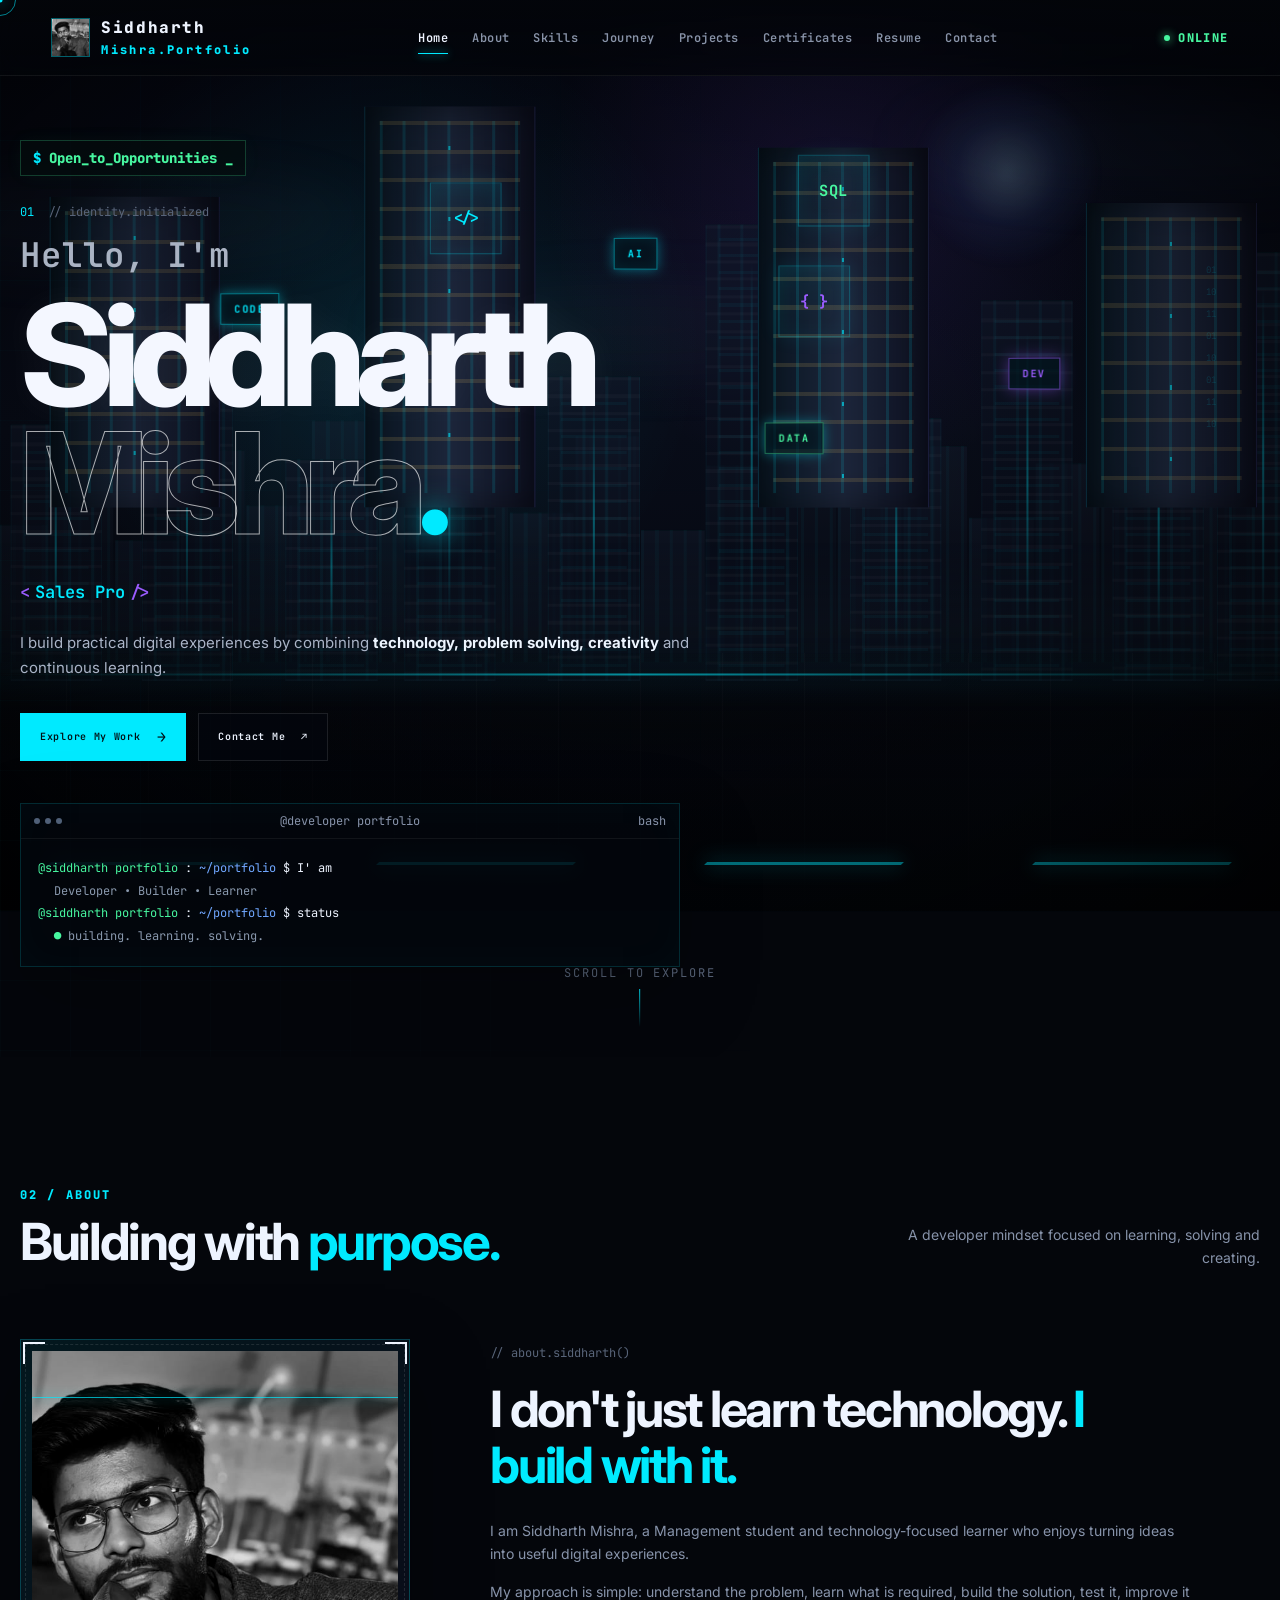
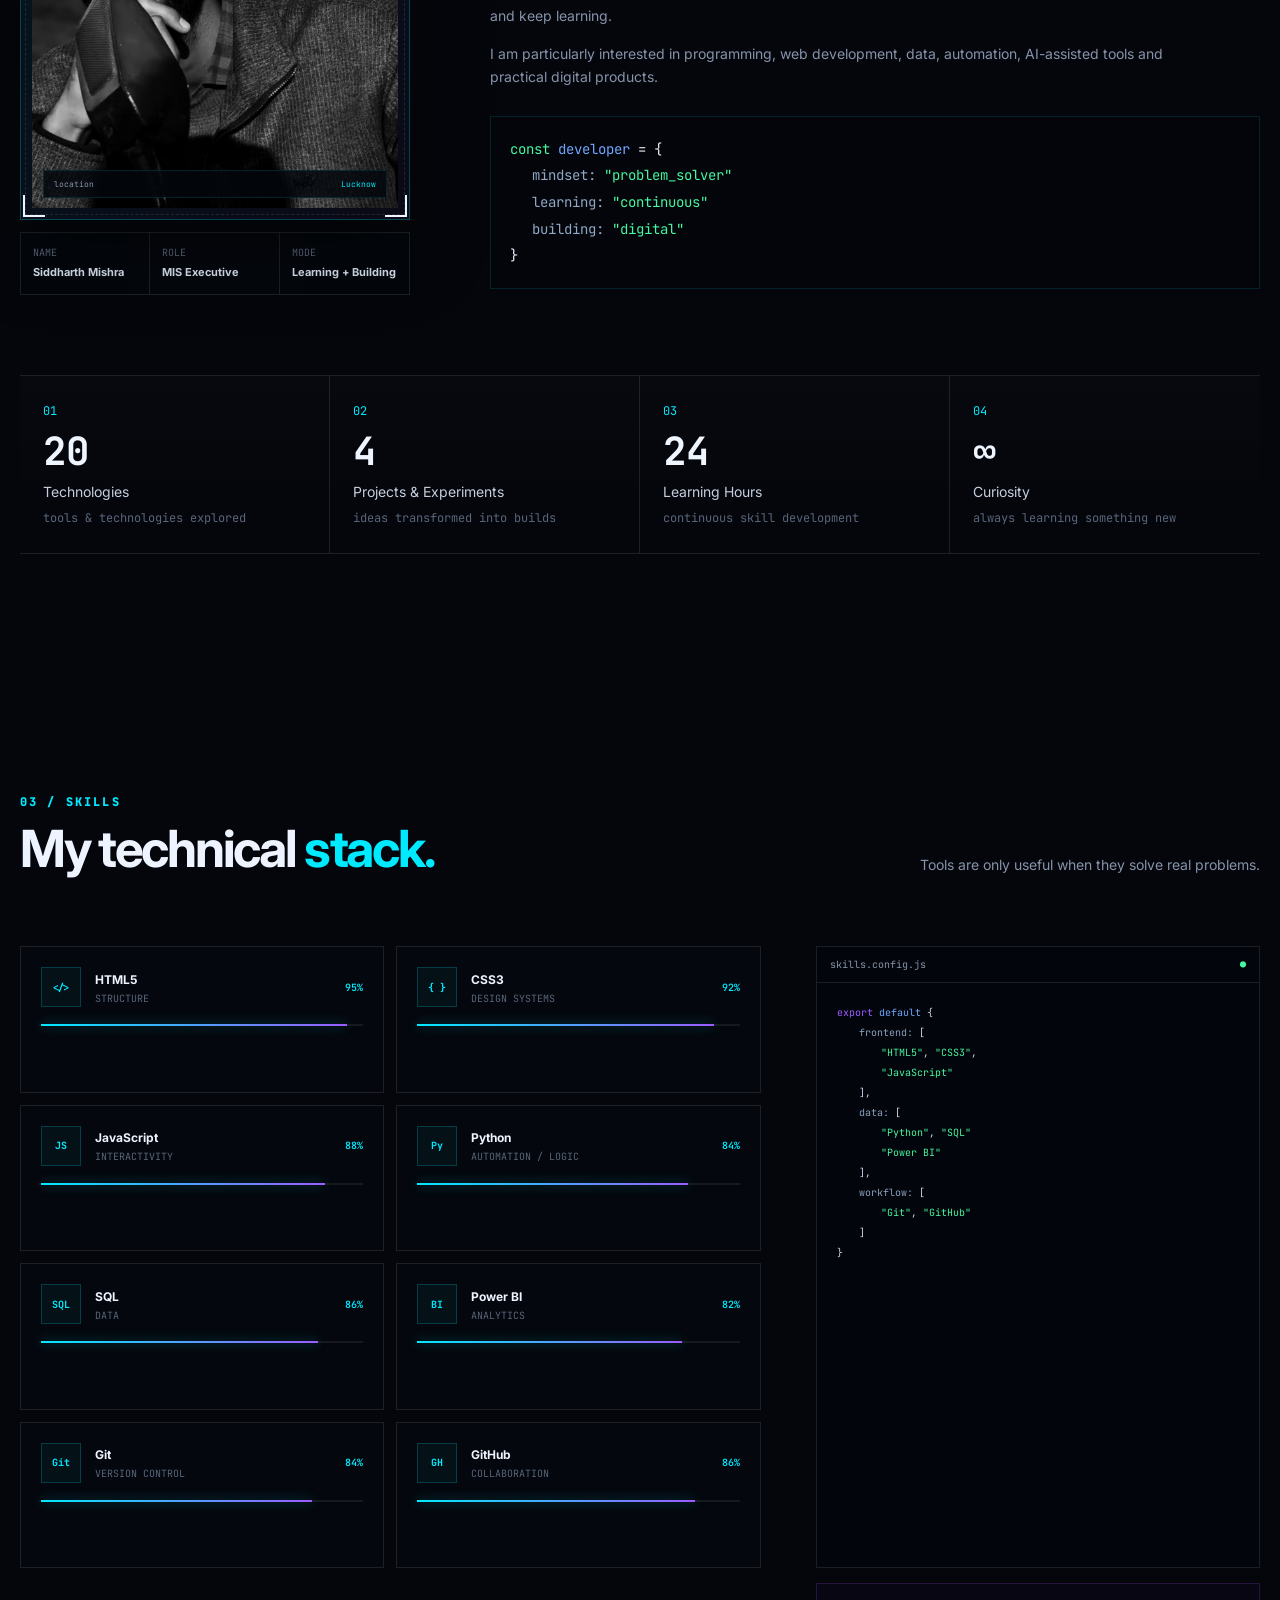
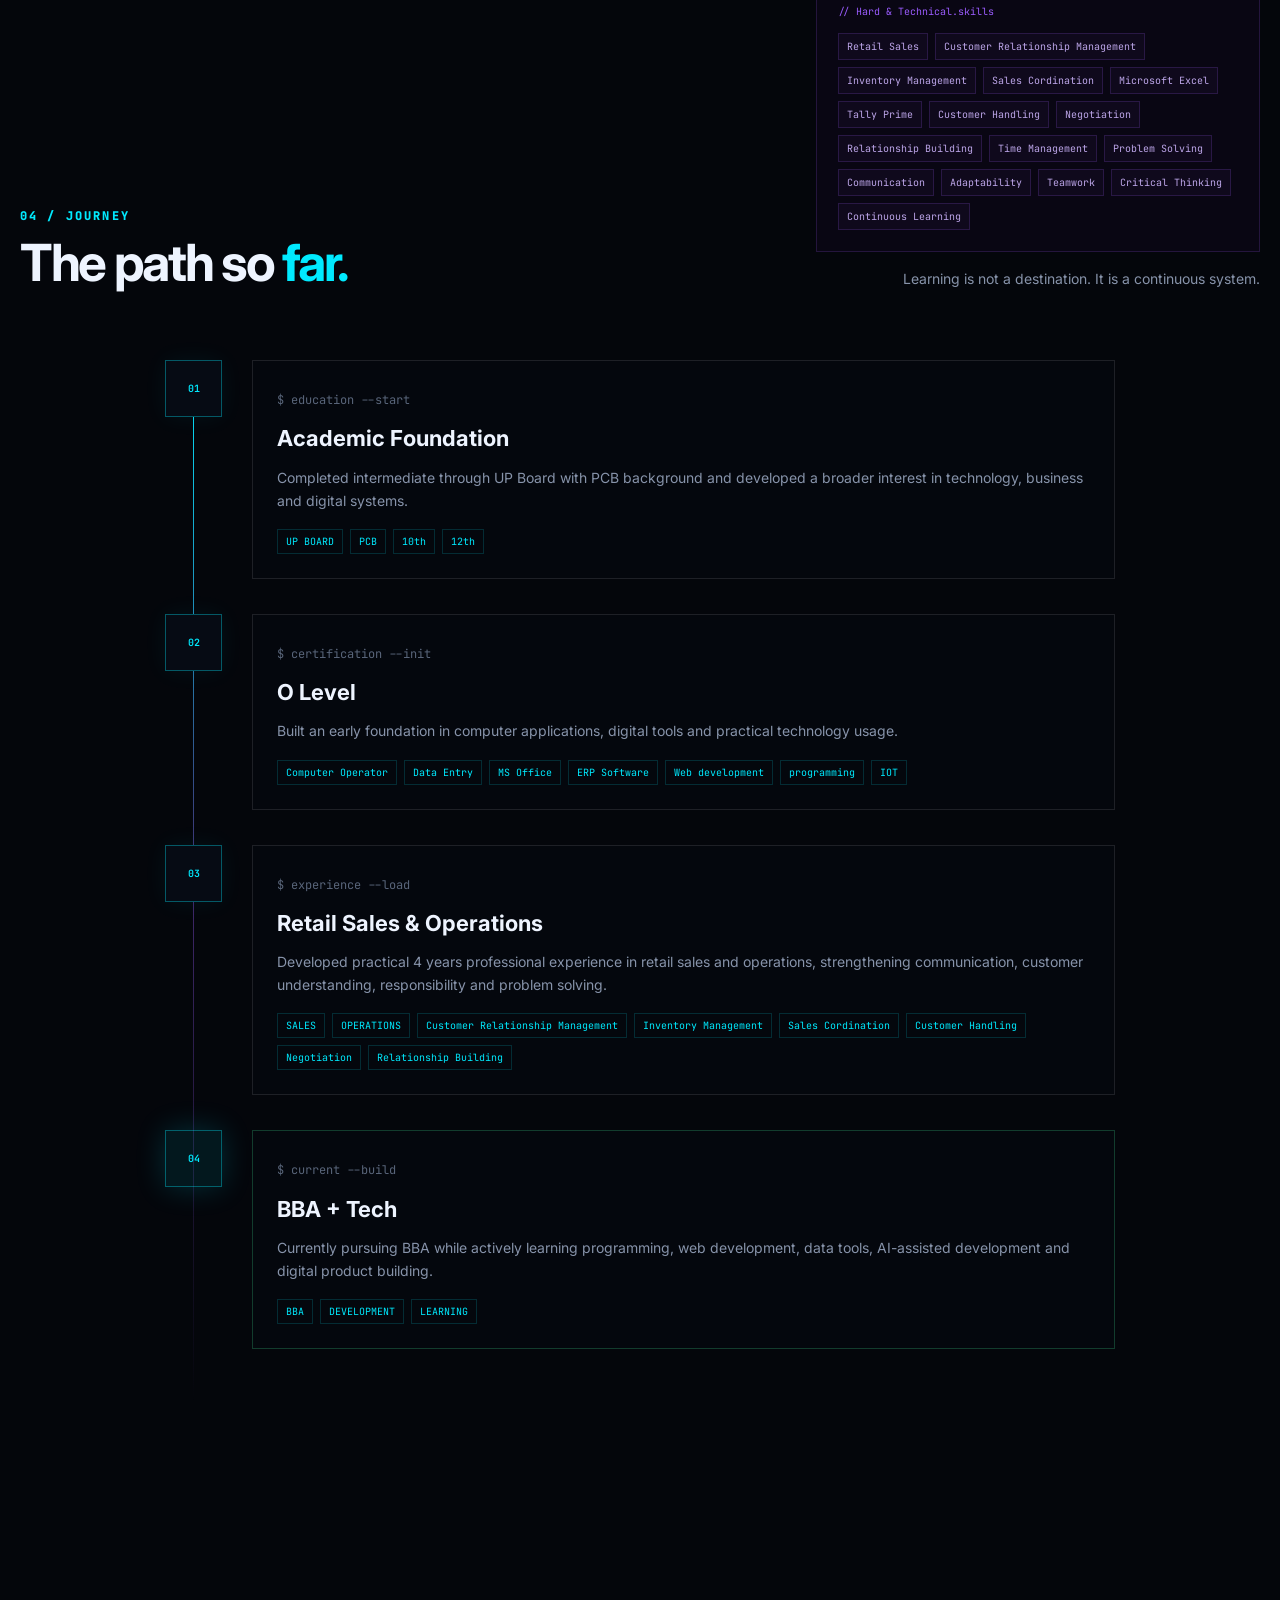
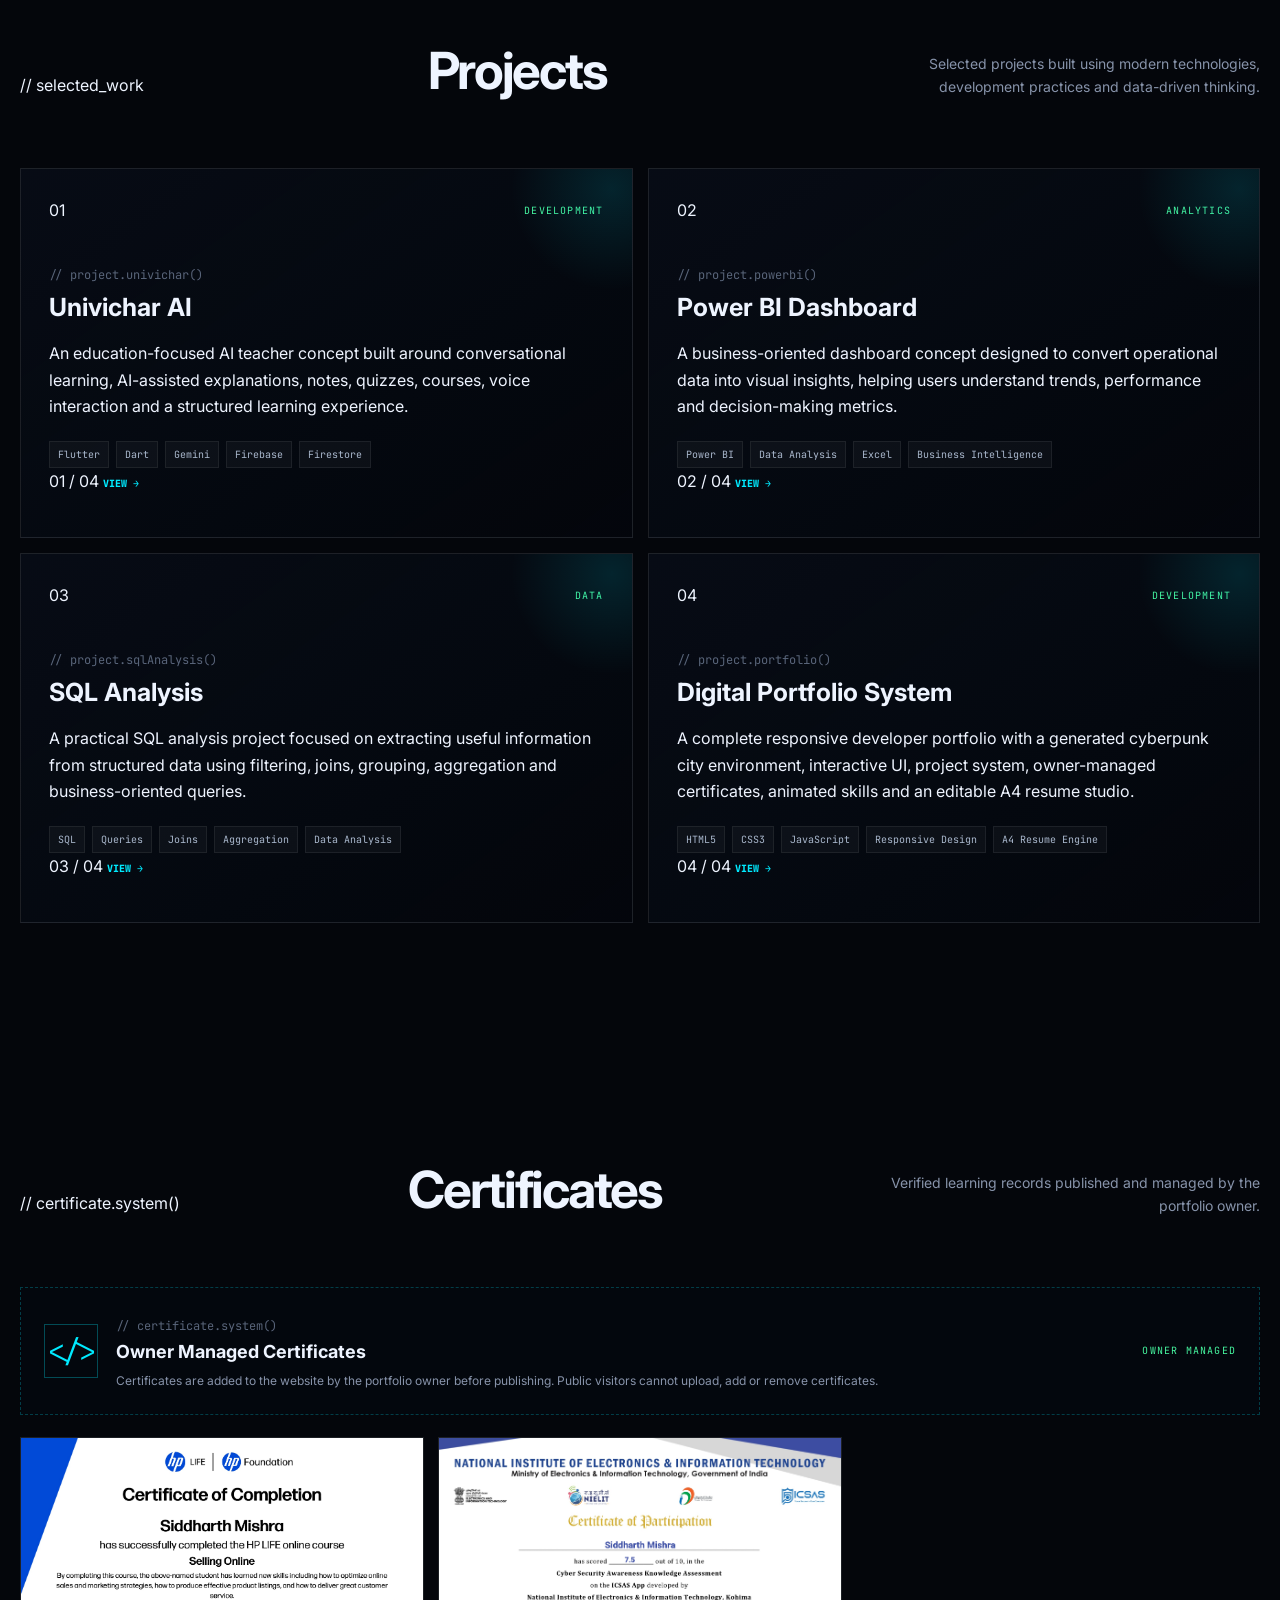
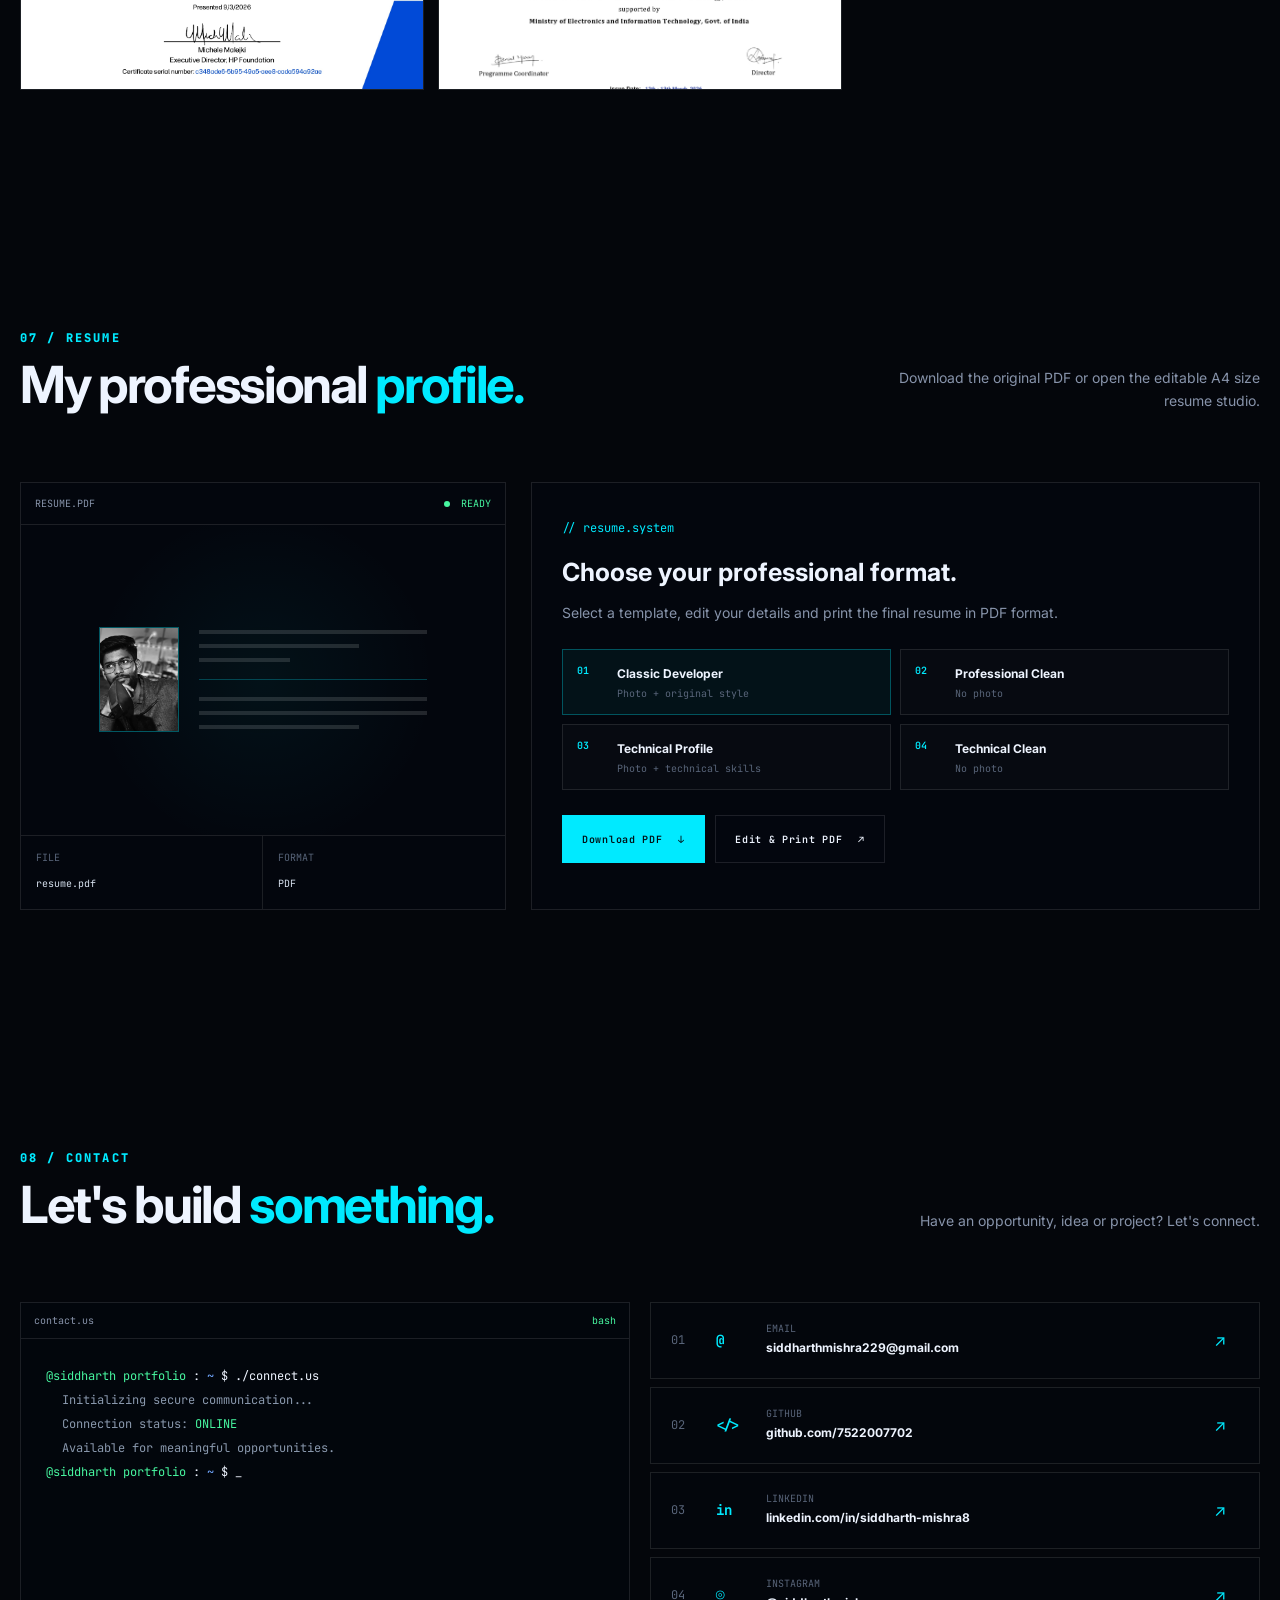
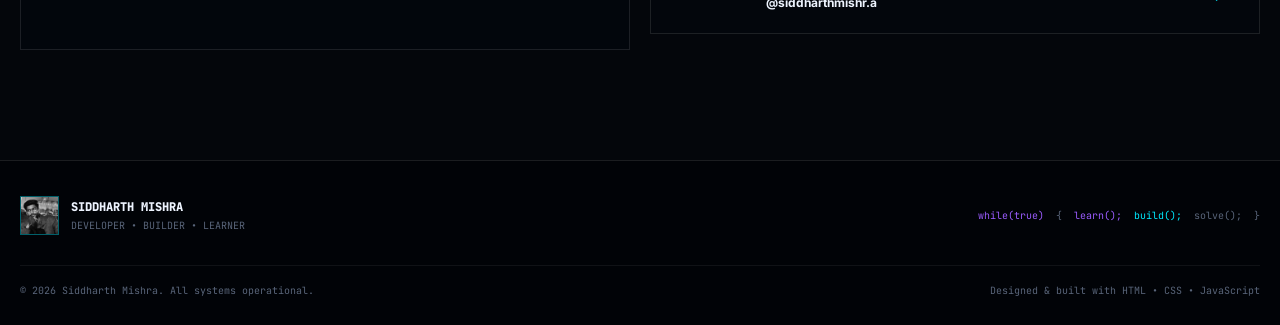
==== index.html @ 7c06c145 "Update portfolio website" ====
<!DOCTYPE html>
<html lang="en">
<head>
    <meta charset="UTF-8">

    <meta
        name="viewport"
        content="width=device-width, initial-scale=1.0, viewport-fit=cover"
    >

    <meta
        name="description"
        content="Siddharth Mishra — Developer, Builder and Learner. Professional portfolio showcasing projects, skills, journey, certificates and resume."
    >

    <meta
        name="keywords"
        content="Siddharth Mishra, Developer, Web Developer, Python, JavaScript, SQL, Power BI, Git, GitHub, Portfolio"
    >

    <meta name="author" content="Siddharth Mishra">

    <meta name="theme-color" content="#05070d">

    <meta
        property="og:title"
        content="Siddharth Mishra"
    >

    <meta
        property="og:description"
        content="Professional developer portfolio of Siddharth Mishra."
    >

    <title>Siddharth Mishra</title>

    <link rel="icon" type="image/svg+xml" href="assets/Siddharth.jpg">

    <link rel="preconnect" href="https://fonts.googleapis.com">

    <link
        href="https://fonts.googleapis.com/css2?family=Inter:wght@400;500;600;700;800&family=JetBrains+Mono:wght@400;500;600;700&display=swap"
        rel="stylesheet"
    >

    <link rel="stylesheet" href="css/style.css">
</head>

<body>

<!-- =========================================================
     GLOBAL UI
========================================================= -->

<div id="pageLoader" class="page-loader">
    <div class="loader-terminal">
        <div class="loader-top">
            <span class="terminal-dot red"></span>
            <span class="terminal-dot yellow"></span>
            <span class="terminal-dot green"></span>
        </div>

        <div class="loader-content">
            <span class="loader-prefix">@Siddharth:~$</span>
            <span id="loaderText">initializing portfolio...</span>
            <span class="loader-cursor">_</span>
        </div>

        <div class="loader-progress">
            <span id="loaderProgress"></span>
        </div>
    </div>
</div>

<div class="scroll-progress">
    <span id="scrollProgress"></span>
</div>

<div class="cursor-dot" id="cursorDot"></div>
<div class="cursor-ring" id="cursorRing"></div>

<button
    class="back-top"
    id="backTop"
    aria-label="Back to top"
    title="Back to top"
>
    ↑
</button>


<!-- =========================================================
     CYBERPUNK CITY BACKGROUND
========================================================= -->

<div class="city-background" id="cityBackground">

    <div class="city-sky"></div>

    <div class="moon-glow"></div>

    <div class="cloud cloud-one"></div>
    <div class="cloud cloud-two"></div>
    <div class="cloud cloud-three"></div>

    <div class="distant-city">
        <span></span><span></span><span></span><span></span>
        <span></span><span></span><span></span><span></span>
        <span></span><span></span><span></span><span></span>
        <span></span><span></span><span></span><span></span>
        <span></span><span></span><span></span><span></span>
    </div>

    <div class="city-layer city-layer-back">
        <div class="building b1"><i></i></div>
        <div class="building b2"><i></i></div>
        <div class="building b3"><i></i></div>
        <div class="building b4"><i></i></div>
        <div class="building b5"><i></i></div>
        <div class="building b6"><i></i></div>
        <div class="building b7"><i></i></div>
        <div class="building b8"><i></i></div>
        <div class="building b9"><i></i></div>
        <div class="building b10"><i></i></div>
    </div>

    <div class="city-layer city-layer-front">
        <div class="tower tower-a">
            <div class="tower-light"></div>
            <div class="tower-windows"></div>
        </div>

        <div class="tower tower-b">
            <div class="tower-light"></div>
            <div class="tower-windows"></div>
        </div>

        <div class="tower tower-c">
            <div class="tower-light"></div>
            <div class="tower-windows"></div>
        </div>

        <div class="tower tower-d">
            <div class="tower-light"></div>
            <div class="tower-windows"></div>
        </div>
    </div>

    <div class="neon-sign sign-one">
        <span>CODE</span>
    </div>

    <div class="neon-sign sign-two">
        <span>DEV</span>
    </div>

    <div class="neon-sign sign-three">
        <span>AI</span>
    </div>

    <div class="neon-sign sign-four">
        <span>DATA</span>
    </div>

    <div class="hologram h-one">
        <span>&lt;/&gt;</span>
    </div>

    <div class="hologram h-two">
        <span>{ }</span>
    </div>

    <div class="hologram h-three">
        <span>SQL</span>
    </div>

    <div class="rain" id="rain"></div>

    <div class="atmosphere"></div>

    <div class="road">
        <div class="road-glow"></div>

        <div class="road-line line-one"></div>
        <div class="road-line line-two"></div>
        <div class="road-line line-three"></div>
        <div class="road-line line-four"></div>

        <div class="vehicle vehicle-one">
            <span></span>
        </div>

        <div class="vehicle vehicle-two">
            <span></span>
        </div>

        <div class="vehicle vehicle-three">
            <span></span>
        </div>

        <div class="vehicle vehicle-four">
            <span></span>
        </div>
    </div>

    <div class="city-vignette"></div>
</div>


<!-- =========================================================
     HEADER
========================================================= -->

<header class="site-header" id="siteHeader">

    <a href="#home" class="brand" aria-label="Siddharth home">

        <div class="brand-mark">
            <img src="assets/profile.jpg">
        </div>

        <div class="brand-text">
            <strong>Siddharth</strong>
            <small>Mishra.Portfolio</small>
        </div>

    </a>

    <button
        class="mobile-menu-button"
        id="mobileMenuButton"
        aria-label="Open navigation"
        aria-expanded="false"
    >
        <span></span>
        <span></span>
        <span></span>
    </button>

    <nav class="main-nav" id="mainNav">

        <a href="#home" class="nav-link active">Home</a>
        <a href="#about" class="nav-link">About</a>
        <a href="#skills" class="nav-link">Skills</a>
        <a href="#journey" class="nav-link">Journey</a>
        <a href="#projects" class="nav-link">Projects</a>
        <a href="#certificates" class="nav-link">Certificates</a>
        <a href="#resume" class="nav-link">Resume</a>
        <a href="#contact" class="nav-link">Contact</a>

    </nav>

    <div class="header-status">
        <span class="status-dot"></span>
        <span>ONLINE</span>
    </div>

</header>


<main>

<!-- =========================================================
     HERO
========================================================= -->

<section class="hero section" id="home">

    <div class="hero-grid"></div>

    <div class="hero-content">

        <div class="terminal-badge reveal">
            <span class="terminal-prompt">$</span>
            <span>Open_to_Opportunities</span>
            <span class="terminal-blink">_</span>
        </div>

        <div class="hero-code-label reveal">
            <span>01</span>
            <span>// identity.initialized</span>
        </div>

        <h1 class="hero-title reveal">

            <span class="hero-small">
                Hello, I'm
            </span>

            <span class="hero-name">
                Siddharth
            </span>

            <span class="hero-lastname">
                Mishra<span class="accent">.</span>
            </span>

        </h1>

        <div class="typing-line reveal">

            <span class="typing-prefix">&lt;</span>

            <span id="typingText"></span>

            <span class="typing-suffix">/&gt;</span>

        </div>

        <p class="hero-description reveal">
            I build practical digital experiences by combining
            <strong>technology, problem solving, creativity</strong>
            and continuous learning.
        </p>

        <div class="hero-actions reveal">

            <a href="#projects" class="btn btn-primary">
                <span>Explore My Work</span>
                <span class="btn-arrow">→</span>
            </a>

            <a href="#contact" class="btn btn-secondary">
                <span>Contact Me</span>
                <span>↗</span>
            </a>

        </div>

        <div class="hero-terminal reveal">

            <div class="terminal-head">
                <div class="terminal-dots">
                    <i></i><i></i><i></i>
                </div>

                <span>@developer portfolio</span>

                <span>bash</span>
            </div>

            <div class="terminal-body">

                <p>
                    <span class="terminal-green">@siddharth portfolio</span>
                    <span>:</span>
                    <span class="terminal-blue">~/portfolio</span>
                    <span>$</span>
                    <span>I' am</span>
                </p>

                <p class="terminal-output">
                    Developer • Builder • Learner
                </p>

                <p>
                    <span class="terminal-green">@siddharth portfolio</span>
                    <span>:</span>
                    <span class="terminal-blue">~/portfolio</span>
                    <span>$</span>
                    <span>status</span>
                </p>

                <p class="terminal-output">
                    <span class="terminal-live">●</span>
                    building. learning. solving.
                </p>

            </div>

        </div>

    </div>

    <div class="hero-side-code">

        <span>01</span>
        <span>10</span>
        <span>11</span>
        <span>01</span>
        <span>10</span>
        <span>01</span>
        <span>11</span>
        <span>10</span>

    </div>

    <div class="scroll-indicator">
        <span>SCROLL TO EXPLORE</span>
        <i></i>
    </div>

</section>


<!-- =========================================================
     ABOUT
========================================================= -->

<section class="section content-section" id="about">

    <div class="section-heading reveal">

        <div>
            <span class="section-number">02 / ABOUT</span>
            <h2>Building with <span>purpose.</span></h2>
        </div>

        <p>
            A developer mindset focused on learning, solving and creating.
        </p>

    </div>

    <div class="about-layout">

        <div class="about-profile reveal">

            <div class="profile-frame">

                <div class="profile-scan"></div>

                <img
                    src="assets/profile.jpg"
                    alt="Siddharth Mishra"
                    class="profile-image"
                >

                <div class="profile-corner top-left"></div>
                <div class="profile-corner top-right"></div>
                <div class="profile-corner bottom-left"></div>
                <div class="profile-corner bottom-right"></div>

                <div class="profile-tag">
                    <span>location</span>
                    <span>Lucknow</span>
                </div>

            </div>

            <div class="profile-meta">

                <div>
                    <span>NAME</span>
                    <strong>Siddharth Mishra</strong>
                </div>

                <div>
                    <span>ROLE</span>
                    <strong>MIS Executive</strong>
                </div>

                <div>
                    <span>MODE</span>
                    <strong>Learning + Building</strong>
                </div>

            </div>

        </div>

        <div class="about-content reveal">

            <div class="code-comment">
                // about.siddharth()
            </div>

            <h3>
                I don't just learn technology.
                <span>I build with it.</span>
            </h3>

            <p>
                I am Siddharth Mishra, a Management student and technology-focused
                learner who enjoys turning ideas into useful digital
                experiences.
            </p>

            <p>
                My approach is simple:
                understand the problem, learn what is required,
                build the solution, test it, improve it and keep learning.
            </p>

            <p>
                I am particularly interested in programming,
                web development, data, automation, AI-assisted tools
                and practical digital products.
            </p>

            <div class="about-terminal">

                <div class="about-terminal-line">
                    <span class="green">const</span>
                    <span class="blue">developer</span>
                    <span>=</span>
                    <span>{</span>
                </div>

                <div class="about-terminal-line indent">
                    <span class="property">mindset:</span>
                    <span class="string">"problem_solver"</span>
                </div>

                <div class="about-terminal-line indent">
                    <span class="property">learning:</span>
                    <span class="string">"continuous"</span>
                </div>

                <div class="about-terminal-line indent">
                    <span class="property">building:</span>
                    <span class="string">"digital"</span>
                </div>

                <div class="about-terminal-line">
                    <span>}</span>
                </div>

            </div>

        </div>

    </div>

    <div class="stats-grid reveal">

        <div class="stat-card">

            <span class="stat-index">01</span>

            <strong
                class="counter"
                data-target="20"
            >0</strong>

            <span>Technologies</span>

            <small>tools & technologies explored</small>

        </div>

        <div class="stat-card">

            <span class="stat-index">02</span>

            <strong
                class="counter"
                data-target="4"
            >0</strong>

            <span>Projects & Experiments</span>

            <small>ideas transformed into builds</small>

        </div>

        <div class="stat-card">

            <span class="stat-index">03</span>

            <strong
                class="counter"
                data-target="24"
            >0</strong>

            <span>Learning Hours</span>

            <small>continuous skill development</small>

        </div>

        <div class="stat-card">

            <span class="stat-index">04</span>

            <strong>∞</strong>

            <span>Curiosity</span>

            <small>always learning something new</small>

        </div>

    </div>

</section>


<!-- =========================================================
     SKILLS
========================================================= -->

<section class="section content-section" id="skills">

    <div class="section-heading reveal">

        <div>
            <span class="section-number">03 / SKILLS</span>
            <h2>My technical <span>stack.</span></h2>
        </div>

        <p>
            Tools are only useful when they solve real problems.
        </p>

    </div>

    <div class="skills-layout">

        <div class="skills-main">

            <div class="skill-card reveal">

                <div class="skill-top">
                    <div class="skill-icon">&lt;/&gt;</div>

                    <div>
                        <strong>HTML5</strong>
                        <span>STRUCTURE</span>
                    </div>

                    <b>95%</b>
                </div>

                <div class="skill-bar">
                    <span data-width="95%"></span>
                </div>

            </div>

            <div class="skill-card reveal">

                <div class="skill-top">
                    <div class="skill-icon">{ }</div>

                    <div>
                        <strong>CSS3</strong>
                        <span>DESIGN SYSTEMS</span>
                    </div>

                    <b>92%</b>
                </div>

                <div class="skill-bar">
                    <span data-width="92%"></span>
                </div>

            </div>

            <div class="skill-card reveal">

                <div class="skill-top">
                    <div class="skill-icon">JS</div>

                    <div>
                        <strong>JavaScript</strong>
                        <span>INTERACTIVITY</span>
                    </div>

                    <b>88%</b>
                </div>

                <div class="skill-bar">
                    <span data-width="88%"></span>
                </div>

            </div>

            <div class="skill-card reveal">

                <div class="skill-top">
                    <div class="skill-icon">Py</div>

                    <div>
                        <strong>Python</strong>
                        <span>AUTOMATION / LOGIC</span>
                    </div>

                    <b>84%</b>
                </div>

                <div class="skill-bar">
                    <span data-width="84%"></span>
                </div>

            </div>

            <div class="skill-card reveal">

                <div class="skill-top">
                    <div class="skill-icon">SQL</div>

                    <div>
                        <strong>SQL</strong>
                        <span>DATA</span>
                    </div>

                    <b>86%</b>
                </div>

                <div class="skill-bar">
                    <span data-width="86%"></span>
                </div>

            </div>

            <div class="skill-card reveal">

                <div class="skill-top">
                    <div class="skill-icon">BI</div>

                    <div>
                        <strong>Power BI</strong>
                        <span>ANALYTICS</span>
                    </div>

                    <b>82%</b>
                </div>

                <div class="skill-bar">
                    <span data-width="82%"></span>
                </div>

            </div>

            <div class="skill-card reveal">

                <div class="skill-top">
                    <div class="skill-icon">Git</div>

                    <div>
                        <strong>Git</strong>
                        <span>VERSION CONTROL</span>
                    </div>

                    <b>84%</b>
                </div>

                <div class="skill-bar">
                    <span data-width="84%"></span>
                </div>

            </div>

            <div class="skill-card reveal">

                <div class="skill-top">
                    <div class="skill-icon">GH</div>

                    <div>
                        <strong>GitHub</strong>
                        <span>COLLABORATION</span>
                    </div>

                    <b>86%</b>
                </div>

                <div class="skill-bar">
                    <span data-width="86%"></span>
                </div>

            </div>

        </div>

        <aside class="skills-side reveal">

            <div class="skills-console">

                <div class="console-header">
                    <span>skills.config.js</span>
                    <span>●</span>
                </div>

                <div class="console-code">

                    <p>
                        <span class="purple">export</span>
                        <span class="blue">default</span>
                        <span>{</span>
                    </p>

                    <p class="indent">
                        <span class="property">frontend:</span>
                        <span>[</span>
                    </p>

                    <p class="indent2">
                        <span class="string">"HTML5"</span>,
                        <span class="string">"CSS3"</span>,
                    </p>

                    <p class="indent2">
                        <span class="string">"JavaScript"</span>
                    </p>

                    <p class="indent">
                        <span>],</span>
                    </p>

                    <p class="indent">
                        <span class="property">data:</span>
                        <span>[</span>
                    </p>

                    <p class="indent2">
                        <span class="string">"Python"</span>,
                        <span class="string">"SQL"</span>
                    </p>

                    <p class="indent2">
                        <span class="string">"Power BI"</span>
                    </p>

                    <p class="indent">
                        <span>],</span>
                    </p>

                    <p class="indent">
                        <span class="property">workflow:</span>
                        <span>[</span>
                    </p>

                    <p class="indent2">
                        <span class="string">"Git"</span>,
                        <span class="string">"GitHub"</span>
                    </p>

                    <p class="indent">
                        <span>]</span>
                    </p>

                    <p>
                        <span>}</span>
                    </p>

                </div>

            </div>

            <div class="soft-skill-box">

                <span class="box-label">// Hard & Technical.skills</span>

                <div class="soft-tags">
                    <span>Retail Sales</span>
                    <span>Customer Relationship Management</span>
                    <span>Inventory Management</span>
                    <span>Sales Cordination</span>
                    <span>Microsoft Excel</span>
                    <span>Tally Prime</span>
                    <span>Customer Handling</span>
                    <span>Negotiation</span>
                    <span>Relationship Building</span>
                    <span>Time Management</span>
                    <span>Problem Solving</span>
                    <span>Communication</span>
                    <span>Adaptability</span>
                    <span>Teamwork</span>
                    <span>Critical Thinking</span>
                    <span>Continuous Learning</span>
                </div>

            </div>

        </aside>

    </div>

</section>


<!-- =========================================================
     JOURNEY
========================================================= -->

<section class="section content-section" id="journey">

    <div class="section-heading reveal">

        <div>
            <span class="section-number">04 / JOURNEY</span>
            <h2>The path so <span>far.</span></h2>
        </div>

        <p>
            Learning is not a destination. It is a continuous system.
        </p>

    </div>

    <div class="journey-timeline">

        <div class="timeline-line"></div>

        <article class="timeline-item reveal">

            <div class="timeline-marker">
                <span>01</span>
            </div>

            <div class="timeline-card">

                <span class="timeline-command">$ education --start</span>

                <h3>Academic Foundation</h3>

                <p>
                    Completed intermediate through UP Board with PCB background
                    and developed a broader interest in technology,
                    business and digital systems.
                </p>

                <div class="timeline-tags">
                    <span>UP BOARD</span>
                    <span>PCB</span>
                    <span>10th</span>
                    <span>12th</span>
                </div>

            </div>

        </article>

        <article class="timeline-item reveal">

            <div class="timeline-marker">
                <span>02</span>
            </div>

            <div class="timeline-card">

                <span class="timeline-command">$ certification --init</span>

                <h3>O Level</h3>

                <p>
                    Built an early foundation in computer applications,
                    digital tools and practical technology usage.
                </p>

                <div class="timeline-tags">
                    <span>Computer Operator</span>
                    <span>Data Entry</span>
                    <span>MS Office</span>
                    <span>ERP Software</span>
                    <span>Web development</span>
                    <span>programming</span>
                    <span>IOT</span>
                </div>

            </div>

        </article>

        <article class="timeline-item reveal">

            <div class="timeline-marker">
                <span>03</span>
            </div>

            <div class="timeline-card">

                <span class="timeline-command">$ experience --load</span>

                <h3>Retail Sales & Operations</h3>

                <p>
                    Developed practical 4 years professional experience in
                    retail sales and operations, strengthening
                    communication, customer understanding,
                    responsibility and problem solving.
                </p>

                <div class="timeline-tags">
                    <span>SALES</span>
                    <span>OPERATIONS</span>
                    <span>Customer Relationship Management</span>
                    <span>Inventory Management</span>
                    <span>Sales Cordination</span>
                    <span>Customer Handling</span>
                    <span>Negotiation</span>
                    <span>Relationship Building</span>
                </div>

            </div>

        </article>

        <article class="timeline-item reveal">

            <div class="timeline-marker active">
                <span>04</span>
            </div>

            <div class="timeline-card current">

                <span class="timeline-command">$ current --build</span>

                <h3>BBA + Tech</h3>

                <p>
                    Currently pursuing BBA while actively learning
                    programming, web development, data tools,
                    AI-assisted development and digital product building.
                </p>

                <div class="timeline-tags">
                    <span>BBA</span>
                    <span>DEVELOPMENT</span>
                    <span>LEARNING</span>
                </div>

            </div>

        </article>

    </div>

</section>


<!-- =========================================================
     PROJECTS
========================================================= -->
<section class="section content-section" id="projects">
    <div class="section-heading reveal">
        <span class="section-kicker">// selected_work</span>
        <h2>Projects</h2>
        <p>
            Selected projects built using modern technologies,
            development practices and data-driven thinking.
        </p>
    </div>

    <div class="projects-grid">

        <!-- UNIVICHAR AI -->
        <article
            class="project-card featured reveal"
            data-category="development"
            data-project="univichar"
            tabindex="0"
            role="link"
            aria-label="Open Univichar AI project details"
        >
            <div class="project-top">
                <span class="project-index">01</span>
                <span class="project-status">DEVELOPMENT</span>
            </div>

            <div class="project-content">
                <span class="code-comment">// project.univichar()</span>

                <h3>Univichar AI</h3>

                <p>
                    An education-focused AI teacher concept built around
                    conversational learning, AI-assisted explanations,
                    notes, quizzes, courses, voice interaction and a
                    structured learning experience.
                </p>

                <div class="project-stack">
                    <span>Flutter</span>
                    <span>Dart</span>
                    <span>Gemini</span>
                    <span>Firebase</span>
                    <span>Firestore</span>
                </div>
            </div>

            <div class="project-footer">
                <span>01 / 04</span>
                <a
                    href="projects/univichar.html"
                    class="project-open"
                    data-project="univichar"
                >
                    VIEW →
                </a>
            </div>
        </article>


        <!-- POWER BI -->
        <article
            class="project-card reveal"
            data-category="analytics"
            data-project="powerbi"
            tabindex="0"
            role="link"
            aria-label="Open Power BI Dashboard project details"
        >
            <div class="project-top">
                <span class="project-index">02</span>
                <span class="project-status">ANALYTICS</span>
            </div>

            <div class="project-content">
                <span class="code-comment">// project.powerbi()</span>

                <h3>Power BI Dashboard</h3>

                <p>
                    A business-oriented dashboard concept designed to
                    convert operational data into visual insights,
                    helping users understand trends, performance and
                    decision-making metrics.
                </p>

                <div class="project-stack">
                    <span>Power BI</span>
                    <span>Data Analysis</span>
                    <span>Excel</span>
                    <span>Business Intelligence</span>
                </div>
            </div>

            <div class="project-footer">
                <span>02 / 04</span>
                <a
                    href="projects/powerbi-dashboard.html"
                    class="project-open"
                    data-project="powerbi"
                >
                    VIEW →
                </a>
            </div>
        </article>


        <!-- SQL -->
        <article
            class="project-card reveal"
            data-category="data"
            data-project="sql"
            tabindex="0"
            role="link"
            aria-label="Open SQL Analysis project details"
        >
            <div class="project-top">
                <span class="project-index">03</span>
                <span class="project-status">DATA</span>
            </div>

            <div class="project-content">
                <span class="code-comment">// project.sqlAnalysis()</span>

                <h3>SQL Analysis</h3>

                <p>
                    A practical SQL analysis project focused on extracting
                    useful information from structured data using filtering,
                    joins, grouping, aggregation and business-oriented queries.
                </p>

                <div class="project-stack">
                    <span>SQL</span>
                    <span>Queries</span>
                    <span>Joins</span>
                    <span>Aggregation</span>
                    <span>Data Analysis</span>
                </div>
            </div>

            <div class="project-footer">
                <span>03 / 04</span>
                <a
                    href="projects/sql-analysis.html"
                    class="project-open"
                    data-project="sql"
                >
                    VIEW →
                </a>
            </div>
        </article>


        <!-- PORTFOLIO -->
        <article
            class="project-card reveal"
            data-category="development"
            data-project="portfolio"
            tabindex="0"
            role="link"
            aria-label="Open Digital Portfolio System project details"
        >
            <div class="project-top">
                <span class="project-index">04</span>
                <span class="project-status">DEVELOPMENT</span>
            </div>

            <div class="project-content">
                <span class="code-comment">// project.portfolio()</span>

                <h3>Digital Portfolio System</h3>

                <p>
                    A complete responsive developer portfolio with a generated
                    cyberpunk city environment, interactive UI, project system,
                    owner-managed certificates, animated skills and an editable
                    A4 resume studio.
                </p>

                <div class="project-stack">
                    <span>HTML5</span>
                    <span>CSS3</span>
                    <span>JavaScript</span>
                    <span>Responsive Design</span>
                    <span>A4 Resume Engine</span>
                </div>
            </div>

            <div class="project-footer">
                <span>04 / 04</span>
                <a
                    href="projects/portfolio-system.html"
                    class="project-open"
                    data-project="portfolio"
                >
                    VIEW →
                </a>
            </div>
        </article>

    </div>
</section>


<!-- =========================================================
     CERTIFICATES
========================================================= -->
<section class="section content-section" id="certificates">

    <div class="section-heading reveal">
        <span class="section-kicker">// certificate.system()</span>

        <h2>Certificates</h2>

        <p>
            Verified learning records published and managed
            by the portfolio owner.
        </p>
    </div>


    <!-- OWNER MANAGED NOTICE -->
    <div class="certificate-upload-panel reveal">

        <div class="upload-info">

            <div class="upload-icon">
                &lt;/&gt;
            </div>

            <div>

                <span class="code-comment">
                    // certificate.system()
                </span>

                <h3>Owner Managed Certificates</h3>

                <p>
                    Certificates are added to the website by the
                    portfolio owner before publishing. Public visitors
                    cannot upload, add or remove certificates.
                </p>

            </div>

        </div>

        <span class="project-status">
            OWNER MANAGED
        </span>

    </div>


    <!-- CERTIFICATE GRID -->
    <div
        class="certificate-grid"
        id="certificateGrid"
    >

        <div
            class="certificate-empty"
            id="certificateEmpty"
        >

            <span>&lt;certificate /&gt;</span>

            <p>
                No certificates published yet.
            </p>

            <small>
                Owner-managed certificates will appear here.
            </small>

        </div>

    </div>

</section>

<!-- =========================================================
     RESUME
========================================================= -->

<section class="section content-section resume-section" id="resume">

    <div class="section-heading reveal">

        <div>
            <span class="section-number">07 / RESUME</span>
            <h2>My professional <span>profile.</span></h2>
        </div>

        <p>
            Download the original PDF or open the editable A4 size resume studio.
        </p>

    </div>

    <div class="resume-dashboard reveal">

        <div class="resume-preview-card">

            <div class="resume-preview-header">

                <span>RESUME.PDF</span>

                <span class="file-status">
                    <i></i>
                    READY
                </span>

            </div>

            <div class="resume-mini-preview">

                <div class="mini-photo">
                    <img
                        src="assets/profile.jpg"
                        alt="Siddharth"
                    >
                </div>

                <div class="mini-lines">
                    <span class="long"></span>
                    <span class="medium"></span>
                    <span class="short"></span>
                    <span class="divider"></span>
                    <span class="long"></span>
                    <span class="long"></span>
                    <span class="medium"></span>
                </div>

            </div>

            <div class="resume-file-meta">

                <div>
                    <span>FILE</span>
                    <strong>resume.pdf</strong>
                </div>

                <div>
                    <span>FORMAT</span>
                    <strong>PDF</strong>
                </div>

            </div>

        </div>

        <div class="resume-controls">

            <div class="resume-console">

                <span class="console-label">
                    // resume.system
                </span>

                <h3>
                    Choose your professional format.
                </h3>

                <p>
                    Select a template, edit your details and print
                    the final resume in PDF format.
                </p>

                <div class="resume-template-buttons">

                    <button
                        class="template-select active"
                        data-template="1"
                    >
                        <span>01</span>
                        <strong>Classic Developer</strong>
                        <small>Photo + original style</small>
                    </button>

                    <button
                        class="template-select"
                        data-template="2"
                    >
                        <span>02</span>
                        <strong>Professional Clean</strong>
                        <small>No photo</small>
                    </button>

                    <button
                        class="template-select"
                        data-template="3"
                    >
                        <span>03</span>
                        <strong>Technical Profile</strong>
                        <small>Photo + technical skills</small>
                    </button>

                    <button
                        class="template-select"
                        data-template="4"
                    >
                        <span>04</span>
                        <strong>Technical Clean</strong>
                        <small>No photo</small>
                    </button>

                </div>

                <div class="resume-actions">

                    <button
                        class="btn btn-primary"
                        id="downloadResume"
                    >
                        <span>Download PDF</span>
                        <span>↓</span>
                    </button>

                    <button
                        class="btn btn-secondary"
                        id="printResume"
                    >
                        <span>Edit & Print PDF</span>
                        <span>↗</span>
                    </button>

                </div>

            </div>

        </div>

    </div>

</section>


<!-- =========================================================
     CONTACT
========================================================= -->

<section class="section content-section" id="contact">

    <div class="section-heading reveal">

        <div>
            <span class="section-number">08 / CONTACT</span>
            <h2>Let's build <span>something.</span></h2>
        </div>

        <p>
            Have an opportunity, idea or project? Let's connect.
        </p>

    </div>

    <div class="contact-layout">

        <div class="contact-console reveal">

            <div class="console-header">
                <span>contact.us</span>
                <span>bash</span>
            </div>

            <div class="contact-console-body">

                <p>
                    <span class="green">@siddharth portfolio</span>
                    <span>:</span>
                    <span class="blue">~</span>
                    <span>$</span>
                    <span>./connect.us</span>
                </p>

                <p class="terminal-output">
                    Initializing secure communication...
                </p>

                <p class="terminal-output">
                    Connection status:
                    <span class="terminal-live">ONLINE</span>
                </p>

                <p class="terminal-output">
                    Available for meaningful opportunities.
                </p>

                <p>
                    <span class="green">@siddharth portfolio</span>
                    <span>:</span>
                    <span class="blue">~</span>
                    <span>$</span>
                    <span class="terminal-blink">_</span>
                </p>

            </div>

        </div>

        <div class="contact-links reveal">

            <a
                href="mailto:siddharthmishra229@gmail.com"
                class="contact-link"
            >
                <span class="contact-index">01</span>

                <span class="contact-icon">@</span>

                <span class="contact-main">
                    <small>EMAIL</small>
                    <strong>siddharthmishra229@gmail.com</strong>
                </span>

                <span class="contact-arrow">↗</span>
            </a>

            <a
                href="https://github.com/7522007702"
                target="_blank"
                rel="noopener noreferrer"
                class="contact-link"
            >
                <span class="contact-index">02</span>

                <span class="contact-icon">&lt;/&gt;</span>

                <span class="contact-main">
                    <small>GITHUB</small>
                    <strong>github.com/7522007702</strong>
                </span>

                <span class="contact-arrow">↗</span>
            </a>

            <a
                href="https://www.linkedin.com/in/siddharth-mishra8/"
                target="_blank"
                rel="noopener noreferrer"
                class="contact-link"
            >
                <span class="contact-index">03</span>

                <span class="contact-icon">in</span>

                <span class="contact-main">
                    <small>LINKEDIN</small>
                    <strong>linkedin.com/in/siddharth-mishra8</strong>
                </span>

                <span class="contact-arrow">↗</span>
            </a>

            <a
                href="https://www.instagram.com/siddharthmishr.a/"
                target="_blank"
                rel="noopener noreferrer"
                class="contact-link"
            >
                <span class="contact-index">04</span>

                <span class="contact-icon">◎</span>

                <span class="contact-main">
                    <small>INSTAGRAM</small>
                    <strong>@siddharthmishr.a</strong>
                </span>

                <span class="contact-arrow">↗</span>
            </a>

        </div>

    </div>

</section>

</main>


<!-- =========================================================
     FOOTER
========================================================= -->

<footer class="site-footer">

    <div class="footer-top">

        <div class="footer-brand">

            <div class="brand-mark">
            <img src="assets/profile.jpg">
            </div>

            <div>
                <strong>SIDDHARTH MISHRA</strong>
                <span>DEVELOPER • BUILDER • LEARNER</span>
            </div>

        </div>

        <div class="footer-code">

            <span>while(true)</span>
            <span>{</span>
            <span>learn();</span>
            <span>build();</span>
            <span>solve();</span>
            <span>}</span>

        </div>

    </div>

    <div class="footer-bottom">

        <span>
            © <span id="currentYear"></span> Siddharth Mishra.
            All systems operational.
        </span>

        <span>
            Designed & built with HTML • CSS • JavaScript
        </span>

    </div>

</footer>


<!-- =========================================================
     PROJECT MODAL
========================================================= -->

<div class="modal" id="projectModal" aria-hidden="true">

    <div class="modal-overlay" data-close-modal></div>

    <div class="modal-window">

        <button
            class="modal-close"
            data-close-modal
            aria-label="Close project"
        >
            ×
        </button>

        <span class="modal-label" id="modalLabel">
            PROJECT
        </span>

        <h2 id="modalTitle">
            Project
        </h2>

        <p id="modalDescription">
            Description
        </p>

        <div class="modal-stack" id="modalStack"></div>

        <div class="modal-code">

            <div class="modal-code-header">
                <span>implementation.js</span>
                <span>●</span>
            </div>

            <pre id="modalCode"></pre>

        </div>

    </div>

</div>


<!-- =========================================================
     RESUME EDITOR MODAL
========================================================= -->

<div
    class="resume-editor"
    id="resumeEditor"
    aria-hidden="true"
>

    <div class="resume-editor-overlay"></div>

    <div class="resume-editor-shell">

        <div class="resume-editor-toolbar">

            <div class="editor-brand">

                <span class="editor-icon">&lt;/&gt;</span>

                <div>
                    <strong>RESUME STUDIO</strong>
                    <small>A4 EDITOR</small>
                </div>

            </div>

            <div class="editor-toolbar-actions">

                <button
                    id="editorDownloadPdf"
                    class="editor-btn"
                >
                    DOWNLOAD PDF
                </button>

                <button
                    id="editorPrint"
                    class="editor-btn primary"
                >
                    PRINT A4
                </button>

                <button
                    id="closeResumeEditor"
                    class="editor-btn close"
                >
                    CLOSE ×
                </button>

            </div>

        </div>


        <div class="resume-editor-body">

            <aside class="resume-editor-sidebar">

                <div class="editor-section-title">
                    TEMPLATE
                </div>

                <div class="editor-template-list">

                    <button
                        class="editor-template active"
                        data-editor-template="1"
                    >
                        <span>01</span>
                        Classic Developer
                    </button>

                    <button
                        class="editor-template"
                        data-editor-template="2"
                    >
                        <span>02</span>
                        Professional Clean
                    </button>

                    <button
                        class="editor-template"
                        data-editor-template="3"
                    >
                        <span>03</span>
                        Technical Profile
                    </button>

                    <button
                        class="editor-template"
                        data-editor-template="4"
                    >
                        <span>04</span>
                        Technical Clean
                    </button>

                </div>

                <div class="editor-section-title">
                    PHOTO
                </div>

                <label class="photo-upload-control">

                    <input
                        type="file"
                        id="resumePhotoInput"
                        accept="image/*"
                        hidden
                    >

                    <span>CHANGE PHOTO</span>

                </label>

                <div class="editor-tip">

                    <span>TIP</span>

                    <p>
                        Edit the text directly on the A4 resume.
                        Use PRINT A4 to print or choose
                        “Save as PDF” in the browser print dialog.
                    </p>

                </div>

            </aside>


            <div class="resume-workspace">

                <div class="workspace-topbar">

                    <span>
                        resume-editor.html
                    </span>

                    <span>
                        A4 • 210 × 297 mm
                    </span>

                </div>

                <div class="a4-stage">

                    <article
                        class="resume-paper template-1"
                        id="resumePaper"
                        contenteditable="false"
                    >

                        <div class="resume-header">

                            <div class="resume-identity">

                                <h1
                                    contenteditable="true"
                                    data-field="name"
                                >
                                    Siddharth Mishra
                                </h1>

                                <p
                                    contenteditable="true"
                                    data-field="role"
                                >
                                    Developer • Builder • Learner
                                </p>

                                <div class="resume-contact-row">

                                    <span
                                        contenteditable="true"
                                        data-field="email"
                                    >
                                        your-email@example.com
                                    </span>

                                    <span>|</span>

                                    <span
                                        contenteditable="true"
                                        data-field="phone"
                                    >
                                        +91 XXXXX XXXXX
                                    </span>

                                    <span>|</span>

                                    <span
                                        contenteditable="true"
                                        data-field="location"
                                    >
                                        Lucknow, Uttar Pradesh, India
                                    </span>

                                </div>

                                <div class="resume-links-row">

                                    <span
                                        contenteditable="true"
                                        data-field="github"
                                    >
                                        github.com/7522007702
                                    </span>

                                    <span
                                        contenteditable="true"
                                        data-field="linkedin"
                                    >
                                        linkedin.com/in/siddharthmishra8
                                    </span>

                                </div>

                            </div>

                            <div class="resume-photo-wrap">

                                <img
                                    id="resumePhoto"
                                    src="assets/profile.jpg"
                                    alt="Siddharth Mishra"
                                >

                            </div>

                        </div>


                        <div class="resume-body">

                            <section class="resume-block">

                                <h2>PROFILE</h2>

                                <p
                                    contenteditable="true"
                                    data-field="profile"
                                >
                                    BBA student and technology-focused learner
                                    with practical experience in retail sales
                                    and operations. Interested in programming,
                                    web development, data, AI-assisted tools
                                    and building useful digital products.
                                </p>

                            </section>


                            <section class="resume-block">

                                <h2>EDUCATION</h2>

                                <div class="resume-entry">

                                    <div class="entry-heading">

                                        <strong
                                            contenteditable="true"
                                        >
                                            Bachelor of Business Administration
                                        </strong>

                                        <span
                                            contenteditable="true"
                                        >
                                            Currently Pursuing
                                        </span>

                                    </div>

                                    <p
                                        contenteditable="true"
                                    >
                                        Ambalika Management and Technology Institute
                                    </p>

                                </div>

                                <div class="resume-entry">

                                    <div class="entry-heading">

                                        <strong
                                            contenteditable="true"
                                        >
                                            O Level
                                        </strong>

                                        <span
                                            contenteditable="true"
                                        >
                                            Completed
                                        </span>

                                    </div>

                                    <p
                                        contenteditable="true"
                                    >
                                        Computer Applications / Digital Skills
                                    </p>

                                </div>

                                <div class="resume-entry">

                                    <div class="entry-heading">

                                        <strong
                                            contenteditable="true"
                                        >
                                            Class 12 — UP Board
                                        </strong>

                                        <span
                                            contenteditable="true"
                                        >
                                            PCB
                                        </span>

                                    </div>

                                </div>

                            </section>


                            <section class="resume-block">

                                <h2>EXPERIENCE</h2>

                                <div class="resume-entry">

                                    <div class="entry-heading">

                                        <strong
                                            contenteditable="true"
                                        >
                                            Retail Sales & Operations Executive
                                        </strong>

                                        <span
                                            contenteditable="true"
                                        >
                                            4 Years
                                        </span>

                                    </div>

                                    <ul>

                                        <li contenteditable="true">
                                            Managed customer interactions,
                                            sales activities and day-to-day
                                            operational responsibilities.
                                        </li>

                                        <li contenteditable="true">
                                            Developed communication,
                                            problem-solving and customer
                                            relationship skills.
                                        </li>

                                        <li contenteditable="true">
                                            Worked in a practical,
                                            responsibility-driven environment.
                                        </li>

                                    </ul>

                                </div>

                            </section>


                            <section
                                class="resume-block skill-section"
                            >

                                <h2 class="skill-heading">
                                    <span class="hard-skill-title">
                                        HARD SKILLS
                                    </span>

                                    <span class="technical-skill-title">
                                        TECHNICAL SKILLS
                                    </span>
                                </h2>

                                <div
                                    class="resume-skill-grid"
                                    contenteditable="true"
                                >

                                    <span>HTML5</span>
                                    <span>CSS3</span>
                                    <span>JavaScript</span>
                                    <span>Python</span>
                                    <span>SQL</span>
                                    <span>Power BI</span>
                                    <span>Git</span>
                                    <span>GitHub</span>
                                    <span>Data Analysis</span>
                                    <span>Problem Solving</span>

                                </div>

                            </section>


                            <section
                                class="resume-block soft-skill-section"
                            >

                                <h2>SOFT SKILLS</h2>

                                <div
                                    class="resume-skill-grid"
                                    contenteditable="true"
                                >

                                    <span>Communication</span>
                                    <span>Teamwork</span>
                                    <span>Adaptability</span>
                                    <span>Critical Thinking</span>
                                    <span>Continuous Learning</span>
                                    <span>Time Management</span>

                                </div>

                            </section>


                            <section class="resume-block">

                                <h2>PROJECTS</h2>

                                <div class="resume-project">

                                    <strong contenteditable="true">
                                        Univichar AI
                                    </strong>

                                    <p contenteditable="true">
                                        Education-focused AI teacher application
                                        with AI chat, learning features,
                                        quizzes, notes and voice interaction.
                                    </p>

                                </div>

                                <div class="resume-project">

                                    <strong contenteditable="true">
                                        Power BI Dashboard
                                    </strong>

                                    <p contenteditable="true">
                                        Business analytics dashboard designed
                                        to convert data into useful insights.
                                    </p>

                                </div>

                            </section>

                        </div>

                        <div class="resume-footer">

                            <span
                                contenteditable="true"
                            >
                                Siddharth Mishra • Professional Resume
                            </span>

                            <span>
                                A4
                            </span>

                        </div>

                    </article>

                </div>

            </div>

        </div>

    </div>

</div>


<script src="js/script.js"></script>

</body>
</html>
---- css/style.css ----
/* =========================================================
   SIDDHARTH MISHRA PORTFOLIO
   MASTER DESIGN SYSTEM
========================================================= */

:root {

    --bg: #04060b;
    --bg-soft: #070a12;
    --panel: rgba(7, 11, 20, 0.82);
    --panel-strong: rgba(5, 8, 15, 0.96);

    --text: #eef4ff;
    --muted: #8793aa;
    --muted-2: #59657a;

    --cyan: #00eaff;
    --cyan-soft: rgba(0, 234, 255, 0.16);

    --purple: #9b5cff;
    --purple-soft: rgba(155, 92, 255, 0.15);

    --green: #47f6a0;
    --red: #ff5370;
    --yellow: #ffd166;

    --border: rgba(255,255,255,0.10);
    --border-bright: rgba(0,234,255,0.34);

    --mono: "JetBrains Mono", monospace;
    --sans: "Inter", sans-serif;

    --header-height: 76px;

    --container: 1240px;

    --transition:
        280ms cubic-bezier(.2,.8,.2,1);

}


/* =========================================================
   RESET
========================================================= */

* {
    margin: 0;
    padding: 0;
    box-sizing: border-box;
}

html {
    scroll-behavior: smooth;
    scroll-padding-top: 90px;
}

body {
    min-height: 100vh;
    background: var(--bg);
    color: var(--text);
    font-family: var(--sans);
    overflow-x: hidden;
    line-height: 1.65;
}

body.modal-open {
    overflow: hidden;
}

img {
    max-width: 100%;
    display: block;
}

button,
input,
textarea {
    font: inherit;
}

button {
    cursor: pointer;
}

a {
    color: inherit;
    text-decoration: none;
}

::selection {
    background: var(--cyan);
    color: #000;
}


/* =========================================================
   SCROLLBAR
========================================================= */

::-webkit-scrollbar {
    width: 8px;
}

::-webkit-scrollbar-track {
    background: #020308;
}

::-webkit-scrollbar-thumb {
    background: linear-gradient(
        var(--cyan),
        var(--purple)
    );
    border-radius: 20px;
}


/* =========================================================
   LOADER
========================================================= */

.page-loader {
    position: fixed;
    inset: 0;
    z-index: 99999;
    display: grid;
    place-items: center;
    background:
        radial-gradient(
            circle at center,
            rgba(0,234,255,.08),
            transparent 35%
        ),
        #03050a;
    transition: opacity .6s ease, visibility .6s ease;
}

.page-loader.hidden {
    opacity: 0;
    visibility: hidden;
    pointer-events: none;
}

.loader-terminal {
    width: min(520px, 88vw);
    border: 1px solid var(--border-bright);
    background: rgba(2,5,11,.92);
    box-shadow:
        0 0 50px rgba(0,234,255,.10);
}

.loader-top {
    height: 34px;
    padding: 0 14px;
    display: flex;
    align-items: center;
    gap: 7px;
    border-bottom: 1px solid var(--border);
}

.terminal-dot {
    width: 8px;
    height: 8px;
    border-radius: 50%;
}

.terminal-dot.red {
    background: #ff5f57;
}

.terminal-dot.yellow {
    background: #ffbd2e;
}

.terminal-dot.green {
    background: #28c840;
}

.loader-content {
    padding: 28px 24px;
    font: 13px var(--mono);
}

.loader-prefix {
    color: var(--green);
    margin-right: 8px;
}

.loader-cursor {
    color: var(--cyan);
    animation: blink .8s infinite;
}

.loader-progress {
    height: 2px;
    background: rgba(255,255,255,.08);
}

.loader-progress span {
    display: block;
    width: 0;
    height: 100%;
    background: var(--cyan);
    box-shadow: 0 0 14px var(--cyan);
    transition: width .2s ease;
}


/* =========================================================
   SCROLL PROGRESS
========================================================= */

.scroll-progress {
    position: fixed;
    top: 0;
    left: 0;
    width: 100%;
    height: 2px;
    z-index: 10000;
    background: transparent;
}

.scroll-progress span {
    display: block;
    width: 0;
    height: 100%;
    background: linear-gradient(
        90deg,
        var(--cyan),
        var(--purple)
    );
    box-shadow:
        0 0 15px var(--cyan);
}


/* =========================================================
   CUSTOM CURSOR
========================================================= */

.cursor-dot,
.cursor-ring {
    position: fixed;
    z-index: 99998;
    pointer-events: none;
    transform: translate(-50%, -50%);
}

.cursor-dot {
    width: 5px;
    height: 5px;
    border-radius: 50%;
    background: var(--cyan);
    box-shadow: 0 0 14px var(--cyan);
}

.cursor-ring {
    width: 32px;
    height: 32px;
    border: 1px solid rgba(0,234,255,.55);
    border-radius: 50%;
    transition:
        width .2s ease,
        height .2s ease,
        border-color .2s ease;
}

body.cursor-hover .cursor-ring {
    width: 52px;
    height: 52px;
    border-color: var(--purple);
}


/* =========================================================
   BACK TO TOP
========================================================= */

.back-top {
    position: fixed;
    right: 22px;
    bottom: 22px;
    z-index: 8000;

    width: 44px;
    height: 44px;

    border: 1px solid var(--border-bright);
    background: rgba(4,8,15,.8);
    color: var(--cyan);

    opacity: 0;
    visibility: hidden;
    transform: translateY(10px);

    transition: var(--transition);
}

.back-top.show {
    opacity: 1;
    visibility: visible;
    transform: translateY(0);
}

.back-top:hover {
    background: var(--cyan);
    color: #000;
}


/* =========================================================
   CYBERPUNK CITY
========================================================= */

.city-background {
    position: fixed;
    inset: 0;
    z-index: -10;
    overflow: hidden;
    pointer-events: none;
    background: #03050a;
    transform: scale(1.02);
}

.city-sky {
    position: absolute;
    inset: 0;

    background:
        radial-gradient(
            circle at 65% 22%,
            rgba(81,50,150,.22),
            transparent 26%
        ),
        radial-gradient(
            circle at 30% 38%,
            rgba(0,234,255,.10),
            transparent 30%
        ),
        linear-gradient(
            180deg,
            #040611 0%,
            #080c18 48%,
            #03050a 100%
        );
}

.moon-glow {
    position: absolute;
    top: 10%;
    right: 15%;

    width: 180px;
    height: 180px;

    border-radius: 50%;

    background:
        radial-gradient(
            circle,
            rgba(170,225,255,.24),
            rgba(80,140,255,.08) 40%,
            transparent 72%
        );

    filter: blur(4px);

    animation: moonFloat 8s ease-in-out infinite;
}

.cloud {
    position: absolute;
    width: 500px;
    height: 90px;
    border-radius: 50%;
    background: rgba(120,150,190,.045);
    filter: blur(28px);
}

.cloud-one {
    top: 20%;
    left: -10%;
    animation: cloudMove 35s linear infinite;
}

.cloud-two {
    top: 32%;
    left: 30%;
    animation: cloudMove 50s linear infinite reverse;
}

.cloud-three {
    top: 12%;
    left: 70%;
    animation: cloudMove 42s linear infinite;
}


/* Distant buildings */

.distant-city {
    position: absolute;
    bottom: 27%;
    left: 0;
    width: 100%;
    height: 27%;
    display: flex;
    align-items: flex-end;
    gap: 2px;
    opacity: .42;
}

.distant-city span {
    flex: 1;
    min-width: 28px;
    height: calc(35% + var(--h, 20%));
    background:
        repeating-linear-gradient(
            90deg,
            rgba(0,234,255,.08) 0 3px,
            transparent 3px 14px
        ),
        linear-gradient(
            180deg,
            rgba(25,34,52,.85),
            rgba(5,8,15,.96)
        );

    border-top: 1px solid rgba(0,234,255,.08);

    animation:
        buildingPulse 4s ease-in-out infinite;
}

.distant-city span:nth-child(1) { --h: 20%; }
.distant-city span:nth-child(2) { --h: 42%; }
.distant-city span:nth-child(3) { --h: 14%; }
.distant-city span:nth-child(4) { --h: 50%; }
.distant-city span:nth-child(5) { --h: 28%; }
.distant-city span:nth-child(6) { --h: 62%; }
.distant-city span:nth-child(7) { --h: 34%; }
.distant-city span:nth-child(8) { --h: 48%; }
.distant-city span:nth-child(9) { --h: 25%; }
.distant-city span:nth-child(10) { --h: 56%; }
.distant-city span:nth-child(11) { --h: 18%; }
.distant-city span:nth-child(12) { --h: 44%; }
.distant-city span:nth-child(13) { --h: 70%; }
.distant-city span:nth-child(14) { --h: 32%; }
.distant-city span:nth-child(15) { --h: 52%; }
.distant-city span:nth-child(16) { --h: 23%; }
.distant-city span:nth-child(17) { --h: 45%; }
.distant-city span:nth-child(18) { --h: 60%; }
.distant-city span:nth-child(19) { --h: 30%; }
.distant-city span:nth-child(20) { --h: 55%; }


/* City layers */

.city-layer {
    position: absolute;
    inset: 0;
    bottom: 25%;
}

.city-layer-back {
    opacity: .65;
}

.building {
    position: absolute;
    bottom: 0;
    width: 7vw;
    min-width: 55px;
    max-width: 120px;

    background:
        repeating-linear-gradient(
            90deg,
            transparent 0 11px,
            rgba(0,234,255,.07) 11px 14px,
            transparent 14px 22px
        ),
        repeating-linear-gradient(
            180deg,
            rgba(255,255,255,.04) 0 3px,
            transparent 3px 17px
        ),
        linear-gradient(
            180deg,
            #101728,
            #050812
        );

    border: 1px solid rgba(0,234,255,.07);
}

.b1 { left: 2%; height: 37%; }
.b2 { left: 12%; height: 52%; }
.b3 { left: 23%; height: 32%; }
.b4 { left: 32%; height: 62%; }
.b5 { left: 43%; height: 44%; }
.b6 { left: 55%; height: 66%; }
.b7 { left: 66%; height: 38%; }
.b8 { left: 76%; height: 55%; }
.b9 { left: 86%; height: 45%; }
.b10 { left: 94%; height: 62%; }

.building::after {
    content: "";
    position: absolute;
    top: 8%;
    left: 50%;
    width: 2px;
    height: 80%;
    background: linear-gradient(
        180deg,
        transparent,
        rgba(0,234,255,.5),
        transparent
    );
    transform: translateX(-50%);
}

.building i {
    position: absolute;
    inset: 12px;

    background:
        repeating-linear-gradient(
            0deg,
            rgba(0,234,255,.14) 0 3px,
            transparent 3px 16px
        );

    opacity: .45;
}


/* Foreground towers */

.city-layer-front {
    filter: blur(.4px);
}

.tower {
    position: absolute;
    bottom: 25%;
    width: 13vw;
    max-width: 190px;
    min-width: 100px;

    background:
        linear-gradient(
            90deg,
            rgba(0,234,255,.03),
            rgba(30,40,62,.9),
            rgba(155,92,255,.03)
        ),
        #080d18;

    border-left: 1px solid rgba(0,234,255,.15);
    border-right: 1px solid rgba(155,92,255,.12);

    box-shadow:
        inset 0 0 35px rgba(0,0,0,.45);
}

.tower-a {
    left: 5%;
    height: 45%;
}

.tower-b {
    left: 29%;
    height: 58%;
}

.tower-c {
    right: 28%;
    height: 52%;
}

.tower-d {
    right: 3%;
    height: 44%;
}

.tower-light {
    position: absolute;
    top: 8px;
    left: 50%;
    width: 2px;
    height: 94%;
    transform: translateX(-50%);

    background:
        repeating-linear-gradient(
            180deg,
            transparent 0 30px,
            rgba(0,234,255,.6) 30px 34px,
            transparent 34px 70px
        );

    animation: towerLight 4s linear infinite;
}

.tower-windows {
    position: absolute;
    inset: 14px;

    background:
        repeating-linear-gradient(
            90deg,
            rgba(0,234,255,.12) 0 3px,
            transparent 3px 22px
        ),
        repeating-linear-gradient(
            180deg,
            rgba(255,209,102,.13) 0 4px,
            transparent 4px 28px
        );

    animation: windowFlicker 3s steps(2) infinite;
}


/* Neon signs */

.neon-sign {
    position: absolute;
    z-index: 3;

    padding: 8px 13px;

    font:
        700 10px var(--mono);

    letter-spacing: .16em;

    color: var(--cyan);

    border: 1px solid rgba(0,234,255,.45);

    background: rgba(0,20,28,.65);

    box-shadow:
        0 0 12px rgba(0,234,255,.4),
        inset 0 0 12px rgba(0,234,255,.08);

    transform:
        perspective(300px)
        rotateY(-7deg);

    animation: neonPulse 2.4s ease-in-out infinite;
}

.sign-one {
    left: 18%;
    top: 33%;
}

.sign-two {
    right: 18%;
    top: 40%;
    color: var(--purple);
    border-color: rgba(155,92,255,.5);
    box-shadow:
        0 0 15px rgba(155,92,255,.4);
}

.sign-three {
    left: 48%;
    top: 27%;
}

.sign-four {
    right: 36%;
    top: 47%;
    color: var(--green);
    border-color: rgba(71,246,160,.4);
}


/* Holograms */

.hologram {
    position: absolute;
    z-index: 3;

    width: 70px;
    height: 70px;

    display: grid;
    place-items: center;

    border:
        1px solid rgba(0,234,255,.25);

    color: var(--cyan);

    font:
        700 15px var(--mono);

    background:
        linear-gradient(
            180deg,
            rgba(0,234,255,.05),
            transparent
        );

    box-shadow:
        inset 0 0 20px rgba(0,234,255,.08),
        0 0 20px rgba(0,234,255,.08);

    animation: hologramFloat 5s ease-in-out infinite;
}

.h-one {
    left: 34%;
    top: 21%;
}

.h-two {
    right: 34%;
    top: 30%;
    color: var(--purple);
}

.h-three {
    left: 62%;
    top: 18%;
    color: var(--green);
}


/* Rain */

.rain {
    position: absolute;
    inset: 0;
    overflow: hidden;
    opacity: .28;
}

.raindrop {
    position: absolute;
    top: -100px;
    width: 1px;
    height: 70px;

    background:
        linear-gradient(
            transparent,
            rgba(0,234,255,.75)
        );

    animation:
        rainFall linear infinite;
}


/* Atmosphere */

.atmosphere {
    position: absolute;
    left: -10%;
    right: -10%;
    bottom: 19%;
    height: 20%;

    background:
        linear-gradient(
            180deg,
            transparent,
            rgba(100,140,180,.05),
            rgba(0,0,0,.5)
        );

    filter: blur(18px);
}


/* Road */

.road {
    position: absolute;
    left: 0;
    right: 0;
    bottom: 0;
    height: 28%;

    background:
        linear-gradient(
            180deg,
            rgba(4,8,14,.15),
            rgba(2,4,8,.95)
        ),
        repeating-linear-gradient(
            90deg,
            rgba(255,255,255,.025) 0 1px,
            transparent 1px 80px
        );

    perspective: 700px;
}

.road-glow {
    position: absolute;
    top: 8%;
    left: 0;
    width: 100%;
    height: 2px;

    background: linear-gradient(
        90deg,
        transparent,
        rgba(0,234,255,.6),
        transparent
    );

    box-shadow: 0 0 30px rgba(0,234,255,.5);
}

.road-line {
    position: absolute;
    bottom: 18%;
    width: 15%;
    height: 3px;
    background: rgba(0,234,255,.6);
    box-shadow: 0 0 16px rgba(0,234,255,.6);
    transform: skewX(-45deg);
    animation: roadMove 3s linear infinite;
}

.line-one { left: 5%; }
.line-two { left: 30%; animation-delay: -1s; }
.line-three { left: 55%; animation-delay: -2s; }
.line-four { left: 80%; animation-delay: -2.5s; }


/* Vehicles */

.vehicle {
    position: absolute;
    width: 50px;
    height: 10px;
    border-radius: 4px;

    background:
        linear-gradient(
            90deg,
            rgba(255,50,80,.8),
            rgba(0,234,255,.8)
        );

    box-shadow:
        0 0 14px rgba(0,234,255,.65);

    animation: vehicleMove 11s linear infinite;
}

.vehicle span {
    position: absolute;
    inset: -4px -30px;
    background:
        linear-gradient(
            90deg,
            transparent,
            rgba(0,234,255,.16)
        );
    filter: blur(4px);
}

.vehicle-one {
    bottom: 17%;
    left: -80px;
}

.vehicle-two {
    bottom: 11%;
    left: -120px;
    animation-duration: 15s;
    animation-delay: -5s;
}

.vehicle-three {
    bottom: 23%;
    left: -90px;
    animation-duration: 18s;
    animation-delay: -9s;
}

.vehicle-four {
    bottom: 8%;
    left: -150px;
    animation-duration: 12s;
    animation-delay: -3s;
}

.city-vignette {
    position: absolute;
    inset: 0;

    background:
        radial-gradient(
            ellipse at center,
            transparent 30%,
            rgba(0,0,0,.25) 68%,
            rgba(0,0,0,.76) 100%
        );
}


/* =========================================================
   HEADER
========================================================= */

.site-header {
    position: fixed;
    top: 0;
    left: 0;
    right: 0;

    z-index: 9000;

    height: var(--header-height);

    display: flex;
    align-items: center;
    justify-content: space-between;

    padding:
        0 clamp(18px, 4vw, 55px);

    border-bottom: 1px solid rgba(255,255,255,.06);

    background:
        linear-gradient(
            180deg,
            rgba(3,5,10,.92),
            rgba(3,5,10,.64)
        );

    backdrop-filter: blur(16px);

    transition:
        background .3s ease,
        box-shadow .3s ease;
}

.site-header.scrolled {
    background: rgba(3,5,10,.94);
    box-shadow:
        0 15px 45px rgba(0,0,0,.35);
}

.brand {
    display: flex;
    align-items: center;
    gap: 11px;
}

.brand-mark {
    width: 39px;
    height: 39px;

    display: flex;
    align-items: center;
    justify-content: center;
    gap: 1px;

    border:
        1px solid rgba(0,234,255,.4);

    color: var(--cyan);

    font:
        700 11px var(--mono);

    box-shadow:
        inset 0 0 14px rgba(0,234,255,.07);
}

.brand-mark b {
    font-size: 17px;
    color: var(--text);
}

.brand-text {
    display: flex;
    flex-direction: column;
    line-height: 1.1;
}

.brand-text strong {
    font:
        800 16px var(--mono);
    letter-spacing: .1em;
}

.brand-text small {
    color: var(--cyan);
    font:
        800 12px var(--mono);
    letter-spacing: .2em;
    margin-top: 4px;
}

.main-nav {
    display: flex;
    align-items: center;
    gap: 4px;
}

.nav-link {
    position: relative;
    padding: 10px 10px;

    color: #8994a9;

    font:
        600 12px var(--mono);

    letter-spacing: .04em;

    transition: var(--transition);
}

.nav-link::before {
    margin-right: 3px;
    color: rgba(0,234,255,.45);
}

.nav-link:hover,
.nav-link.active {
    color: var(--text);
}

.nav-link.active::after {
    content: "";
    position: absolute;
    left: 10px;
    right: 10px;
    bottom: 2px;
    height: 1px;
    background: var(--cyan);
    box-shadow: 0 0 9px var(--cyan);
}

.header-status {
    display: flex;
    align-items: center;
    gap: 8px;

    color: var(--green);

    font:
        800 12px var(--mono);

    letter-spacing: .12em;
}

.status-dot {
    width: 6px;
    height: 6px;
    border-radius: 50%;
    background: var(--green);
    box-shadow: 0 0 10px var(--green);
    animation: statusPulse 1.6s infinite;
}

.mobile-menu-button {
    display: none;

    width: 42px;
    height: 42px;

    border: 1px solid var(--border);
    background: transparent;
}

.mobile-menu-button span {
    display: block;
    width: 20px;
    height: 1px;
    margin: 4px auto;
    background: var(--cyan);
}


/* =========================================================
   COMMON
========================================================= */

.section {
    position: relative;
    width: 100%;
}

.content-section {
    padding:
        130px
        max(20px, calc((100vw - var(--container)) / 2))
        110px;
}

.section-heading {
    max-width: var(--container);
    margin: 0 auto 70px;

    display: flex;
    align-items: flex-end;
    justify-content: space-between;
    gap: 40px;
}

.section-number {
    display: block;

    color: var(--cyan);

    font:
        800 12px var(--mono);

    letter-spacing: .18em;

    margin-bottom: 12px;
}

.section-heading h2 {
    font-size:
        clamp(32px, 4vw, 55px);

    line-height: 1.05;

    letter-spacing: -.045em;
}

.section-heading h2 span {
    color: var(--cyan);
}

.section-heading > p {
    max-width: 370px;
    color: var(--muted);
    font-size: 14px;
    text-align: right;
}

.code-comment {
    color: var(--muted-2);
    font:
        12px var(--mono);
    margin-bottom: 20px;
}


/* =========================================================
   HERO
========================================================= */

.hero {
    min-height: 100svh;

    display: flex;
    align-items: center;

    padding:
        140px
        max(20px, calc((100vw - 1240px) / 2))
        90px;

    overflow: hidden;
}

.hero-grid {
    position: absolute;
    inset: 0;

    background-image:
        linear-gradient(
            rgba(0,234,255,.04) 1px,
            transparent 1px
        ),
        linear-gradient(
            90deg,
            rgba(0,234,255,.04) 1px,
            transparent 1px
        );

    background-size: 70px 70px;

    mask-image:
        linear-gradient(
            90deg,
            black,
            transparent 78%
        );

    opacity: .45;
}

.hero-content {
    position: relative;
    z-index: 5;
    width: min(850px, 100%);
}

.terminal-badge {
    display: inline-flex;
    align-items: center;
    gap: 8px;

    padding: 8px 12px;

    border: 1px solid rgba(71,246,160,.22);

    background: rgba(4,14,13,.62);

    color: var(--green);

    font:
        800 14px var(--mono);

    margin-bottom: 28px;

    box-shadow:
        0 0 20px rgba(71,246,160,.04);
}

.terminal-prompt {
    color: var(--cyan);
}

.terminal-blink {
    animation: blink .8s steps(1) infinite;
}

.hero-code-label {
    display: flex;
    gap: 14px;
    align-items: center;

    color: var(--muted-2);

    font:
        12px var(--mono);

    margin-bottom: 12px;
}

.hero-code-label span:first-child {
    color: var(--cyan);
}

.hero-title {
    display: flex;
    flex-direction: column;

    line-height: .91;

    margin-bottom: 30px;
}

.hero-small {
    color: #aab3c3;
    font:
        600 clamp(34px, 2vw, 50px) var(--mono);

    letter-spacing: .03em;
    margin-bottom: 14px;
}

.hero-name {
    font-size:
        clamp(65px, 11vw, 145px);

    font-weight: 800;

    letter-spacing: -.075em;

    color: #f4f7ff;

    text-shadow:
        0 0 35px rgba(255,255,255,.05);
}

.hero-lastname {
    font-size:
        clamp(65px, 11vw, 145px);

    font-weight: 800;

    letter-spacing: -.075em;

    color: transparent;

    -webkit-text-stroke:
        1px rgba(255,255,255,.65);
}

.hero-lastname .accent {
    color: var(--cyan);
    -webkit-text-stroke: 0;
    text-shadow: 0 0 30px rgba(0,234,255,.7);
}

.typing-line {
    display: flex;
    align-items: center;

    min-height: 30px;

    color: var(--cyan);

    font:
        600 17px var(--mono);

    margin-bottom: 24px;
}

.typing-prefix,
.typing-suffix {
    color: var(--purple);
}

.typing-prefix {
    margin-right: 5px;
}

.typing-suffix {
    margin-left: 5px;
}

.hero-description {
    max-width: 680px;

    color: #aab4c7;

    font-size: 15px;

    margin-bottom: 32px;
}

.hero-description strong {
    color: #edf5ff;
}

.hero-actions {
    display: flex;
    flex-wrap: wrap;
    gap: 12px;
    margin-bottom: 42px;
}

.btn {
    min-height: 48px;

    display: inline-flex;
    align-items: center;
    justify-content: center;
    gap: 16px;

    padding: 0 19px;

    border: 1px solid var(--border);

    font:
        600 10px var(--mono);

    letter-spacing: .07em;

    transition: var(--transition);
}

.btn-primary {
    background: var(--cyan);
    color: #001015;
    border-color: var(--cyan);
}

.btn-primary:hover {
    transform: translateY(-3px);
    box-shadow:
        0 0 30px rgba(0,234,255,.28);
}

.btn-secondary {
    background: rgba(4,8,15,.62);
    color: var(--text);
}

.btn-secondary:hover {
    border-color: var(--cyan);
    color: var(--cyan);
    transform: translateY(-3px);
}

.btn-arrow {
    font-size: 15px;
}

.hero-terminal {
    width: min(660px, 100%);

    border:
        1px solid rgba(0,234,255,.16);

    background:
        rgba(3,7,13,.78);

    box-shadow:
        0 30px 80px rgba(0,0,0,.25),
        inset 0 0 40px rgba(0,234,255,.025);
}

.terminal-head {
    height: 35px;

    display: flex;
    align-items: center;
    justify-content: space-between;

    padding: 0 13px;

    border-bottom:
        1px solid rgba(255,255,255,.06);

    color: var(--muted);

    font:
        12px var(--mono);
}

.terminal-dots {
    display: flex;
    gap: 5px;
}

.terminal-dots i {
    width: 6px;
    height: 6px;
    border-radius: 50%;
    background: #506078;
}

.terminal-body {
    padding: 18px 17px;

    font:
        12px/1.9 var(--mono);
}

.terminal-green,
.green {
    color: var(--green);
}

.terminal-blue,
.blue {
    color: #70a7ff;
}

.terminal-output {
    color: #8998ad;
    padding-left: 16px;
}

.terminal-live {
    color: var(--green);
}

.hero-side-code {
    position: absolute;
    right: 5%;
    top: 25%;

    display: flex;
    flex-direction: column;
    gap: 10px;

    color: rgba(0,234,255,.14);

    font:
        9px var(--mono);

    animation: codeFloat 8s ease-in-out infinite;
}

.scroll-indicator {
    position: absolute;
    bottom: 30px;
    left: 50%;

    transform: translateX(-50%);

    display: flex;
    flex-direction: column;
    align-items: center;
    gap: 8px;

    color: var(--muted-2);

    font:
        12px var(--mono);

    letter-spacing: .16em;
}

.scroll-indicator i {
    width: 1px;
    height: 38px;

    background:
        linear-gradient(
            var(--cyan),
            transparent
        );

    animation: scrollLine 1.8s infinite;
}


/* =========================================================
   ABOUT
========================================================= */

.about-layout {
    max-width: var(--container);
    margin: auto;

    display: grid;
    grid-template-columns: 390px 1fr;
    gap: 80px;

    align-items: center;
}

.profile-frame {
    position: relative;

    padding: 11px;

    border:
        1px solid rgba(0,234,255,.24);

    background:
        linear-gradient(
            135deg,
            rgba(0,234,255,.08),
            rgba(155,92,255,.05)
        );

    box-shadow:
        0 30px 70px rgba(0,0,0,.35);
}

.profile-frame::before {
    content: "";

    position: absolute;
    inset: 4px;

    border:
        1px dashed rgba(255,255,255,.10);

    pointer-events: none;
}

.profile-image {
    width: 100%;
    aspect-ratio: 4/5;
    object-fit: cover;

    filter:
        grayscale(.25)
        contrast(1.08)
        brightness(.86);

    transition:
        filter .5s ease,
        transform .5s ease;
}

.profile-frame:hover .profile-image {
    filter:
        grayscale(0)
        contrast(1.08)
        brightness(1);

    transform: scale(1.015);
}

.profile-scan {
    position: absolute;
    left: 11px;
    right: 11px;
    height: 1px;

    top: 12%;

    z-index: 2;

    background: var(--cyan);
    box-shadow: 0 0 12px var(--cyan);

    opacity: .7;

    animation: profileScan 4s linear infinite;
}

.profile-corner {
    position: absolute;
    width: 22px;
    height: 22px;
    border-color: var(--cyan);
    z-index: 3;
}

.profile-corner.top-left {
    left: 2px;
    top: 2px;
    border-top: 2px solid;
    border-left: 2px solid;
}

.profile-corner.top-right {
    right: 2px;
    top: 2px;
    border-top: 2px solid;
    border-right: 2px solid;
}

.profile-corner.bottom-left {
    left: 2px;
    bottom: 2px;
    border-bottom: 2px solid;
    border-left: 2px solid;
}

.profile-corner.bottom-right {
    right: 2px;
    bottom: 2px;
    border-bottom: 2px solid;
    border-right: 2px solid;
}

.profile-tag {
    position: absolute;
    bottom: 21px;
    left: 22px;
    right: 22px;

    display: flex;
    justify-content: space-between;

    padding: 8px 10px;

    background:
        rgba(3,6,12,.84);

    border:
        1px solid rgba(0,234,255,.12);

    font:
        8px var(--mono);

    color: var(--muted);
}

.profile-tag span:last-child {
    color: var(--cyan);
}

.profile-meta {
    display: grid;
    grid-template-columns: 1fr 1fr 1fr;

    margin-top: 12px;

    border:
        1px solid var(--border);

    background: rgba(5,8,14,.55);
}

.profile-meta div {
    padding: 13px 12px;
    border-right: 1px solid var(--border);
}

.profile-meta div:last-child {
    border-right: 0;
}

.profile-meta span {
    display: block;
    color: var(--muted-2);
    font:
        10px var(--mono);
    margin-bottom: 4px;
}

.profile-meta strong {
    display: block;
    font-size: 11px;
    color: #d8e1ef;
}

.about-content h3 {
    max-width: 650px;

    font-size:
        clamp(29px, 4vw, 50px);

    line-height: 1.12;

    letter-spacing: -.045em;

    margin-bottom: 26px;
}

.about-content h3 span {
    color: var(--cyan);
}

.about-content > p {
    max-width: 700px;
    color: var(--muted);
    font-size: 14px;
    margin-bottom: 15px;
}

.about-terminal {
    margin-top: 28px;
    padding: 19px;

    border:
        1px solid rgba(0,234,255,.12);

    background:
        rgba(3,7,13,.68);

    font:
        14px/1.9 var(--mono);
}

.about-terminal-line {
    color: #e8effb;
}

.about-terminal .purple {
    color: var(--purple);
}

.about-terminal .blue {
    color: #70a7ff;
}

.about-terminal .property {
    color: #91a8c4;
}

.about-terminal .string {
    color: var(--green);
}

.indent {
    padding-left: 22px;
}

.stats-grid {
    max-width: var(--container);

    margin:
        80px
        auto
        0;

    display: grid;
    grid-template-columns:
        repeat(4, 1fr);

    border-top:
        1px solid var(--border);
    border-bottom:
        1px solid var(--border);
}

.stat-card {
    position: relative;

    padding: 27px 23px;

    border-right:
        1px solid var(--border);

    background:
        linear-gradient(
            180deg,
            rgba(255,255,255,.015),
            transparent
        );
}

.stat-card:last-child {
    border-right: 0;
}

.stat-index {
    display: block;

    color: var(--cyan);

    font:
        12px var(--mono);

    margin-bottom: 13px;
}

.stat-card strong {
    display: block;

    font:
        700 39px var(--mono);

    line-height: 1;

    color: #eef5ff;

    margin-bottom: 9px;
}

.stat-card > span:not(.stat-index) {
    display: block;

    color: #c5cfdf;

    font-size: 14px;
}

.stat-card small {
    display: block;
    margin-top: 7px;
    color: var(--muted-2);
    font:
        12px var(--mono);
}


/* =========================================================
   SKILLS
========================================================= */

.skills-layout {
    max-width: var(--container);
    margin: auto;

    display: grid;
    grid-template-columns: 1.25fr .75fr;
    gap: 55px;
}

.skills-main {
    display: grid;
    grid-template-columns: 1fr 1fr;
    gap: 12px;
}

.skill-card {
    padding: 20px;

    border:
        1px solid var(--border);

    background:
        rgba(5,9,16,.68);

    transition: var(--transition);
}

.skill-card:hover {
    border-color:
        rgba(0,234,255,.28);

    transform:
        translateY(-4px);

    background:
        rgba(5,12,21,.8);
}

.skill-top {
    display: grid;
    grid-template-columns: 42px 1fr auto;
    align-items: center;
    gap: 12px;
}

.skill-icon {
    width: 40px;
    height: 40px;

    display: grid;
    place-items: center;

    border:
        1px solid rgba(0,234,255,.2);

    background:
        rgba(0,234,255,.04);

    color: var(--cyan);

    font:
        700 10px var(--mono);
}

.skill-top strong {
    display: block;
    font-size: 12px;
}

.skill-top span {
    display: block;
    margin-top: 2px;
    color: var(--muted-2);
    font:
        10px var(--mono);
}

.skill-top b {
    color: var(--cyan);
    font:
        600 10px var(--mono);
}

.skill-bar {
    height: 2px;
    margin-top: 17px;
    background: rgba(255,255,255,.07);
}

.skill-bar span {
    display: block;
    width: 0;
    height: 100%;

    background:
        linear-gradient(
            90deg,
            var(--cyan),
            var(--purple)
        );

    box-shadow:
        0 0 12px rgba(0,234,255,.45);

    transition:
        width 1.4s
        cubic-bezier(.2,.8,.2,1);
}

.skills-side {
    display: flex;
    flex-direction: column;
    gap: 15px;
}

.skills-console {
    border:
        1px solid var(--border);

    background:
        rgba(3,7,13,.82);

    min-height: 100%;
}

.console-header {
    height: 36px;

    display: flex;
    justify-content: space-between;
    align-items: center;

    padding: 0 13px;

    border-bottom:
        1px solid var(--border);

    color: var(--muted);

    font:
        10px var(--mono);
}

.console-header span:last-child {
    color: var(--green);
}

.console-code {
    padding: 20px;

    font:
        10px/2 var(--mono);

    color: #c9d4e4;
}

.console-code .purple,
.purple {
    color: var(--purple);
}

.console-code .property {
    color: #8ba1be;
}

.console-code .string {
    color: var(--green);
}

.console-code .blue {
    color: #70a7ff;
}

.indent2 {
    padding-left: 44px;
}

.soft-skill-box {
    padding: 21px;

    border:
        1px solid rgba(155,92,255,.18);

    background:
        rgba(20,10,35,.35);
}

.box-label {
    display: block;
    color: var(--purple);
    font:
        10px var(--mono);
    margin-bottom: 15px;
}

.soft-tags {
    display: flex;
    flex-wrap: wrap;
    gap: 7px;
}

.soft-tags span {
    padding: 6px 8px;

    border:
        1px solid rgba(155,92,255,.18);

    color: #bda6e9;

    font:
        10px var(--mono);

    background:
        rgba(155,92,255,.04);
}


/* =========================================================
   JOURNEY
========================================================= */

.journey-timeline {
    position: relative;

    max-width: 950px;

    margin: auto;

    padding-bottom: 20px;
}

.timeline-line {
    position: absolute;

    left: 28px;
    top: 0;
    bottom: 0;

    width: 1px;

    background:
        linear-gradient(
            var(--cyan),
            rgba(155,92,255,.4),
            transparent
        );
}

.timeline-item {
    position: relative;

    display: grid;
    grid-template-columns: 57px 1fr;

    gap: 30px;

    margin-bottom: 35px;
}

.timeline-marker {
    position: relative;
    z-index: 2;

    width: 57px;
    height: 57px;

    display: grid;
    place-items: center;

    border:
        1px solid rgba(0,234,255,.35);

    background:
        #060b14;

    color: var(--cyan);

    font:
        600 10px var(--mono);

    box-shadow:
        0 0 25px rgba(0,234,255,.06);
}

.timeline-marker.active {
    background:
        rgba(0,234,255,.08);

    box-shadow:
        0 0 30px rgba(0,234,255,.18);
}

.timeline-card {
    padding: 24px;

    border:
        1px solid var(--border);

    background:
        rgba(5,9,16,.68);

    transition: var(--transition);
}

.timeline-card:hover {
    transform: translateX(5px);
    border-color: rgba(0,234,255,.2);
}

.timeline-card.current {
    border-color:
        rgba(71,246,160,.22);
}

.timeline-command {
    color: var(--muted-2);

    font:
        12px var(--mono);
}

.timeline-card h3 {
    margin: 9px 0 9px;

    font-size: 22px;
}

.timeline-card p {
    color: var(--muted);
    font-size: 14px;
}

.timeline-tags {
    display: flex;
    flex-wrap: wrap;
    gap: 7px;
    margin-top: 17px;
}

.timeline-tags span {
    padding: 5px 8px;

    color: var(--cyan);

    border:
        1px solid rgba(0,234,255,.16);

    font:
        10px var(--mono);
}


/* =========================================================
   PROJECTS
========================================================= */

.project-toolbar {
    max-width: var(--container);

    margin:
        0 auto
        25px;

    display: flex;
    gap: 8px;
    flex-wrap: wrap;
}

.project-filter {
    padding: 8px 12px;

    border:
        1px solid var(--border);

    background:
        rgba(4,8,15,.65);

    color: var(--muted);

    font:
        10px var(--mono);

    transition: var(--transition);
}

.project-filter:hover,
.project-filter.active {
    color: var(--cyan);
    border-color:
        rgba(0,234,255,.3);

    background:
        rgba(0,234,255,.05);
}

.projects-grid {
    max-width: var(--container);
    margin: auto;

    display: grid;
    grid-template-columns:
        repeat(2, 1fr);

    gap: 15px;
}

.project-card {
    position: relative;

    min-height: 370px;

    padding: 28px;

    border:
        1px solid var(--border);

    background:
        linear-gradient(
            145deg,
            rgba(8,13,23,.88),
            rgba(3,6,12,.72)
        );

    overflow: hidden;

    transition:
        transform .35s ease,
        border-color .35s ease,
        opacity .35s ease;
}

.project-card::before {
    content: "";

    position: absolute;

    width: 220px;
    height: 220px;

    right: -90px;
    top: -90px;

    border-radius: 50%;

    background:
        radial-gradient(
            circle,
            rgba(0,234,255,.12),
            transparent 65%
        );
}

.project-card:hover {
    transform: translateY(-6px);
    border-color:
        rgba(0,234,255,.32);
}

.project-card.hidden {
    display: none;
}

.project-number {
    position: absolute;
    top: 21px;
    right: 24px;

    color: rgba(0,234,255,.23);

    font:
        700 34px var(--mono);
}

.project-top {
    display: flex;
    align-items: center;
    justify-content: space-between;

    margin-bottom: 37px;
}

.project-type,
.project-status {
    font:
        10px var(--mono);
    letter-spacing: .12em;
}

.project-type {
    color: var(--cyan);
}

.project-status {
    color: var(--green);
}

.project-icon {
    width: 54px;
    height: 54px;

    display: grid;
    place-items: center;

    border:
        1px solid rgba(0,234,255,.2);

    color: var(--cyan);

    background:
        rgba(0,234,255,.04);

    font:
        700 14px var(--mono);

    margin-bottom: 22px;
}

.project-card h3 {
    font-size: 25px;
    margin-bottom: 12px;
}

.project-card > p {
    max-width: 500px;
    color: var(--muted);
    font-size: 14px;
}

.project-stack {
    display: flex;
    flex-wrap: wrap;
    gap: 7px;
    margin-top: 22px;
}

.project-stack span {
    padding: 6px 8px;

    color: #aab9ce;

    background:
        rgba(255,255,255,.03);

    border:
        1px solid rgba(255,255,255,.07);

    font:
        10px var(--mono);
}

.project-bottom {
    position: absolute;
    left: 28px;
    right: 28px;
    bottom: 24px;

    display: flex;
    justify-content: space-between;
    align-items: center;

    color: var(--muted-2);

    font:
        10px var(--mono);

    border-top:
        1px solid rgba(255,255,255,.06);

    padding-top: 15px;
}

.project-open {
    border: 0;
    background: transparent;
    color: var(--cyan);
    font:
        800 10px var(--mono);
}


/* =========================================================
   CERTIFICATES
========================================================= */

.certificate-upload-panel {
    max-width: var(--container);
    margin: auto;

    padding: 23px;

    display: flex;
    justify-content: space-between;
    align-items: center;
    gap: 25px;

    border:
        1px dashed rgba(0,234,255,.24);

    background:
        rgba(4,9,16,.62);
}

.upload-info {
    display: flex;
    align-items: center;
    gap: 18px;
}

.upload-icon {
    width: 54px;
    height: 54px;

    display: grid;
    place-items: center;

    border:
        1px solid rgba(0,234,255,.3);

    color: var(--cyan);

    font:
        300 30px var(--mono);
}

.upload-info h3 {
    font-size: 18px;
    margin-bottom: 4px;
}

.upload-info p {
    color: var(--muted);
    font-size: 12px;
}

.upload-button {
    display: inline-flex;
    align-items: center;
    gap: 13px;

    padding: 13px 15px;

    color: var(--cyan);

    border:
        1px solid rgba(0,234,255,.28);

    background:
        rgba(0,234,255,.04);

    font:
        600 9px var(--mono);

    cursor: pointer;
}

.upload-button b {
    font-size: 16px;
}

.certificate-grid {
    max-width: var(--container);
    margin: 22px auto 0;

    display: grid;
    grid-template-columns:
        repeat(3, 1fr);

    gap: 14px;
}

.certificate-empty {
    grid-column: 1 / -1;

    min-height: 210px;

    display: grid;
    place-items: center;

    text-align: center;

    border:
        1px solid var(--border);

    background:
        rgba(4,8,14,.5);
}

.certificate-empty span {
    color: var(--cyan);
    font:
        12px var(--mono);
}

.certificate-empty p {
    color: var(--muted);
    font-size: 13px;
}

.certificate-empty small {
    color: var(--muted-2);
    font:
        10px var(--mono);
}

.certificate-item {
    position: relative;

    border:
        1px solid var(--border);

    background:
        rgba(4,8,14,.75);

    overflow: hidden;
}

.certificate-item img {
    width: 100%;
    aspect-ratio: 16/10;
    object-fit: cover;
}

.certificate-remove {
    position: absolute;
    top: 10px;
    right: 10px;

    width: 29px;
    height: 29px;

    border:
        1px solid rgba(255,83,112,.4);

    background:
        rgba(0,0,0,.72);

    color: var(--red);
}


/* =========================================================
   RESUME DASHBOARD
========================================================= */

.resume-dashboard {
    max-width: var(--container);
    margin: auto;

    display: grid;
    grid-template-columns: .8fr 1.2fr;
    gap: 25px;
}

.resume-preview-card,
.resume-controls {
    border:
        1px solid var(--border);

    background:
        rgba(4,8,15,.72);
}

.resume-preview-header {
    height: 42px;

    display: flex;
    align-items: center;
    justify-content: space-between;

    padding: 0 14px;

    border-bottom:
        1px solid var(--border);

    font:
        10px var(--mono);

    color: var(--muted);
}

.file-status {
    color: var(--green);
}

.file-status i {
    display: inline-block;
    width: 6px;
    height: 6px;
    border-radius: 50%;
    background: var(--green);
    margin-right: 5px;
}

.resume-mini-preview {
    padding: 35px;

    display: flex;
    justify-content: center;
    align-items: center;
    gap: 20px;

    min-height: 310px;

    background:
        radial-gradient(
            circle at center,
            rgba(0,234,255,.05),
            transparent 60%
        );
}

.mini-photo {
    width: 80px;
    height: 105px;

    border:
        1px solid rgba(0,234,255,.35);

    overflow: hidden;
}

.mini-photo img {
    width: 100%;
    height: 100%;
    object-fit: cover;
}

.mini-lines {
    width: 55%;
    display: flex;
    flex-direction: column;
    gap: 10px;
}

.mini-lines span {
    height: 4px;
    background: rgba(255,255,255,.13);
}

.mini-lines .long {
    width: 100%;
}

.mini-lines .medium {
    width: 70%;
}

.mini-lines .short {
    width: 40%;
}

.mini-lines .divider {
    width: 100%;
    height: 1px;
    background: rgba(0,234,255,.25);
    margin: 7px 0;
}

.resume-file-meta {
    display: grid;
    grid-template-columns: 1fr 1fr;

    border-top:
        1px solid var(--border);
}

.resume-file-meta div {
    padding: 15px;
    border-right:
        1px solid var(--border);
}

.resume-file-meta div:last-child {
    border-right: 0;
}

.resume-file-meta span {
    display: block;
    color: var(--muted-2);
    font:
        10px var(--mono);
    margin-bottom: 4px;
}

.resume-file-meta strong {
    font:
        10px var(--mono);
    color: #d9e3f1;
}

.resume-console {
    padding: 30px;
}

.console-label {
    color: var(--cyan);
    font:
        12px var(--mono);
}

.resume-console h3 {
    margin:
        13px
        0
        8px;

    font-size: 25px;
}

.resume-console > p {
    color: var(--muted);
    font-size: 14px;
    max-width: 600px;
}

.resume-template-buttons {
    display: grid;
    grid-template-columns: 1fr 1fr;
    gap: 9px;
    margin-top: 25px;
}

.template-select {
    text-align: left;

    display: grid;
    grid-template-columns: 30px 1fr;
    column-gap: 10px;

    padding: 14px;

    border:
        1px solid var(--border);

    background:
        rgba(255,255,255,.015);

    color: var(--text);

    transition: var(--transition);
}

.template-select span {
    grid-row: 1 / 3;
    color: var(--cyan);
    font:
        600 10px var(--mono);
}

.template-select strong {
    font-size: 12px;
}

.template-select small {
    color: var(--muted-2);
    font:
        10px var(--mono);
    margin-top: 3px;
}

.template-select:hover,
.template-select.active {
    border-color:
        rgba(0,234,255,.3);

    background:
        rgba(0,234,255,.05);
}

.resume-actions {
    display: flex;
    gap: 10px;
    flex-wrap: wrap;

    margin-top: 25px;
}


/* =========================================================
   CONTACT
========================================================= */

.contact-layout {
    max-width: var(--container);
    margin: auto;

    display: grid;
    grid-template-columns: 1fr 1fr;
    gap: 20px;
}

.contact-console {
    border:
        1px solid var(--border);

    background:
        rgba(3,7,13,.8);
}

.contact-console-body {
    min-height: 310px;
    padding: 25px;

    font:
        12px/2 var(--mono);
}

.contact-links {
    display: flex;
    flex-direction: column;
}

.contact-link {
    display: grid;
    grid-template-columns: 35px 40px 1fr 25px;
    align-items: center;
    gap: 10px;

    min-height: 77px;

    padding: 0 20px;

    border:
        1px solid var(--border);

    background:
        rgba(4,8,14,.62);

    margin-bottom: 8px;

    transition: var(--transition);
}

.contact-link:hover {
    border-color:
        rgba(0,234,255,.32);

    transform:
        translateX(5px);

    background:
        rgba(0,234,255,.035);
}

.contact-index {
    color: var(--muted-2);
    font:
        12px var(--mono);
}

.contact-icon {
    color: var(--cyan);
    font:
        700 14px var(--mono);
}

.contact-main small {
    display: block;
    color: var(--muted-2);
    font:
        10px var(--mono);
}

.contact-main strong {
    display: block;
    margin-top: 3px;
    font-size: 12px;
}

.contact-arrow {
    color: var(--cyan);
}


/* =========================================================
   FOOTER
========================================================= */

.site-footer {
    border-top:
        1px solid var(--border);

    padding:
        35px
        max(20px, calc((100vw - var(--container)) / 2))
        28px;

    background:
        rgba(2,4,8,.85);
}

.footer-top {
    max-width: var(--container);
    margin: auto;

    display: flex;
    align-items: center;
    justify-content: space-between;
    gap: 30px;
}

.footer-brand {
    display: flex;
    align-items: center;
    gap: 12px;
}

.footer-brand > div:last-child {
    display: flex;
    flex-direction: column;
}

.footer-brand strong {
    font:
        800 12px var(--mono);
}

.footer-brand span {
    color: var(--muted-2);
    font:
        10px var(--mono);
    margin-top: 4px;
}

.footer-code {
    display: flex;
    gap: 12px;
    color: var(--muted-2);
    font:
        10px var(--mono);
}

.footer-code span:nth-child(1),
.footer-code span:nth-child(3) {
    color: var(--purple);
}

.footer-code span:nth-child(4) {
    color: var(--cyan);
}

.footer-bottom {
    max-width: var(--container);
    margin:
        30px
        auto
        0;

    padding-top: 18px;

    border-top:
        1px solid rgba(255,255,255,.06);

    display: flex;
    justify-content: space-between;
    gap: 20px;

    color: var(--muted-2);

    font:
        10px var(--mono);
}


/* =========================================================
   PROJECT MODAL
========================================================= */

.modal {
    position: fixed;
    inset: 0;

    z-index: 9500;

    display: grid;
    place-items: center;

    opacity: 0;
    visibility: hidden;

    transition:
        opacity .3s ease,
        visibility .3s ease;
}

.modal.open {
    opacity: 1;
    visibility: visible;
}

.modal-overlay {
    position: absolute;
    inset: 0;

    background:
        rgba(0,0,0,.78);

    backdrop-filter:
        blur(10px);
}

.modal-window {
    position: relative;
    z-index: 2;

    width: min(760px, 92vw);
    max-height: 88vh;
    overflow-y: auto;

    padding: 35px;

    border:
        1px solid rgba(0,234,255,.24);

    background:
        #050911;

    box-shadow:
        0 40px 100px rgba(0,0,0,.6);
}

.modal-close {
    position: absolute;
    top: 15px;
    right: 15px;

    width: 34px;
    height: 34px;

    border:
        1px solid var(--border);

    background:
        transparent;

    color: var(--muted);
}

.modal-close:hover {
    color: var(--cyan);
    border-color: var(--cyan);
}

.modal-label {
    color: var(--cyan);
    font:
        10px var(--mono);
}

.modal-window h2 {
    margin: 10px 0 12px;
    font-size: 35px;
}

.modal-window > p {
    color: var(--muted);
    font-size: 14px;
}

.modal-stack {
    display: flex;
    flex-wrap: wrap;
    gap: 7px;
    margin: 20px 0;
}

.modal-stack span {
    padding: 6px 8px;

    border:
        1px solid rgba(0,234,255,.18);

    color: var(--cyan);

    font:
        10px var(--mono);
}

.modal-code {
    border:
        1px solid var(--border);

    background:
        #020408;
}

.modal-code-header {
    height: 35px;
    padding: 0 12px;

    display: flex;
    justify-content: space-between;
    align-items: center;

    border-bottom:
        1px solid var(--border);

    color: var(--muted);

    font:
        10px var(--mono);
}

.modal-code-header span:last-child {
    color: var(--green);
}

.modal-code pre {
    padding: 18px;

    overflow-x: auto;

    color: #a8c8d5;

    font:
        10px/1.8 var(--mono);
}


/* =========================================================
   RESUME EDITOR
========================================================= */

.resume-editor {
    position: fixed;
    inset: 0;
    z-index: 9800;

    display: flex;

    opacity: 0;
    visibility: hidden;

    transition:
        opacity .3s ease,
        visibility .3s ease;
}

.resume-editor.open {
    opacity: 1;
    visibility: visible;
}

.resume-editor-overlay {
    position: absolute;
    inset: 0;

    background:
        rgba(0,0,0,.88);

    backdrop-filter: blur(12px);
}

.resume-editor-shell {
    position: relative;
    z-index: 2;

    width: 100%;
    height: 100%;

    display: flex;
    flex-direction: column;

    background:
        #05070c;
}

.resume-editor-toolbar {
    min-height: 68px;

    display: flex;
    align-items: center;
    justify-content: space-between;

    padding: 0 18px;

    border-bottom:
        1px solid var(--border);

    background:
        rgba(3,6,11,.96);
}

.editor-brand {
    display: flex;
    align-items: center;
    gap: 10px;
}

.editor-icon {
    width: 38px;
    height: 38px;

    display: grid;
    place-items: center;

    border:
        1px solid rgba(0,234,255,.28);

    color: var(--cyan);

    font:
        800 12px var(--mono);
}

.editor-brand div {
    display: flex;
    flex-direction: column;
}

.editor-brand strong {
    font:
        800 12px var(--mono);
}

.editor-brand small {
    color: var(--cyan);
    font:
        8px var(--mono);
    margin-top: 3px;
}

.editor-toolbar-actions {
    display: flex;
    gap: 7px;
}

.editor-btn {
    min-height: 36px;
    padding: 0 12px;

    border:
        1px solid var(--border);

    background:
        rgba(255,255,255,.025);

    color: var(--muted);

    font:
        700 10px var(--mono);

    transition: var(--transition);
}

.editor-btn:hover {
    border-color: var(--cyan);
    color: var(--cyan);
}

.editor-btn.primary {
    background: var(--cyan);
    color: #001015;
    border-color: var(--cyan);
}

.editor-btn.close:hover {
    border-color: var(--red);
    color: var(--red);
}

.resume-editor-body {
    flex: 1;
    min-height: 0;

    display: grid;
    grid-template-columns: 250px 1fr;
}

.resume-editor-sidebar {
    border-right:
        1px solid var(--border);

    padding: 20px;

    background:
        rgba(3,6,11,.95);

    overflow-y: auto;
}

.editor-section-title {
    color: var(--muted-2);

    font:
        800 10px var(--mono);

    letter-spacing: .14em;

    margin:
        0
        0
        11px;
}

.editor-template-list {
    display: flex;
    flex-direction: column;
    gap: 7px;
    margin-bottom: 30px;
}

.editor-template {
    min-height: 44px;

    display: flex;
    align-items: center;
    gap: 10px;

    padding: 0 10px;

    border:
        1px solid var(--border);

    background:
        transparent;

    color: var(--muted);

    text-align: left;

    font:
        10px var(--mono);

    transition: var(--transition);
}

.editor-template span {
    color: var(--cyan);
}

.editor-template:hover,
.editor-template.active {
    border-color:
        rgba(0,234,255,.3);

    color: var(--text);

    background:
        rgba(0,234,255,.04);
}

.photo-upload-control {
    display: flex;
    align-items: center;
    justify-content: center;

    min-height: 42px;

    border:
        1px dashed rgba(0,234,255,.24);

    color: var(--cyan);

    font:
        10px var(--mono);

    cursor: pointer;

    margin-bottom: 25px;
}

.editor-tip {
    padding: 13px;

    border:
        1px solid rgba(155,92,255,.15);

    background:
        rgba(155,92,255,.035);
}

.editor-tip span {
    color: var(--purple);
    font:
        800 10px var(--mono);
}

.editor-tip p {
    color: var(--muted);
    font-size: 10px;
    margin-top: 8px;
}

.resume-workspace {
    min-width: 0;
    display: flex;
    flex-direction: column;
}

.workspace-topbar {
    min-height: 38px;

    display: flex;
    align-items: center;
    justify-content: space-between;

    padding: 0 15px;

    border-bottom:
        1px solid var(--border);

    color: var(--muted-2);

    font:
        10px var(--mono);
}

.a4-stage {
    flex: 1;
    overflow: auto;

    padding: 40px;

    display: flex;
    justify-content: center;
    align-items: flex-start;

    background:
        radial-gradient(
            circle at center,
            rgba(0,234,255,.035),
            transparent 45%
        ),
        #090c13;
}


/* A4 */

.resume-paper {
    position: relative;

    flex: 0 0 auto;

    width: 210mm;
    min-height: 297mm;

    padding: 17mm 16mm 13mm;

    background: #fff;

    color: #18212c;

    box-shadow:
        0 30px 90px rgba(0,0,0,.65);

    font-family: Arial, sans-serif;

    font-size: 10pt;

    overflow: hidden;
}

.resume-paper[contenteditable="true"] {
    outline: none;
}

.resume-header {
    display: flex;
    justify-content: space-between;
    gap: 20px;

    padding-bottom: 10mm;

    border-bottom:
        2px solid #17202a;
}

.resume-identity {
    flex: 1;
}

.resume-identity h1 {
    font-size: 27pt;
    line-height: 1;
    margin-bottom: 6px;
    letter-spacing: -.04em;
}

.resume-identity > p {
    font-size: 12pt;
    color: #465466;
    margin-bottom: 11px;
}

.resume-contact-row,
.resume-links-row {
    display: flex;
    flex-wrap: wrap;
    gap: 5px;

    color: #475569;

    font-size: 7.5pt;

    margin-top: 4px;
}

.resume-links-row {
    color: #1685a0;
}

.resume-photo-wrap {
    flex: 0 0 auto;

    width: 31mm;
    height: 39mm;

    border:
        1px solid #aab4bf;

    overflow: hidden;

    background: #f1f5f9;
}

.resume-photo-wrap img {
    width: 100%;
    height: 100%;
    object-fit: cover;
}

.resume-body {
    padding-top: 6mm;
}

.resume-block {
    margin-bottom: 5.5mm;
}

.resume-block h2 {
    margin-bottom: 2.5mm;

    padding-bottom: 1.2mm;

    border-bottom:
        1px solid #cfd6de;

    color: #17202a;

    font:
        700 9.5pt Arial,
        sans-serif;

    letter-spacing: .08em;
}

.resume-block p {
    font-size: 8.5pt;
    line-height: 1.45;
    color: #364454;
}

.resume-entry {
    margin-bottom: 3.5mm;
}

.entry-heading {
    display: flex;
    justify-content: space-between;
    gap: 10px;
}

.entry-heading strong {
    font-size: 10pt;
}

.entry-heading span {
    color: #607086;
    font-size: 10pt;
}

.resume-entry ul {
    margin:
        2mm
        0
        0
        5mm;

    padding-left: 3mm;
}

.resume-entry li {
    margin-bottom: 1.2mm;
    font-size: 8.2pt;
    color: #364454;
}

.resume-skill-grid {
    display: flex;
    flex-wrap: wrap;
    gap: 2mm;
}

.resume-skill-grid span {
    padding: 1.2mm 2.2mm;

    border:
        1px solid #ccd5df;

    background:
        #f4f7fa;

    color: #273547;

    font-size: 7.8pt;
}

.technical-skill-title {
    display: none;
}

.resume-project {
    margin-bottom: 3mm;
}

.resume-project strong {
    font-size: 10pt;
}

.resume-project p {
    margin-top: 1mm;
}

.resume-footer {
    position: absolute;
    left: 16mm;
    right: 16mm;
    bottom: 7mm;

    display: flex;
    justify-content: space-between;

    padding-top: 3mm;

    border-top:
        1px solid #cfd6de;

    color: #7b8796;

    font-size: 10pt;
}


/* Template 2 */

.resume-paper.template-2 .resume-photo-wrap,
.resume-paper.template-4 .resume-photo-wrap {
    display: none;
}

.resume-paper.template-2 .resume-header,
.resume-paper.template-4 .resume-header {
    display: block;
}

.resume-paper.template-2 .resume-identity h1,
.resume-paper.template-4 .resume-identity h1 {
    font-size: 30pt;
}


/* Template 3 & 4 */

.resume-paper.template-3 .hard-skill-title,
.resume-paper.template-4 .hard-skill-title {
    display: none;
}

.resume-paper.template-3 .technical-skill-title,
.resume-paper.template-4 .technical-skill-title {
    display: inline;
}

.resume-paper.template-3 .resume-block h2,
.resume-paper.template-4 .resume-block h2 {
    color: #0a7185;
}

.resume-paper.template-3 .resume-skill-grid span,
.resume-paper.template-4 .resume-skill-grid span {
    border-color: #a8dbe3;
    background: #eefbfc;
}

.resume-paper.template-3 .resume-header,
.resume-paper.template-4 .resume-header {
    border-bottom-color: #1685a0;
}


/* =========================================================
   REVEAL ANIMATION
========================================================= */

.reveal {
    opacity: 0;
    transform: translateY(22px);
    transition:
        opacity .8s ease,
        transform .8s ease;
}

.reveal.visible {
    opacity: 1;
    transform: translateY(0);
}


/* =========================================================
   KEYFRAMES
========================================================= */

@keyframes blink {
    50% {
        opacity: 0;
    }
}

@keyframes moonFloat {
    0%,100% {
        transform: translate3d(0,0,0);
    }

    50% {
        transform: translate3d(-15px,8px,0);
    }
}

@keyframes cloudMove {
    from {
        transform: translateX(-100px);
    }

    to {
        transform: translateX(110vw);
    }
}

@keyframes buildingPulse {
    0%,100% {
        opacity: .35;
    }

    50% {
        opacity: .52;
    }
}

@keyframes towerLight {
    from {
        background-position: 0 -50px;
    }

    to {
        background-position: 0 100px;
    }
}

@keyframes windowFlicker {
    0%,100% {
        opacity: .4;
    }

    40% {
        opacity: .62;
    }

    42% {
        opacity: .32;
    }

    65% {
        opacity: .52;
    }
}

@keyframes neonPulse {
    0%,100% {
        opacity: .7;
    }

    50% {
        opacity: 1;
    }
}

@keyframes hologramFloat {
    0%,100% {
        transform:
            translateY(0)
            rotateY(-5deg);
        opacity: .45;
    }

    50% {
        transform:
            translateY(-15px)
            rotateY(5deg);
        opacity: .85;
    }
}

@keyframes rainFall {
    to {
        transform:
            translate3d(-90px, 110vh, 0);
    }
}

@keyframes roadMove {
    from {
        transform:
            translateX(-180px)
            skewX(-45deg);
    }

    to {
        transform:
            translateX(110vw)
            skewX(-45deg);
    }
}

@keyframes vehicleMove {
    from {
        transform: translateX(-150px);
    }

    to {
        transform: translateX(120vw);
    }
}

@keyframes statusPulse {
    0%,100% {
        opacity: 1;
        box-shadow: 0 0 8px var(--green);
    }

    50% {
        opacity: .45;
        box-shadow: 0 0 18px var(--green);
    }
}

@keyframes codeFloat {
    0%,100% {
        transform: translateY(0);
    }

    50% {
        transform: translateY(-20px);
    }
}

@keyframes scrollLine {
    0% {
        opacity: 0;
        transform: scaleY(.3);
        transform-origin: top;
    }

    50% {
        opacity: 1;
        transform: scaleY(1);
    }

    100% {
        opacity: 0;
        transform: scaleY(.3);
        transform-origin: bottom;
    }
}

@keyframes profileScan {
    0% {
        top: 10%;
    }

    50% {
        top: 85%;
    }

    100% {
        top: 10%;
    }
}


/* =========================================================
   RESPONSIVE
========================================================= */

@media (max-width: 1100px) {

    .main-nav {
        gap: 0;
    }

    .nav-link {
        padding-inline: 7px;
        font-size: 9px;
    }

    .header-status {
        display: none;
    }

    .about-layout {
        grid-template-columns: 320px 1fr;
        gap: 50px;
    }

    .skills-layout {
        grid-template-columns: 1fr;
    }

    .resume-dashboard {
        grid-template-columns: 1fr;
    }

}


@media (max-width: 850px) {

    :root {
        --header-height: 67px;
    }

    .main-nav {
        position: fixed;

        top: var(--header-height);
        left: 12px;
        right: 12px;

        display: flex;
        flex-direction: column;
        align-items: stretch;

        padding: 12px;

        background:
            rgba(3,6,11,.97);

        border:
            1px solid var(--border);

        transform:
            translateY(-20px);

        opacity: 0;
        visibility: hidden;

        transition: var(--transition);
    }

    .main-nav.open {
        transform: translateY(0);
        opacity: 1;
        visibility: visible;
    }

    .nav-link {
        padding: 12px;
    }

    .nav-link.active::after {
        left: 12px;
        right: auto;
        width: 25px;
    }

    .mobile-menu-button {
        display: block;
    }

    .hero {
        padding-top: 125px;
    }

    .hero-side-code {
        display: none;
    }

    .about-layout {
        grid-template-columns: 1fr;
    }

    .about-profile {
        max-width: 390px;
    }

    .stats-grid {
        grid-template-columns: 1fr 1fr;
    }

    .stat-card:nth-child(2) {
        border-right: 0;
    }

    .stat-card:nth-child(-n+2) {
        border-bottom: 1px solid var(--border);
    }

    .projects-grid {
        grid-template-columns: 1fr;
    }

    .contact-layout {
        grid-template-columns: 1fr;
    }

    .certificate-grid {
        grid-template-columns: 1fr 1fr;
    }

    .resume-editor-body {
        grid-template-columns: 190px 1fr;
    }

    .resume-editor-toolbar {
        gap: 15px;
    }

}


@media (max-width: 650px) {

    .content-section {
        padding:
            95px
            18px
            75px;
    }

    .hero {
        padding:
            110px
            18px
            70px;
    }

    .hero-name,
    .hero-lastname {
        font-size:
            clamp(53px, 16vw, 88px);
    }

    .hero-description {
        font-size: 14px;
    }

    .hero-terminal {
        display: none;
    }

    .scroll-indicator {
        display: none;
    }

    .section-heading {
        flex-direction: column;
        align-items: flex-start;
        margin-bottom: 45px;
    }

    .section-heading > p {
        text-align: left;
    }

    .skills-main {
        grid-template-columns: 1fr;
    }

    .stats-grid {
        grid-template-columns: 1fr;
    }

    .stat-card,
    .stat-card:nth-child(2) {
        border-right: 0;
        border-bottom: 1px solid var(--border);
    }

    .stat-card:last-child {
        border-bottom: 0;
    }

    .timeline-item {
        grid-template-columns: 43px 1fr;
        gap: 15px;
    }

    .timeline-marker {
        width: 43px;
        height: 43px;
    }

    .timeline-line {
        left: 21px;
    }

    .timeline-card {
        padding: 18px;
    }

    .certificate-upload-panel {
        flex-direction: column;
        align-items: stretch;
    }

    .certificate-grid {
        grid-template-columns: 1fr;
    }

    .resume-template-buttons {
        grid-template-columns: 1fr;
    }

    .resume-actions {
        flex-direction: column;
    }

    .resume-actions .btn {
        width: 100%;
    }

    .contact-link {
        grid-template-columns: 25px 35px 1fr 15px;
        padding: 0 12px;
    }

    .contact-main strong {
        font-size: 10px;
        overflow-wrap: anywhere;
    }

    .footer-top,
    .footer-bottom {
        flex-direction: column;
        align-items: flex-start;
    }

    .footer-code {
        flex-wrap: wrap;
    }

    .resume-editor-toolbar {
        min-height: auto;
        padding: 10px;
        align-items: flex-start;
    }

    .editor-toolbar-actions {
        flex-wrap: wrap;
        justify-content: flex-end;
    }

    .resume-editor-body {
        grid-template-columns: 1fr;
    }

    .resume-editor-sidebar {
        display: none;
    }

    .a4-stage {
        padding: 20px;
        justify-content: flex-start;
    }

    .resume-paper {
        transform-origin: top left;
        transform: scale(.58);
        margin-right: -88mm;
        margin-bottom: -125mm;
    }

    .workspace-topbar {
        font-size: 10px;
    }

}


@media (max-width: 420px) {

    .brand-text {
        display: none;
    }

    .hero-actions {
        flex-direction: column;
        align-items: stretch;
    }

    .btn {
        width: 100%;
    }

    .profile-meta {
        grid-template-columns: 1fr;
    }

    .profile-meta div {
        border-right: 0;
        border-bottom: 1px solid var(--border);
    }

    .profile-meta div:last-child {
        border-bottom: 0;
    }

}


/* =========================================================
   REDUCED MOTION
========================================================= */

@media (prefers-reduced-motion: reduce) {

    *,
    *::before,
    *::after {
        scroll-behavior: auto !important;
        animation-duration: .01ms !important;
        animation-iteration-count: 1 !important;
        transition-duration: .01ms !important;
    }

}


/* =========================================================
   PRINT — A4 RESUME
========================================================= */

@page {
    size: A4;
    margin: 0;
}

@media print {

    html,
    body {
        width: 210mm;
        min-height: 297mm;
        background: white !important;
    }

    body > *:not(#resumeEditor) {
        display: none !important;
    }

    #resumeEditor {
        position: static !important;
        display: block !important;
        visibility: visible !important;
        opacity: 1 !important;
        background: white !important;
    }

    .resume-editor-overlay,
    .resume-editor-toolbar,
    .resume-editor-sidebar,
    .workspace-topbar {
        display: none !important;
    }

    .resume-editor-shell,
    .resume-editor-body,
    .resume-workspace,
    .a4-stage {
        display: block !important;
        width: 210mm !important;
        min-height: 297mm !important;
        height: auto !important;
        overflow: visible !important;
        padding: 0 !important;
        margin: 0 !important;
        background: white !important;
    }

    .resume-paper {
        width: 210mm !important;
        min-height: 297mm !important;
        height: 297mm !important;

        margin: 0 !important;

        transform: none !important;

        box-shadow: none !important;

        page-break-after: avoid !important;
        overflow: hidden !important;
    }

    .resume-paper * {
        -webkit-print-color-adjust: exact !important;
        print-color-adjust: exact !important;
    }

}
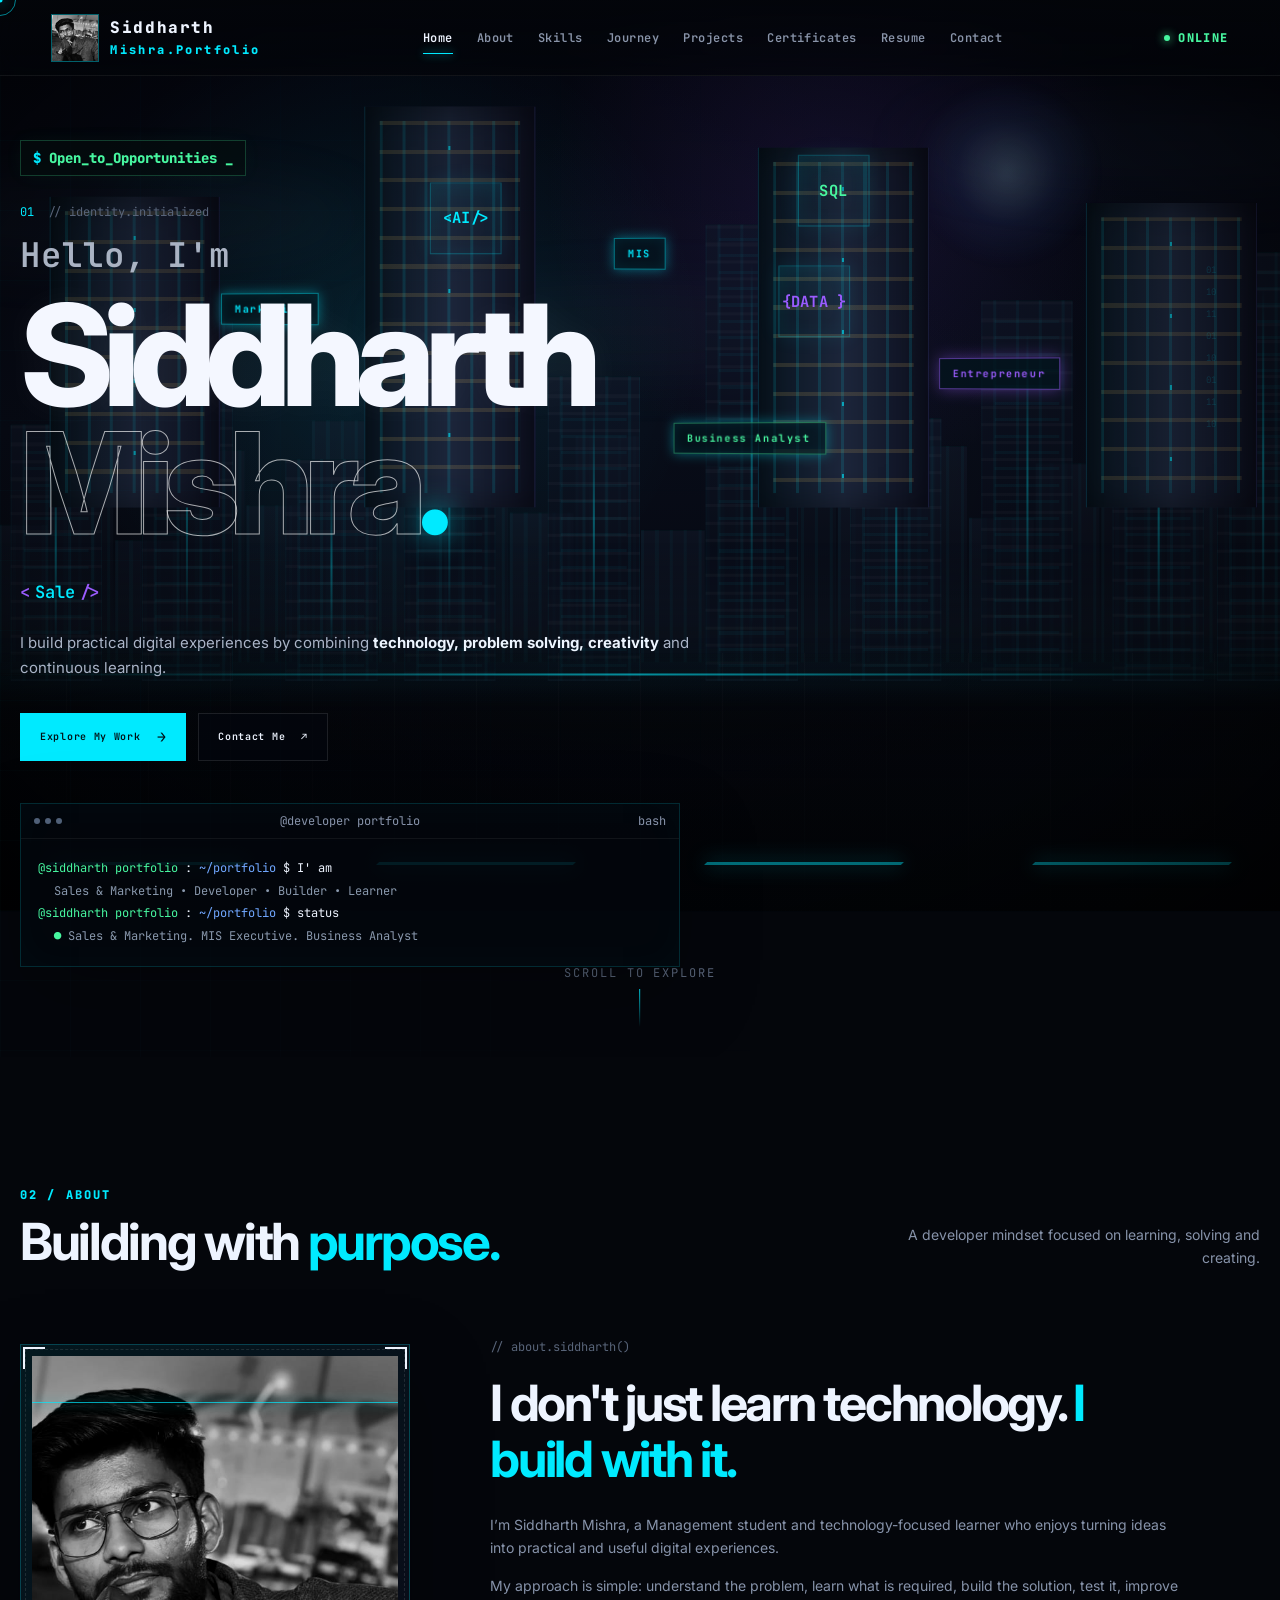
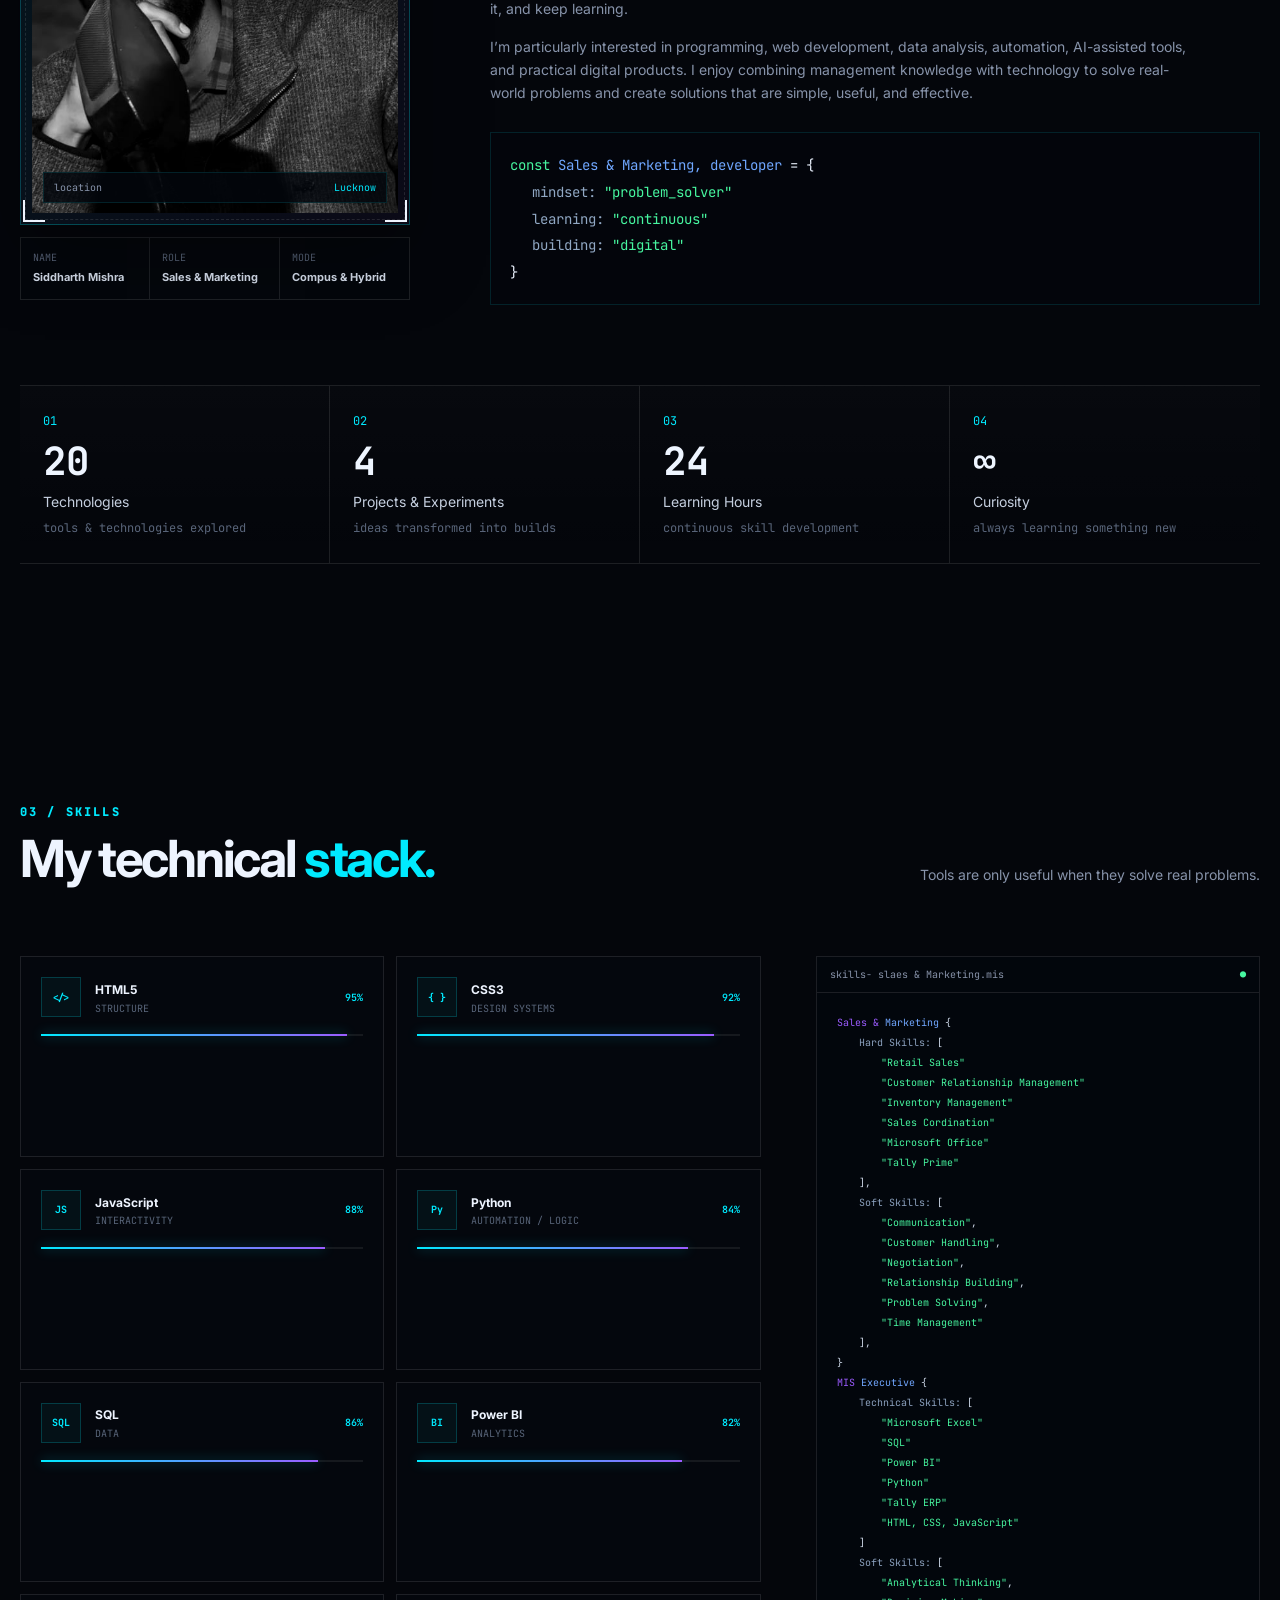
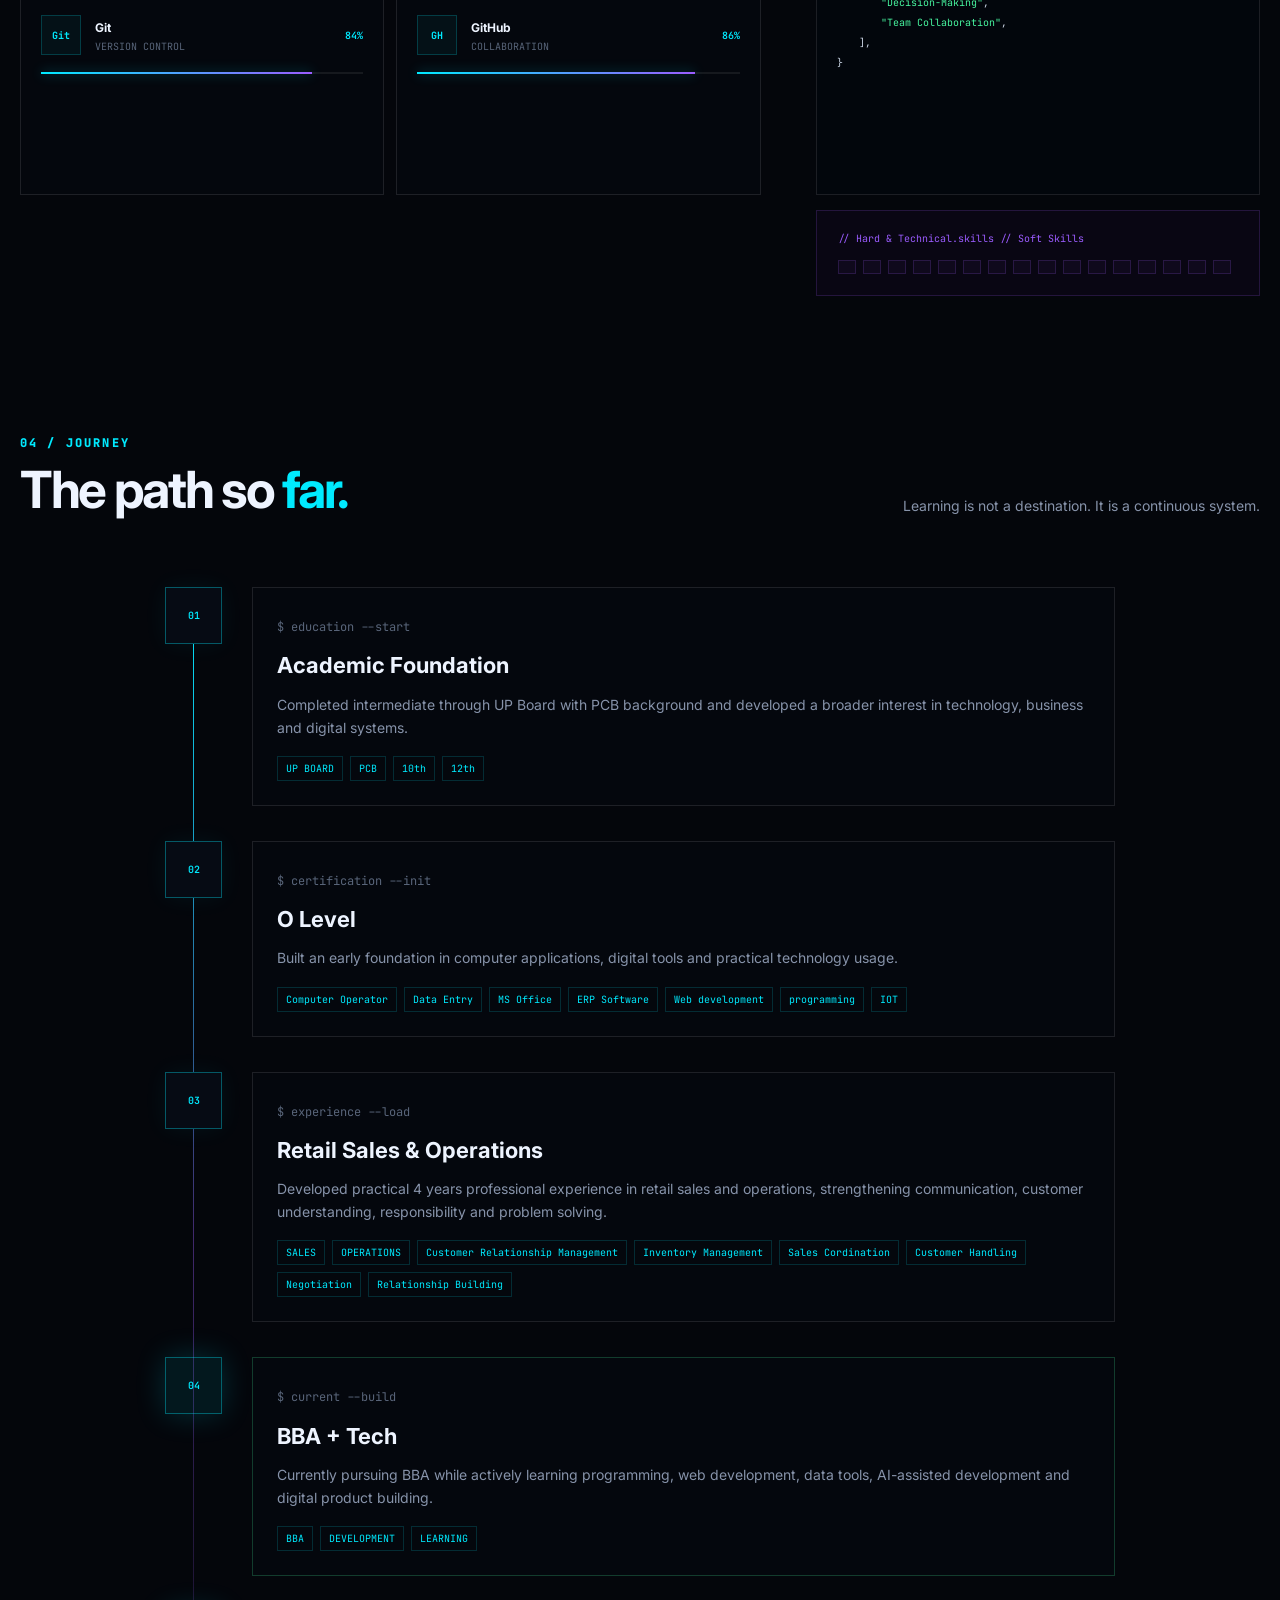
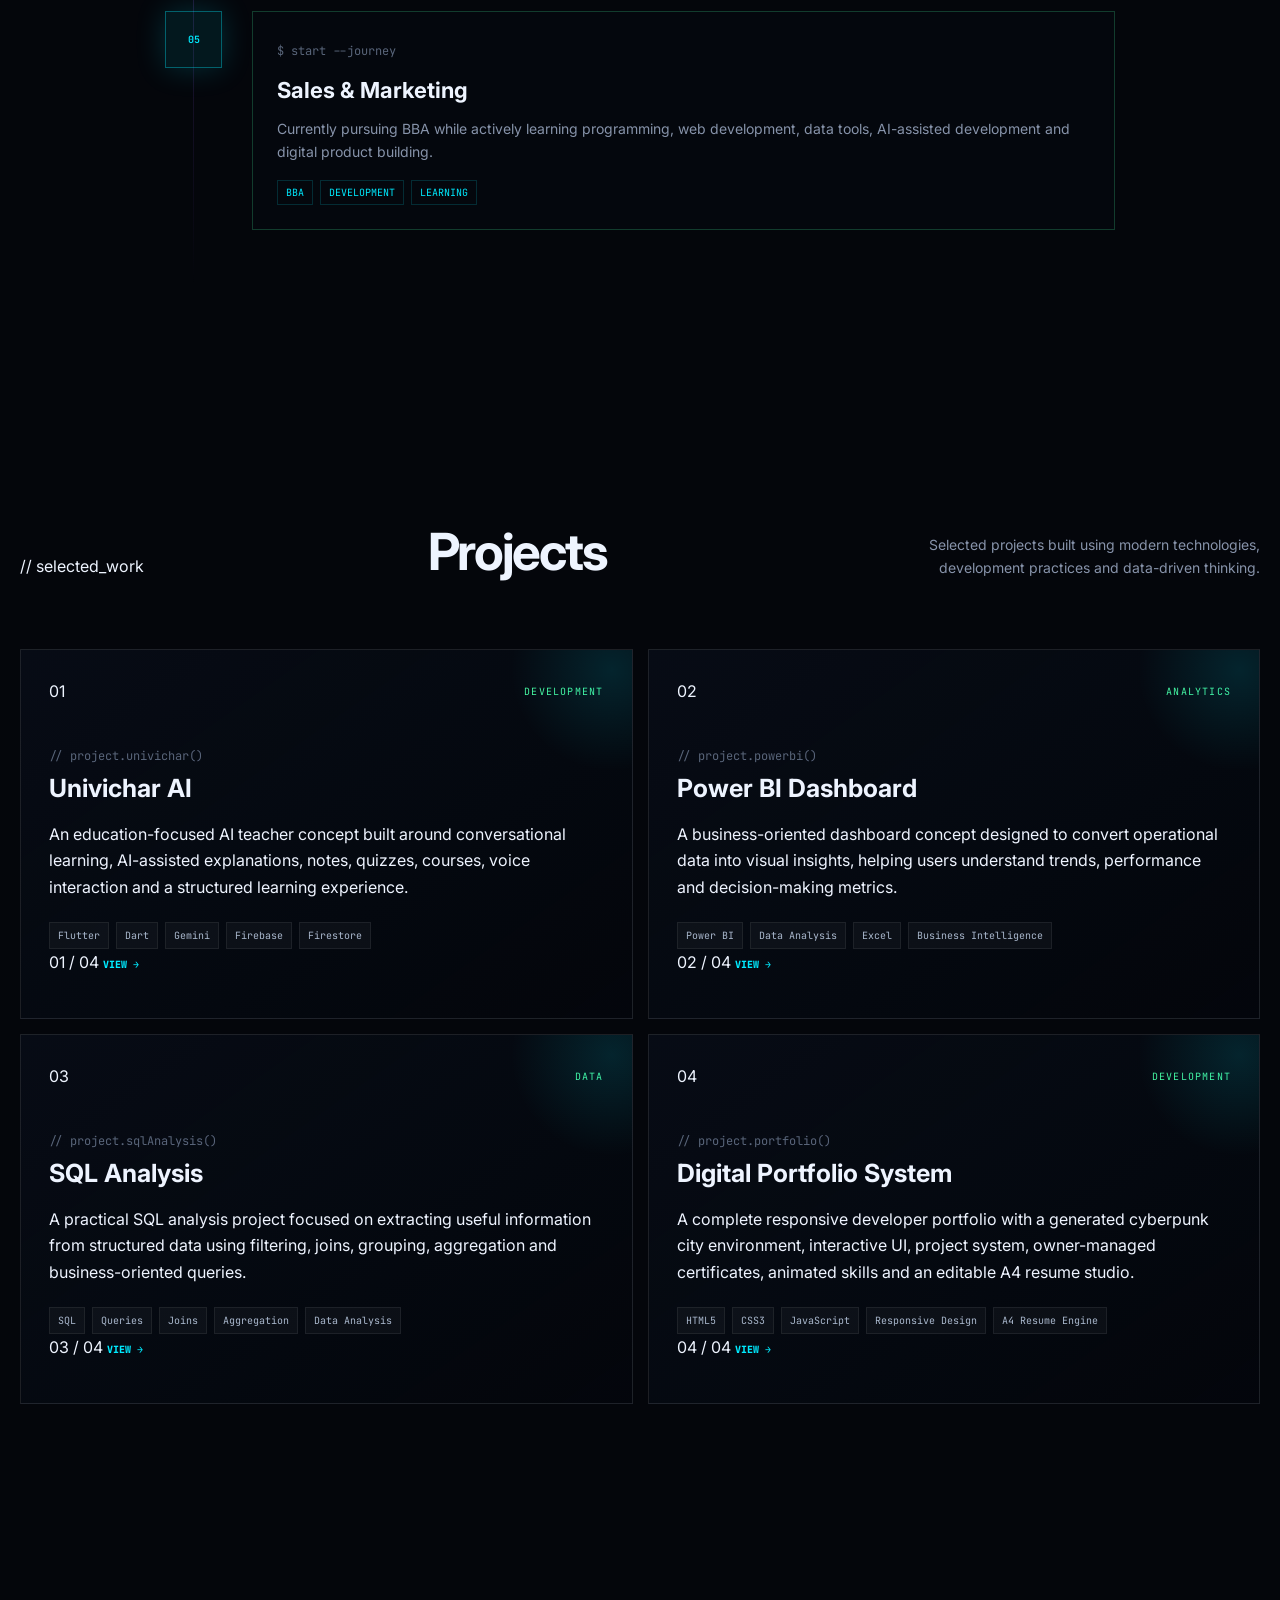
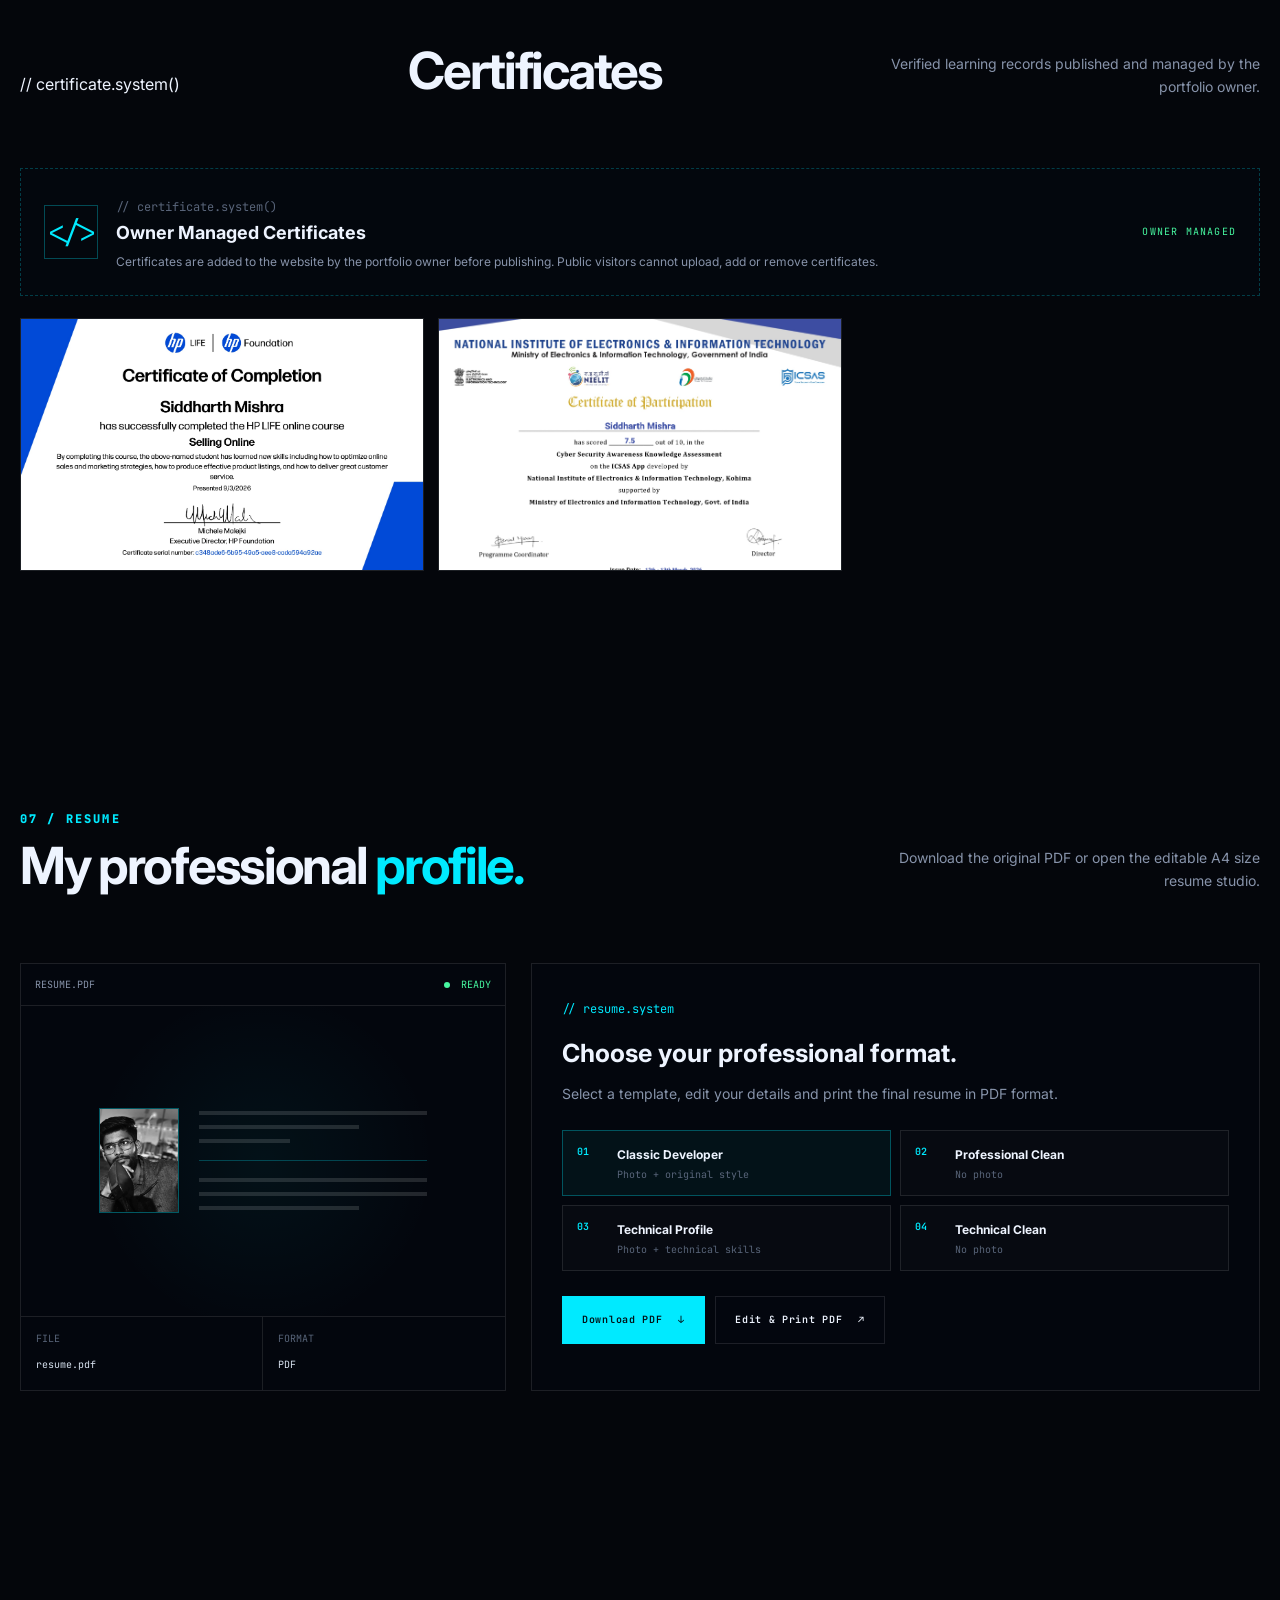
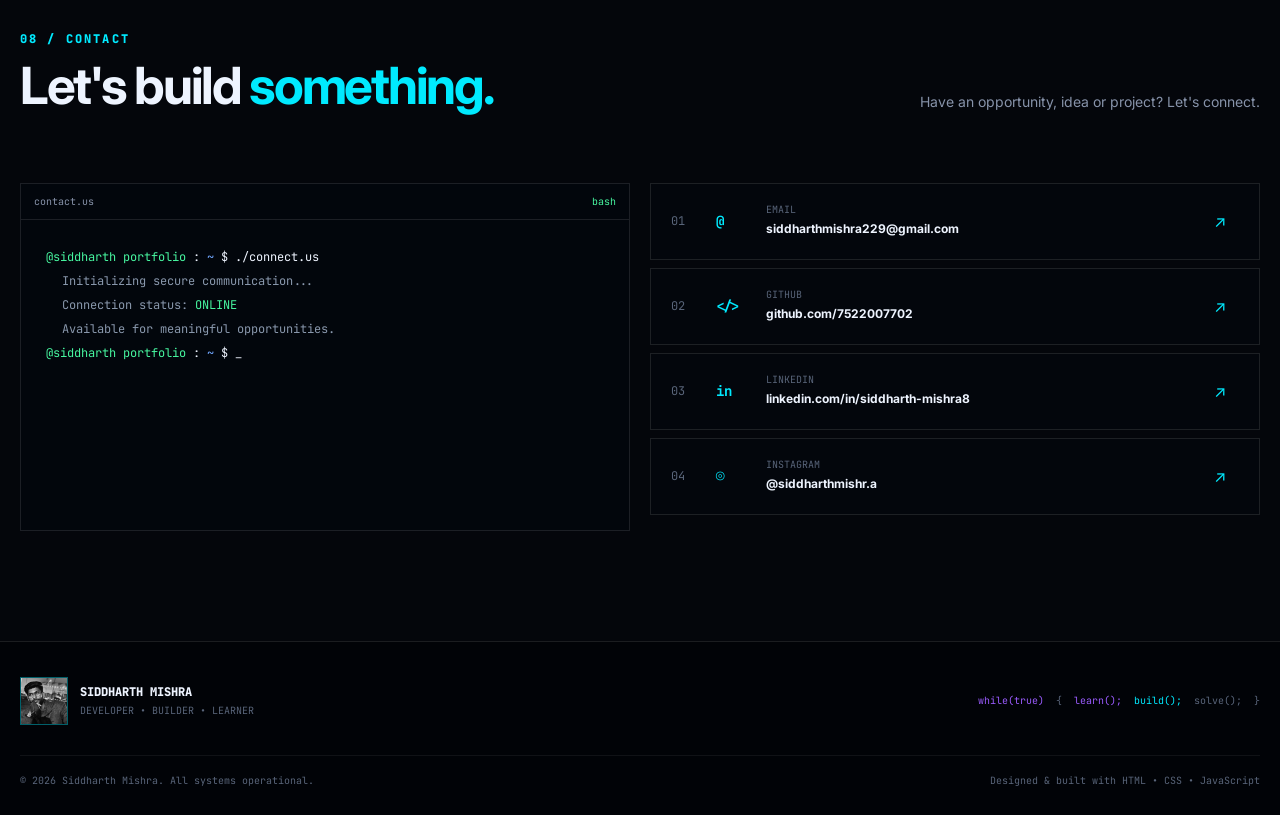
==== commit ae17bd90: "Update portfolio" ====
--- a/index.html
+++ b/index.html
@@ -147,27 +147,27 @@
     </div>
 
     <div class="neon-sign sign-one">
-        <span>CODE</span>
+        <span>Marketing</span>
     </div>
 
     <div class="neon-sign sign-two">
-        <span>DEV</span>
+        <span>Entrepreneur</span>
     </div>
 
     <div class="neon-sign sign-three">
-        <span>AI</span>
+        <span>MIS</span>
     </div>
 
     <div class="neon-sign sign-four">
-        <span>DATA</span>
+        <span>Business Analyst</span>
     </div>
 
     <div class="hologram h-one">
-        <span>&lt;/&gt;</span>
+        <span>&lt;AI/&gt;</span>
     </div>
 
     <div class="hologram h-two">
-        <span>{ }</span>
+        <span>{DATA }</span>
     </div>
 
     <div class="hologram h-three">
@@ -350,7 +350,7 @@
                 </p>
 
                 <p class="terminal-output">
-                    Developer • Builder • Learner
+                    Sales & Marketing • Developer • Builder • Learner
                 </p>
 
                 <p>
@@ -363,7 +363,7 @@
 
                 <p class="terminal-output">
                     <span class="terminal-live">●</span>
-                    building. learning. solving.
+                    Sales & Marketing. MIS Executive. Business Analyst
                 </p>
 
             </div>
@@ -447,12 +447,12 @@
 
                 <div>
                     <span>ROLE</span>
-                    <strong>MIS Executive</strong>
+                    <strong>Sales & Marketing</strong>
                 </div>
 
                 <div>
                     <span>MODE</span>
-                    <strong>Learning + Building</strong>
+                    <strong>Compus & Hybrid</strong>
                 </div>
 
             </div>
@@ -471,28 +471,26 @@
             </h3>
 
             <p>
-                I am Siddharth Mishra, a Management student and technology-focused
-                learner who enjoys turning ideas into useful digital
-                experiences.
+                I’m Siddharth Mishra, a Management student and technology-focused learner who enjoys
+                turning ideas into practical and useful digital experiences.
             </p>
 
             <p>
-                My approach is simple:
-                understand the problem, learn what is required,
-                build the solution, test it, improve it and keep learning.
+                My approach is simple: understand the problem, learn what is required, build the solution, test it,
+                improve it, and keep learning.
             </p>
 
             <p>
-                I am particularly interested in programming,
-                web development, data, automation, AI-assisted tools
-                and practical digital products.
+                I’m particularly interested in programming, web development, data analysis, automation,
+                AI-assisted tools, and practical digital products. I enjoy combining management knowledge with
+                technology to solve real-world problems and create solutions that are simple, useful, and effective.
             </p>
 
             <div class="about-terminal">
 
                 <div class="about-terminal-line">
                     <span class="green">const</span>
-                    <span class="blue">developer</span>
+                    <span class="blue">Sales & Marketing, developer</span>
                     <span>=</span>
                     <span>{</span>
                 </div>
@@ -768,30 +766,45 @@
             <div class="skills-console">
 
                 <div class="console-header">
-                    <span>skills.config.js</span>
+                    <span>skills- slaes & Marketing.mis</span>
                     <span>●</span>
                 </div>
 
                 <div class="console-code">
 
                     <p>
-                        <span class="purple">export</span>
-                        <span class="blue">default</span>
+                        <span class="purple">Sales & </span>
+                        <span class="blue">Marketing</span>
                         <span>{</span>
                     </p>
 
                     <p class="indent">
-                        <span class="property">frontend:</span>
+                        <span class="property">Hard Skills:</span>
                         <span>[</span>
                     </p>
 
                     <p class="indent2">
-                        <span class="string">"HTML5"</span>,
-                        <span class="string">"CSS3"</span>,
+                        <span class="string">"Retail Sales"</span>
                     </p>
 
                     <p class="indent2">
-                        <span class="string">"JavaScript"</span>
+                        <span class="string">"Customer Relationship Management"</span>
+                    </p>
+
+                    <p class="indent2">
+                        <span class="string">"Inventory Management"</span>
+                    </p>
+
+                    <p class="indent2">
+                        <span class="string">"Sales Cordination"</span>
+                    </p>
+
+                    <p class="indent2">
+                        <span class="string">"Microsoft Office"</span>
+                    </p>
+
+                    <p class="indent2">
+                        <span class="string">"Tally Prime"</span>
                     </p>
 
                     <p class="indent">
@@ -799,12 +812,58 @@
                     </p>
 
                     <p class="indent">
-                        <span class="property">data:</span>
+                        <span class="property">Soft Skills:</span>
                         <span>[</span>
                     </p>
 
                     <p class="indent2">
-                        <span class="string">"Python"</span>,
+                        <span class="string">"Communication"</span>,
+                    </p>
+
+                    <p class="indent2">
+                        <span class="string">"Customer Handling"</span>,
+                    </p>
+
+                    <p class="indent2">
+                        <span class="string">"Negotiation"</span>,
+                    </p>
+
+                    <p class="indent2">
+                        <span class="string">"Relationship Building"</span>,
+                    </p>
+
+                    <p class="indent2">
+                        <span class="string">"Problem Solving"</span>,
+                    </p>
+
+                    <p class="indent2">
+                        <span class="string">"Time Management"</span>
+                    </p>
+
+                    <p class="indent">
+                        <span>],</span>
+                    </p>
+
+                    <p>
+                        <span>}</span>
+                    </p>
+
+                    <p>
+                        <span class="purple">MIS</span>
+                        <span class="blue">Executive</span>
+                        <span>{</span>
+                    </p>
+
+                    <p class="indent">
+                        <span class="property">Technical Skills:</span>
+                        <span>[</span>
+                    </p>
+
+                    <p class="indent2">
+                        <span class="string">"Microsoft Excel"</span>
+                    </p>
+
+                    <p class="indent2">
                         <span class="string">"SQL"</span>
                     </p>
 
@@ -812,24 +871,44 @@
                         <span class="string">"Power BI"</span>
                     </p>
 
+                    <p class="indent2">
+                        <span class="string">"Python"</span>
+                    </p>
+
+                    <p class="indent2">
+                        <span class="string">"Tally ERP"</span>
+                    </p>
+
+                    <p class="indent2">
+                        <span class="string">"HTML, CSS, JavaScript"</span>
+                    </p>
+
+
+                    <p class="indent">
+                        <span>]</span>
+                    </p>
+
+                    <p class="indent">
+                        <span class="property">Soft Skills:</span>
+                        <span>[</span>
+                    </p>
+
+                    <p class="indent2">
+                        <span class="string">"Analytical Thinking"</span>,
+                    </p>
+
+                    <p class="indent2">
+                        <span class="string">"Decision-Making"</span>,
+                    </p>
+
+                    <p class="indent2">
+                        <span class="string">"Team Collaboration"</span>,
+                    </p>
+
                     <p class="indent">
                         <span>],</span>
                     </p>
 
-                    <p class="indent">
-                        <span class="property">workflow:</span>
-                        <span>[</span>
-                    </p>
-
-                    <p class="indent2">
-                        <span class="string">"Git"</span>,
-                        <span class="string">"GitHub"</span>
-                    </p>
-
-                    <p class="indent">
-                        <span>]</span>
-                    </p>
-
                     <p>
                         <span>}</span>
                     </p>
@@ -840,25 +919,25 @@
 
             <div class="soft-skill-box">
 
-                <span class="box-label">// Hard & Technical.skills</span>
+                <span class="box-label">// Hard & Technical.skills // Soft Skills</span>
 
                 <div class="soft-tags">
-                    <span>Retail Sales</span>
-                    <span>Customer Relationship Management</span>
-                    <span>Inventory Management</span>
-                    <span>Sales Cordination</span>
-                    <span>Microsoft Excel</span>
-                    <span>Tally Prime</span>
-                    <span>Customer Handling</span>
-                    <span>Negotiation</span>
-                    <span>Relationship Building</span>
-                    <span>Time Management</span>
-                    <span>Problem Solving</span>
-                    <span>Communication</span>
-                    <span>Adaptability</span>
-                    <span>Teamwork</span>
-                    <span>Critical Thinking</span>
-                    <span>Continuous Learning</span>
+                    <span></span>
+                    <span></span>
+                    <span></span>
+                    <span></span>
+                    <span></span>
+                    <span></span>
+                    <span></span>
+                    <span></span>
+                    <span></span>
+                    <span></span>
+                    <span></span>
+                    <span></span>
+                    <span></span>
+                    <span></span>
+                    <span></span>
+                    <span></span>
                 </div>
 
             </div>
@@ -998,6 +1077,34 @@
                 <span class="timeline-command">$ current --build</span>
 
                 <h3>BBA + Tech</h3>
+
+                <p>
+                    Currently pursuing BBA while actively learning
+                    programming, web development, data tools,
+                    AI-assisted development and digital product building.
+                </p>
+
+                <div class="timeline-tags">
+                    <span>BBA</span>
+                    <span>DEVELOPMENT</span>
+                    <span>LEARNING</span>
+                </div>
+
+            </div>
+
+        </article>
+
+        <article class="timeline-item reveal">
+
+            <div class="timeline-marker active">
+                <span>05</span>
+            </div>
+
+            <div class="timeline-card current">
+
+                <span class="timeline-command">$ start --journey</span>
+
+                <h3>Sales & Marketing</h3>
 
                 <p>
                     Currently pursuing BBA while actively learning
--- a/css/style.css
+++ b/css/style.css
@@ -961,8 +961,8 @@
 }
 
 .brand-mark {
-    width: 39px;
-    height: 39px;
+    width: 48px;
+    height: 48px;
 
     display: flex;
     align-items: center;
@@ -1663,7 +1663,7 @@
         1px solid rgba(0,234,255,.12);
 
     font:
-        8px var(--mono);
+        10px var(--mono);
 
     color: var(--muted);
 }
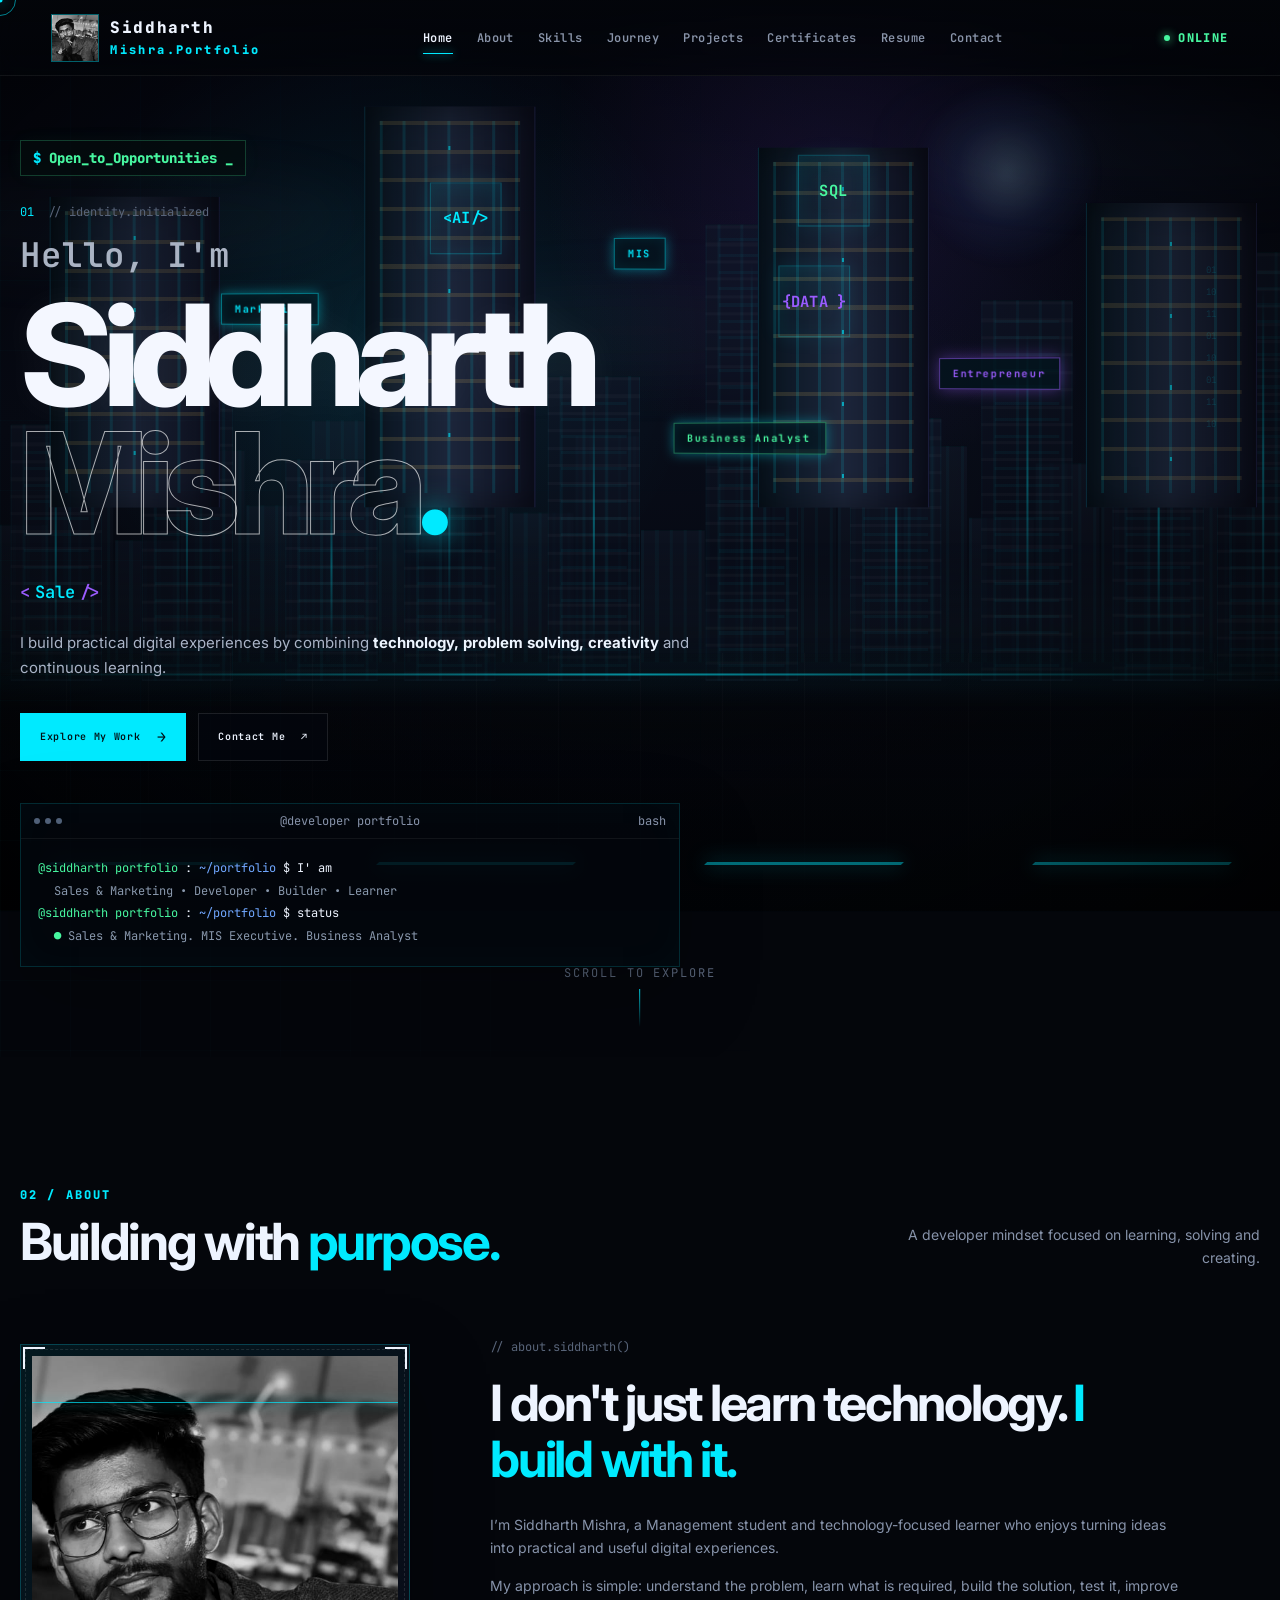
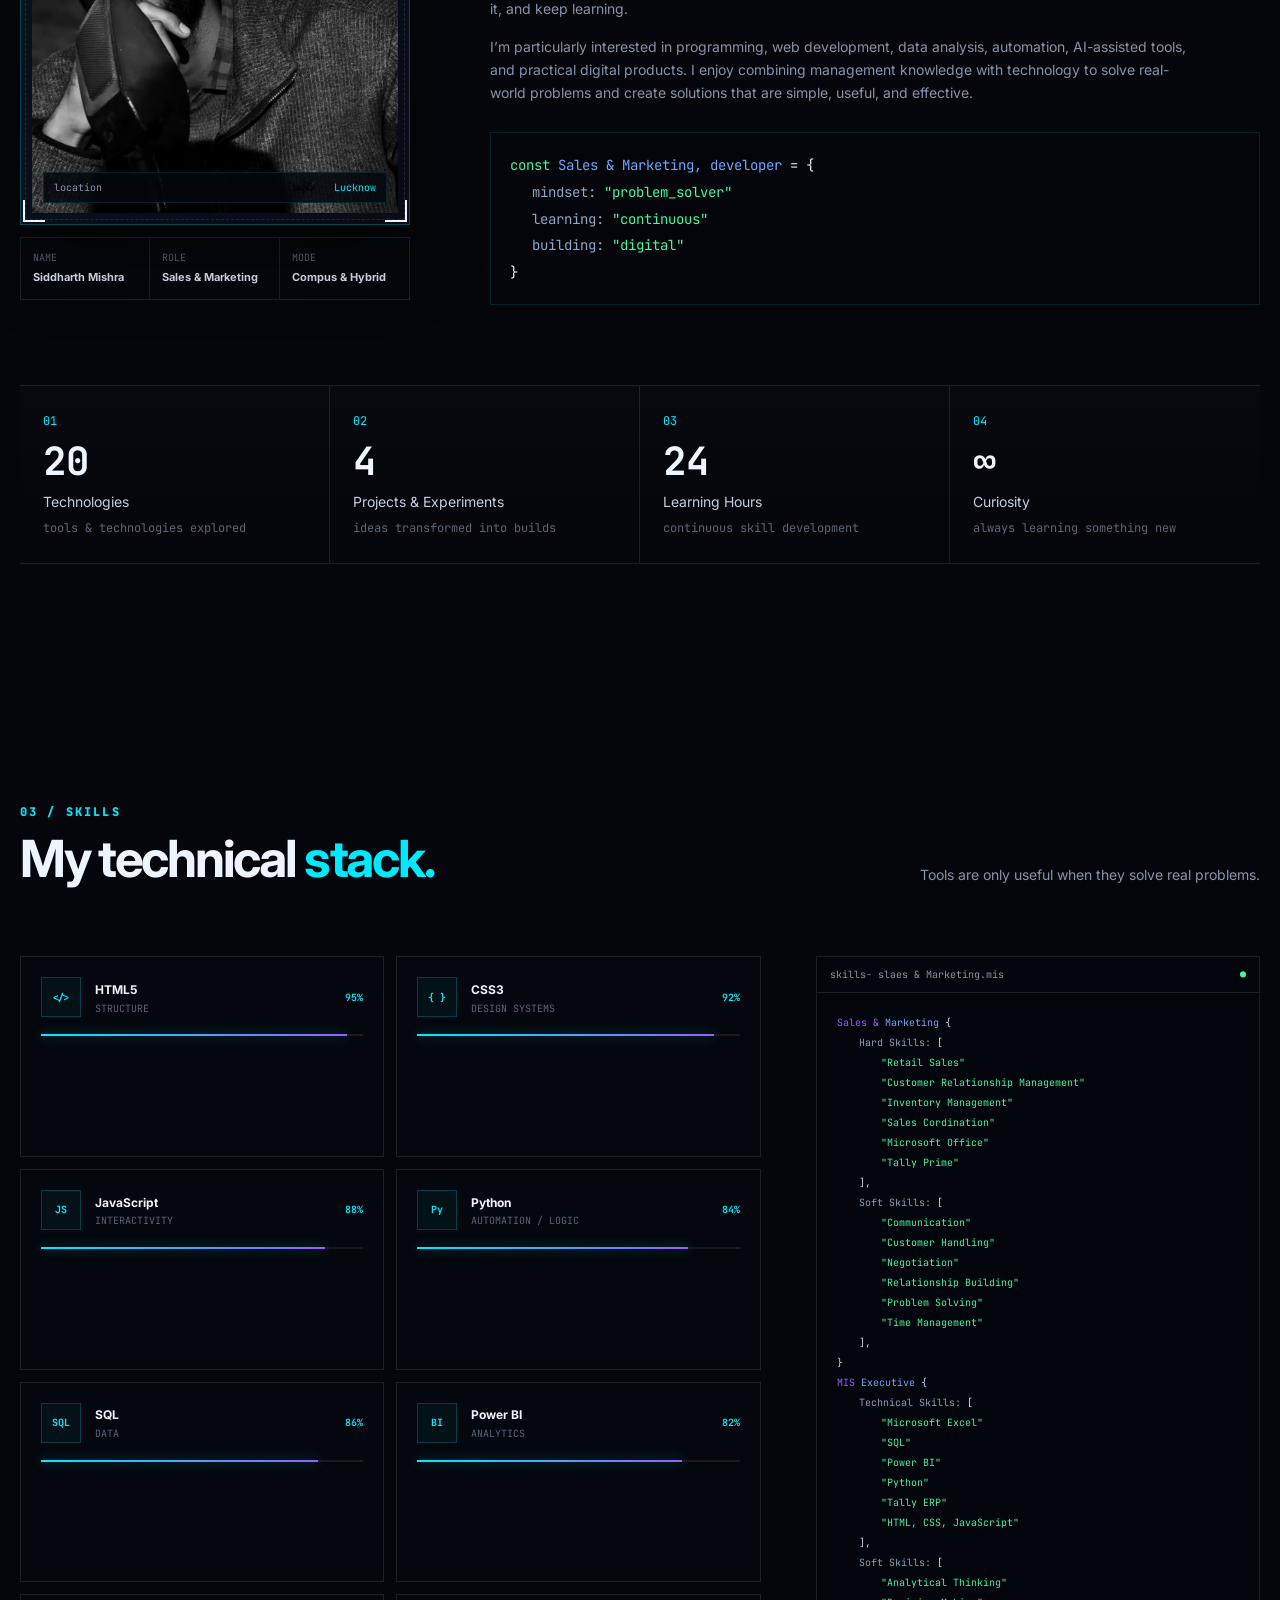
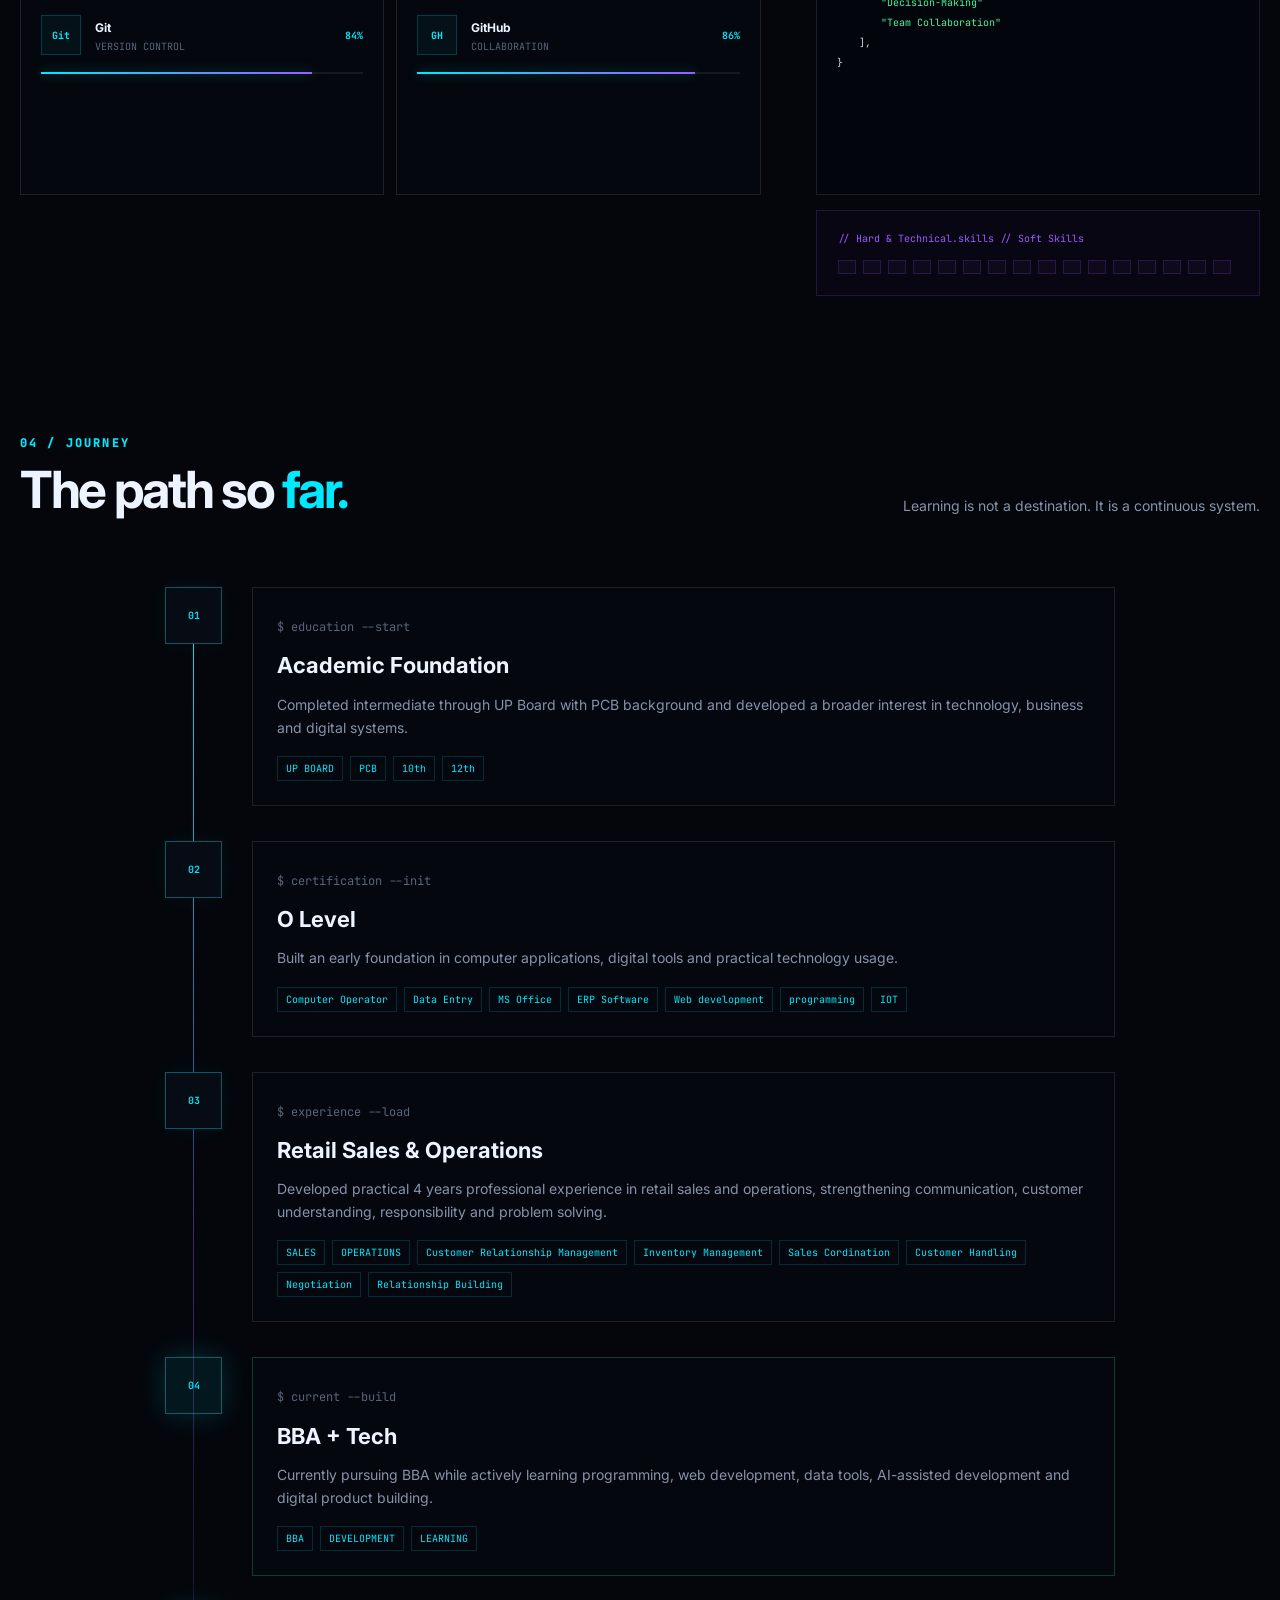
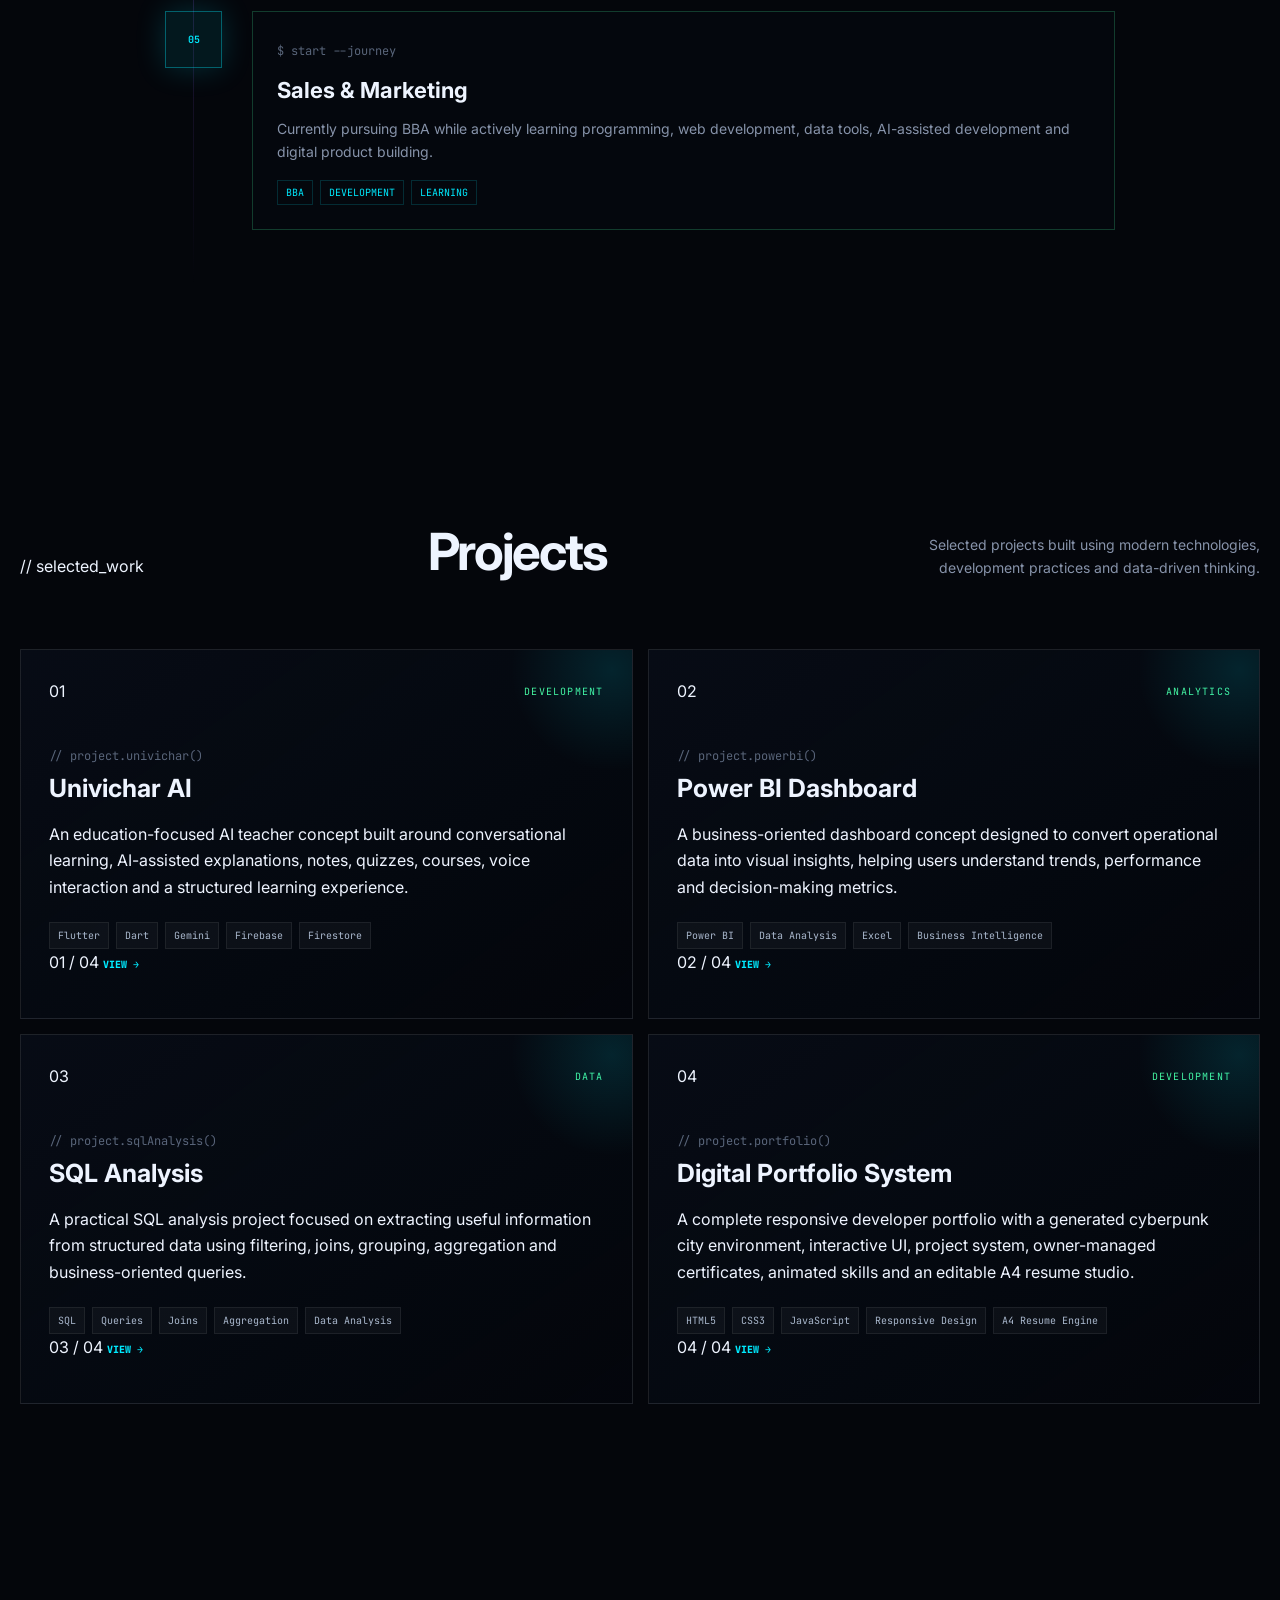
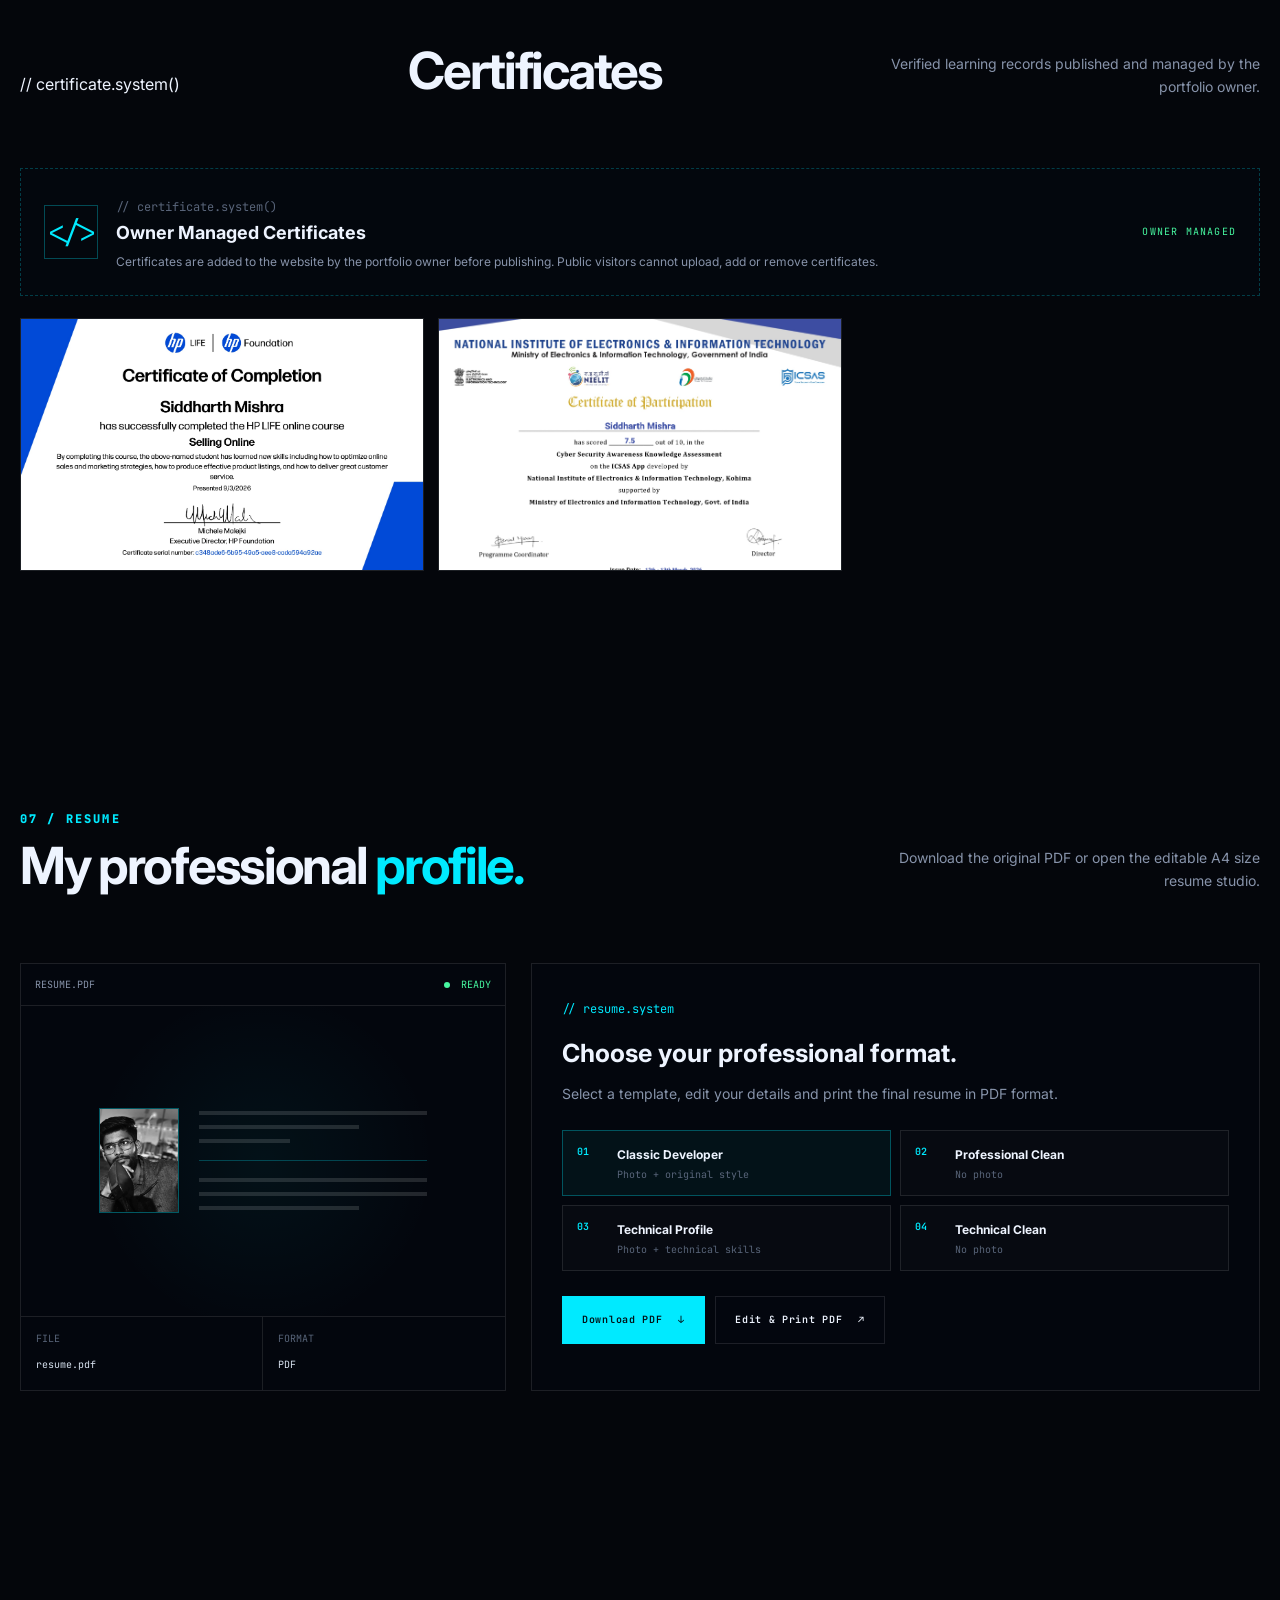
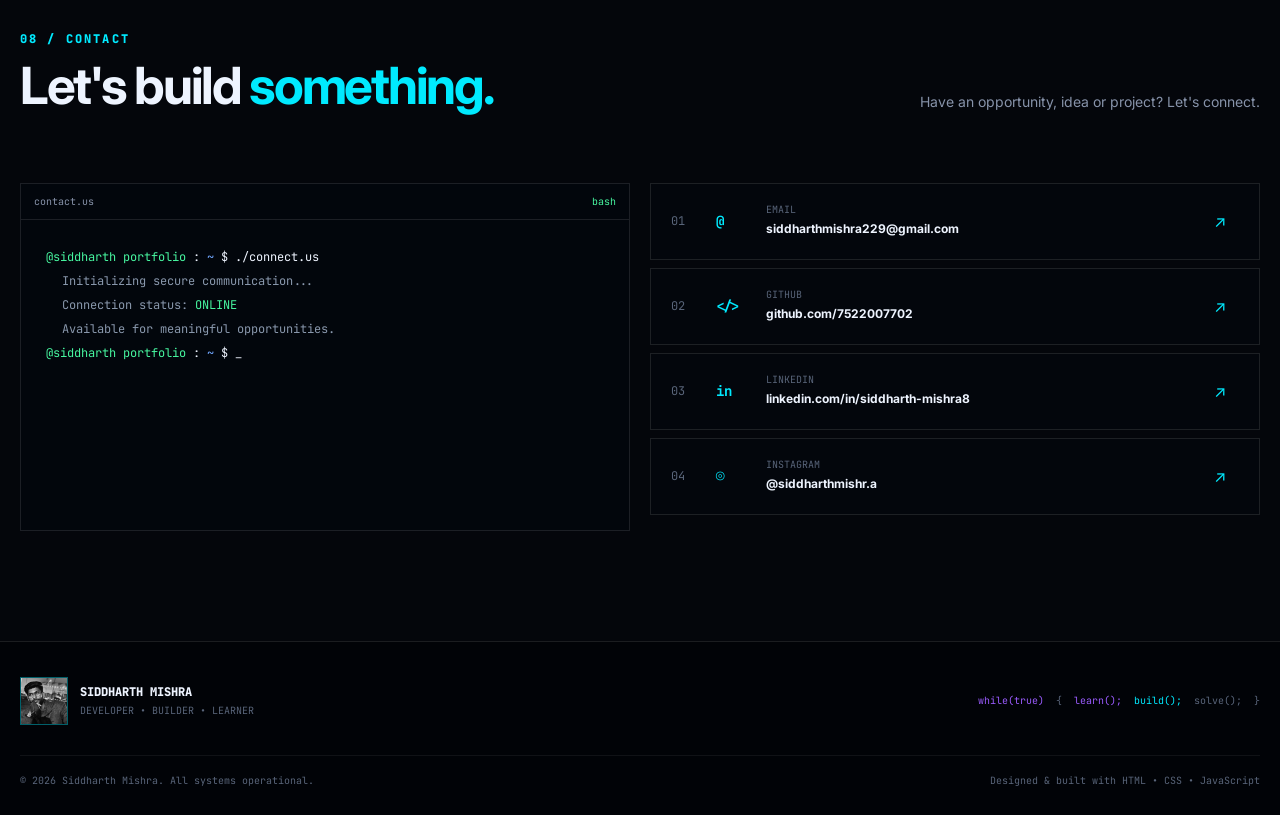
==== commit 0d20370b: "Update portfolio" ====
--- a/index.html
+++ b/index.html
@@ -817,23 +817,23 @@
                     </p>
 
                     <p class="indent2">
-                        <span class="string">"Communication"</span>,
+                        <span class="string">"Communication"</span>
                     </p>
 
                     <p class="indent2">
-                        <span class="string">"Customer Handling"</span>,
+                        <span class="string">"Customer Handling"</span>
                     </p>
 
                     <p class="indent2">
-                        <span class="string">"Negotiation"</span>,
+                        <span class="string">"Negotiation"</span>
                     </p>
 
                     <p class="indent2">
-                        <span class="string">"Relationship Building"</span>,
+                        <span class="string">"Relationship Building"</span>
                     </p>
 
                     <p class="indent2">
-                        <span class="string">"Problem Solving"</span>,
+                        <span class="string">"Problem Solving"</span>
                     </p>
 
                     <p class="indent2">
@@ -885,7 +885,7 @@
 
 
                     <p class="indent">
-                        <span>]</span>
+                        <span>],</span>
                     </p>
 
                     <p class="indent">
@@ -894,15 +894,15 @@
                     </p>
 
                     <p class="indent2">
-                        <span class="string">"Analytical Thinking"</span>,
+                        <span class="string">"Analytical Thinking"</span>
                     </p>
 
                     <p class="indent2">
-                        <span class="string">"Decision-Making"</span>,
+                        <span class="string">"Decision-Making"</span>
                     </p>
 
                     <p class="indent2">
-                        <span class="string">"Team Collaboration"</span>,
+                        <span class="string">"Team Collaboration"</span>
                     </p>
 
                     <p class="indent">
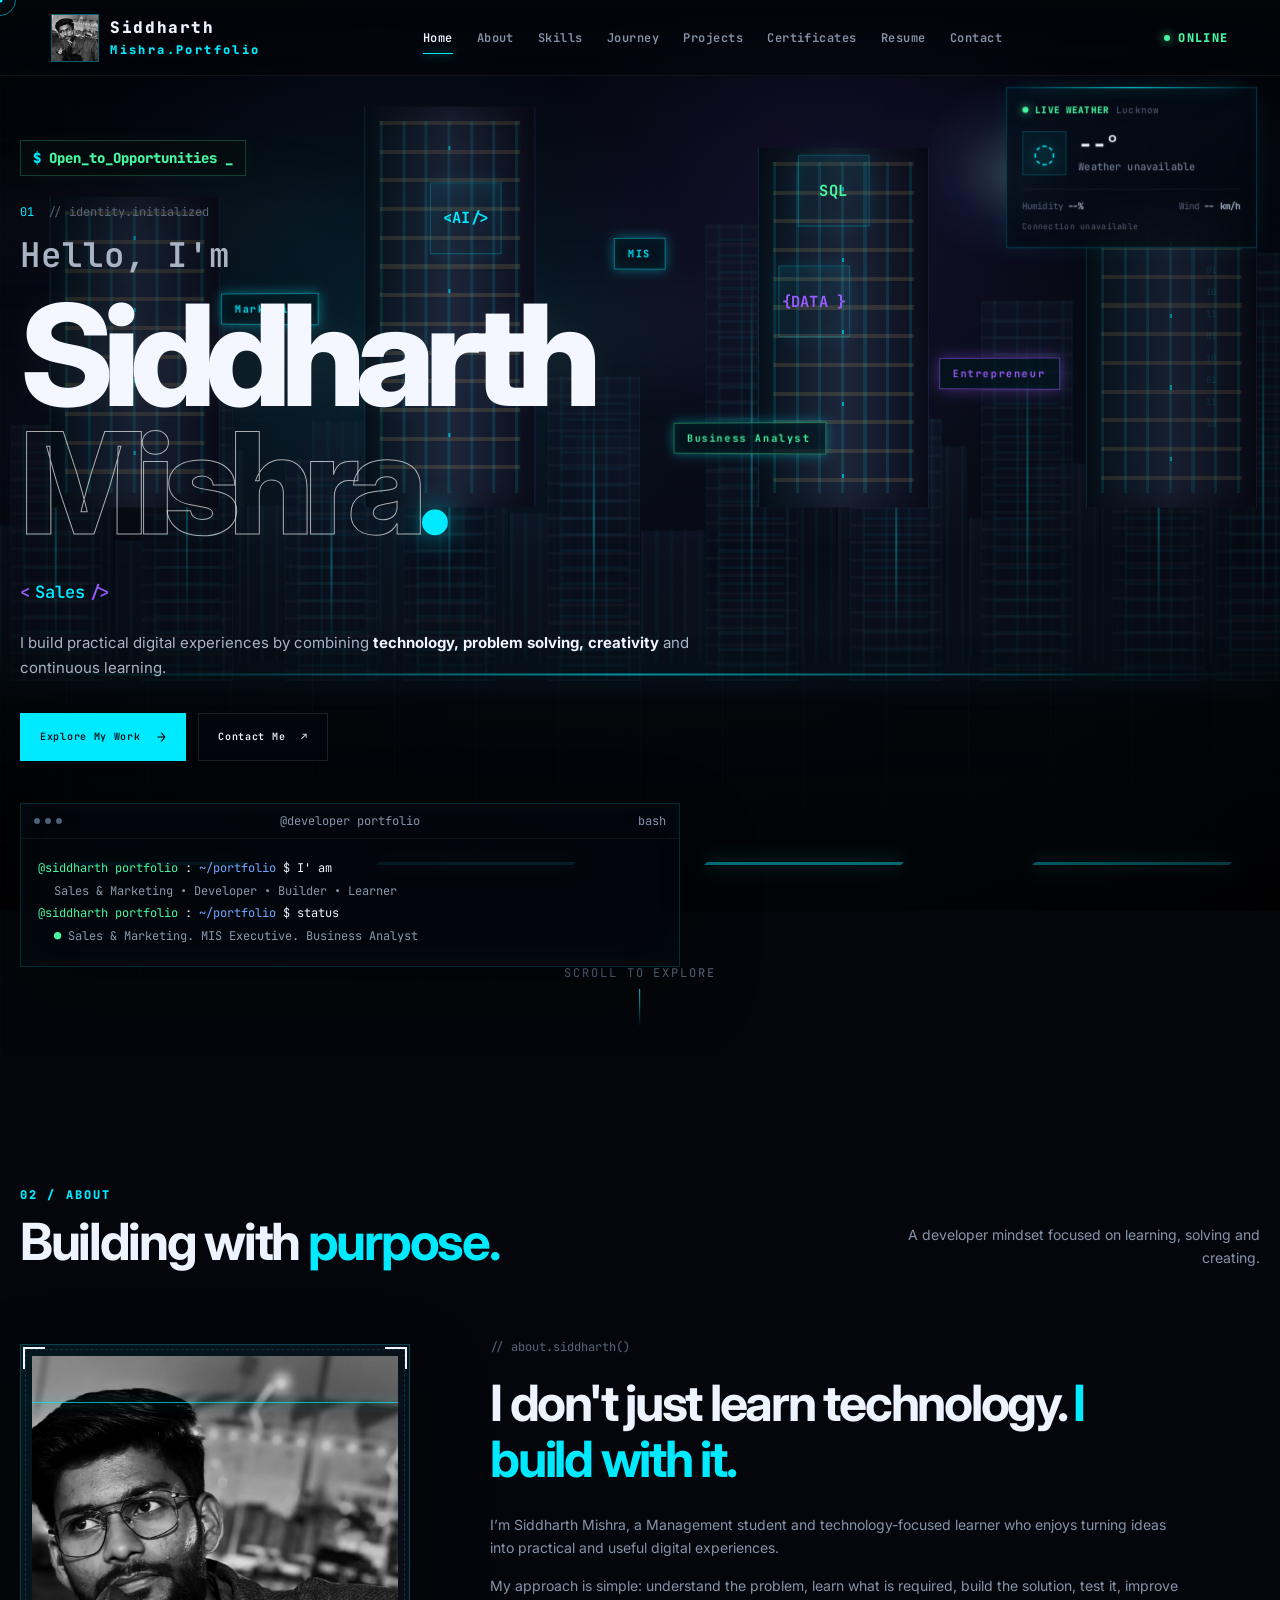
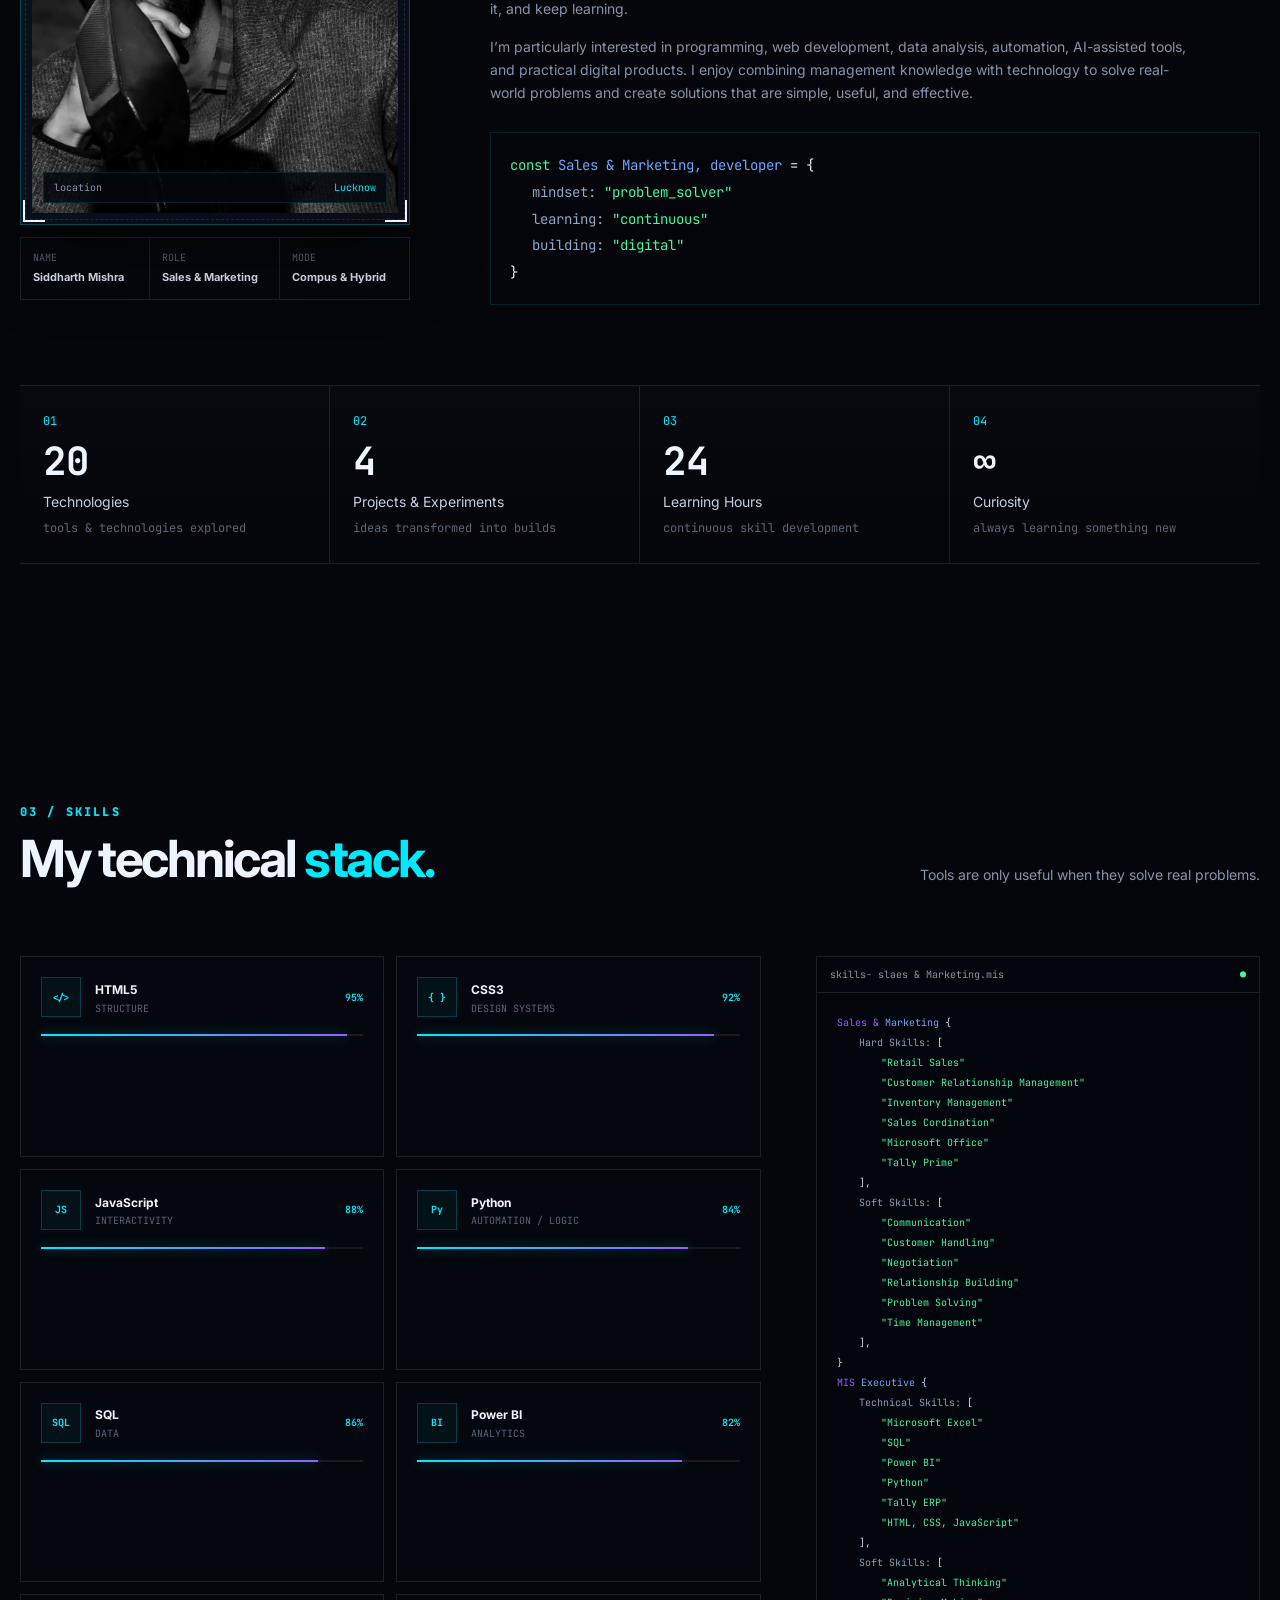
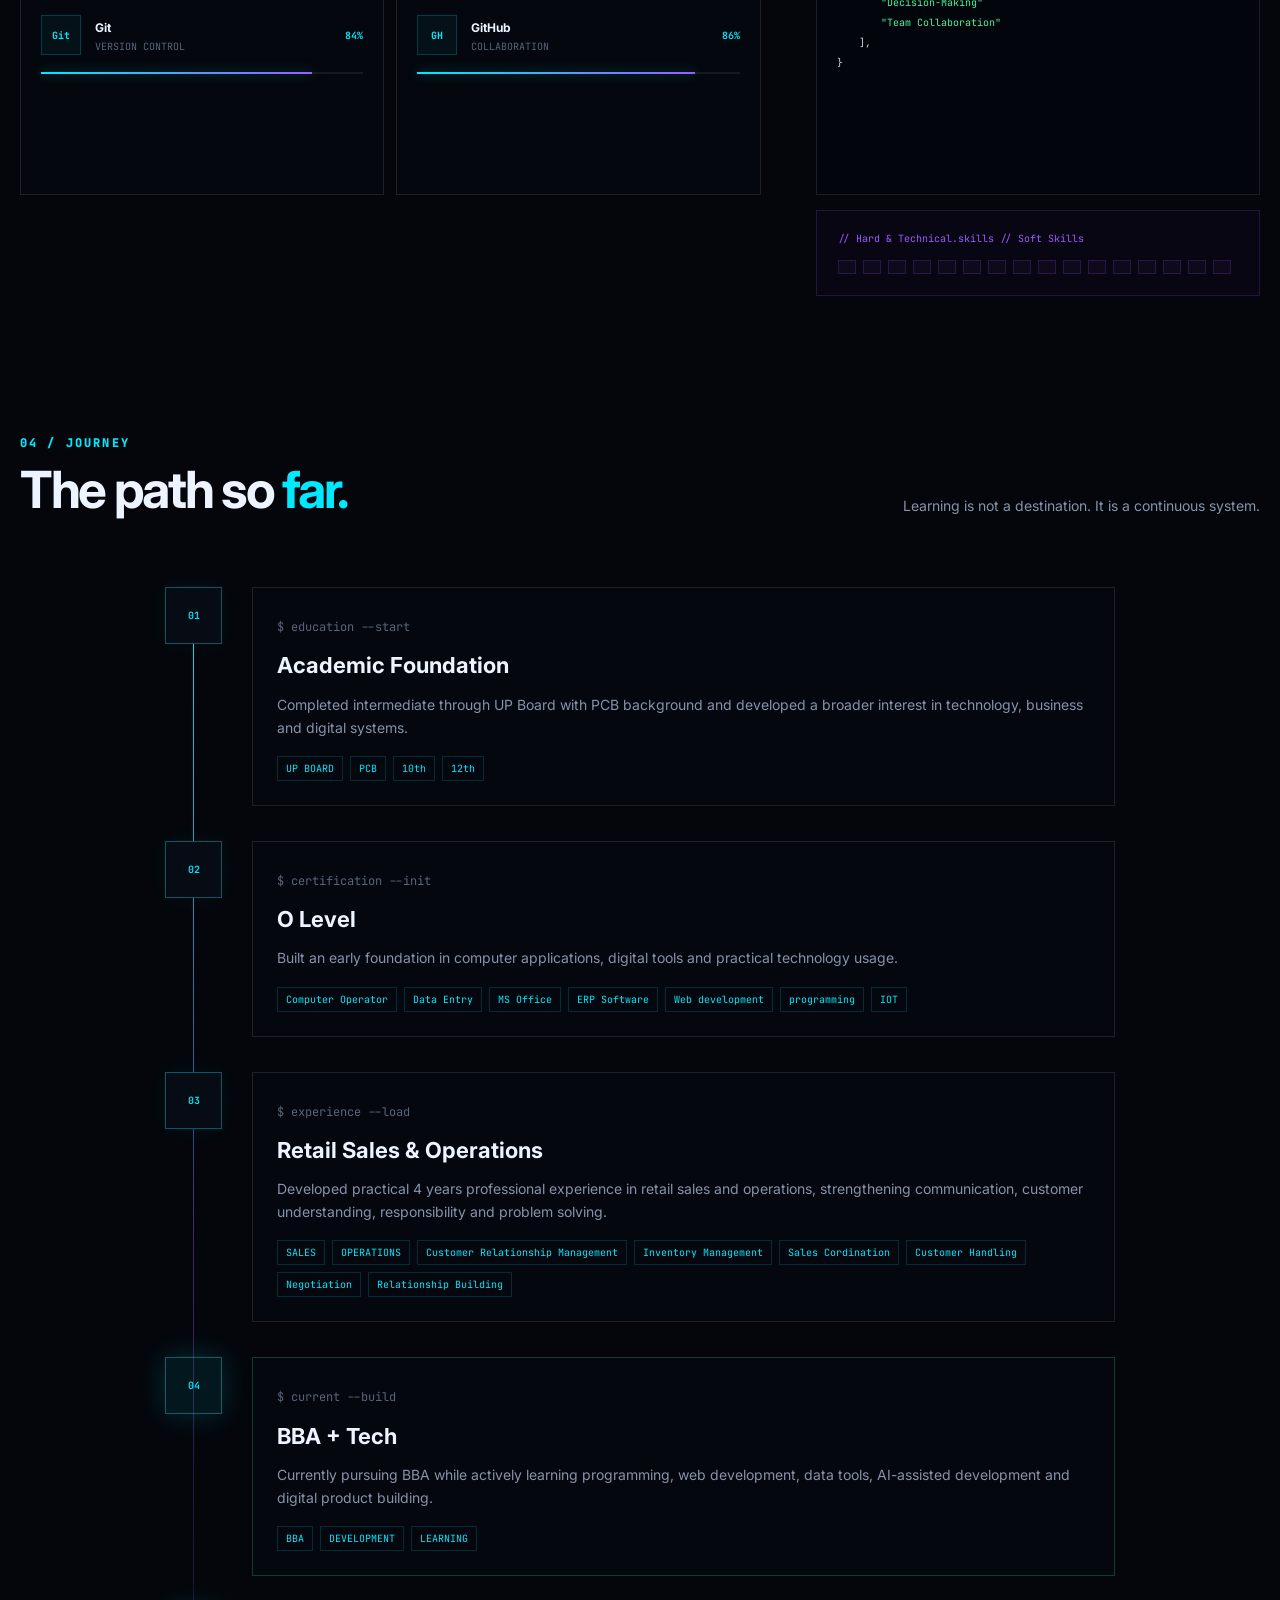
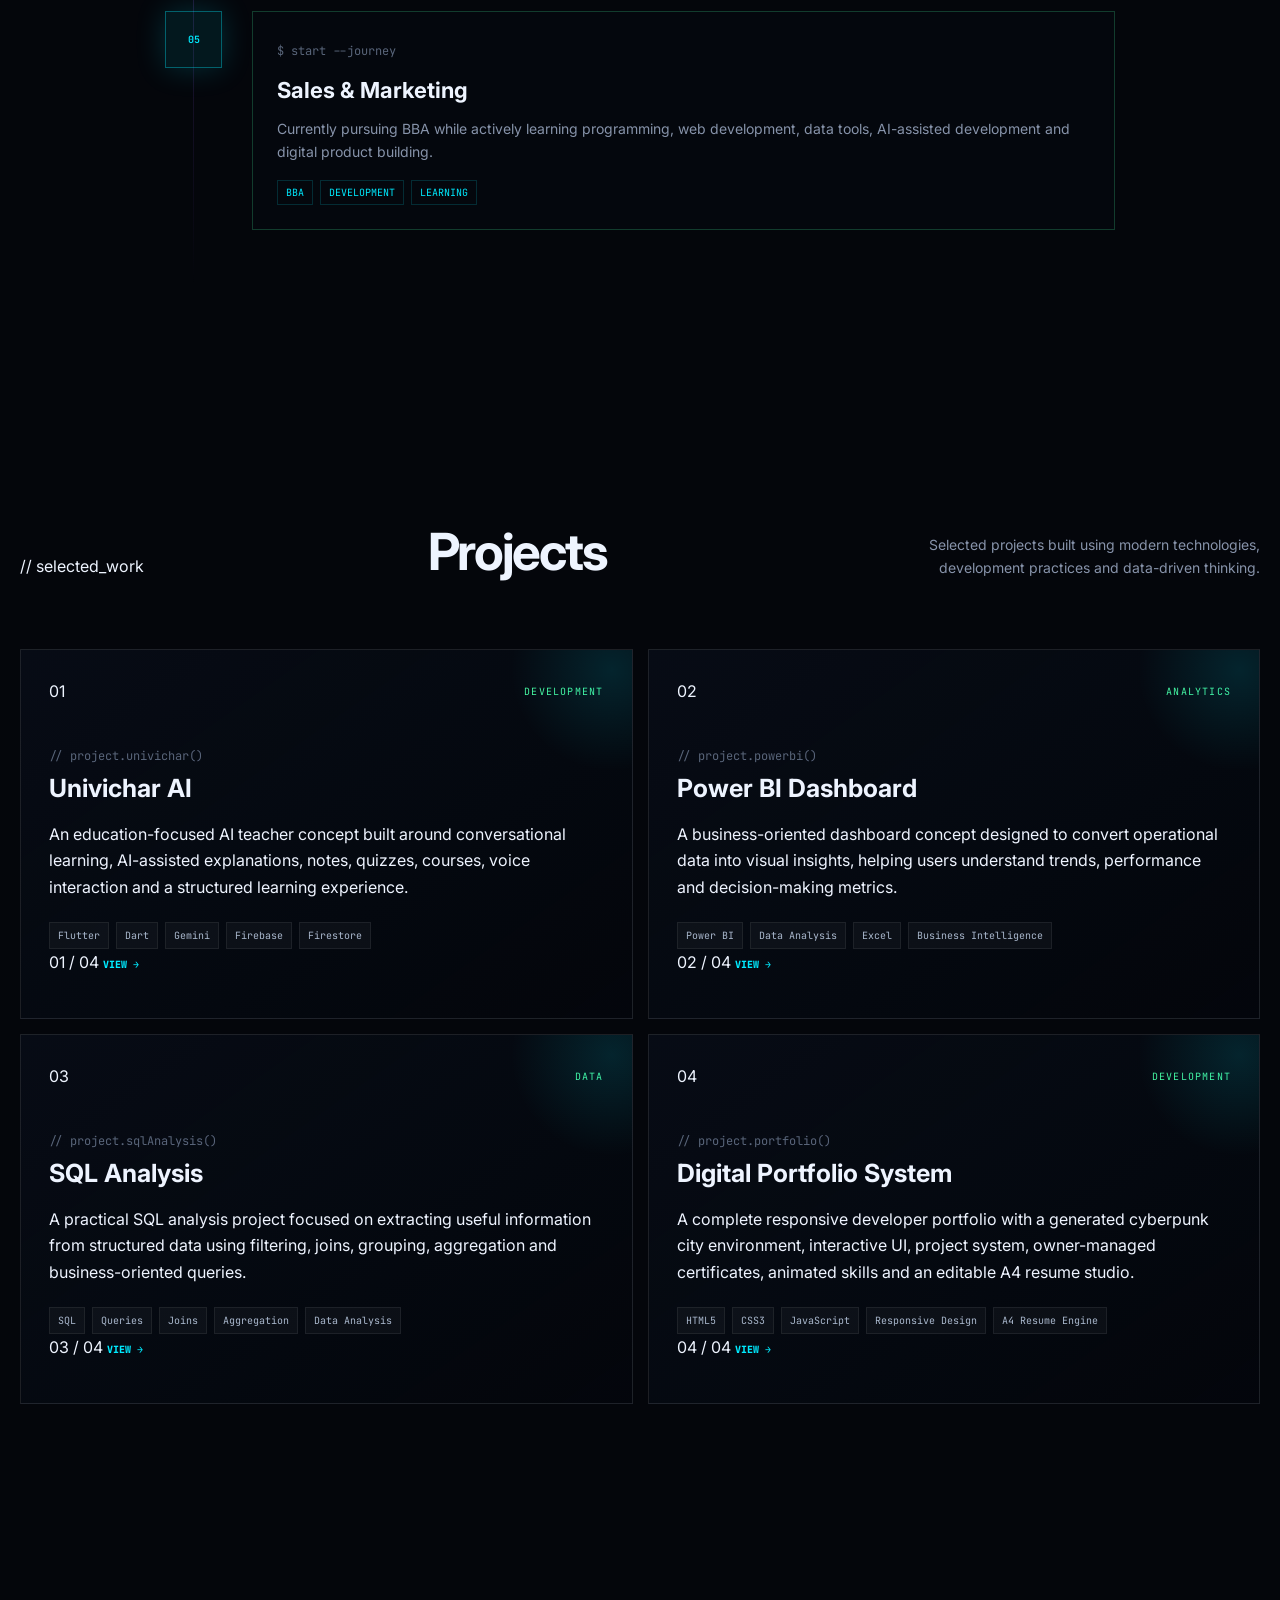
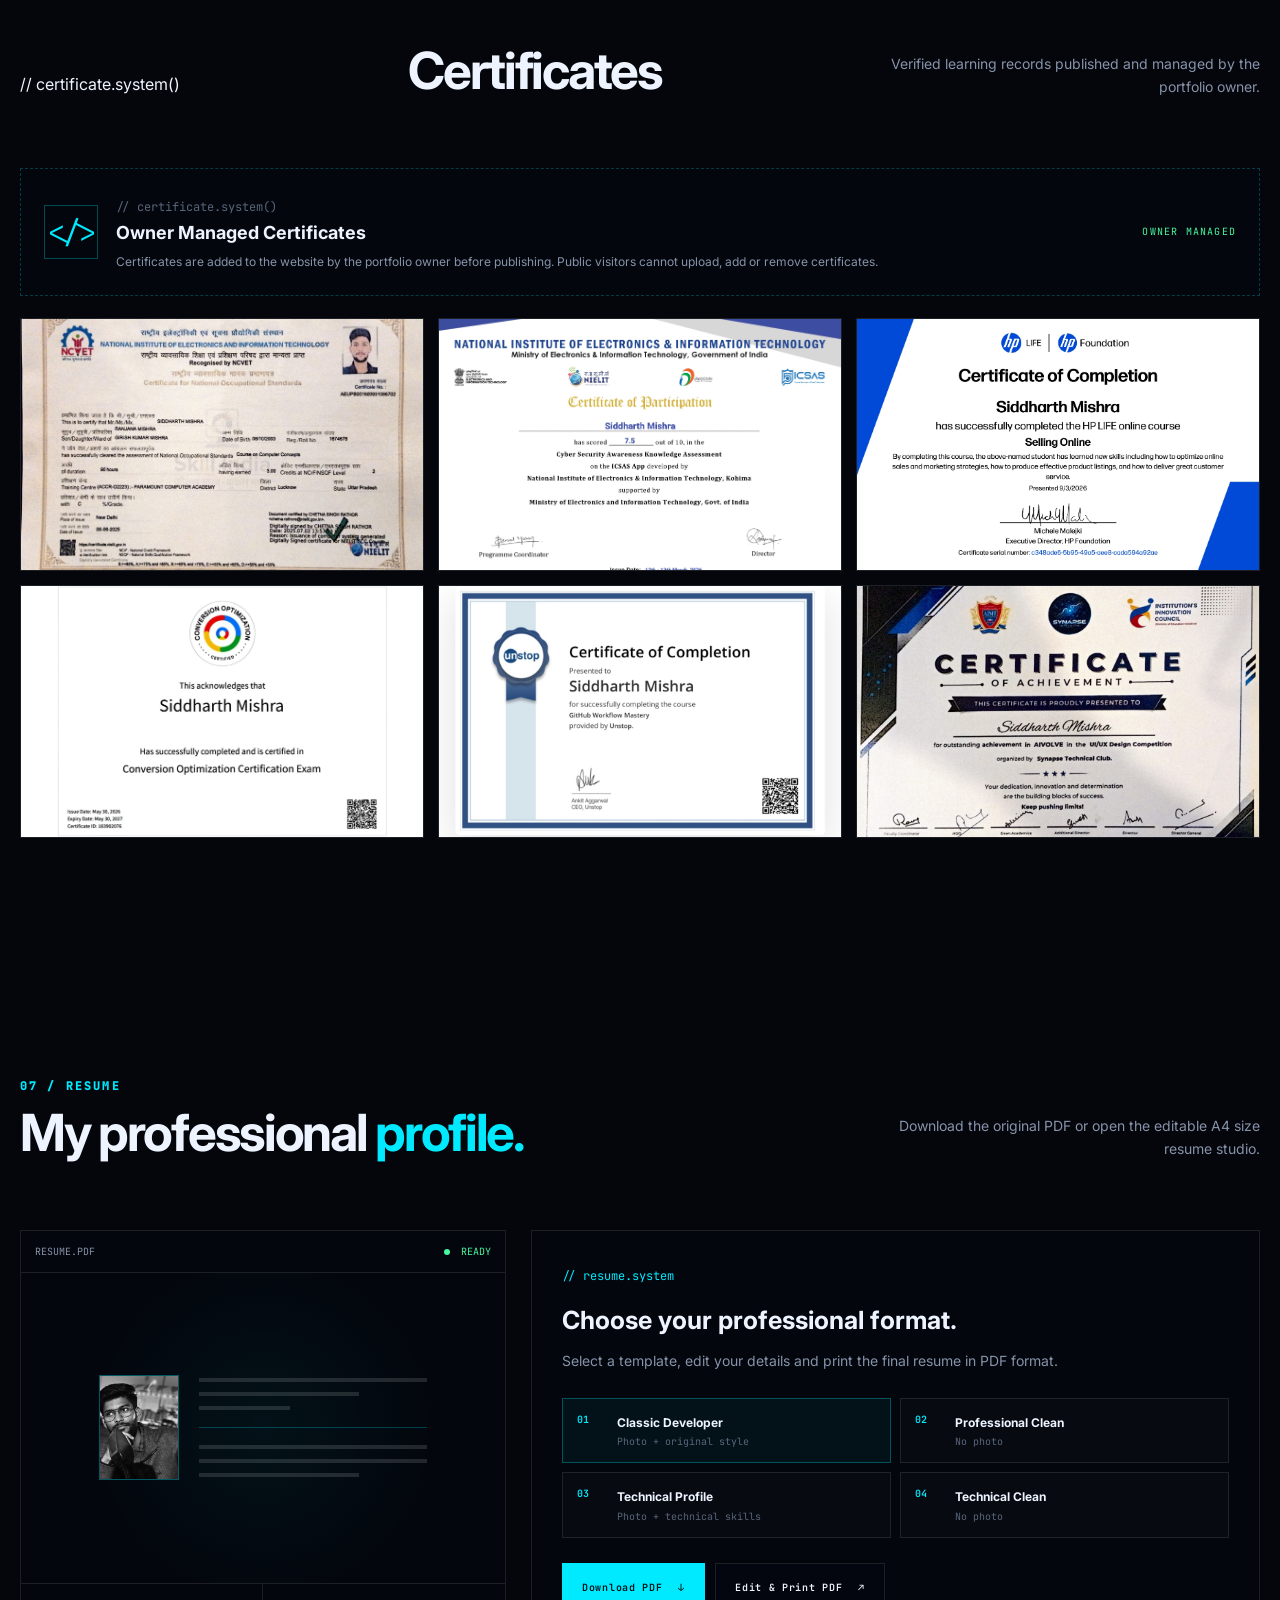
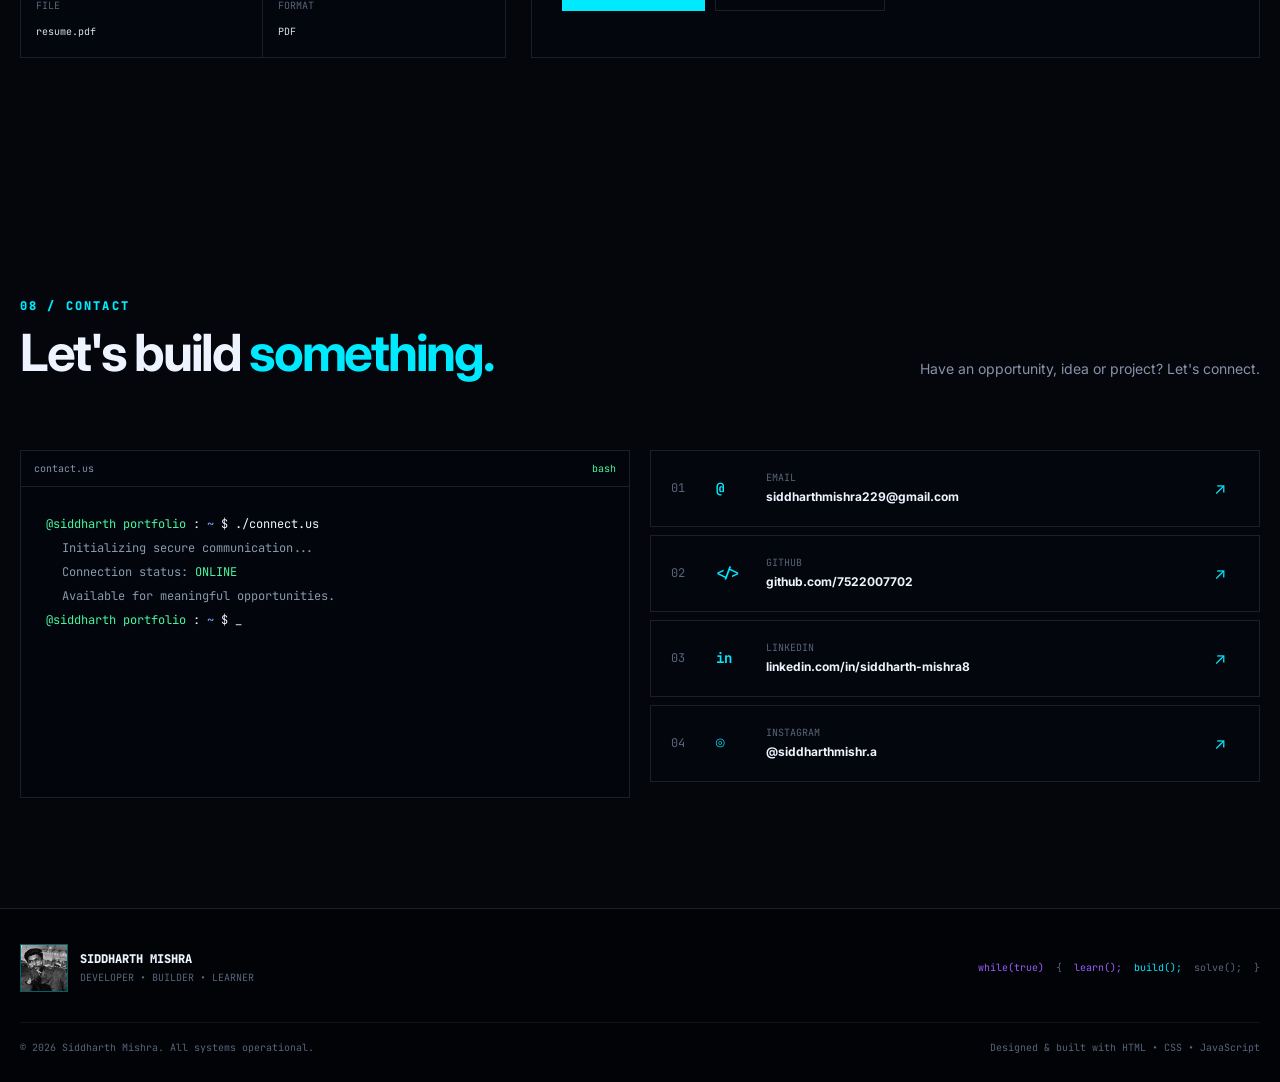
==== commit c9fe7611: "Update portfolio" ====
--- a/index.html
+++ b/index.html
@@ -21,6 +21,9 @@
     <meta name="author" content="Siddharth Mishra">
 
     <meta name="theme-color" content="#05070d">
+    <!-- Real-time weather is loaded by js/background.js using Open-Meteo. -->
+    <meta name="weather-location" content="Lucknow, Uttar Pradesh, India">
+
 
     <meta
         property="og:title"
@@ -46,7 +49,7 @@
     <link rel="stylesheet" href="css/style.css">
 </head>
 
-<body>
+<body data-weather-state="unknown" data-day-period="unknown">
 
 <!-- =========================================================
      GLOBAL UI
@@ -204,7 +207,40 @@
     </div>
 
     <div class="city-vignette"></div>
+
+    <!-- =========================================================
+         REAL-TIME WEATHER STATUS
+         Weather data and behavior are controlled by background.js
+    ========================================================= -->
+    <aside
+        class="real-weather-panel"
+        id="realWeatherPanel"
+        aria-label="Real-time weather information"
+        data-weather-panel
+    >
+        <div class="real-weather-panel-top">
+            <span class="real-weather-live-dot" aria-hidden="true"></span>
+            <span class="real-weather-label">LIVE WEATHER</span>
+            <span class="real-weather-location" data-weather-location>Lucknow</span>
+        </div>
+
+        <div class="real-weather-main">
+            <span class="real-weather-icon" data-weather-icon aria-hidden="true">◌</span>
+            <div class="real-weather-reading">
+                <strong data-weather-temperature>--°C</strong>
+                <span data-weather-description>Loading weather...</span>
+            </div>
+        </div>
+
+        <div class="real-weather-meta" aria-live="polite">
+            <span>Humidity <b data-weather-humidity>--%</b></span>
+            <span>Wind <b data-weather-wind>-- km/h</b></span>
+        </div>
+
+        <div class="real-weather-updated" data-weather-updated>Connecting to weather service...</div>
+    </aside>
 </div>
+
 
 
 <!-- =========================================================
@@ -756,6 +792,8 @@
                 <div class="skill-bar">
                     <span data-width="86%"></span>
                 </div>
+
+                
 
             </div>
 
--- a/css/style.css
+++ b/css/style.css
@@ -4362,4 +4362,912 @@
         print-color-adjust: exact !important;
     }
 
-}+}
+
+/* =========================================================
+   REAL-TIME WEATHER SYSTEM
+   Connected to the weather panel added in index.html
+========================================================= */
+
+.real-weather-panel {
+    position: absolute;
+    top: 96px;
+    right: clamp(18px, 3vw, 46px);
+    z-index: 20;
+    width: min(245px, calc(100vw - 36px));
+    padding: 14px 15px 13px;
+    border: 1px solid rgba(0, 234, 255, .22);
+    background:
+        linear-gradient(145deg, rgba(5, 15, 27, .84), rgba(3, 7, 14, .68));
+    box-shadow:
+        0 0 24px rgba(0, 234, 255, .07),
+        inset 0 0 22px rgba(0, 234, 255, .025);
+    backdrop-filter: blur(12px);
+    color: var(--text);
+    font-family: var(--mono);
+    pointer-events: auto;
+    transition:
+        border-color .35s ease,
+        background .35s ease,
+        box-shadow .35s ease,
+        opacity .35s ease;
+}
+
+.real-weather-panel::before {
+    content: "";
+    position: absolute;
+    top: -1px;
+    left: 14px;
+    right: 14px;
+    height: 1px;
+    background: linear-gradient(90deg, transparent, var(--cyan), transparent);
+    box-shadow: 0 0 12px rgba(0, 234, 255, .55);
+}
+
+.real-weather-panel-top,
+.real-weather-main,
+.real-weather-meta {
+    display: flex;
+    align-items: center;
+}
+
+.real-weather-panel-top {
+    gap: 7px;
+    min-width: 0;
+    margin-bottom: 13px;
+    color: var(--muted);
+    font-size: 9px;
+    letter-spacing: .11em;
+    white-space: nowrap;
+}
+
+.real-weather-live-dot {
+    width: 6px;
+    height: 6px;
+    flex: 0 0 6px;
+    border-radius: 50%;
+    background: var(--green);
+    box-shadow: 0 0 9px var(--green);
+    animation: statusPulse 1.6s infinite;
+}
+
+.real-weather-label {
+    color: var(--green);
+    font-weight: 800;
+}
+
+.real-weather-location {
+    min-width: 0;
+    overflow: hidden;
+    text-overflow: ellipsis;
+    color: var(--muted-2);
+}
+
+.real-weather-main {
+    gap: 12px;
+    margin-bottom: 13px;
+}
+
+.real-weather-icon {
+    width: 43px;
+    height: 43px;
+    display: grid;
+    place-items: center;
+    flex: 0 0 43px;
+    border: 1px solid rgba(0, 234, 255, .2);
+    background: rgba(0, 234, 255, .045);
+    color: var(--cyan);
+    font-family: var(--sans);
+    font-size: 25px;
+    line-height: 1;
+    text-shadow: 0 0 14px currentColor;
+}
+
+.real-weather-reading {
+    min-width: 0;
+    display: flex;
+    flex-direction: column;
+    gap: 3px;
+}
+
+.real-weather-reading strong {
+    color: #f1f7ff;
+    font-family: var(--mono);
+    font-size: 24px;
+    font-weight: 700;
+    line-height: 1;
+    letter-spacing: -.04em;
+}
+
+.real-weather-reading span {
+    overflow: hidden;
+    color: var(--muted);
+    font-size: 10px;
+    line-height: 1.35;
+    text-overflow: ellipsis;
+    white-space: nowrap;
+}
+
+.real-weather-meta {
+    justify-content: space-between;
+    gap: 10px;
+    padding-top: 10px;
+    border-top: 1px solid rgba(255, 255, 255, .07);
+    color: var(--muted-2);
+    font-size: 9px;
+    line-height: 1.4;
+}
+
+.real-weather-meta span {
+    white-space: nowrap;
+}
+
+.real-weather-meta b {
+    color: #b8c8dd;
+    font-weight: 600;
+}
+
+.real-weather-updated {
+    margin-top: 9px;
+    color: var(--muted-2);
+    font-size: 8px;
+    letter-spacing: .02em;
+    line-height: 1.4;
+}
+
+/* Weather state visual adjustments controlled by background.js */
+body[data-weather-state="clear"] .real-weather-panel {
+    border-color: rgba(255, 209, 102, .28);
+    box-shadow:
+        0 0 26px rgba(255, 209, 102, .07),
+        inset 0 0 22px rgba(255, 209, 102, .025);
+}
+
+body[data-weather-state="clear"] .real-weather-icon {
+    color: var(--yellow);
+    border-color: rgba(255, 209, 102, .25);
+    background: rgba(255, 209, 102, .045);
+}
+
+body[data-weather-state="cloudy"] .real-weather-panel,
+body[data-weather-state="fog"] .real-weather-panel {
+    border-color: rgba(160, 190, 220, .25);
+}
+
+body[data-weather-state="cloudy"] .real-weather-icon,
+body[data-weather-state="fog"] .real-weather-icon {
+    color: #a9c5df;
+    border-color: rgba(160, 190, 220, .23);
+    background: rgba(160, 190, 220, .045);
+}
+
+body[data-weather-state="rain"] .real-weather-panel {
+    border-color: rgba(0, 234, 255, .34);
+    box-shadow:
+        0 0 30px rgba(0, 234, 255, .11),
+        inset 0 0 24px rgba(0, 234, 255, .035);
+}
+
+body[data-weather-state="rain"] .real-weather-icon {
+    color: var(--cyan);
+}
+
+body[data-weather-state="storm"] .real-weather-panel {
+    border-color: rgba(155, 92, 255, .4);
+    box-shadow:
+        0 0 32px rgba(155, 92, 255, .13),
+        inset 0 0 24px rgba(155, 92, 255, .04);
+}
+
+body[data-weather-state="storm"] .real-weather-icon {
+    color: var(--purple);
+    border-color: rgba(155, 92, 255, .3);
+    background: rgba(155, 92, 255, .06);
+}
+
+body[data-weather-state="snow"] .real-weather-panel {
+    border-color: rgba(190, 225, 255, .32);
+}
+
+body[data-weather-state="snow"] .real-weather-icon {
+    color: #c8e5ff;
+    border-color: rgba(190, 225, 255, .28);
+    background: rgba(190, 225, 255, .05);
+}
+
+/* Optional classes for weather controller effects */
+.city-background.weather-clear .rain {
+    opacity: 0 !important;
+}
+
+.city-background.weather-cloudy .rain,
+.city-background.weather-fog .rain {
+    opacity: .035;
+}
+
+.city-background.weather-rain .rain {
+    opacity: .34;
+}
+
+.city-background.weather-storm .rain {
+    opacity: .52;
+}
+
+.city-background.weather-snow .rain {
+    opacity: .08;
+}
+
+.city-background.weather-fog::after {
+    content: "";
+    position: absolute;
+    inset: 0;
+    z-index: 8;
+    pointer-events: none;
+    background:
+        linear-gradient(180deg, rgba(155, 180, 205, .025), rgba(155, 180, 205, .14)),
+        radial-gradient(ellipse at center bottom, rgba(150, 180, 205, .12), transparent 65%);
+    mix-blend-mode: screen;
+    opacity: .7;
+}
+
+.city-background.weather-storm .city-sky {
+    filter: brightness(.78) saturate(.9);
+}
+
+.city-background.weather-storm .neon-sign,
+.city-background.weather-storm .hologram {
+    animation-duration: 1.4s;
+}
+
+/* Responsive weather panel */
+@media (max-width: 900px) {
+    .real-weather-panel {
+        top: 88px;
+        right: 18px;
+        width: 220px;
+    }
+}
+
+@media (max-width: 600px) {
+    .real-weather-panel {
+        top: 84px;
+        right: 12px;
+        width: 190px;
+        padding: 11px 12px;
+    }
+
+    .real-weather-panel-top {
+        margin-bottom: 10px;
+        font-size: 8px;
+    }
+
+    .real-weather-main {
+        gap: 9px;
+        margin-bottom: 10px;
+    }
+
+    .real-weather-icon {
+        width: 36px;
+        height: 36px;
+        flex-basis: 36px;
+        font-size: 21px;
+    }
+
+    .real-weather-reading strong {
+        font-size: 20px;
+    }
+
+    .real-weather-reading span,
+    .real-weather-meta,
+    .real-weather-updated {
+        font-size: 8px;
+    }
+}
+
+@media (max-width: 420px) {
+    .real-weather-panel {
+        top: 82px;
+        right: 10px;
+        width: 174px;
+    }
+
+    .real-weather-location {
+        display: none;
+    }
+
+    .real-weather-meta {
+        align-items: flex-start;
+        flex-direction: column;
+        gap: 3px;
+    }
+}
+
+@media (prefers-reduced-motion: reduce) {
+    .real-weather-live-dot {
+        animation: none;
+    }
+}
+
+/* =========================================================
+   REAL-TIME WEATHER PANEL
+========================================================= */
+
+.weather-panel {
+    position: fixed;
+    top: 96px;
+    right: 24px;
+    z-index: 7000;
+
+    width: 245px;
+    padding: 17px;
+
+    color: var(--text);
+    background:
+        linear-gradient(
+            145deg,
+            rgba(7, 14, 27, 0.94),
+            rgba(4, 8, 17, 0.86)
+        );
+
+    border: 1px solid rgba(0, 234, 255, 0.22);
+    border-radius: 14px;
+
+    box-shadow:
+        0 18px 55px rgba(0, 0, 0, 0.3),
+        inset 0 0 30px rgba(0, 234, 255, 0.025);
+
+    backdrop-filter: blur(18px);
+    -webkit-backdrop-filter: blur(18px);
+
+    overflow: hidden;
+
+    opacity: 0;
+    transform: translateY(-10px);
+    animation: weatherPanelReveal 0.8s 1.2s ease forwards;
+}
+
+.weather-panel::before {
+    content: "";
+    position: absolute;
+    inset: 0;
+
+    background:
+        linear-gradient(
+            120deg,
+            transparent 20%,
+            rgba(0, 234, 255, 0.035),
+            transparent 70%
+        );
+
+    pointer-events: none;
+}
+
+.weather-panel-header {
+    position: relative;
+    display: flex;
+    align-items: center;
+    justify-content: space-between;
+    gap: 12px;
+
+    padding-bottom: 12px;
+    margin-bottom: 14px;
+
+    border-bottom: 1px solid rgba(255, 255, 255, 0.08);
+}
+
+.weather-panel-title {
+    display: flex;
+    align-items: center;
+    gap: 7px;
+
+    color: var(--muted);
+    font: 700 9px var(--mono);
+    letter-spacing: 0.12em;
+}
+
+.weather-live-dot {
+    width: 7px;
+    height: 7px;
+    flex: 0 0 7px;
+
+    border-radius: 50%;
+    background: var(--green);
+
+    box-shadow:
+        0 0 0 4px rgba(71, 246, 160, 0.08),
+        0 0 12px rgba(71, 246, 160, 0.8);
+
+    animation: weatherLivePulse 1.8s ease-in-out infinite;
+}
+
+.weather-api-status {
+    color: var(--cyan);
+    font: 700 8px var(--mono);
+    letter-spacing: 0.08em;
+}
+
+.weather-api-status.error {
+    color: var(--red);
+}
+
+.weather-main {
+    position: relative;
+
+    display: flex;
+    align-items: center;
+    gap: 13px;
+
+    margin-bottom: 13px;
+}
+
+.weather-icon {
+    display: grid;
+    place-items: center;
+
+    width: 54px;
+    height: 54px;
+    flex: 0 0 54px;
+
+    border: 1px solid rgba(0, 234, 255, 0.18);
+    border-radius: 13px;
+
+    color: var(--cyan);
+    background: rgba(0, 234, 255, 0.055);
+
+    font-size: 29px;
+    line-height: 1;
+
+    text-shadow: 0 0 18px currentColor;
+}
+
+.weather-temperature {
+    min-width: 0;
+    display: flex;
+    flex-direction: column;
+    gap: 2px;
+}
+
+.weather-temperature strong {
+    color: var(--text);
+    font: 700 28px var(--mono);
+    line-height: 1;
+    letter-spacing: -0.06em;
+}
+
+.weather-temperature span {
+    color: var(--muted);
+    font: 500 10px var(--mono);
+    line-height: 1.4;
+    text-transform: uppercase;
+}
+
+.weather-location {
+    display: flex;
+    align-items: center;
+    gap: 7px;
+
+    margin-bottom: 14px;
+
+    color: var(--muted);
+    font: 500 10px var(--mono);
+}
+
+.weather-location-pin {
+    color: var(--purple);
+    font-size: 15px;
+}
+
+.weather-period {
+    display: flex;
+    align-items: center;
+    justify-content: space-between;
+    gap: 10px;
+
+    padding: 10px 11px;
+    margin-bottom: 12px;
+
+    border: 1px solid rgba(155, 92, 255, 0.18);
+    border-radius: 9px;
+
+    background: rgba(155, 92, 255, 0.055);
+}
+
+.weather-period-label {
+    color: var(--muted-2);
+    font: 700 8px var(--mono);
+    letter-spacing: 0.1em;
+}
+
+.weather-period strong {
+    color: var(--purple);
+    font: 700 10px var(--mono);
+    letter-spacing: 0.06em;
+    text-transform: uppercase;
+}
+
+.weather-details {
+    display: grid;
+    grid-template-columns: repeat(2, minmax(0, 1fr));
+    gap: 8px;
+}
+
+.weather-detail-item {
+    display: flex;
+    flex-direction: column;
+    gap: 4px;
+
+    padding: 10px;
+
+    border: 1px solid rgba(255, 255, 255, 0.07);
+    border-radius: 9px;
+
+    background: rgba(255, 255, 255, 0.025);
+}
+
+.weather-detail-label {
+    color: var(--muted-2);
+    font: 700 8px var(--mono);
+    letter-spacing: 0.08em;
+}
+
+.weather-detail-item strong {
+    color: var(--cyan);
+    font: 700 11px var(--mono);
+}
+
+.weather-updated {
+    margin-top: 12px;
+
+    color: var(--muted-2);
+    font: 500 8px var(--mono);
+    letter-spacing: 0.03em;
+}
+
+.weather-updated span {
+    color: var(--muted);
+}
+
+/* =========================================================
+   WEATHER STATES
+========================================================= */
+
+body[data-weather-state="clear"] .weather-icon {
+    color: #ffd166;
+    background: rgba(255, 209, 102, 0.08);
+    border-color: rgba(255, 209, 102, 0.2);
+}
+
+body[data-weather-state="cloudy"] .weather-icon {
+    color: #a9c4df;
+    background: rgba(169, 196, 223, 0.08);
+    border-color: rgba(169, 196, 223, 0.2);
+}
+
+body[data-weather-state="fog"] .weather-icon {
+    color: #b6c6d8;
+    background: rgba(182, 198, 216, 0.08);
+    border-color: rgba(182, 198, 216, 0.2);
+}
+
+body[data-weather-state="rain"] .weather-icon {
+    color: #65bfff;
+    background: rgba(101, 191, 255, 0.08);
+    border-color: rgba(101, 191, 255, 0.2);
+}
+
+body[data-weather-state="storm"] .weather-icon {
+    color: #c18cff;
+    background: rgba(193, 140, 255, 0.08);
+    border-color: rgba(193, 140, 255, 0.2);
+}
+
+body[data-weather-state="snow"] .weather-icon {
+    color: #d8f3ff;
+    background: rgba(216, 243, 255, 0.08);
+    border-color: rgba(216, 243, 255, 0.2);
+}
+
+/* =========================================================
+   DAY PERIOD BACKGROUND STATES
+========================================================= */
+
+.city-background {
+    transition:
+        filter 1.5s ease,
+        opacity 1.5s ease,
+        background 1.5s ease;
+}
+
+/* Morning */
+
+body[data-day-period="morning"] .city-background {
+    filter: saturate(1.08) brightness(1.08);
+}
+
+body[data-day-period="morning"] .city-sky {
+    background:
+        radial-gradient(
+            circle at 72% 25%,
+            rgba(255, 174, 92, 0.24),
+            transparent 28%
+        ),
+        radial-gradient(
+            circle at 25% 35%,
+            rgba(255, 110, 72, 0.1),
+            transparent 32%
+        ),
+        linear-gradient(
+            180deg,
+            #21182a 0%,
+            #38243a 42%,
+            #080b14 100%
+        );
+}
+
+body[data-day-period="morning"] .moon-glow {
+    opacity: 0.2;
+    filter: hue-rotate(160deg);
+}
+
+/* Day */
+
+body[data-day-period="day"] .city-background {
+    filter: saturate(0.95) brightness(1.22);
+}
+
+body[data-day-period="day"] .city-sky {
+    background:
+        radial-gradient(
+            circle at 65% 20%,
+            rgba(255, 223, 145, 0.24),
+            transparent 28%
+        ),
+        radial-gradient(
+            circle at 30% 30%,
+            rgba(0, 234, 255, 0.1),
+            transparent 32%
+        ),
+        linear-gradient(
+            180deg,
+            #182a43 0%,
+            #213b55 45%,
+            #0a101b 100%
+        );
+}
+
+body[data-day-period="day"] .moon-glow {
+    opacity: 0.05;
+}
+
+/* Afternoon */
+
+body[data-day-period="afternoon"] .city-background {
+    filter: saturate(1.05) brightness(1.13);
+}
+
+body[data-day-period="afternoon"] .city-sky {
+    background:
+        radial-gradient(
+            circle at 74% 26%,
+            rgba(255, 176, 75, 0.24),
+            transparent 29%
+        ),
+        radial-gradient(
+            circle at 22% 32%,
+            rgba(0, 234, 255, 0.09),
+            transparent 34%
+        ),
+        linear-gradient(
+            180deg,
+            #243044 0%,
+            #25354b 46%,
+            #0a101b 100%
+        );
+}
+
+/* Evening */
+
+body[data-day-period="evening"] .city-background {
+    filter: saturate(1.2) brightness(0.9);
+}
+
+body[data-day-period="evening"] .city-sky {
+    background:
+        radial-gradient(
+            circle at 75% 27%,
+            rgba(255, 103, 71, 0.28),
+            transparent 28%
+        ),
+        radial-gradient(
+            circle at 40% 25%,
+            rgba(155, 92, 255, 0.18),
+            transparent 35%
+        ),
+        linear-gradient(
+            180deg,
+            #24162f 0%,
+            #171a31 46%,
+            #05070e 100%
+        );
+}
+
+body[data-day-period="evening"] .moon-glow {
+    opacity: 0.5;
+}
+
+/* Night */
+
+body[data-day-period="night"] .city-background {
+    filter: saturate(1.18) brightness(0.78);
+}
+
+body[data-day-period="night"] .city-sky {
+    background:
+        radial-gradient(
+            circle at 70% 18%,
+            rgba(80, 140, 255, 0.18),
+            transparent 28%
+        ),
+        radial-gradient(
+            circle at 28% 32%,
+            rgba(0, 234, 255, 0.08),
+            transparent 32%
+        ),
+        linear-gradient(
+            180deg,
+            #030511 0%,
+            #080b19 48%,
+            #020308 100%
+        );
+}
+
+body[data-day-period="night"] .moon-glow {
+    opacity: 1;
+}
+
+body[data-day-period="night"] .weather-period strong {
+    color: #a9c4ff;
+}
+
+/* =========================================================
+   WEATHER PANEL ANIMATIONS
+========================================================= */
+
+@keyframes weatherPanelReveal {
+    from {
+        opacity: 0;
+        transform: translateY(-10px);
+    }
+
+    to {
+        opacity: 1;
+        transform: translateY(0);
+    }
+}
+
+@keyframes weatherLivePulse {
+    0%,
+    100% {
+        opacity: 1;
+        transform: scale(1);
+    }
+
+    50% {
+        opacity: 0.45;
+        transform: scale(0.75);
+    }
+}
+
+/* =========================================================
+   RESPONSIVE WEATHER PANEL
+========================================================= */
+
+@media (max-width: 1100px) {
+    .weather-panel {
+        top: auto;
+        right: 18px;
+        bottom: 18px;
+        width: 225px;
+    }
+}
+
+@media (max-width: 768px) {
+    .weather-panel {
+        top: auto;
+        right: 12px;
+        bottom: 12px;
+
+        width: 205px;
+        padding: 13px;
+
+        border-radius: 12px;
+    }
+
+    .weather-panel-header {
+        margin-bottom: 11px;
+        padding-bottom: 10px;
+    }
+
+    .weather-panel-title {
+        font-size: 8px;
+    }
+
+    .weather-api-status {
+        font-size: 7px;
+    }
+
+    .weather-icon {
+        width: 45px;
+        height: 45px;
+        flex-basis: 45px;
+        font-size: 23px;
+    }
+
+    .weather-temperature strong {
+        font-size: 23px;
+    }
+
+    .weather-temperature span {
+        font-size: 8px;
+    }
+
+    .weather-location {
+        font-size: 8px;
+        margin-bottom: 10px;
+    }
+
+    .weather-period {
+        padding: 8px;
+        margin-bottom: 9px;
+    }
+
+    .weather-period-label,
+    .weather-detail-label {
+        font-size: 7px;
+    }
+
+    .weather-period strong,
+    .weather-detail-item strong {
+        font-size: 9px;
+    }
+
+    .weather-detail-item {
+        padding: 8px;
+    }
+
+    .weather-updated {
+        font-size: 7px;
+        margin-top: 9px;
+    }
+}
+
+@media (max-width: 480px) {
+    .weather-panel {
+        right: 10px;
+        bottom: 10px;
+        width: 185px;
+    }
+
+    .weather-panel-title {
+        letter-spacing: 0.05em;
+    }
+
+    .weather-period {
+        flex-direction: column;
+        align-items: flex-start;
+        gap: 4px;
+    }
+}
+
+/* Hide panel when reduced motion is preferred only visually less animated */
+@media (prefers-reduced-motion: reduce) {
+    .weather-panel {
+        animation: none;
+        opacity: 1;
+        transform: none;
+    }
+
+    .weather-live-dot {
+        animation: none;
+    }
+}
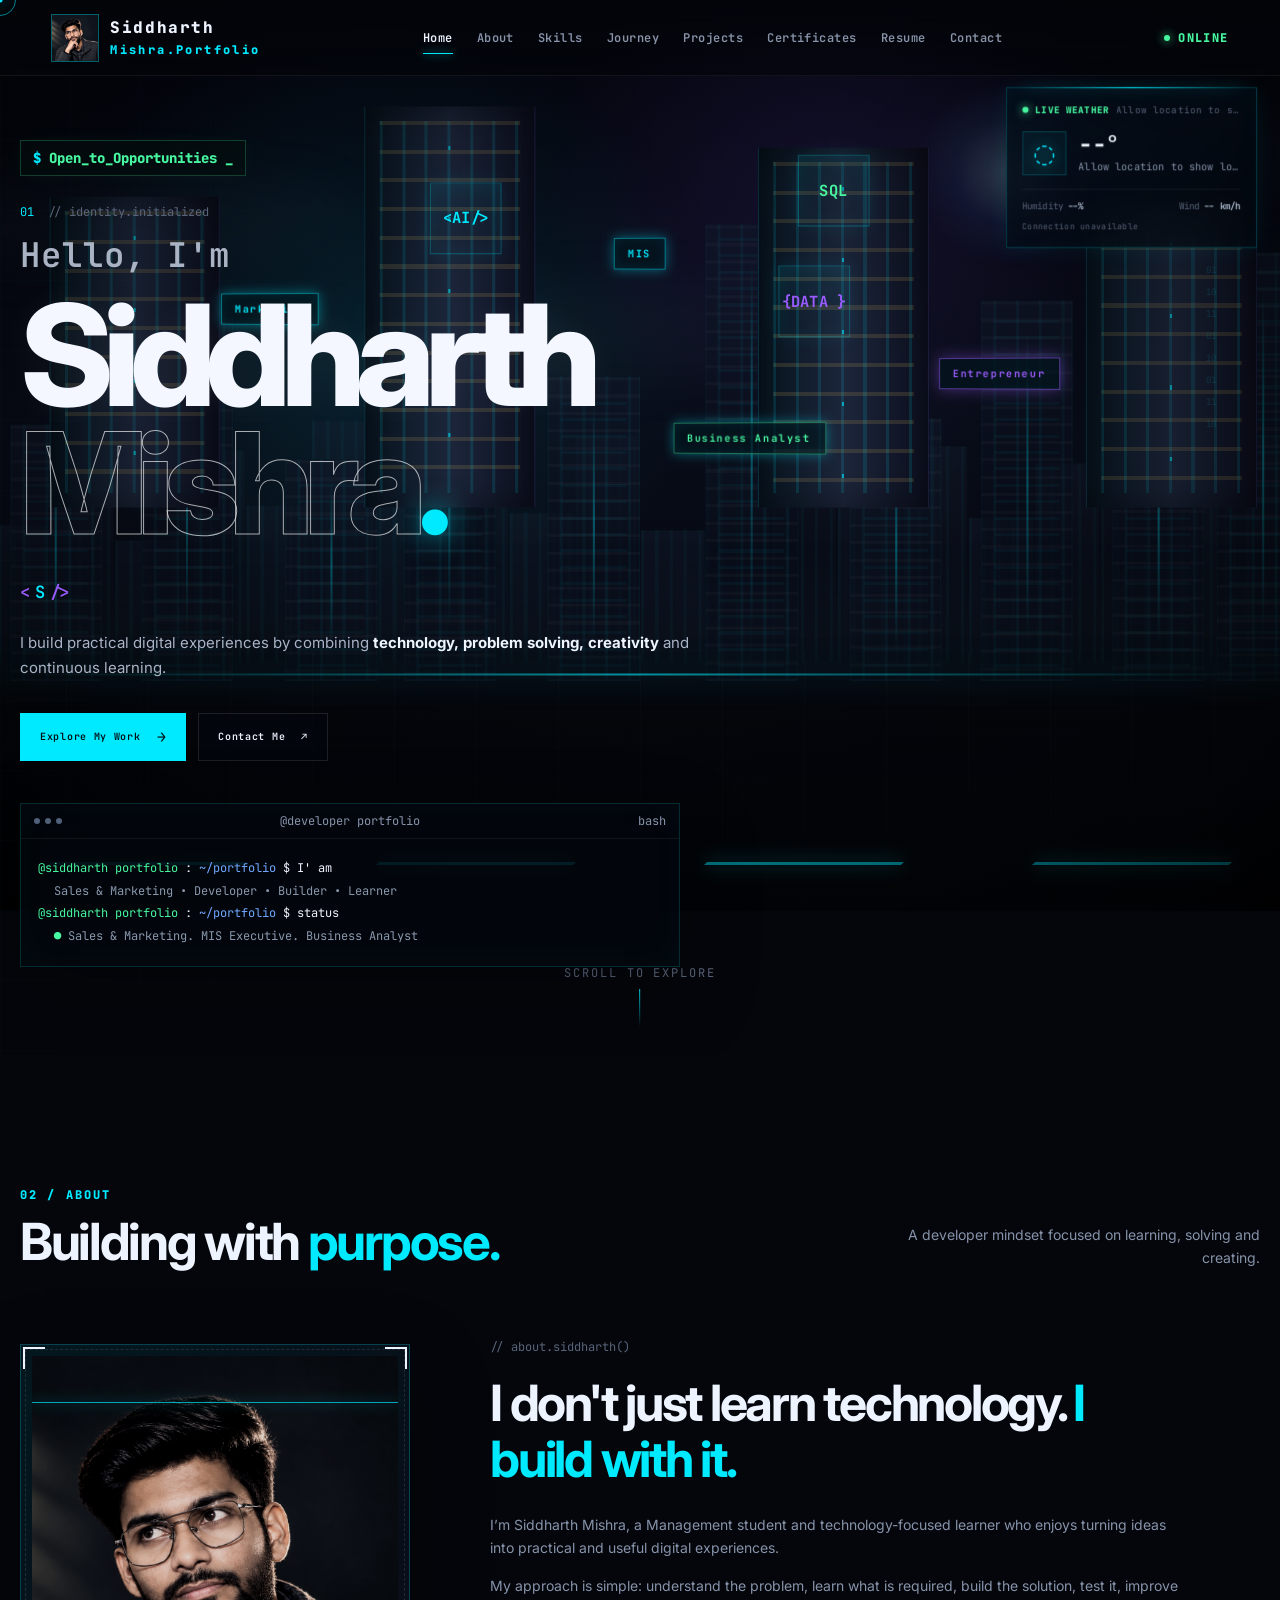
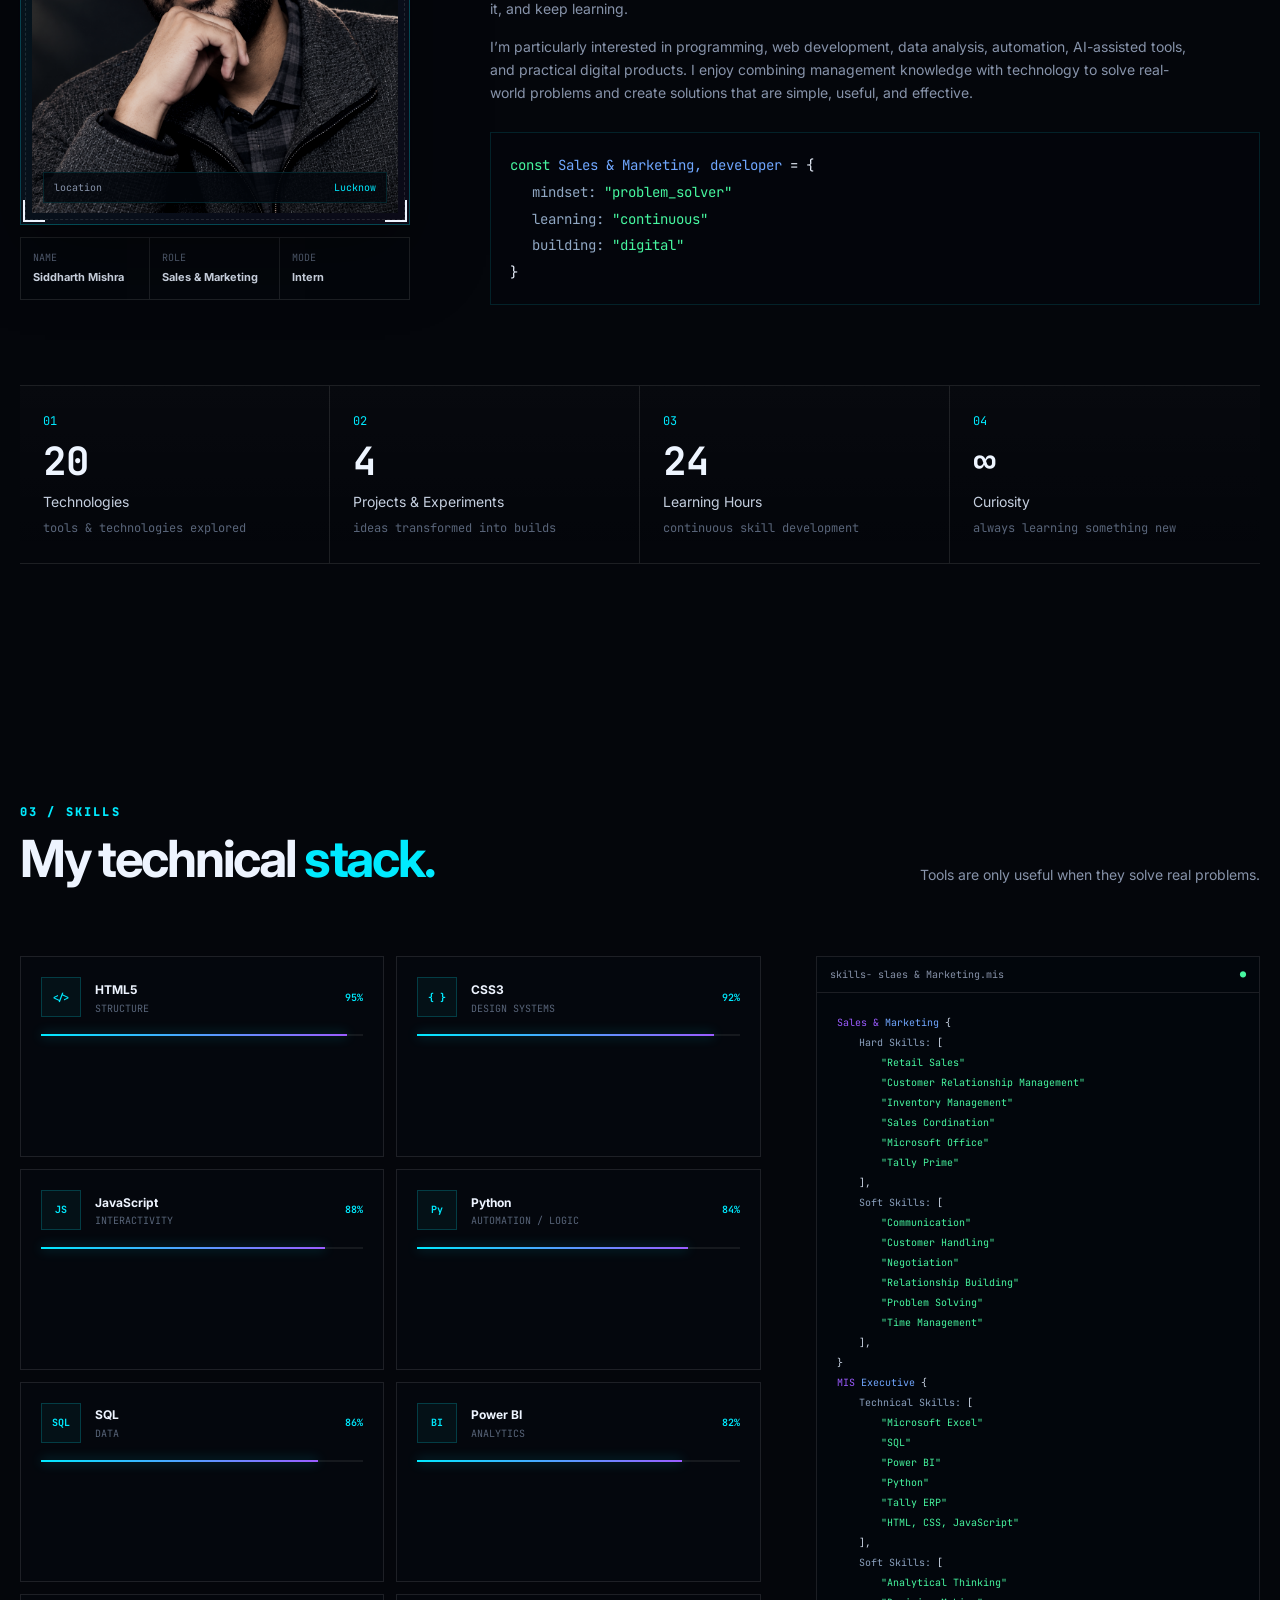
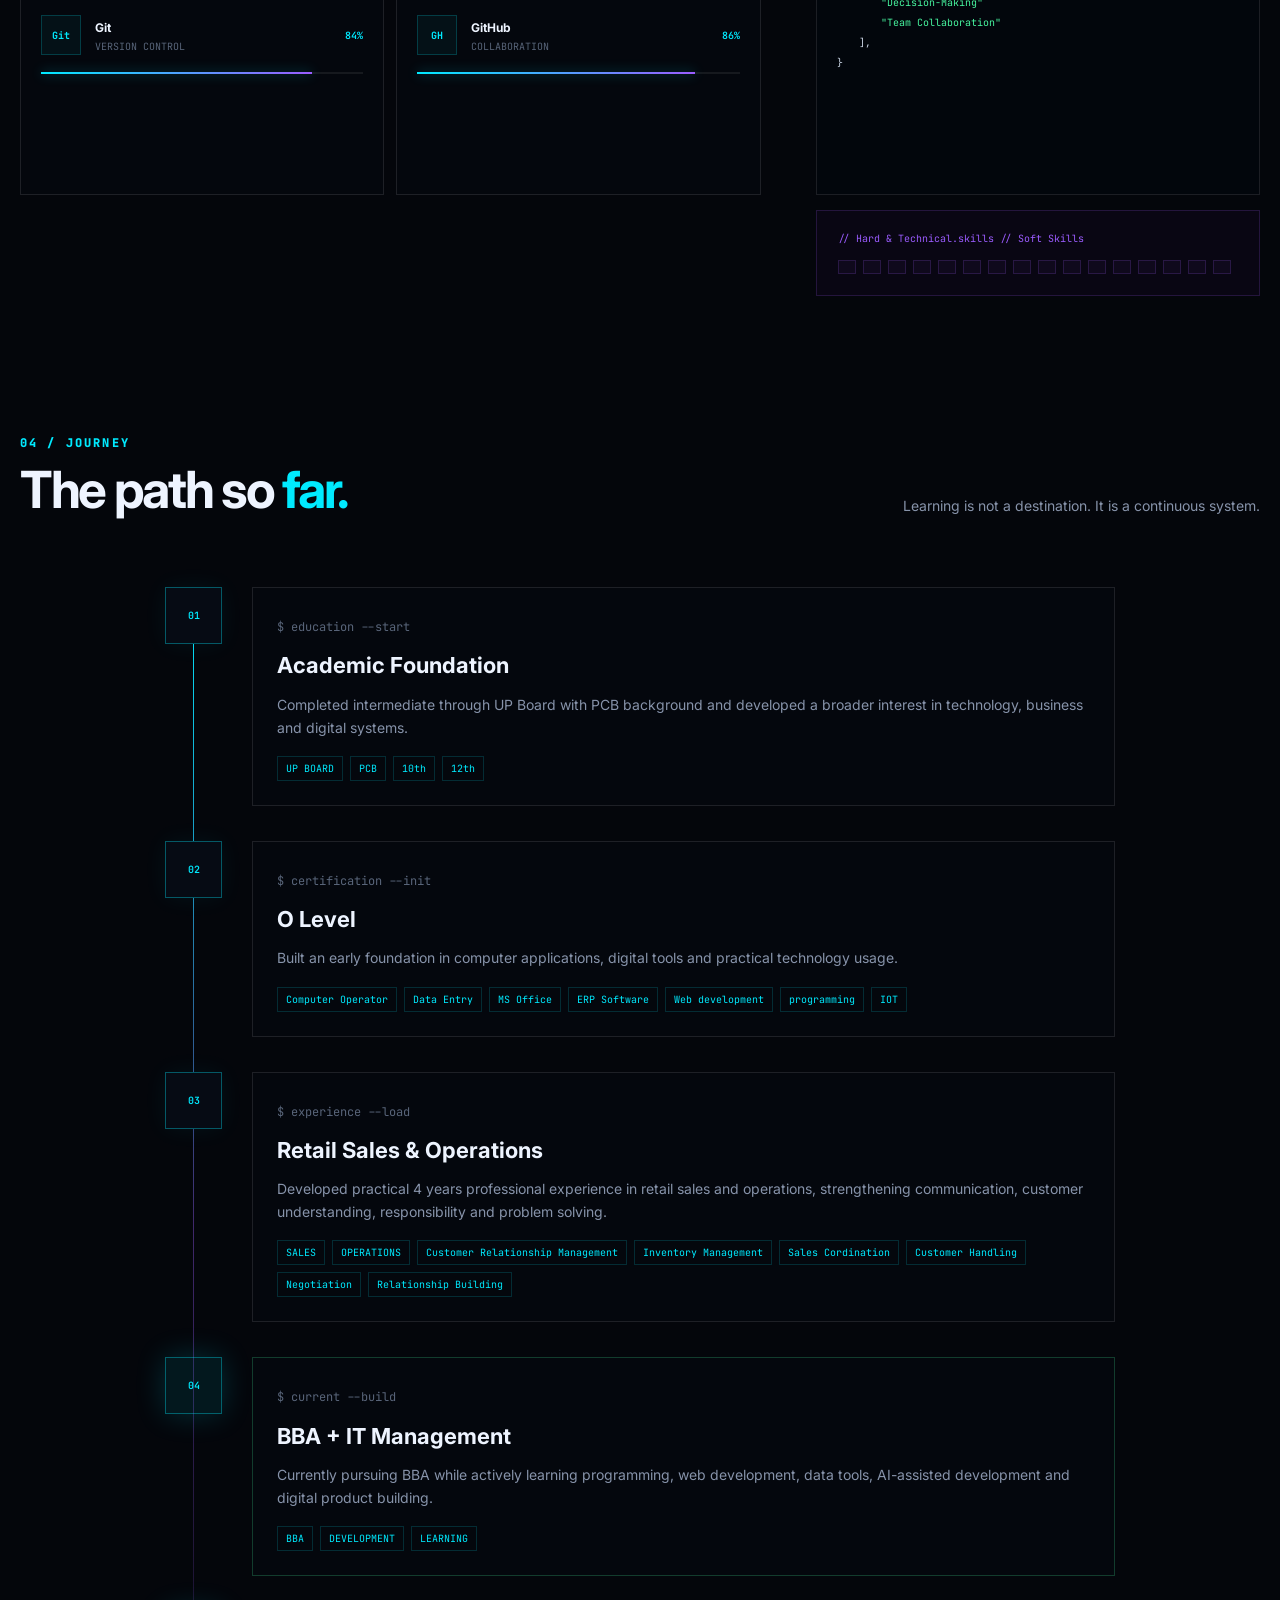
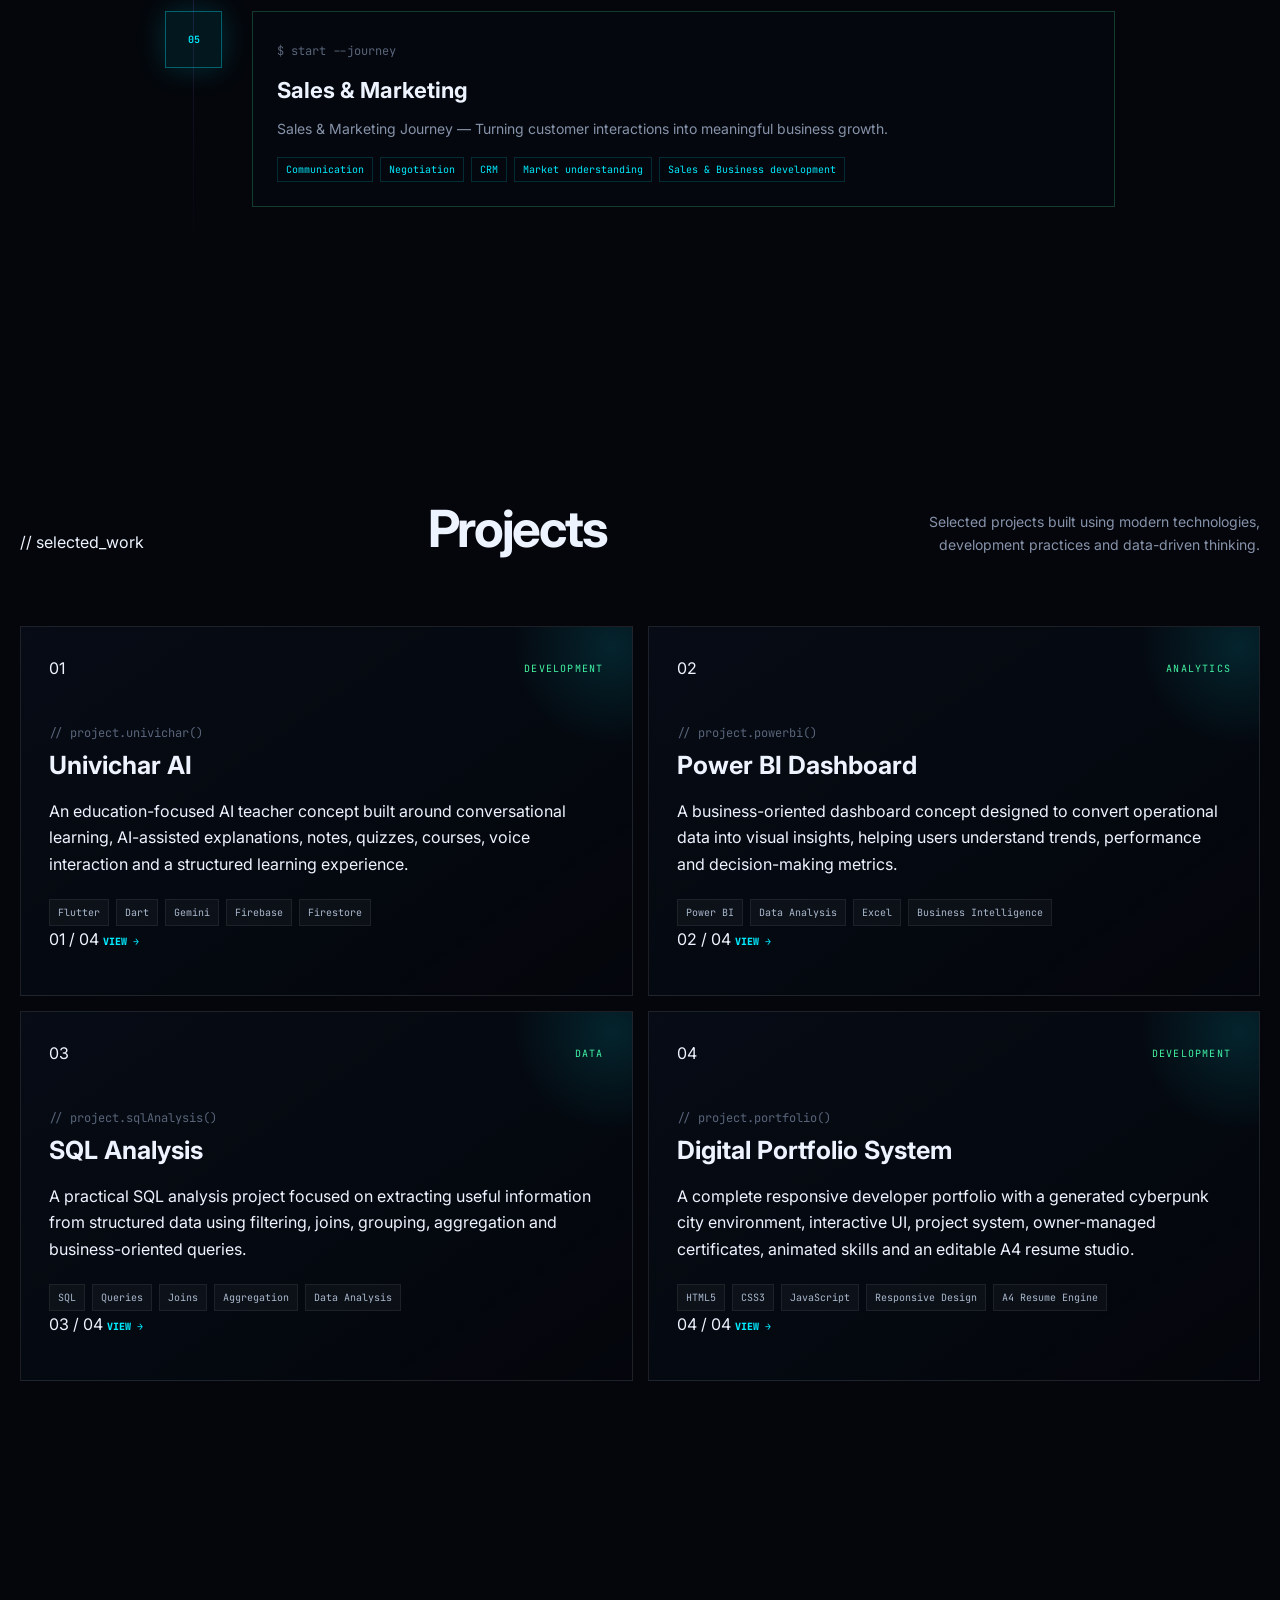
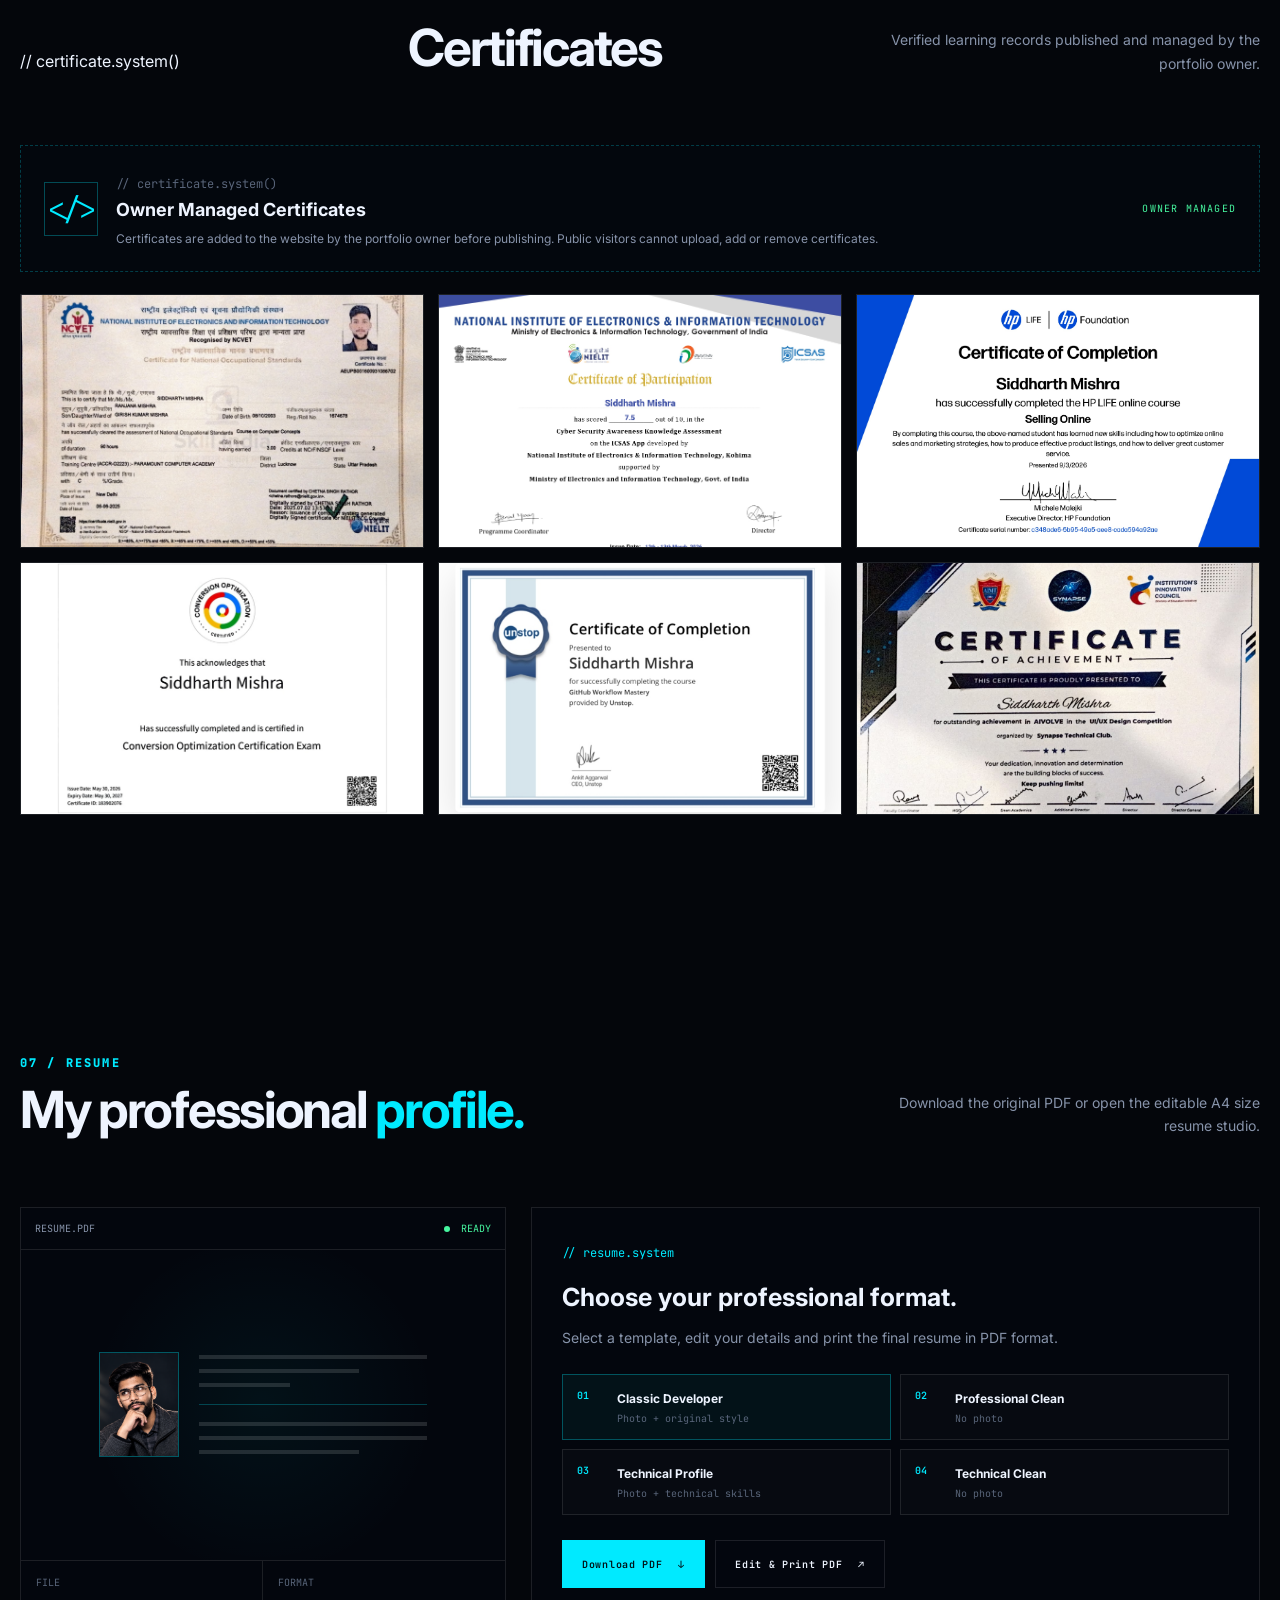
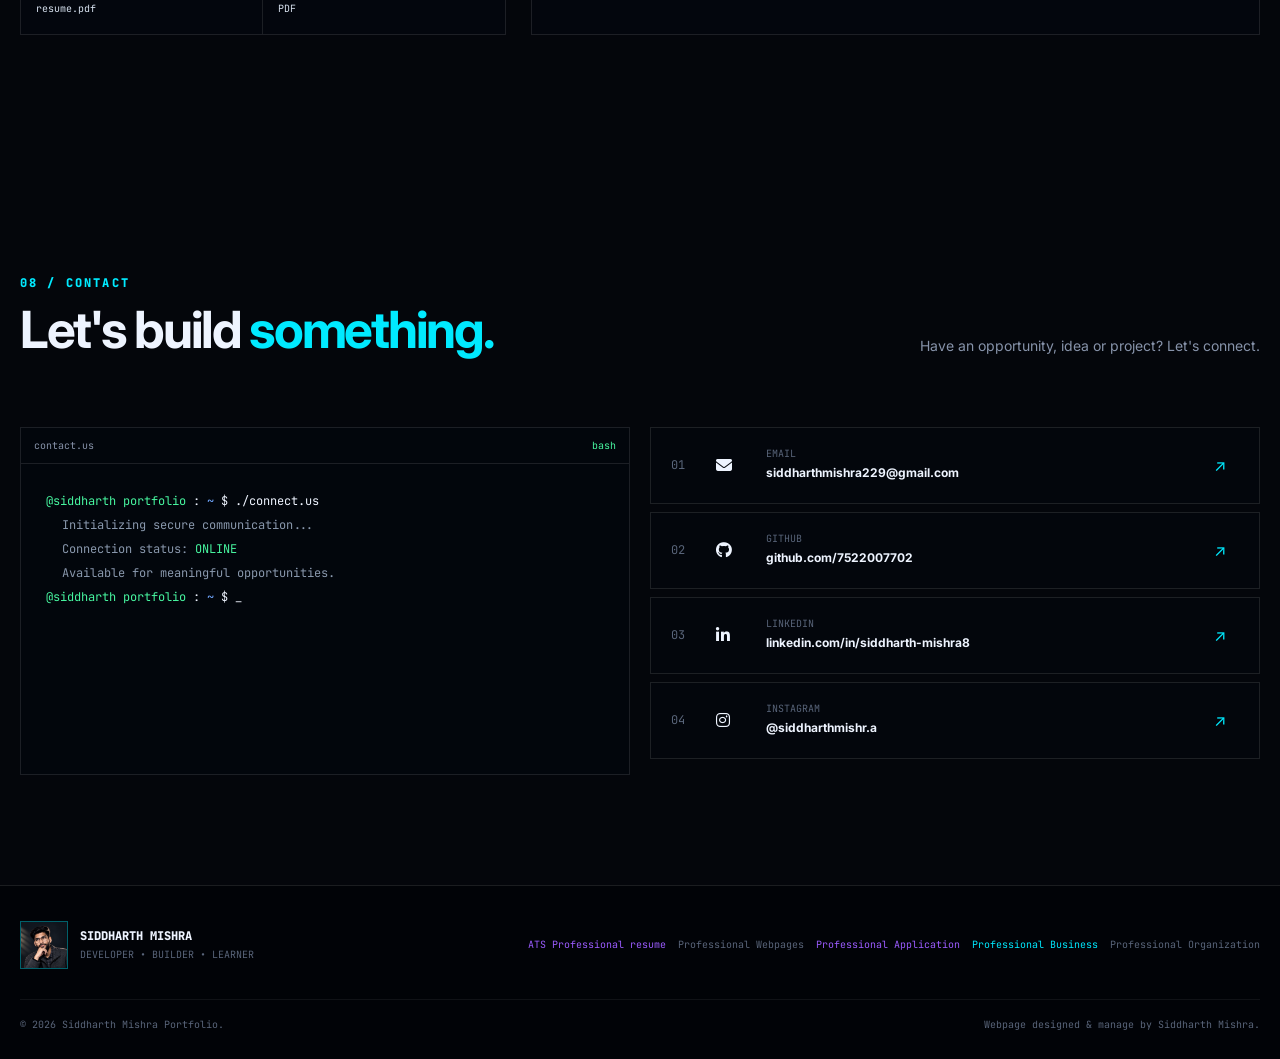
==== commit 15fe78e9: "Update portfolio website" ====
--- a/index.html
+++ b/index.html
@@ -37,7 +37,7 @@
 
     <title>Siddharth Mishra</title>
 
-    <link rel="icon" type="image/svg+xml" href="assets/Siddharth.jpg">
+    <link rel="icon" type="image/svg+xml" href="assets/icon.jpg">
 
     <link rel="preconnect" href="https://fonts.googleapis.com">
 
@@ -47,6 +47,12 @@
     >
 
     <link rel="stylesheet" href="css/style.css">
+
+    <!-- Font Awesome -->
+<link
+  rel="stylesheet"
+  href="https://cdnjs.cloudflare.com/ajax/libs/font-awesome/6.5.2/css/all.min.css"
+/>
 </head>
 
 <body data-weather-state="unknown" data-day-period="unknown">
@@ -488,7 +494,7 @@
 
                 <div>
                     <span>MODE</span>
-                    <strong>Compus & Hybrid</strong>
+                    <strong>Intern</strong>
                 </div>
 
             </div>
@@ -1114,7 +1120,7 @@
 
                 <span class="timeline-command">$ current --build</span>
 
-                <h3>BBA + Tech</h3>
+                <h3>BBA + IT Management</h3>
 
                 <p>
                     Currently pursuing BBA while actively learning
@@ -1145,15 +1151,16 @@
                 <h3>Sales & Marketing</h3>
 
                 <p>
-                    Currently pursuing BBA while actively learning
-                    programming, web development, data tools,
-                    AI-assisted development and digital product building.
+                    Sales & Marketing Journey — Turning customer interactions 
+                    into meaningful business growth.
                 </p>
 
                 <div class="timeline-tags">
-                    <span>BBA</span>
-                    <span>DEVELOPMENT</span>
-                    <span>LEARNING</span>
+                    <span>Communication</span>
+                    <span>Negotiation</span>
+                    <span>CRM</span>
+                    <span>Market understanding</span>
+                    <span>Sales & Business development</span>
                 </div>
 
             </div>
@@ -1679,7 +1686,7 @@
             >
                 <span class="contact-index">01</span>
 
-                <span class="contact-icon">@</span>
+                <i class="fa-solid fa-envelope"></i>
 
                 <span class="contact-main">
                     <small>EMAIL</small>
@@ -1697,7 +1704,7 @@
             >
                 <span class="contact-index">02</span>
 
-                <span class="contact-icon">&lt;/&gt;</span>
+                <i class="fa-brands fa-github"></i>
 
                 <span class="contact-main">
                     <small>GITHUB</small>
@@ -1715,7 +1722,7 @@
             >
                 <span class="contact-index">03</span>
 
-                <span class="contact-icon">in</span>
+                <i class="fa-brands fa-linkedin-in"></i>
 
                 <span class="contact-main">
                     <small>LINKEDIN</small>
@@ -1733,7 +1740,7 @@
             >
                 <span class="contact-index">04</span>
 
-                <span class="contact-icon">◎</span>
+                <i class="fa-brands fa-instagram"></i>
 
                 <span class="contact-main">
                     <small>INSTAGRAM</small>
@@ -1775,12 +1782,11 @@
 
         <div class="footer-code">
 
-            <span>while(true)</span>
-            <span>{</span>
-            <span>learn();</span>
-            <span>build();</span>
-            <span>solve();</span>
-            <span>}</span>
+            <span>ATS Professional resume</span>
+            <span>Professional Webpages</span>
+            <span>Professional Application</span>
+            <span>Professional Business</span>
+            <span>Professional Organization</span>
 
         </div>
 
@@ -1789,12 +1795,12 @@
     <div class="footer-bottom">
 
         <span>
-            © <span id="currentYear"></span> Siddharth Mishra.
-            All systems operational.
+            © <span id="currentYear"></span> Siddharth Mishra
+            Portfolio.
         </span>
 
         <span>
-            Designed & built with HTML • CSS • JavaScript
+           Webpage designed & manage by Siddharth Mishra.
         </span>
 
     </div>
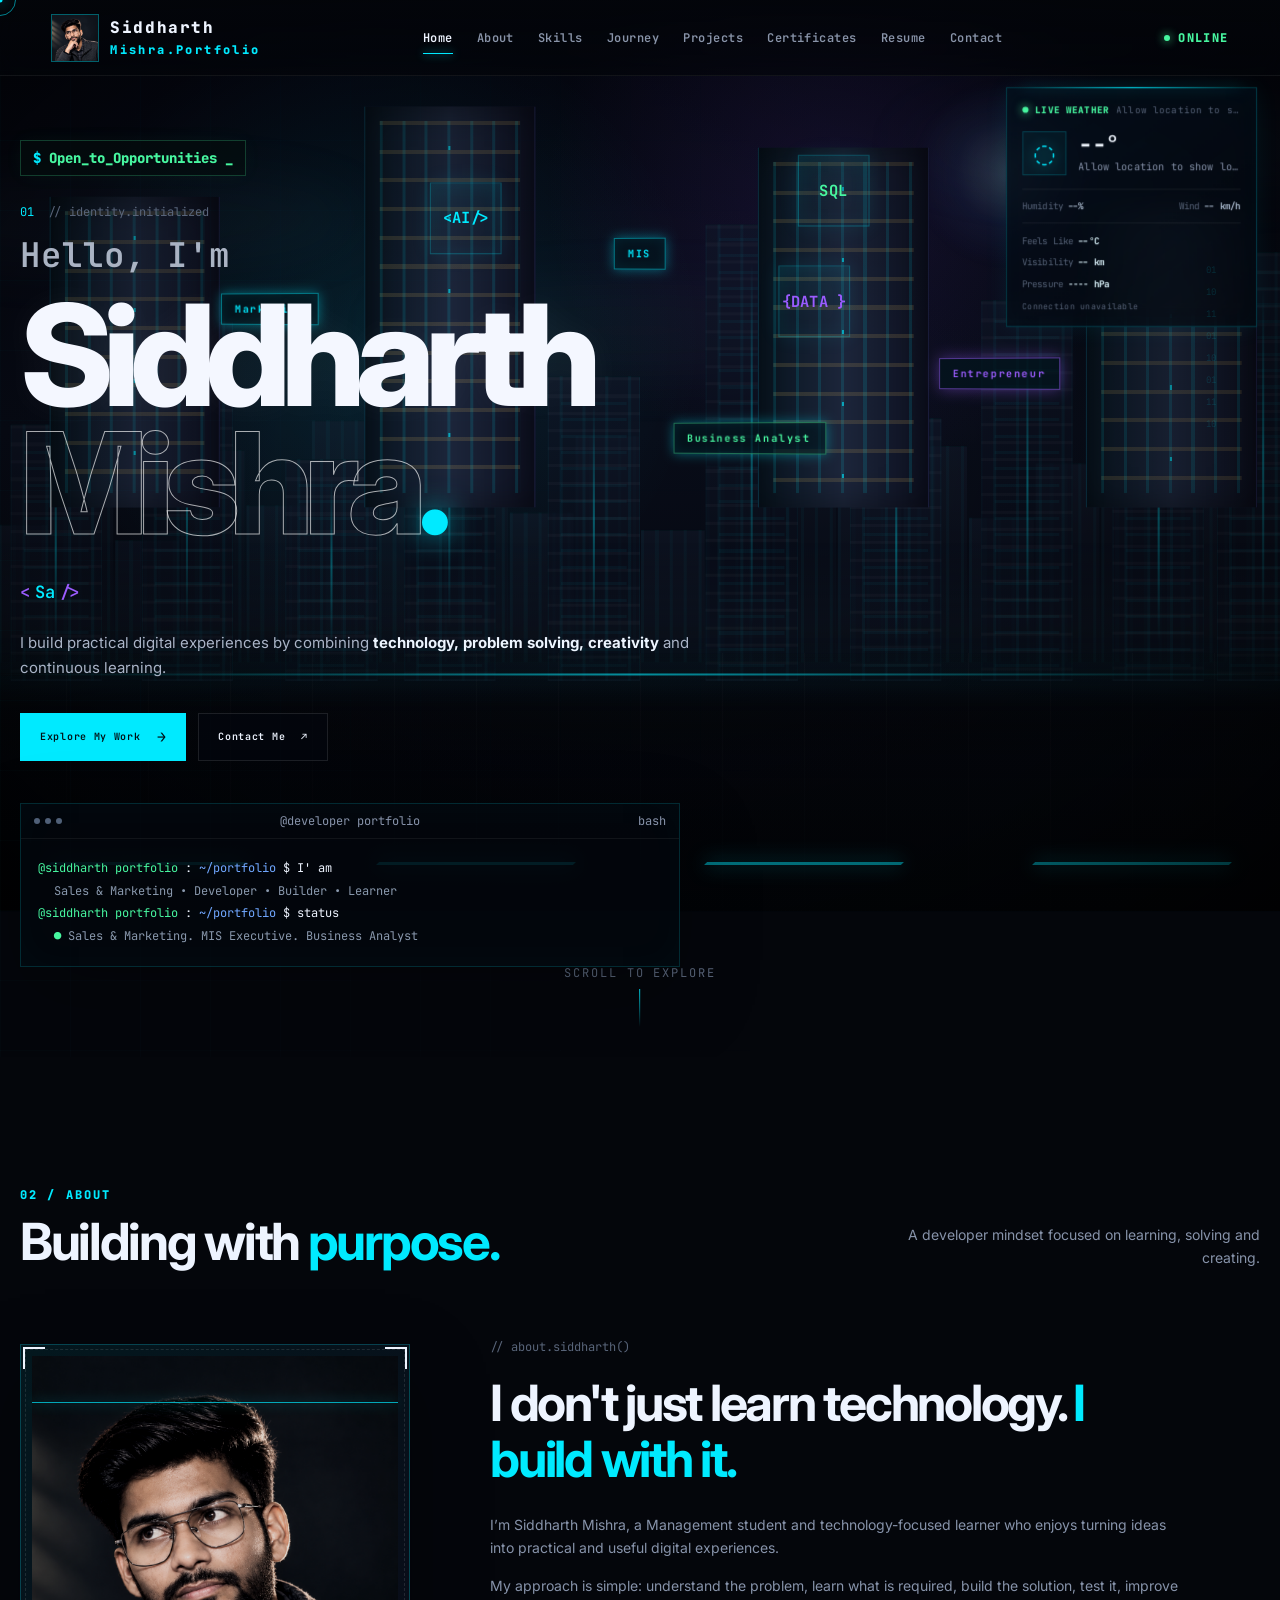
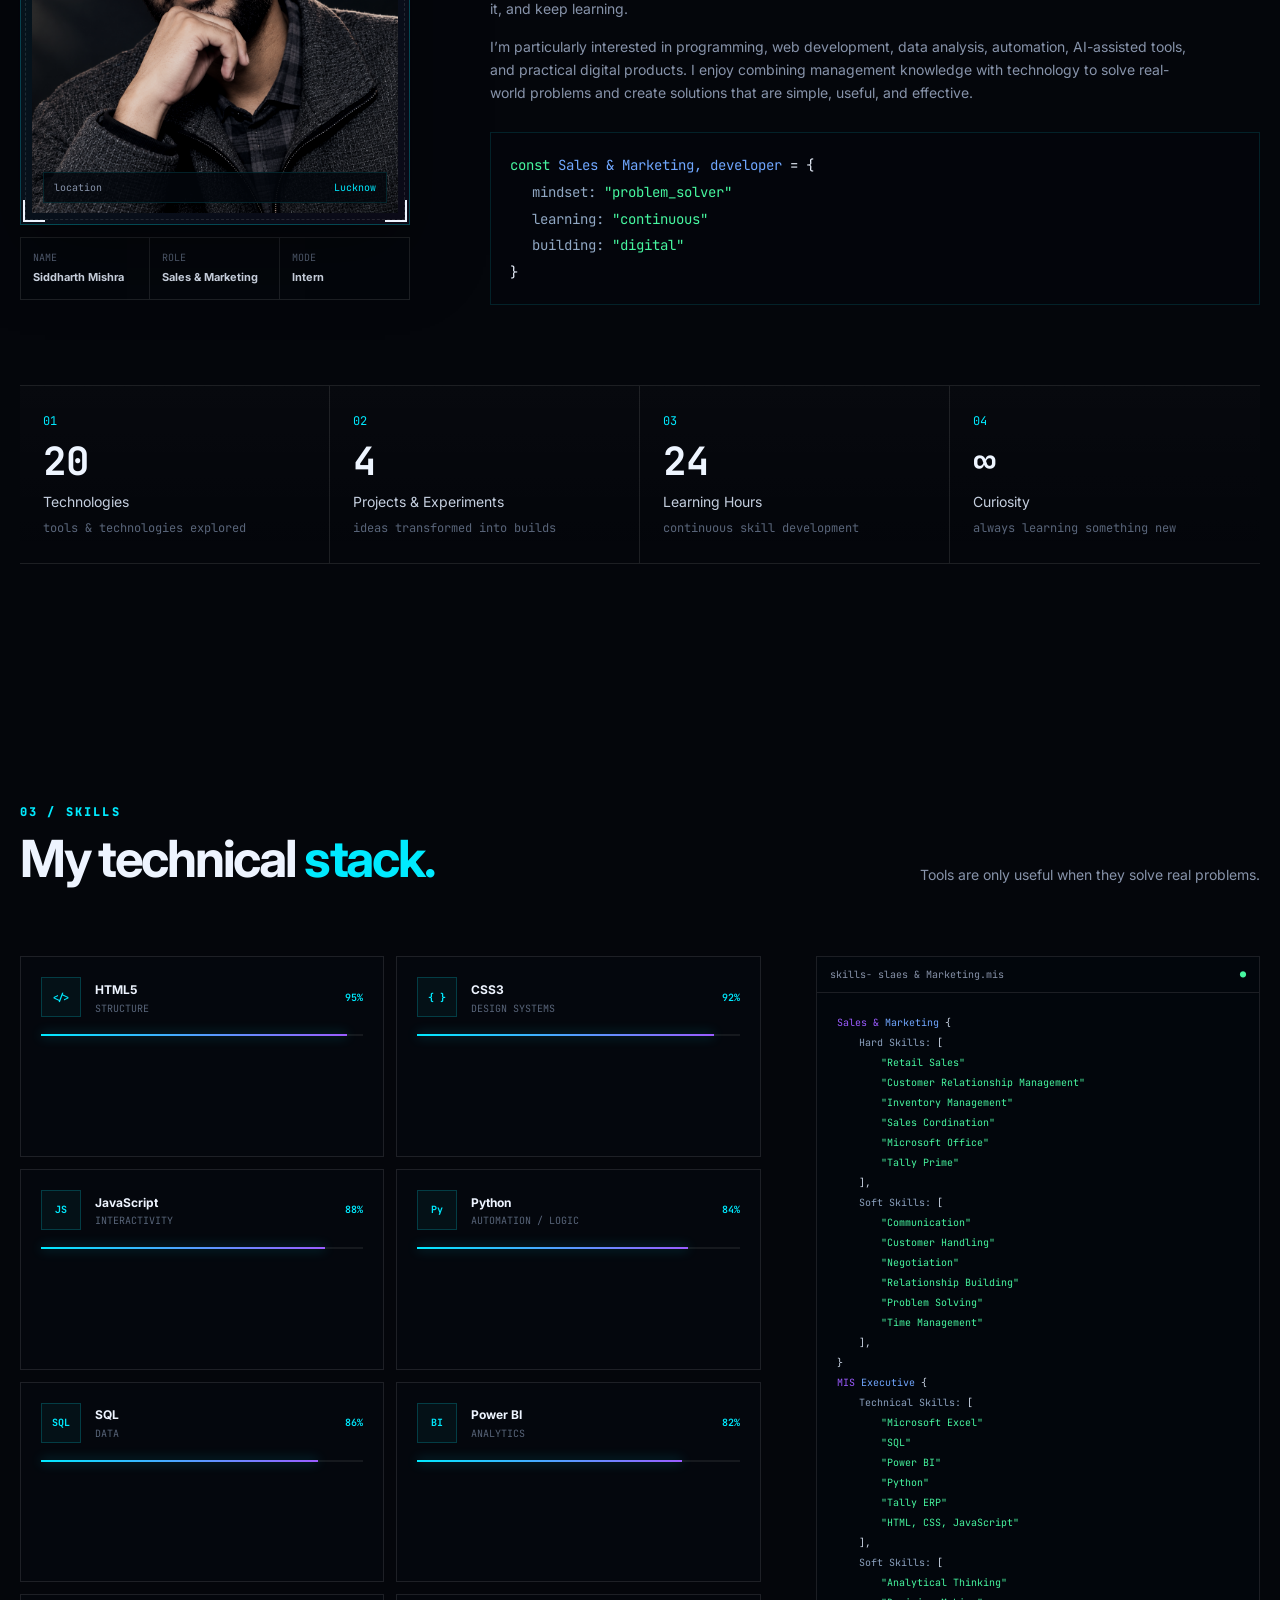
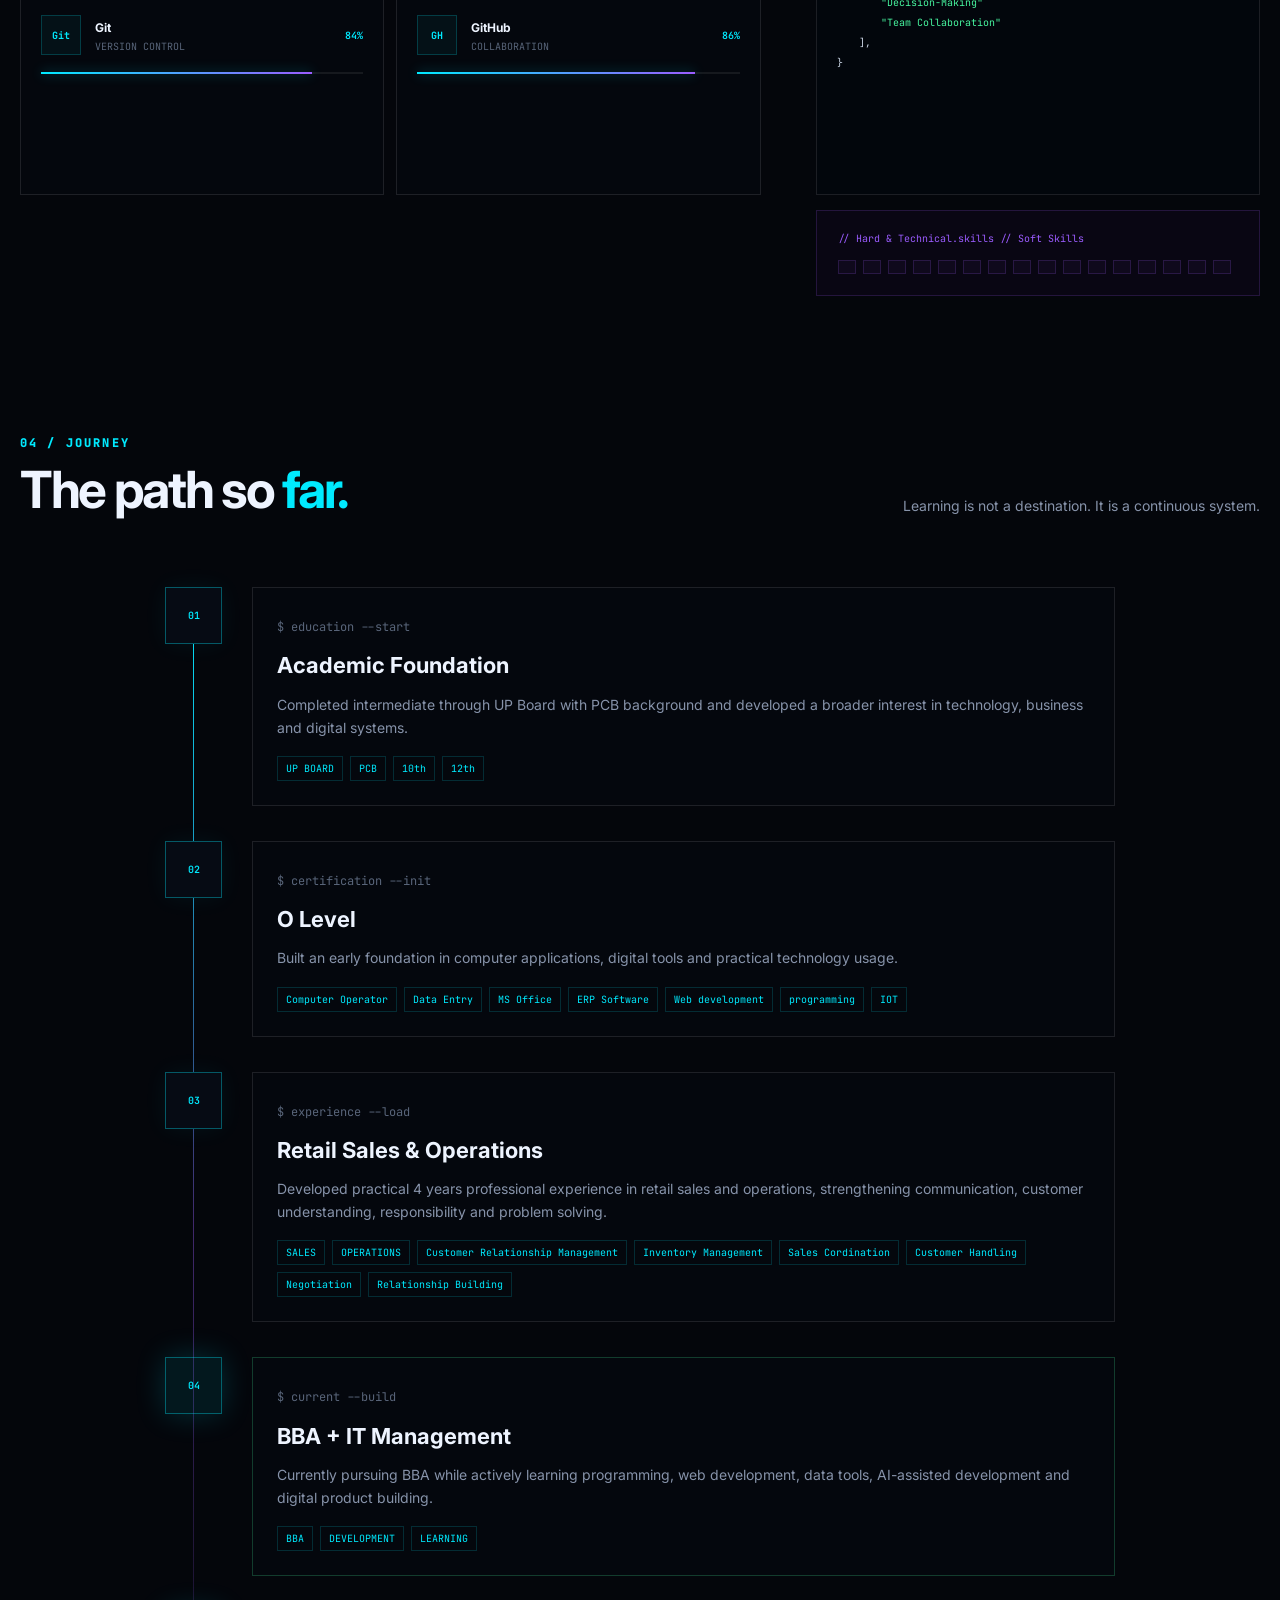
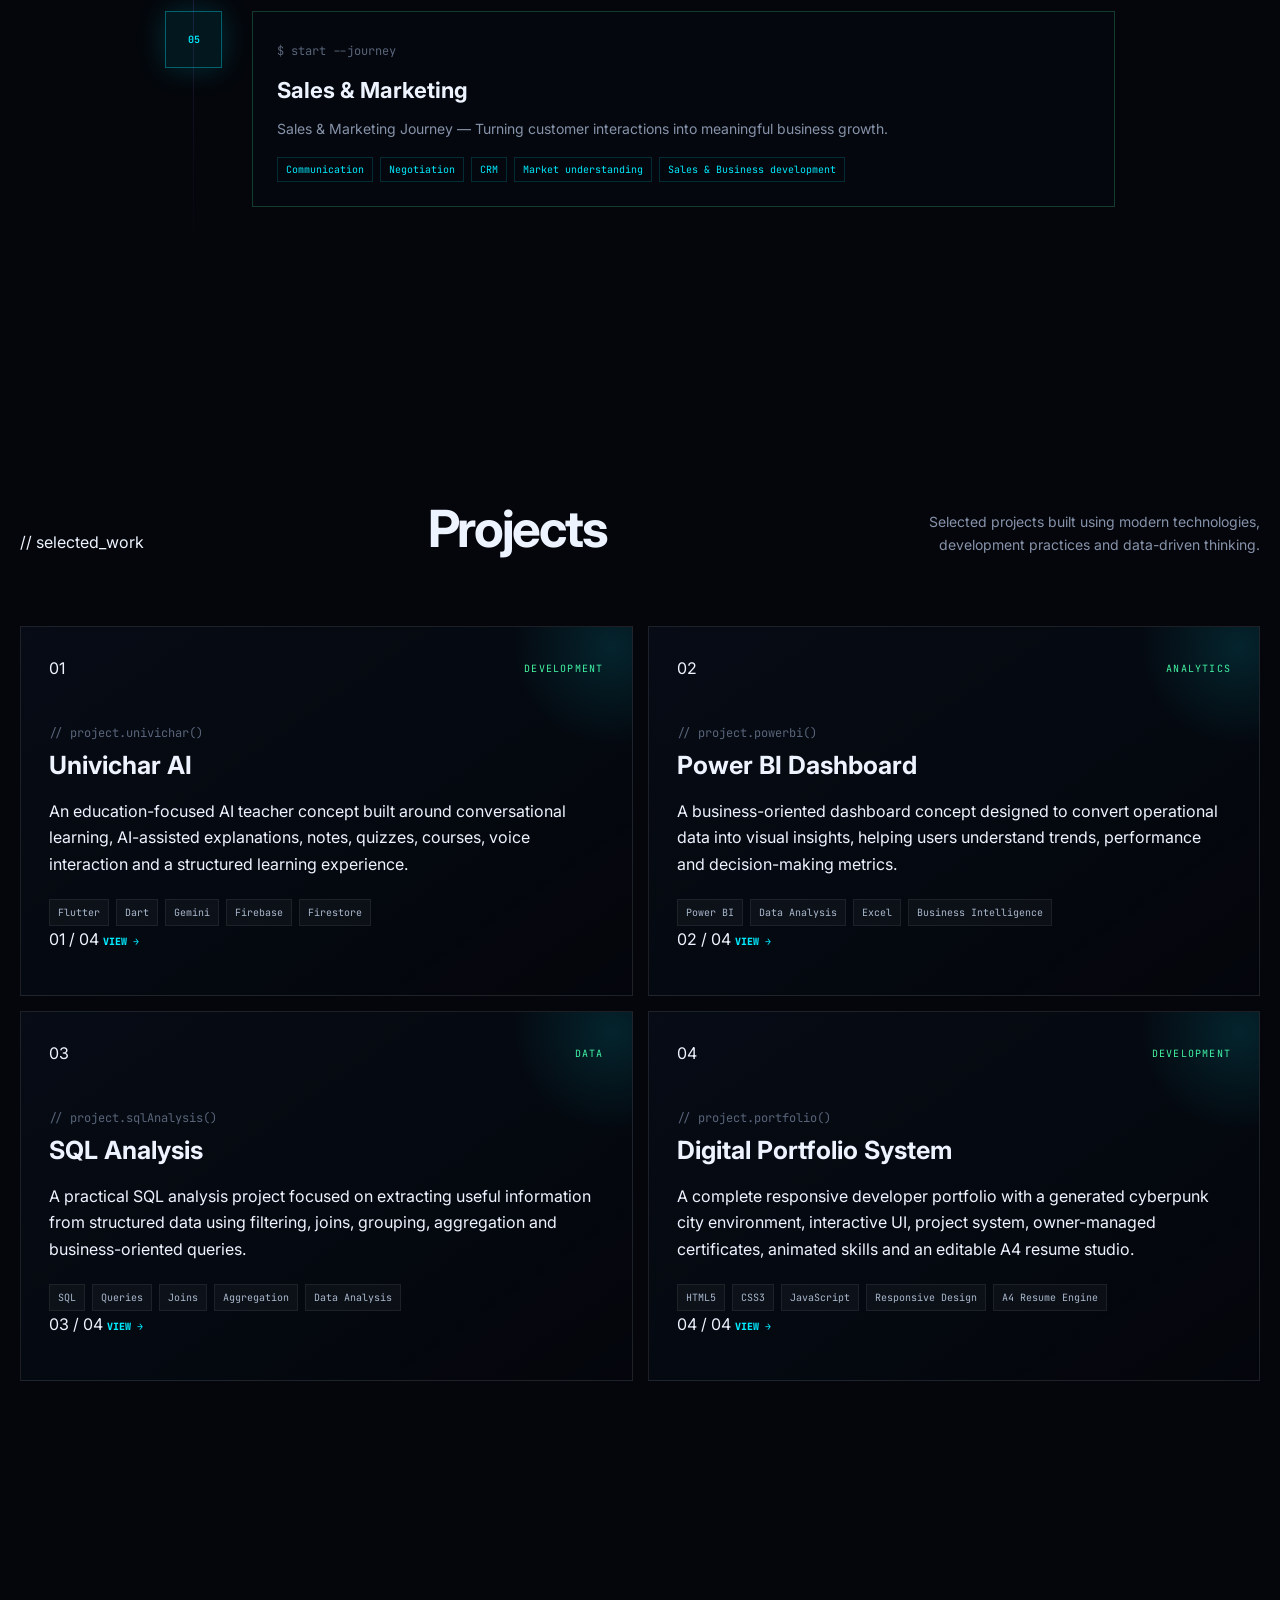
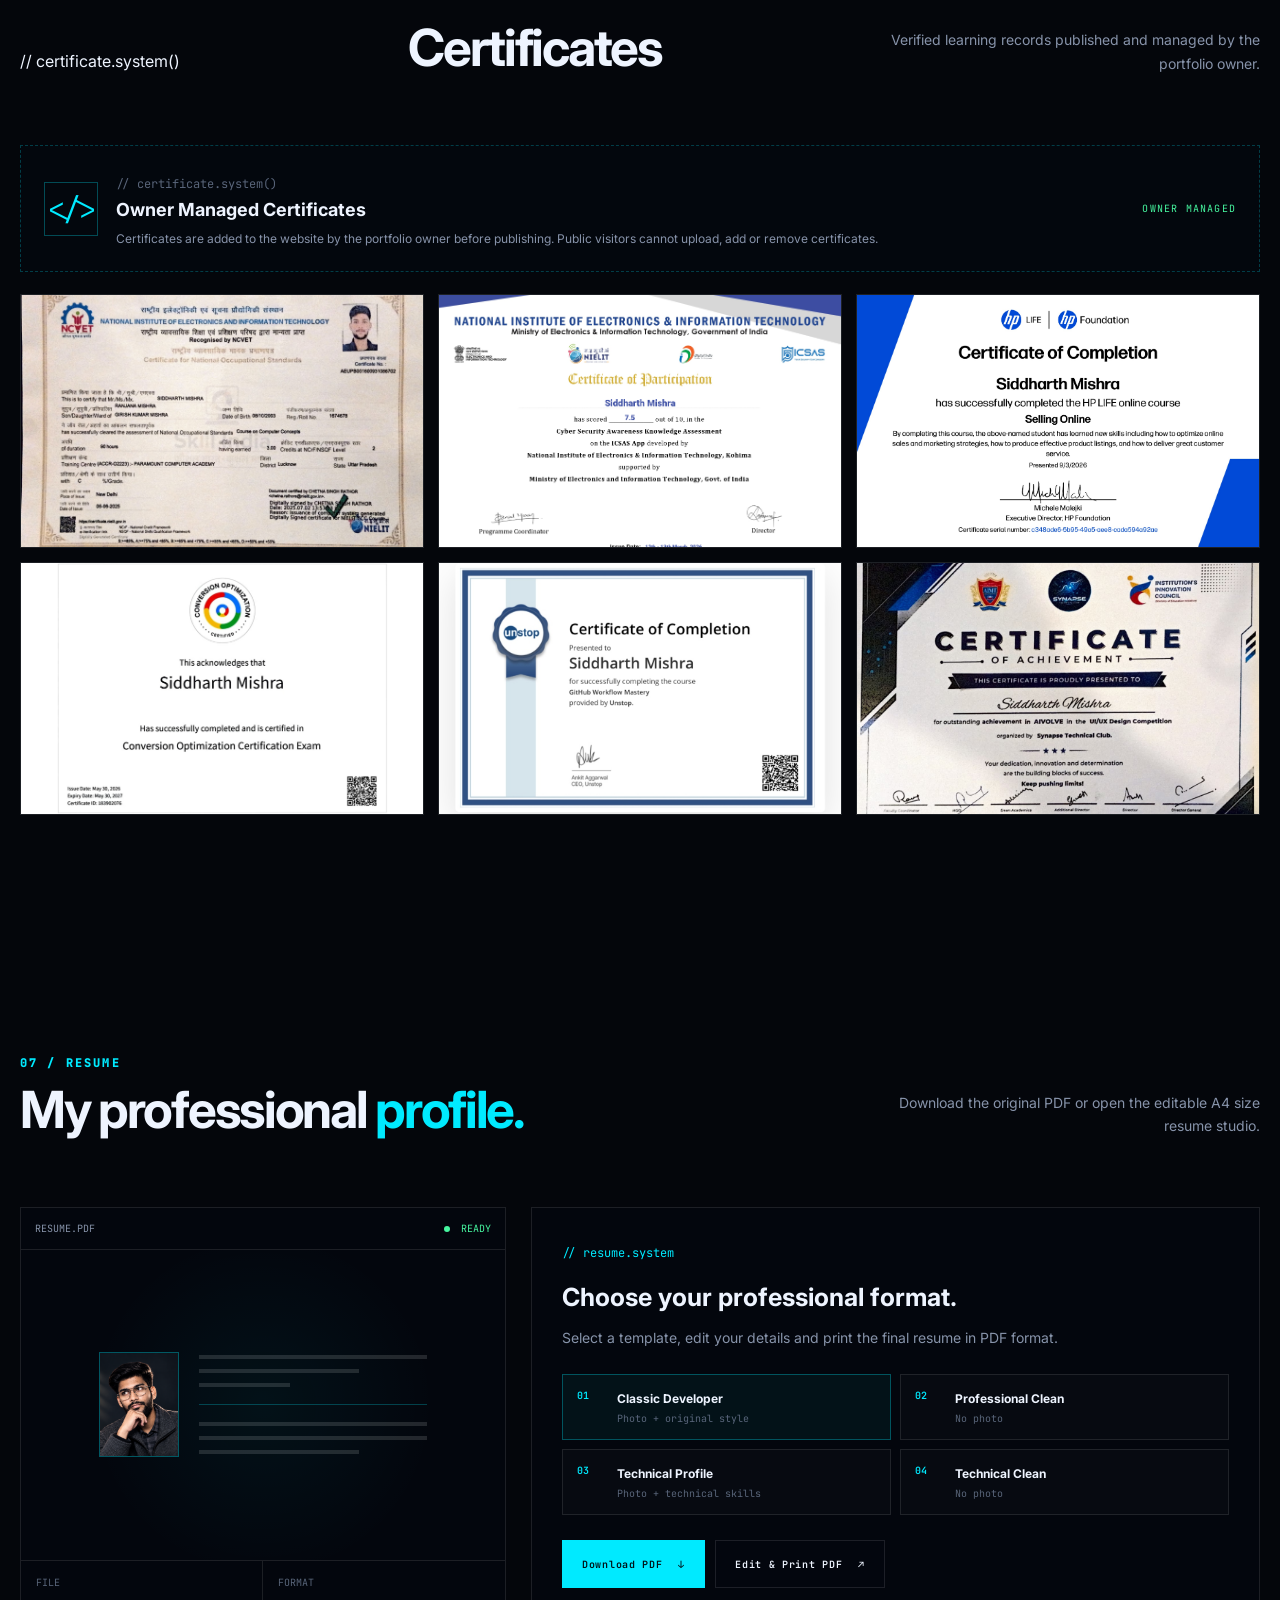
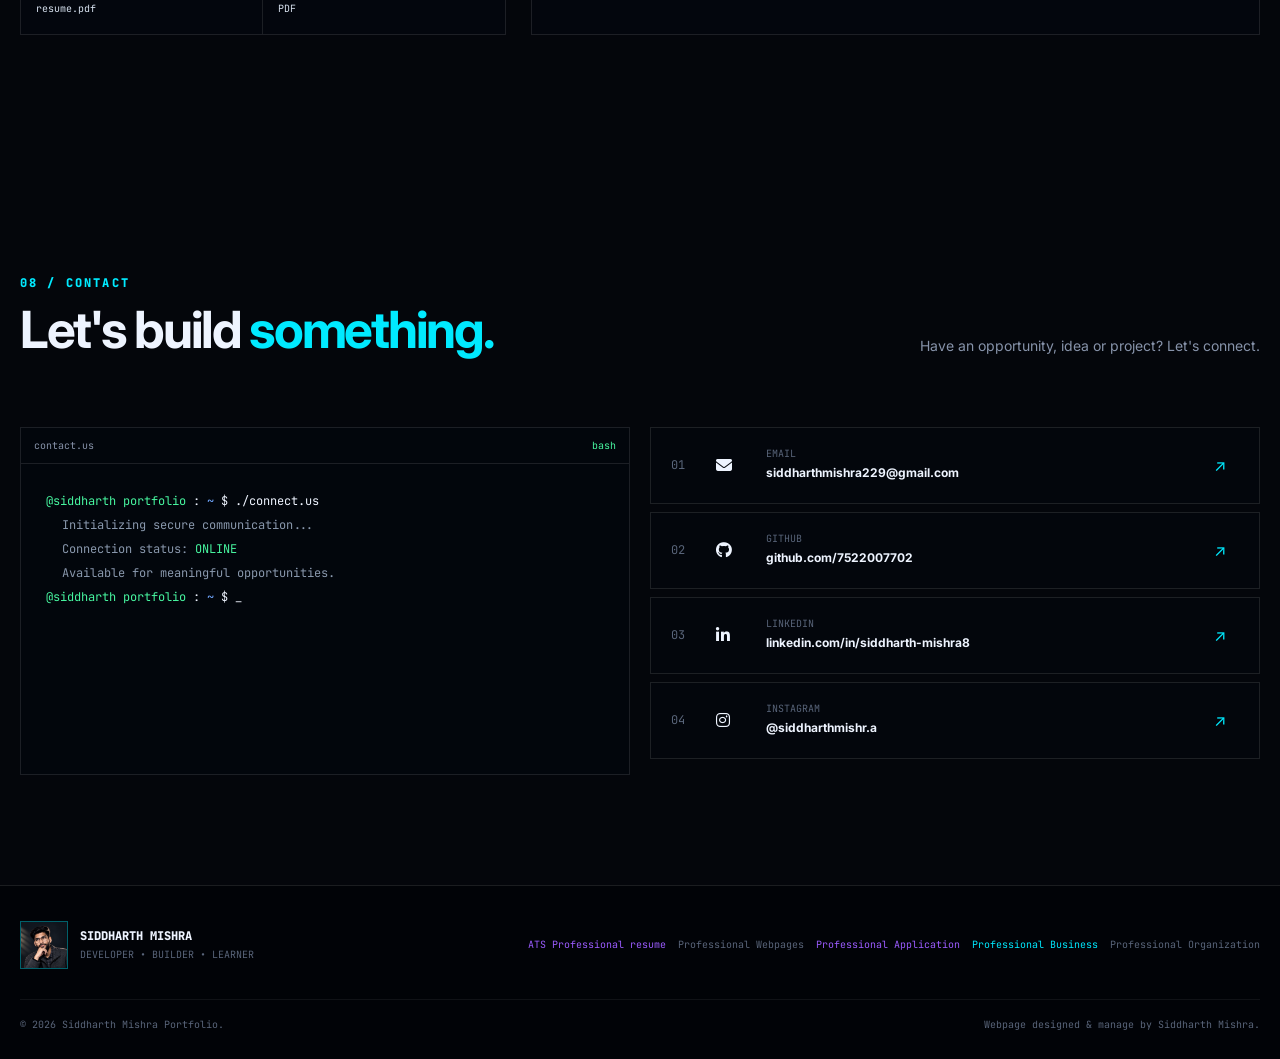
==== commit 2c8cb4d4: "Final portfolio update" ====
--- a/index.html
+++ b/index.html
@@ -227,7 +227,7 @@
         <div class="real-weather-panel-top">
             <span class="real-weather-live-dot" aria-hidden="true"></span>
             <span class="real-weather-label">LIVE WEATHER</span>
-            <span class="real-weather-location" data-weather-location>Lucknow</span>
+            <span class="real-weather-location" data-weather-location>Detecting...</span>
         </div>
 
         <div class="real-weather-main">
@@ -243,7 +243,15 @@
             <span>Wind <b data-weather-wind>-- km/h</b></span>
         </div>
 
-        <div class="real-weather-updated" data-weather-updated>Connecting to weather service...</div>
+        <div class="real-weather-extra" aria-live="polite">
+            <span>Feels Like <b data-weather-feels>--°C</b></span>
+            <span>Visibility <b data-weather-visibility>-- km</b></span>
+            <span>Pressure <b data-weather-pressure>---- hPa</b></span>
+        </div>
+
+        <div class="real-weather-updated" data-weather-updated>
+            Connecting to weather service...
+        </div>
     </aside>
 </div>
 
--- a/css/style.css
+++ b/css/style.css
@@ -4688,586 +4688,17 @@
     }
 }
 
-/* =========================================================
-   REAL-TIME WEATHER PANEL
-========================================================= */
-
-.weather-panel {
-    position: fixed;
-    top: 96px;
-    right: 24px;
-    z-index: 7000;
-
-    width: 245px;
-    padding: 17px;
-
-    color: var(--text);
-    background:
-        linear-gradient(
-            145deg,
-            rgba(7, 14, 27, 0.94),
-            rgba(4, 8, 17, 0.86)
-        );
-
-    border: 1px solid rgba(0, 234, 255, 0.22);
-    border-radius: 14px;
-
-    box-shadow:
-        0 18px 55px rgba(0, 0, 0, 0.3),
-        inset 0 0 30px rgba(0, 234, 255, 0.025);
-
-    backdrop-filter: blur(18px);
-    -webkit-backdrop-filter: blur(18px);
-
-    overflow: hidden;
-
-    opacity: 0;
-    transform: translateY(-10px);
-    animation: weatherPanelReveal 0.8s 1.2s ease forwards;
-}
-
-.weather-panel::before {
-    content: "";
-    position: absolute;
-    inset: 0;
-
-    background:
-        linear-gradient(
-            120deg,
-            transparent 20%,
-            rgba(0, 234, 255, 0.035),
-            transparent 70%
-        );
-
-    pointer-events: none;
-}
-
-.weather-panel-header {
-    position: relative;
-    display: flex;
-    align-items: center;
-    justify-content: space-between;
-    gap: 12px;
-
-    padding-bottom: 12px;
-    margin-bottom: 14px;
-
-    border-bottom: 1px solid rgba(255, 255, 255, 0.08);
-}
-
-.weather-panel-title {
-    display: flex;
-    align-items: center;
-    gap: 7px;
-
-    color: var(--muted);
-    font: 700 9px var(--mono);
-    letter-spacing: 0.12em;
-}
-
-.weather-live-dot {
-    width: 7px;
-    height: 7px;
-    flex: 0 0 7px;
-
-    border-radius: 50%;
-    background: var(--green);
-
-    box-shadow:
-        0 0 0 4px rgba(71, 246, 160, 0.08),
-        0 0 12px rgba(71, 246, 160, 0.8);
-
-    animation: weatherLivePulse 1.8s ease-in-out infinite;
-}
-
-.weather-api-status {
-    color: var(--cyan);
-    font: 700 8px var(--mono);
-    letter-spacing: 0.08em;
-}
-
-.weather-api-status.error {
-    color: var(--red);
-}
-
-.weather-main {
-    position: relative;
-
-    display: flex;
-    align-items: center;
-    gap: 13px;
-
-    margin-bottom: 13px;
-}
-
-.weather-icon {
-    display: grid;
-    place-items: center;
-
-    width: 54px;
-    height: 54px;
-    flex: 0 0 54px;
-
-    border: 1px solid rgba(0, 234, 255, 0.18);
-    border-radius: 13px;
-
-    color: var(--cyan);
-    background: rgba(0, 234, 255, 0.055);
-
-    font-size: 29px;
-    line-height: 1;
-
-    text-shadow: 0 0 18px currentColor;
-}
-
-.weather-temperature {
-    min-width: 0;
-    display: flex;
-    flex-direction: column;
-    gap: 2px;
-}
-
-.weather-temperature strong {
-    color: var(--text);
-    font: 700 28px var(--mono);
-    line-height: 1;
-    letter-spacing: -0.06em;
-}
-
-.weather-temperature span {
-    color: var(--muted);
-    font: 500 10px var(--mono);
-    line-height: 1.4;
-    text-transform: uppercase;
-}
-
-.weather-location {
-    display: flex;
-    align-items: center;
-    gap: 7px;
-
-    margin-bottom: 14px;
-
-    color: var(--muted);
-    font: 500 10px var(--mono);
-}
-
-.weather-location-pin {
-    color: var(--purple);
-    font-size: 15px;
-}
-
-.weather-period {
-    display: flex;
-    align-items: center;
-    justify-content: space-between;
-    gap: 10px;
-
-    padding: 10px 11px;
-    margin-bottom: 12px;
-
-    border: 1px solid rgba(155, 92, 255, 0.18);
-    border-radius: 9px;
-
-    background: rgba(155, 92, 255, 0.055);
-}
-
-.weather-period-label {
-    color: var(--muted-2);
-    font: 700 8px var(--mono);
-    letter-spacing: 0.1em;
-}
-
-.weather-period strong {
-    color: var(--purple);
-    font: 700 10px var(--mono);
-    letter-spacing: 0.06em;
-    text-transform: uppercase;
-}
-
-.weather-details {
-    display: grid;
-    grid-template-columns: repeat(2, minmax(0, 1fr));
-    gap: 8px;
-}
-
-.weather-detail-item {
-    display: flex;
-    flex-direction: column;
-    gap: 4px;
-
-    padding: 10px;
-
-    border: 1px solid rgba(255, 255, 255, 0.07);
-    border-radius: 9px;
-
-    background: rgba(255, 255, 255, 0.025);
-}
-
-.weather-detail-label {
-    color: var(--muted-2);
-    font: 700 8px var(--mono);
-    letter-spacing: 0.08em;
-}
-
-.weather-detail-item strong {
-    color: var(--cyan);
-    font: 700 11px var(--mono);
-}
-
-.weather-updated {
-    margin-top: 12px;
-
-    color: var(--muted-2);
-    font: 500 8px var(--mono);
-    letter-spacing: 0.03em;
-}
-
-.weather-updated span {
-    color: var(--muted);
-}
-
-/* =========================================================
-   WEATHER STATES
-========================================================= */
-
-body[data-weather-state="clear"] .weather-icon {
-    color: #ffd166;
-    background: rgba(255, 209, 102, 0.08);
-    border-color: rgba(255, 209, 102, 0.2);
-}
-
-body[data-weather-state="cloudy"] .weather-icon {
-    color: #a9c4df;
-    background: rgba(169, 196, 223, 0.08);
-    border-color: rgba(169, 196, 223, 0.2);
-}
-
-body[data-weather-state="fog"] .weather-icon {
-    color: #b6c6d8;
-    background: rgba(182, 198, 216, 0.08);
-    border-color: rgba(182, 198, 216, 0.2);
-}
-
-body[data-weather-state="rain"] .weather-icon {
-    color: #65bfff;
-    background: rgba(101, 191, 255, 0.08);
-    border-color: rgba(101, 191, 255, 0.2);
-}
-
-body[data-weather-state="storm"] .weather-icon {
-    color: #c18cff;
-    background: rgba(193, 140, 255, 0.08);
-    border-color: rgba(193, 140, 255, 0.2);
-}
-
-body[data-weather-state="snow"] .weather-icon {
-    color: #d8f3ff;
-    background: rgba(216, 243, 255, 0.08);
-    border-color: rgba(216, 243, 255, 0.2);
-}
-
-/* =========================================================
-   DAY PERIOD BACKGROUND STATES
-========================================================= */
-
-.city-background {
-    transition:
-        filter 1.5s ease,
-        opacity 1.5s ease,
-        background 1.5s ease;
-}
-
-/* Morning */
-
-body[data-day-period="morning"] .city-background {
-    filter: saturate(1.08) brightness(1.08);
-}
-
-body[data-day-period="morning"] .city-sky {
-    background:
-        radial-gradient(
-            circle at 72% 25%,
-            rgba(255, 174, 92, 0.24),
-            transparent 28%
-        ),
-        radial-gradient(
-            circle at 25% 35%,
-            rgba(255, 110, 72, 0.1),
-            transparent 32%
-        ),
-        linear-gradient(
-            180deg,
-            #21182a 0%,
-            #38243a 42%,
-            #080b14 100%
-        );
-}
-
-body[data-day-period="morning"] .moon-glow {
-    opacity: 0.2;
-    filter: hue-rotate(160deg);
-}
-
-/* Day */
-
-body[data-day-period="day"] .city-background {
-    filter: saturate(0.95) brightness(1.22);
-}
-
-body[data-day-period="day"] .city-sky {
-    background:
-        radial-gradient(
-            circle at 65% 20%,
-            rgba(255, 223, 145, 0.24),
-            transparent 28%
-        ),
-        radial-gradient(
-            circle at 30% 30%,
-            rgba(0, 234, 255, 0.1),
-            transparent 32%
-        ),
-        linear-gradient(
-            180deg,
-            #182a43 0%,
-            #213b55 45%,
-            #0a101b 100%
-        );
-}
-
-body[data-day-period="day"] .moon-glow {
-    opacity: 0.05;
-}
-
-/* Afternoon */
-
-body[data-day-period="afternoon"] .city-background {
-    filter: saturate(1.05) brightness(1.13);
-}
-
-body[data-day-period="afternoon"] .city-sky {
-    background:
-        radial-gradient(
-            circle at 74% 26%,
-            rgba(255, 176, 75, 0.24),
-            transparent 29%
-        ),
-        radial-gradient(
-            circle at 22% 32%,
-            rgba(0, 234, 255, 0.09),
-            transparent 34%
-        ),
-        linear-gradient(
-            180deg,
-            #243044 0%,
-            #25354b 46%,
-            #0a101b 100%
-        );
-}
-
-/* Evening */
-
-body[data-day-period="evening"] .city-background {
-    filter: saturate(1.2) brightness(0.9);
-}
-
-body[data-day-period="evening"] .city-sky {
-    background:
-        radial-gradient(
-            circle at 75% 27%,
-            rgba(255, 103, 71, 0.28),
-            transparent 28%
-        ),
-        radial-gradient(
-            circle at 40% 25%,
-            rgba(155, 92, 255, 0.18),
-            transparent 35%
-        ),
-        linear-gradient(
-            180deg,
-            #24162f 0%,
-            #171a31 46%,
-            #05070e 100%
-        );
-}
-
-body[data-day-period="evening"] .moon-glow {
-    opacity: 0.5;
-}
-
-/* Night */
-
-body[data-day-period="night"] .city-background {
-    filter: saturate(1.18) brightness(0.78);
-}
-
-body[data-day-period="night"] .city-sky {
-    background:
-        radial-gradient(
-            circle at 70% 18%,
-            rgba(80, 140, 255, 0.18),
-            transparent 28%
-        ),
-        radial-gradient(
-            circle at 28% 32%,
-            rgba(0, 234, 255, 0.08),
-            transparent 32%
-        ),
-        linear-gradient(
-            180deg,
-            #030511 0%,
-            #080b19 48%,
-            #020308 100%
-        );
-}
-
-body[data-day-period="night"] .moon-glow {
-    opacity: 1;
-}
-
-body[data-day-period="night"] .weather-period strong {
-    color: #a9c4ff;
-}
-
-/* =========================================================
-   WEATHER PANEL ANIMATIONS
-========================================================= */
-
-@keyframes weatherPanelReveal {
-    from {
-        opacity: 0;
-        transform: translateY(-10px);
-    }
-
-    to {
-        opacity: 1;
-        transform: translateY(0);
-    }
-}
-
-@keyframes weatherLivePulse {
-    0%,
-    100% {
-        opacity: 1;
-        transform: scale(1);
-    }
-
-    50% {
-        opacity: 0.45;
-        transform: scale(0.75);
-    }
-}
-
-/* =========================================================
-   RESPONSIVE WEATHER PANEL
-========================================================= */
-
-@media (max-width: 1100px) {
-    .weather-panel {
-        top: auto;
-        right: 18px;
-        bottom: 18px;
-        width: 225px;
-    }
-}
-
-@media (max-width: 768px) {
-    .weather-panel {
-        top: auto;
-        right: 12px;
-        bottom: 12px;
-
-        width: 205px;
-        padding: 13px;
-
-        border-radius: 12px;
-    }
-
-    .weather-panel-header {
-        margin-bottom: 11px;
-        padding-bottom: 10px;
-    }
-
-    .weather-panel-title {
-        font-size: 8px;
-    }
-
-    .weather-api-status {
-        font-size: 7px;
-    }
-
-    .weather-icon {
-        width: 45px;
-        height: 45px;
-        flex-basis: 45px;
-        font-size: 23px;
-    }
-
-    .weather-temperature strong {
-        font-size: 23px;
-    }
-
-    .weather-temperature span {
-        font-size: 8px;
-    }
-
-    .weather-location {
-        font-size: 8px;
-        margin-bottom: 10px;
-    }
-
-    .weather-period {
-        padding: 8px;
-        margin-bottom: 9px;
-    }
-
-    .weather-period-label,
-    .weather-detail-label {
-        font-size: 7px;
-    }
-
-    .weather-period strong,
-    .weather-detail-item strong {
-        font-size: 9px;
-    }
-
-    .weather-detail-item {
-        padding: 8px;
-    }
-
-    .weather-updated {
-        font-size: 7px;
-        margin-top: 9px;
-    }
-}
-
-@media (max-width: 480px) {
-    .weather-panel {
-        right: 10px;
-        bottom: 10px;
-        width: 185px;
-    }
-
-    .weather-panel-title {
-        letter-spacing: 0.05em;
-    }
-
-    .weather-period {
-        flex-direction: column;
-        align-items: flex-start;
-        gap: 4px;
-    }
-}
-
-/* Hide panel when reduced motion is preferred only visually less animated */
-@media (prefers-reduced-motion: reduce) {
-    .weather-panel {
-        animation: none;
-        opacity: 1;
-        transform: none;
-    }
-
-    .weather-live-dot {
-        animation: none;
-    }
-}
+.real-weather-extra{
+  display:grid;
+  grid-template-columns:1fr;
+  gap:6px;
+  margin-top:10px;
+  padding-top:10px;
+  border-top:1px solid rgba(255,255,255,.07);
+  font-size:9px;
+  color:var(--muted-2);
+}
+
+.real-weather-extra b{
+  color:#dff7ff;
+}
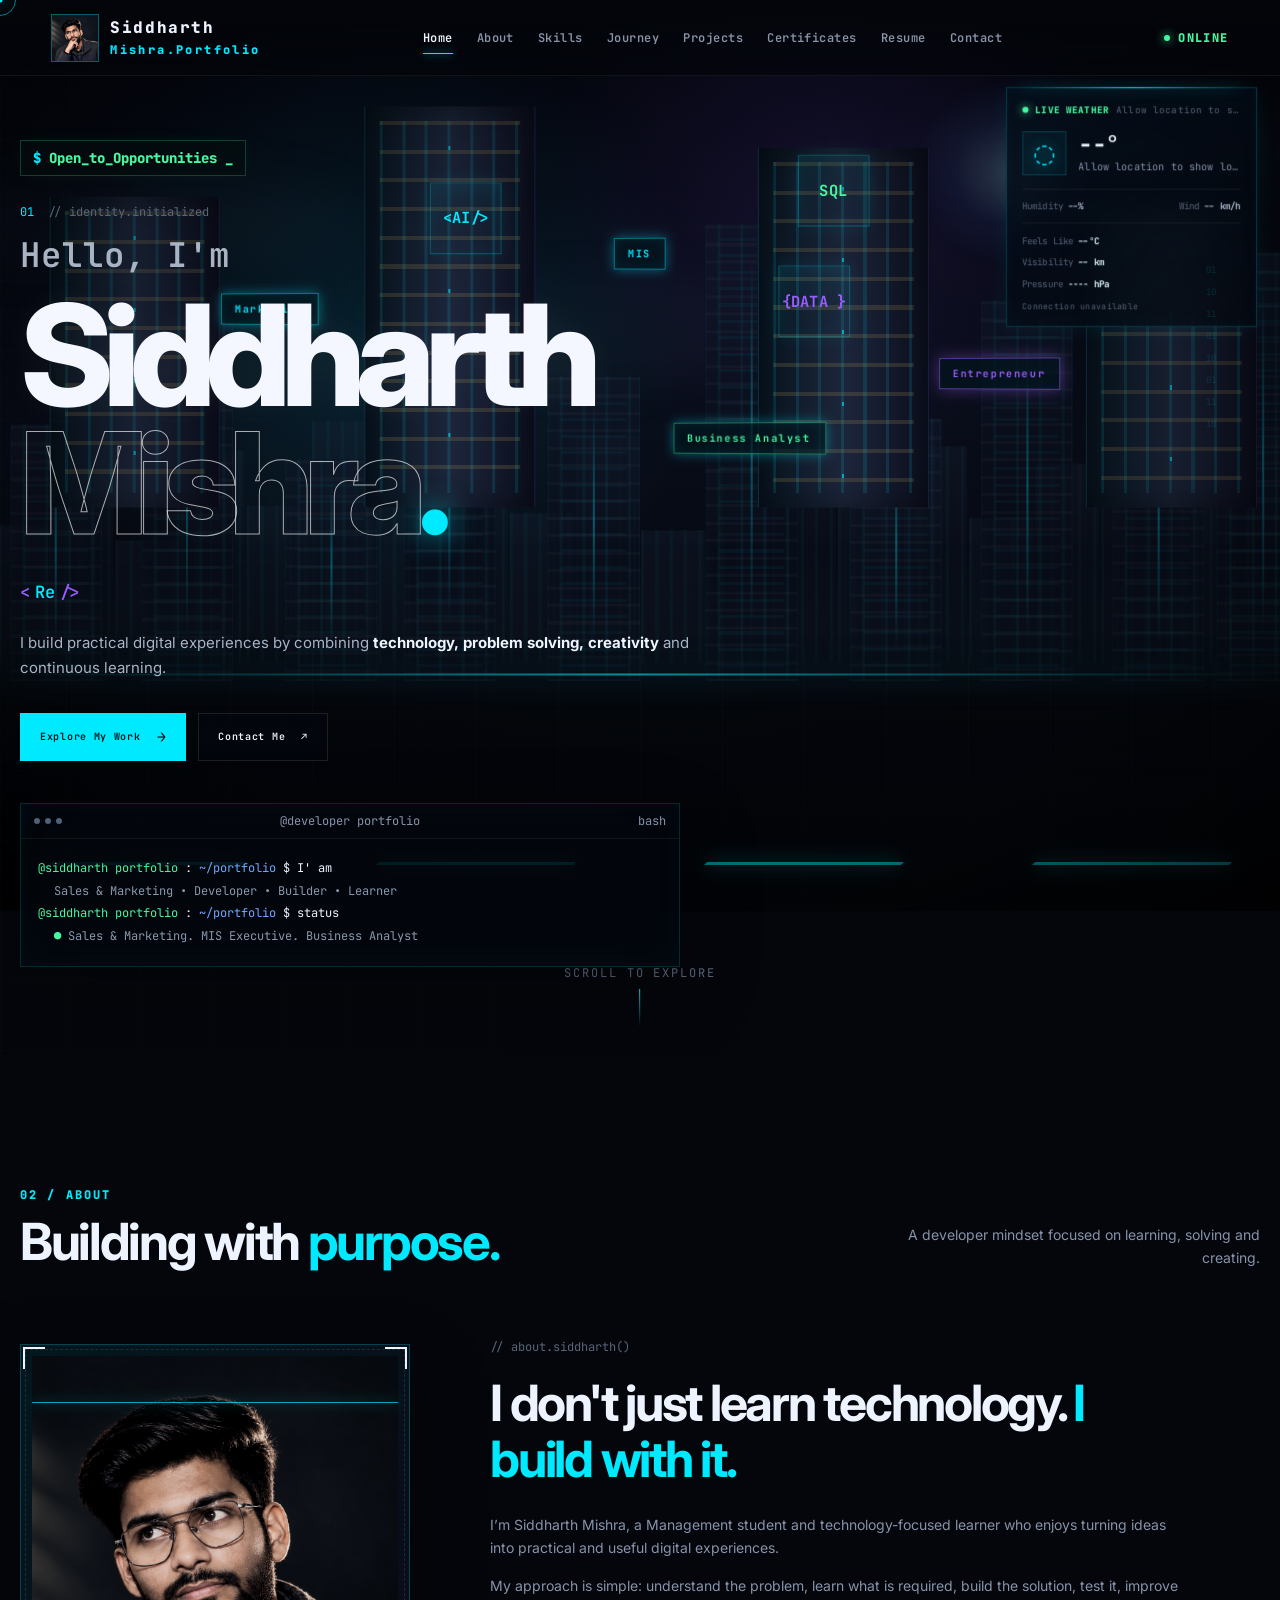
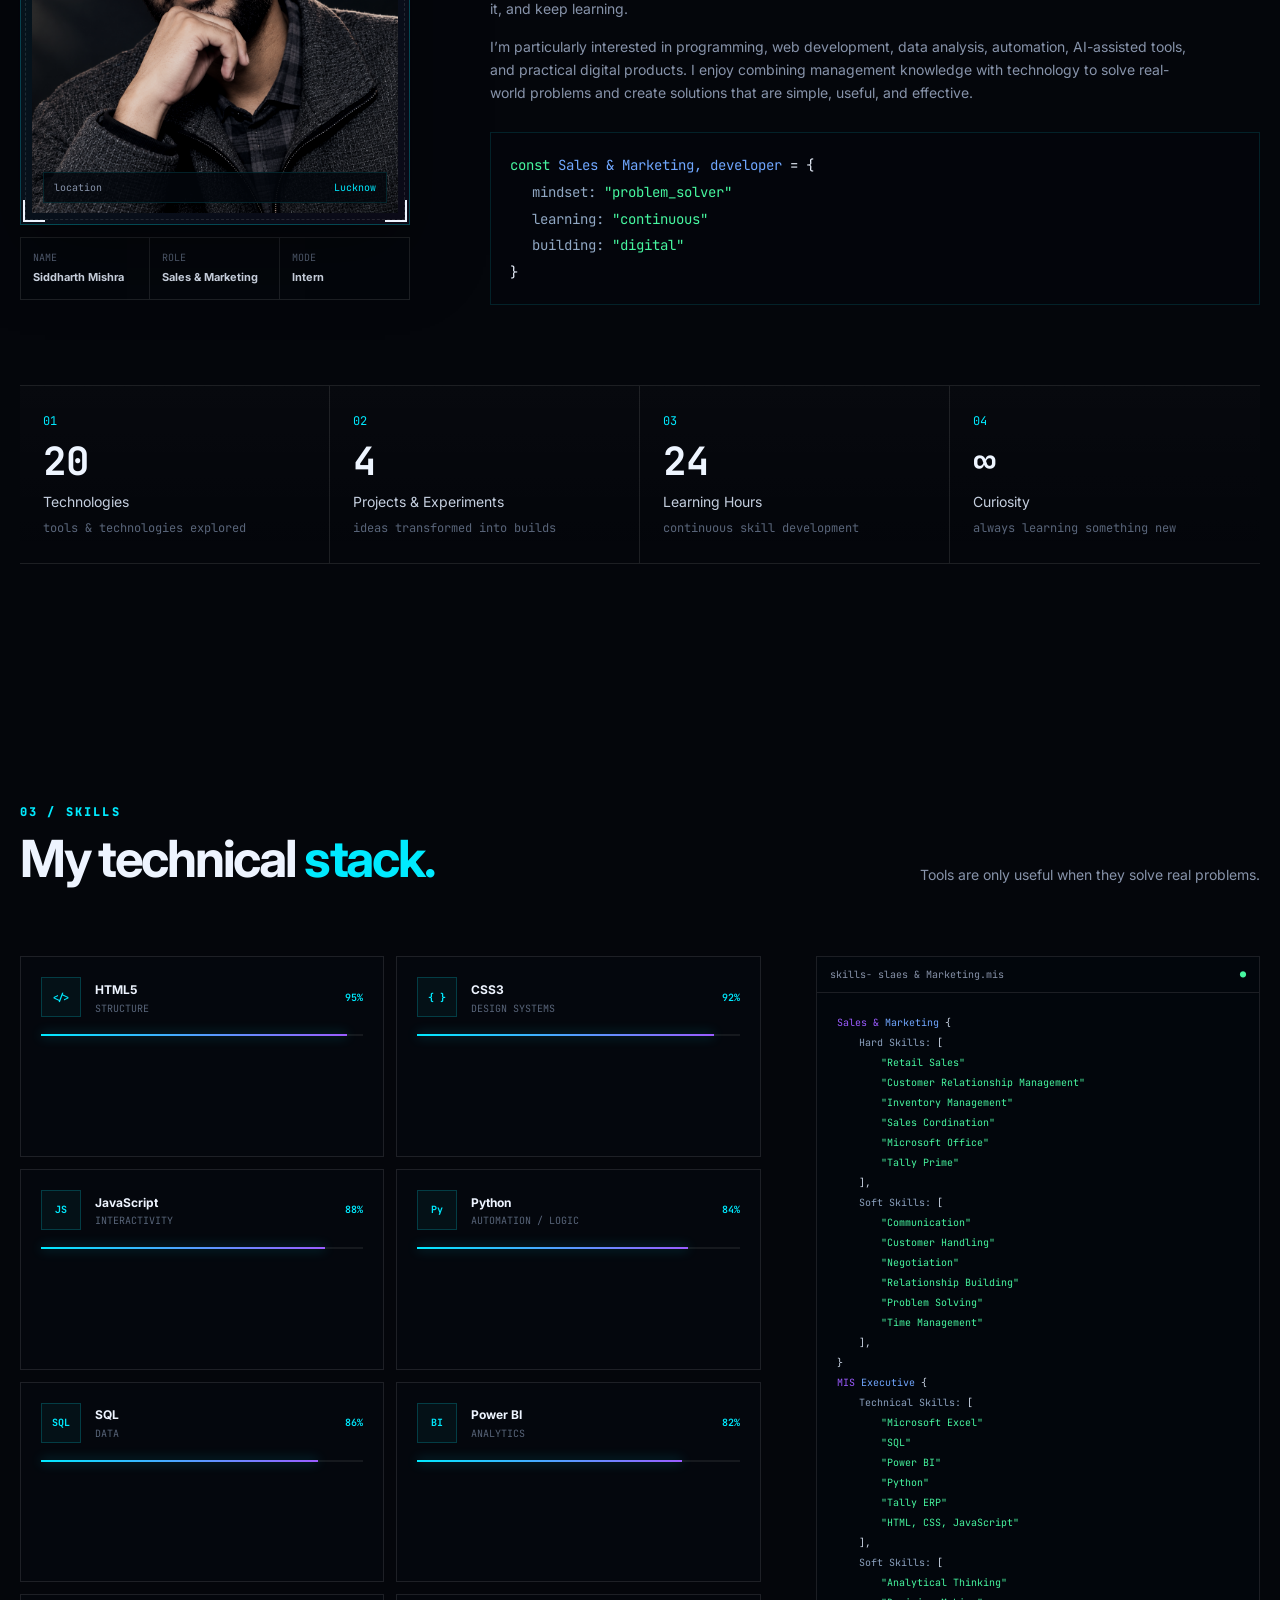
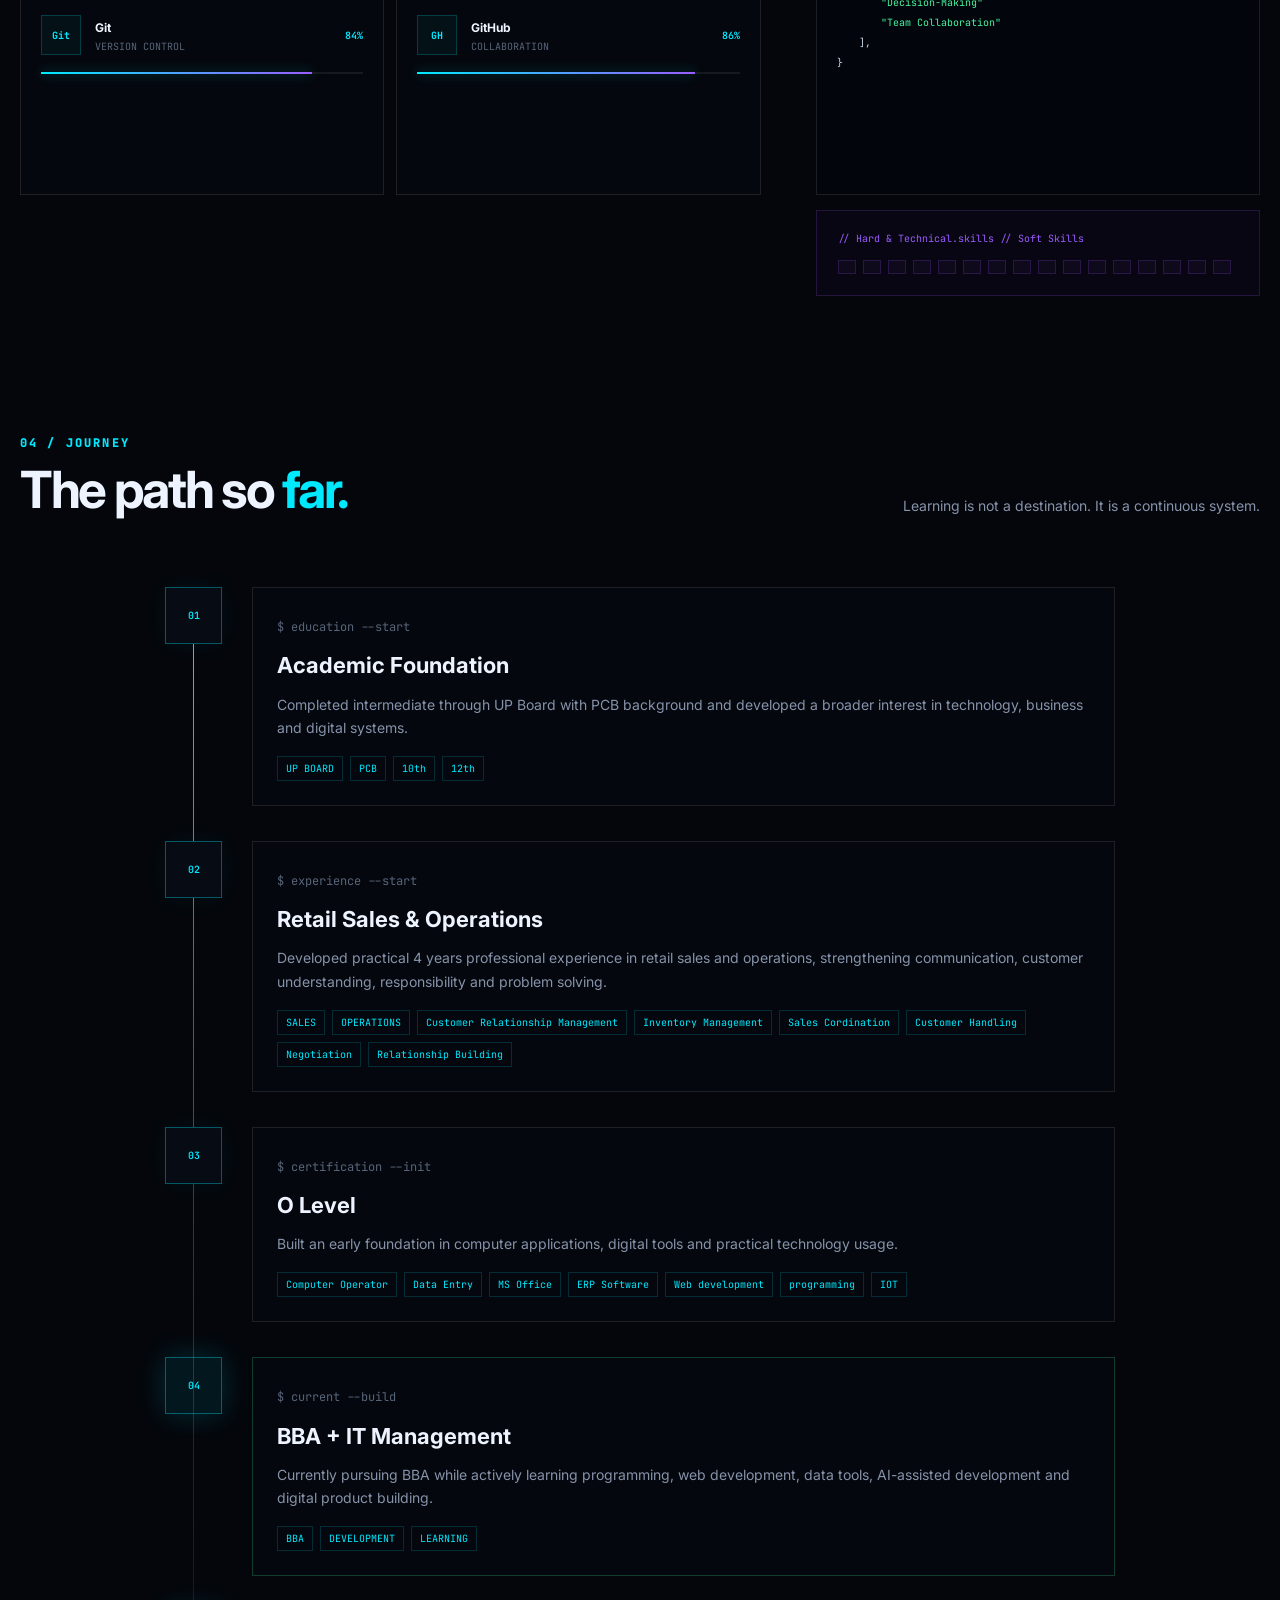
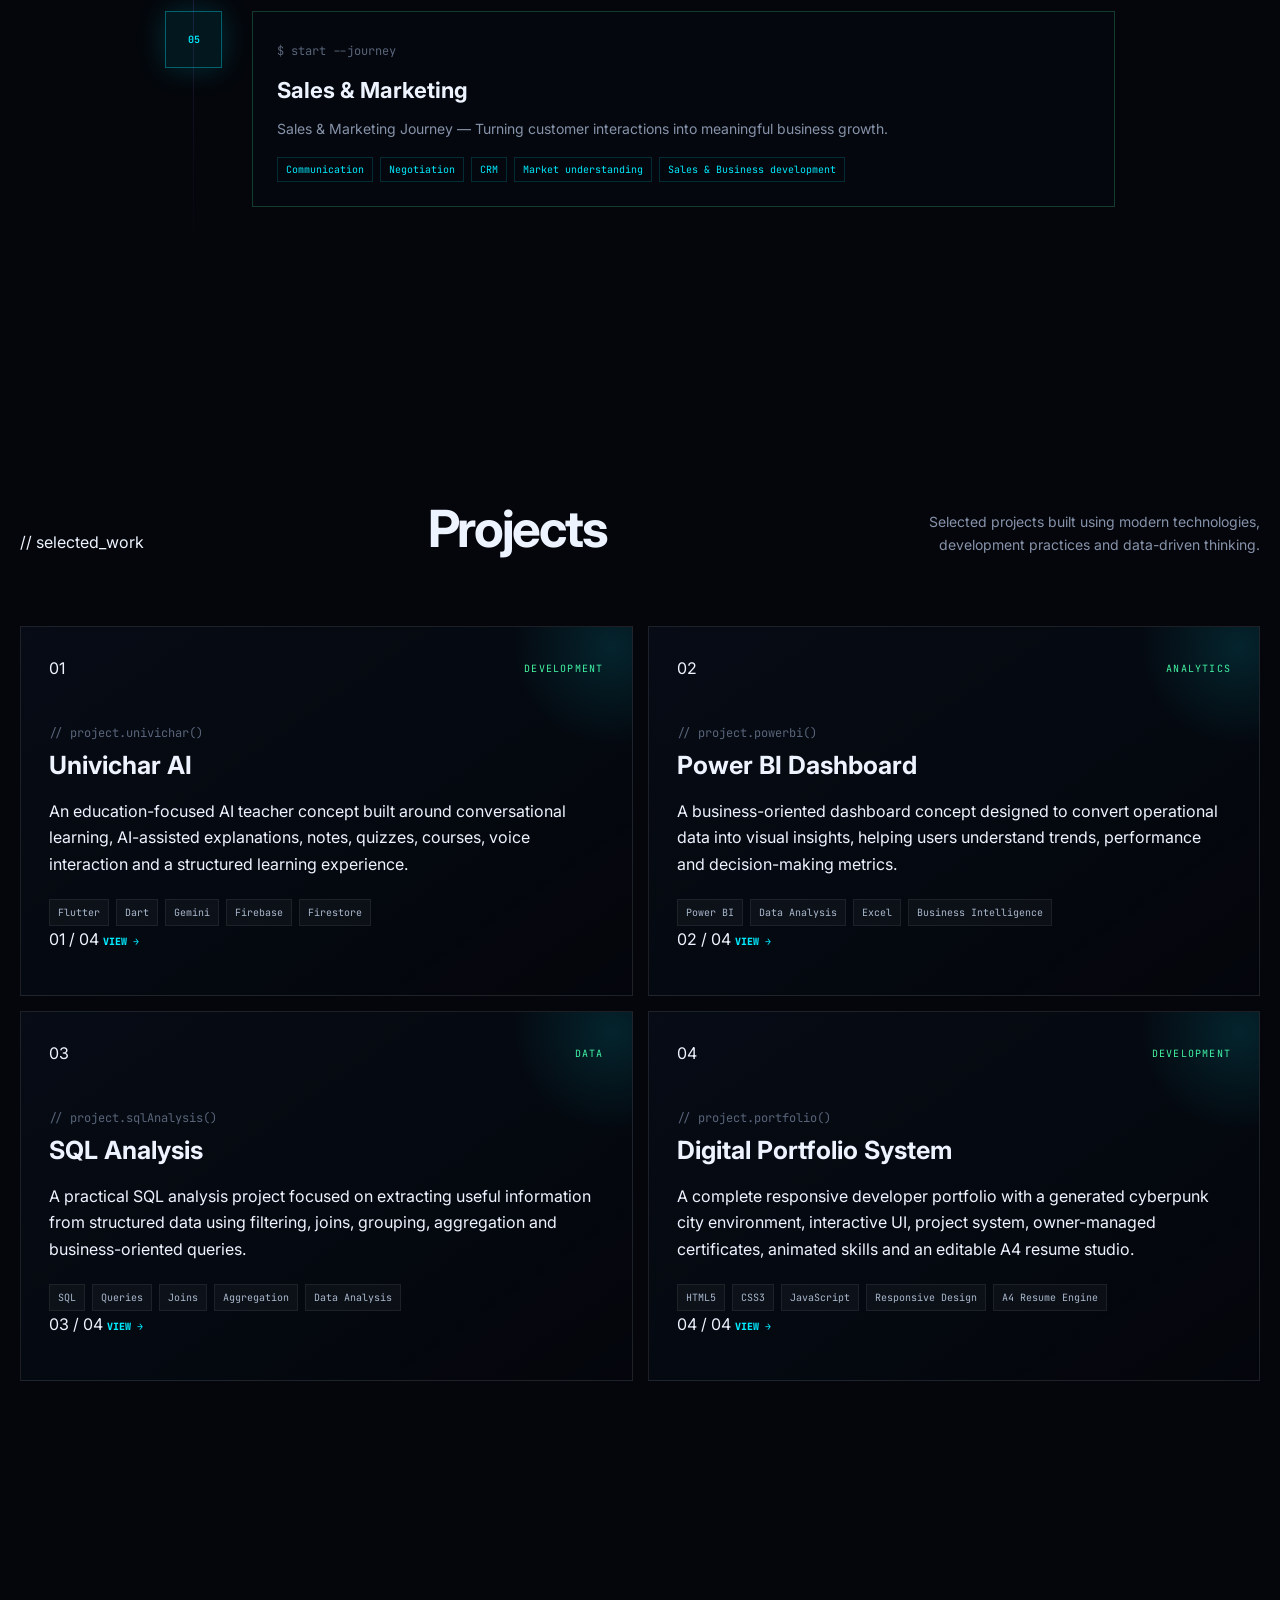
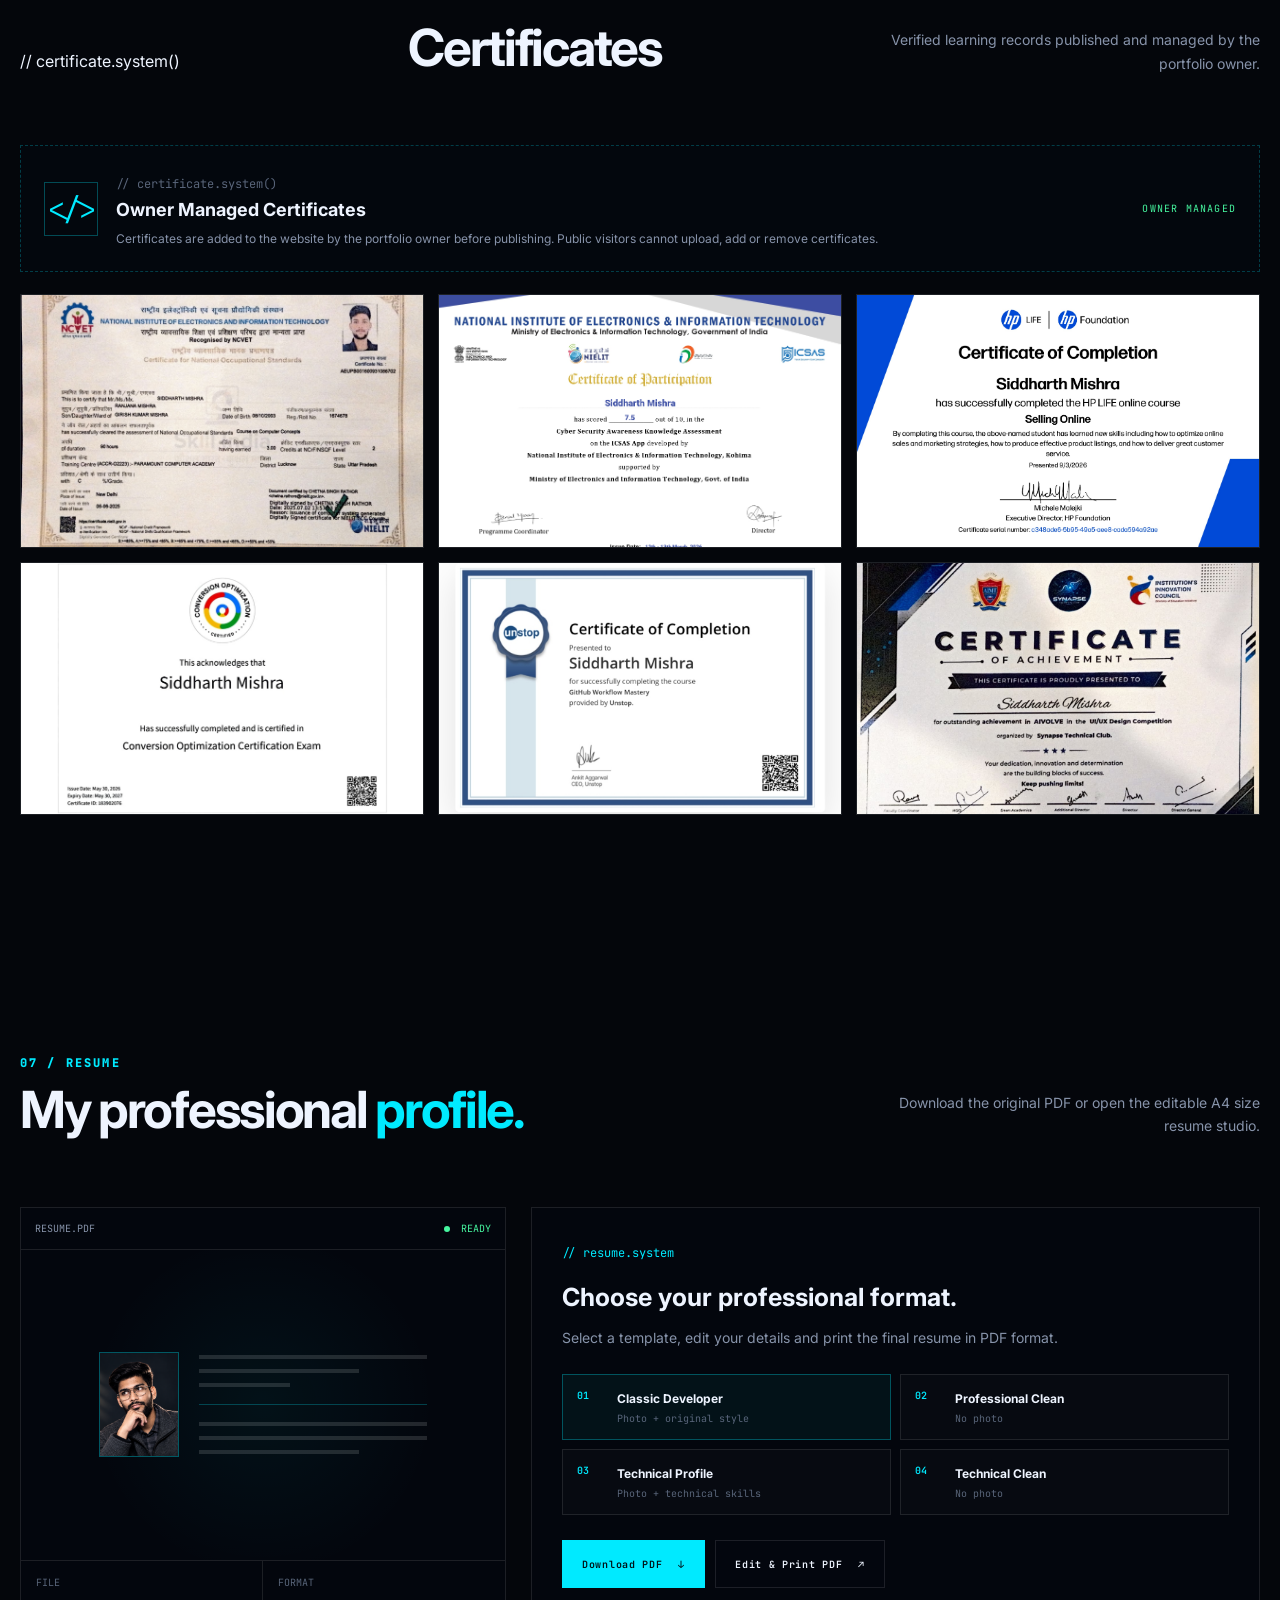
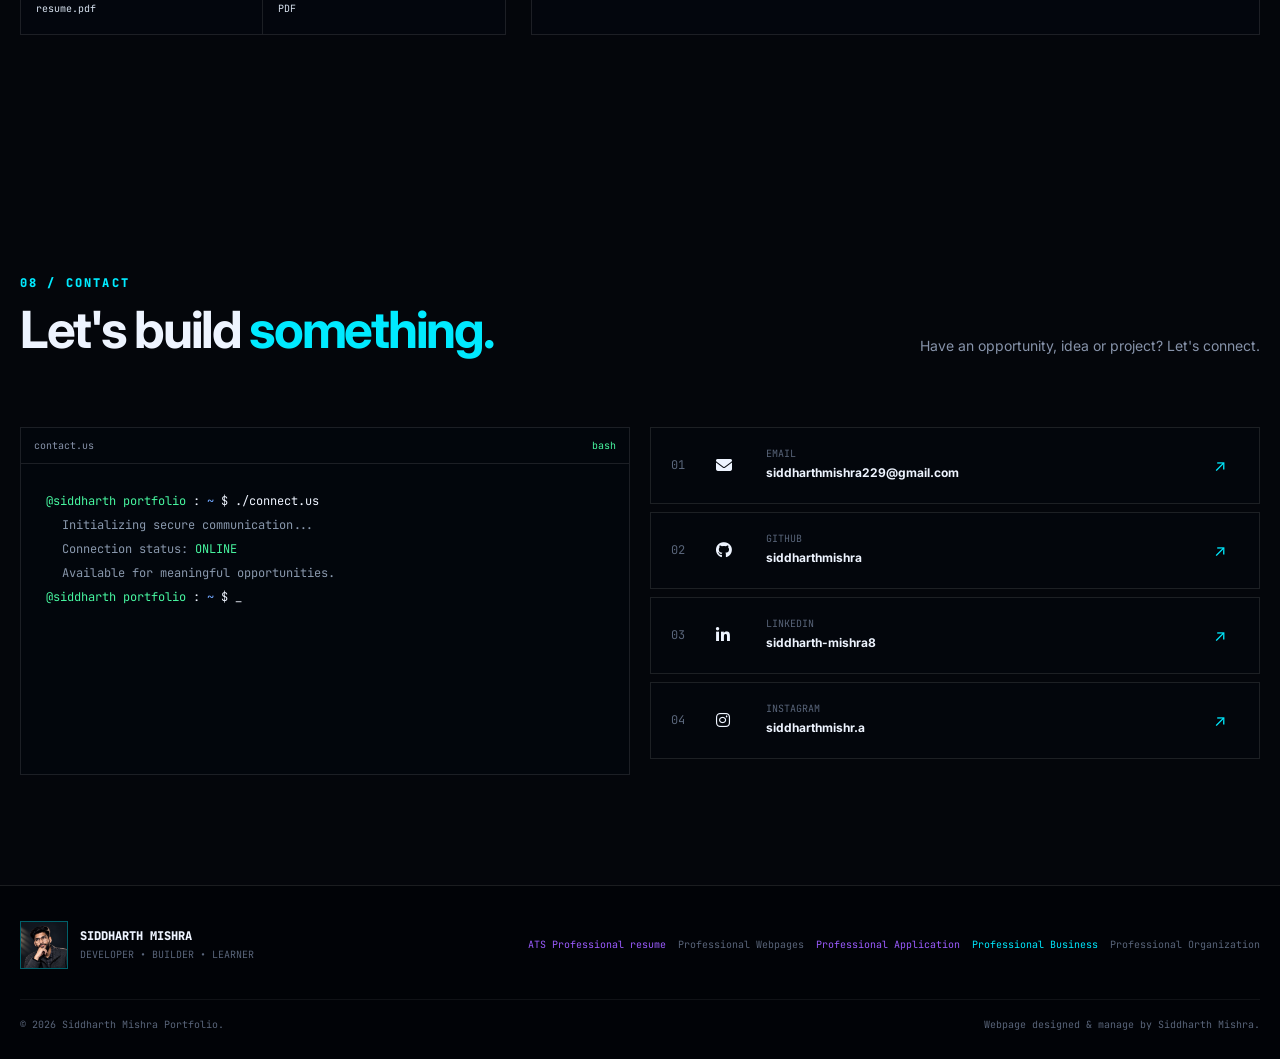
==== commit c88ecd72: "Final portfolio update" ====
--- a/index.html
+++ b/index.html
@@ -1061,38 +1061,7 @@
 
             <div class="timeline-card">
 
-                <span class="timeline-command">$ certification --init</span>
-
-                <h3>O Level</h3>
-
-                <p>
-                    Built an early foundation in computer applications,
-                    digital tools and practical technology usage.
-                </p>
-
-                <div class="timeline-tags">
-                    <span>Computer Operator</span>
-                    <span>Data Entry</span>
-                    <span>MS Office</span>
-                    <span>ERP Software</span>
-                    <span>Web development</span>
-                    <span>programming</span>
-                    <span>IOT</span>
-                </div>
-
-            </div>
-
-        </article>
-
-        <article class="timeline-item reveal">
-
-            <div class="timeline-marker">
-                <span>03</span>
-            </div>
-
-            <div class="timeline-card">
-
-                <span class="timeline-command">$ experience --load</span>
+                <span class="timeline-command">$ experience --start</span>
 
                 <h3>Retail Sales & Operations</h3>
 
@@ -1112,6 +1081,37 @@
                     <span>Customer Handling</span>
                     <span>Negotiation</span>
                     <span>Relationship Building</span>
+                </div>
+
+            </div>
+
+        </article>
+
+        <article class="timeline-item reveal">
+
+            <div class="timeline-marker">
+                <span>03</span>
+            </div>
+
+            <div class="timeline-card">
+
+                <span class="timeline-command">$ certification --init</span>
+
+                <h3>O Level</h3>
+
+                <p>
+                    Built an early foundation in computer applications,
+                    digital tools and practical technology usage.
+                </p>
+
+                <div class="timeline-tags">
+                    <span>Computer Operator</span>
+                    <span>Data Entry</span>
+                    <span>MS Office</span>
+                    <span>ERP Software</span>
+                    <span>Web development</span>
+                    <span>programming</span>
+                    <span>IOT</span>
                 </div>
 
             </div>
@@ -1705,7 +1705,7 @@
             </a>
 
             <a
-                href="https://github.com/7522007702"
+                href=""
                 target="_blank"
                 rel="noopener noreferrer"
                 class="contact-link"
@@ -1716,7 +1716,7 @@
 
                 <span class="contact-main">
                     <small>GITHUB</small>
-                    <strong>github.com/7522007702</strong>
+                    <strong>siddharthmishra</strong>
                 </span>
 
                 <span class="contact-arrow">↗</span>
@@ -1734,7 +1734,7 @@
 
                 <span class="contact-main">
                     <small>LINKEDIN</small>
-                    <strong>linkedin.com/in/siddharth-mishra8</strong>
+                    <strong>siddharth-mishra8</strong>
                 </span>
 
                 <span class="contact-arrow">↗</span>
@@ -1752,7 +1752,7 @@
 
                 <span class="contact-main">
                     <small>INSTAGRAM</small>
-                    <strong>@siddharthmishr.a</strong>
+                    <strong>siddharthmishr.a</strong>
                 </span>
 
                 <span class="contact-arrow">↗</span>
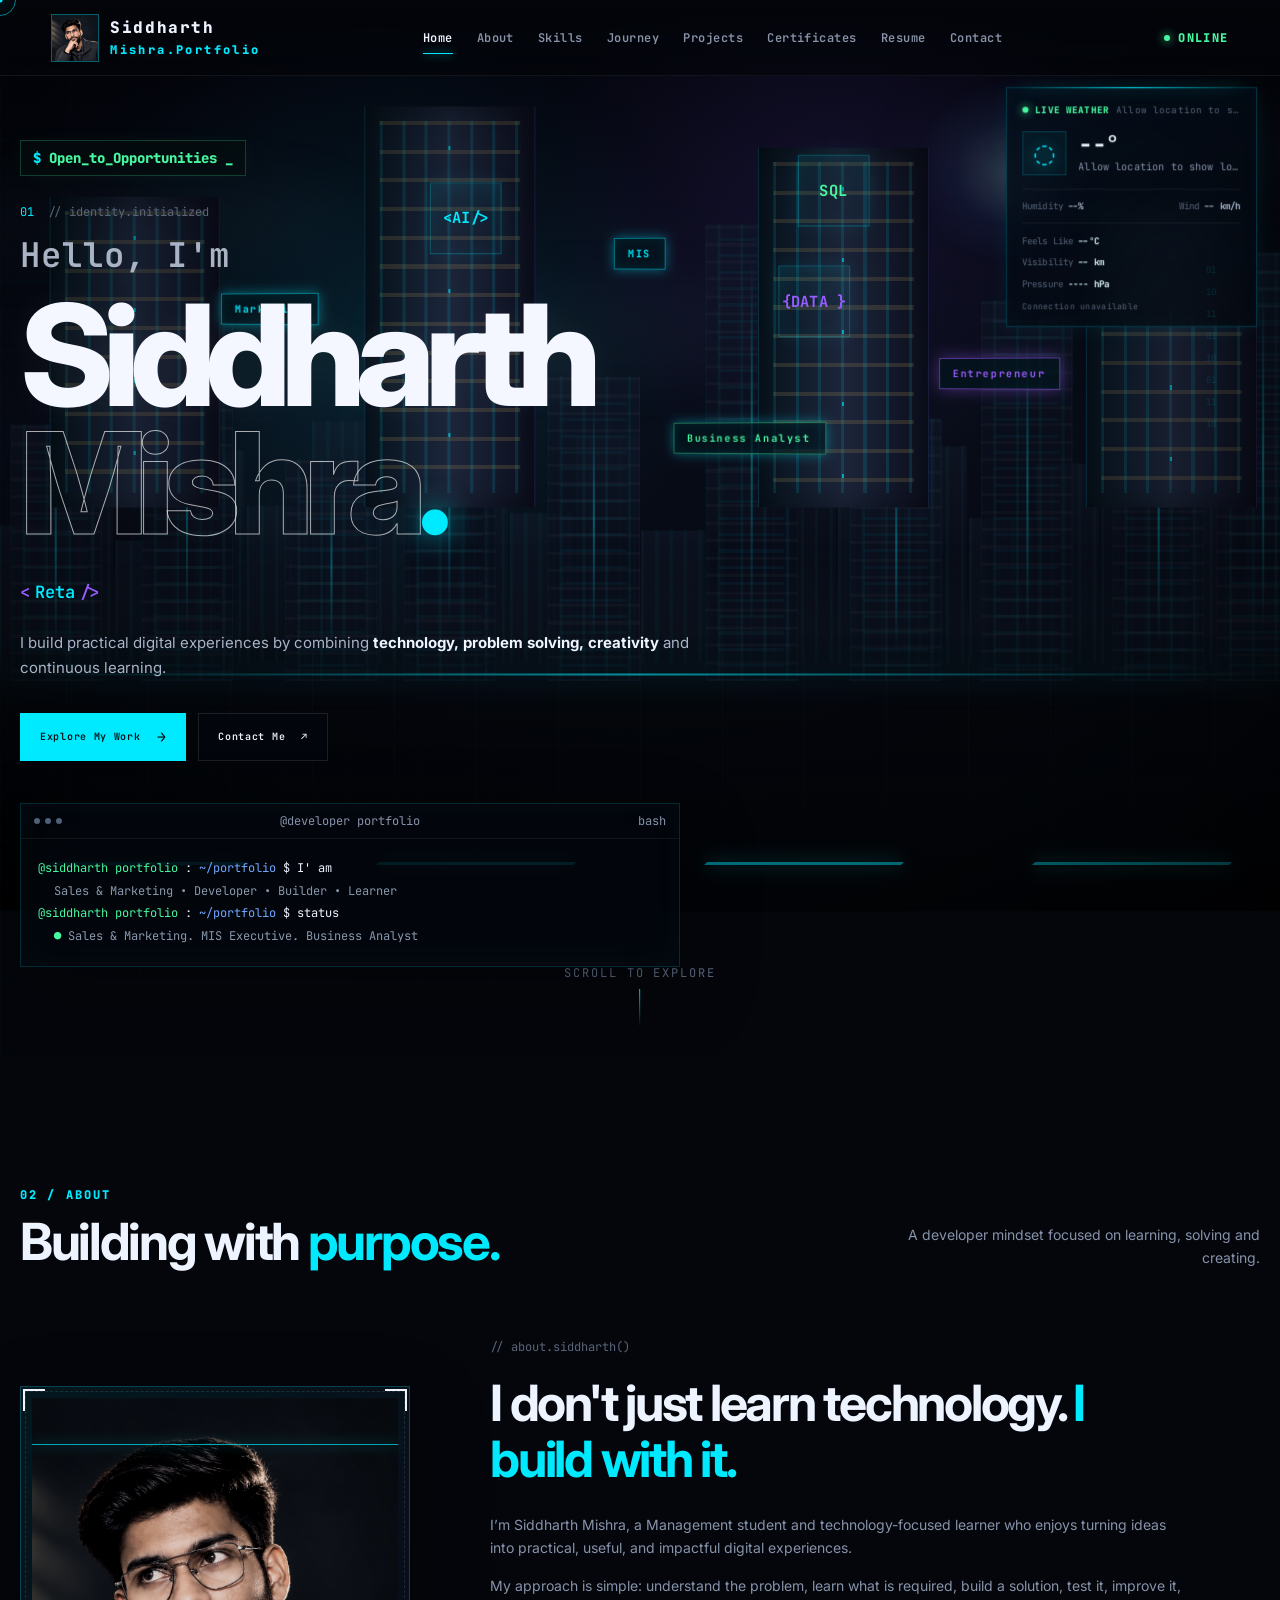
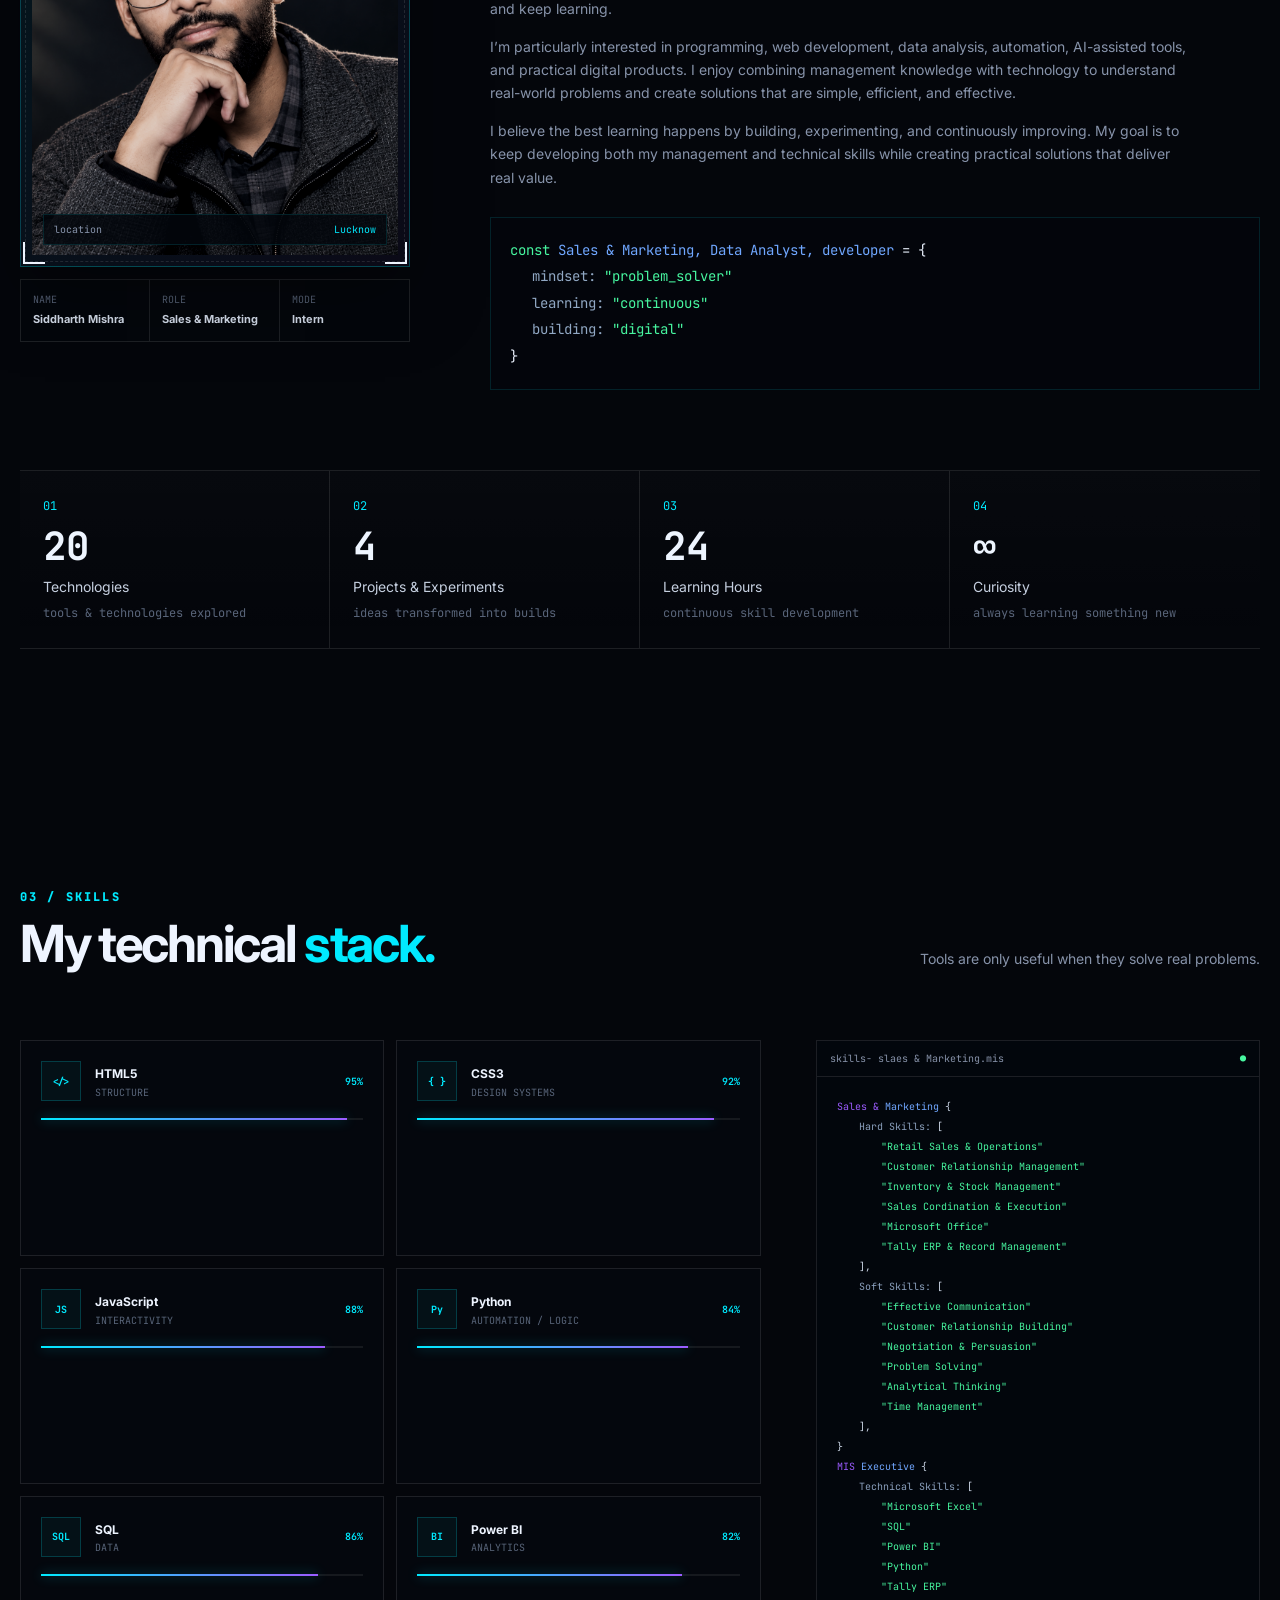
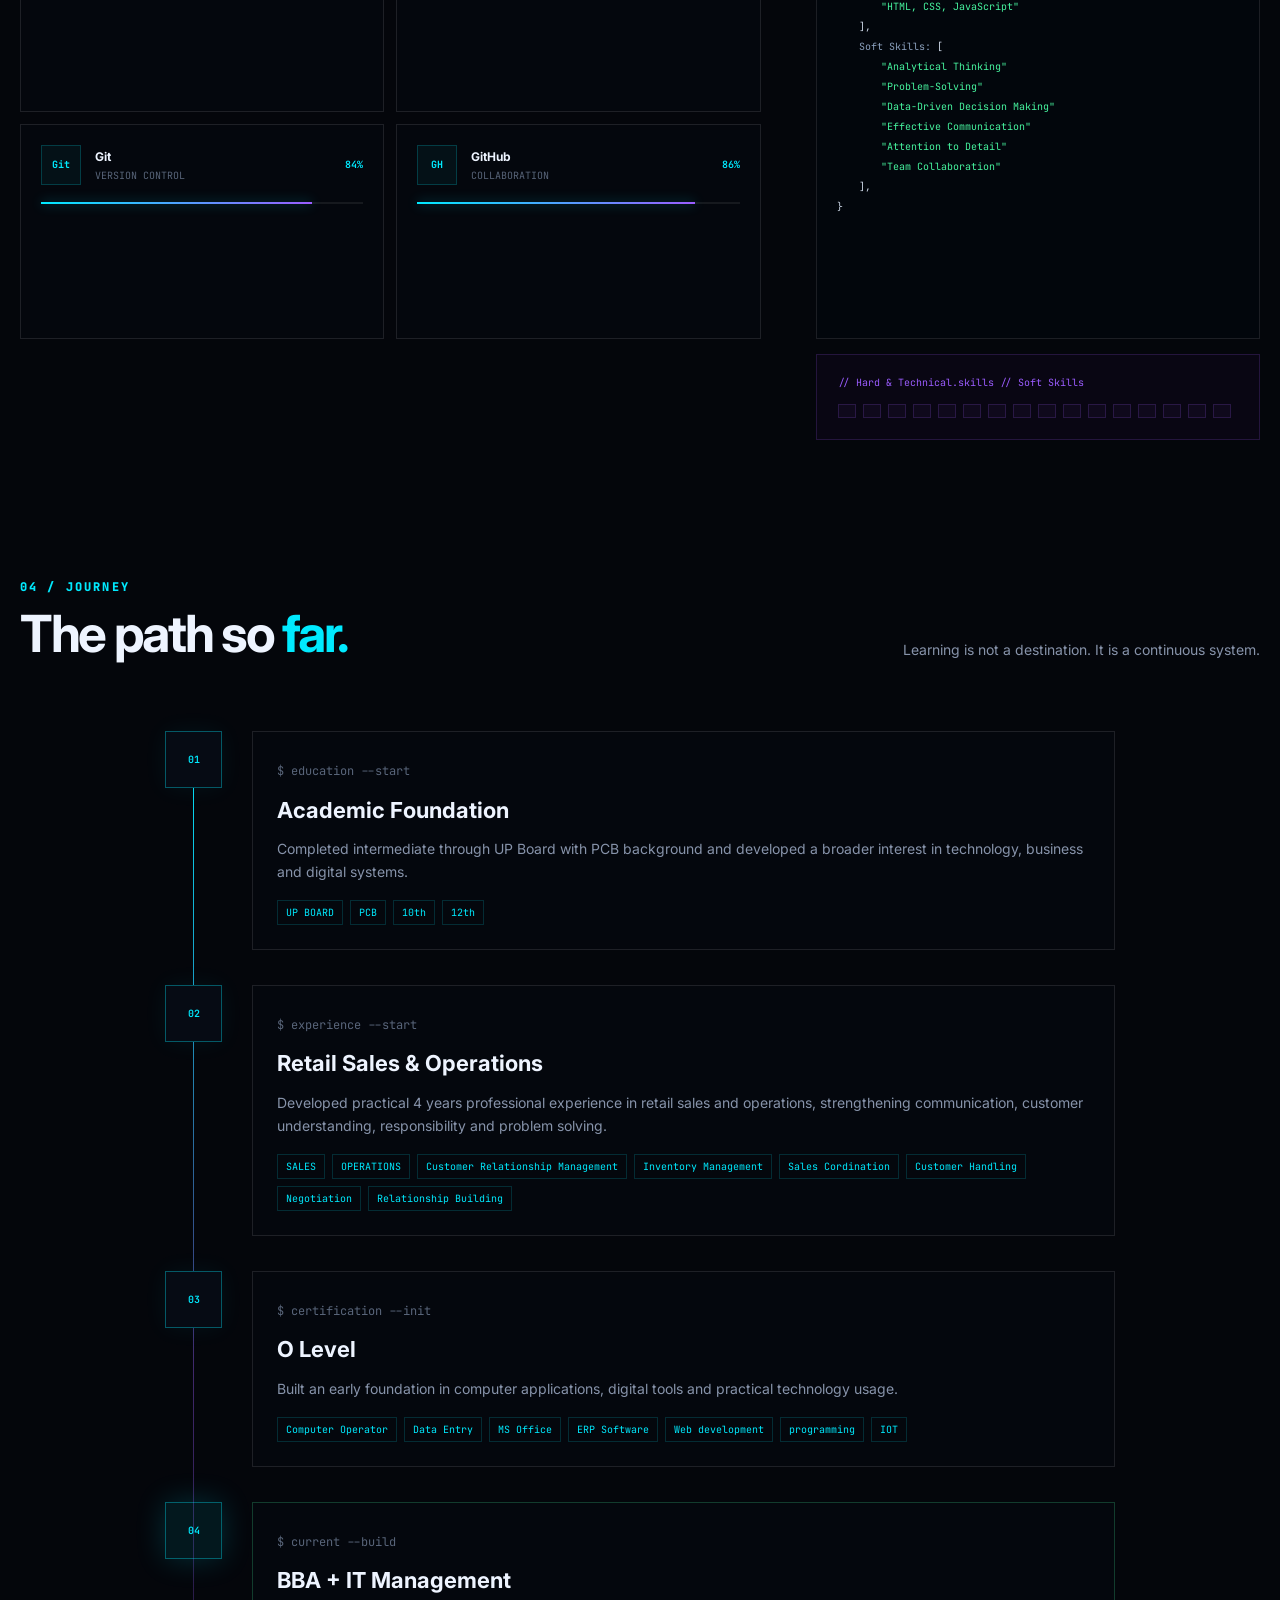
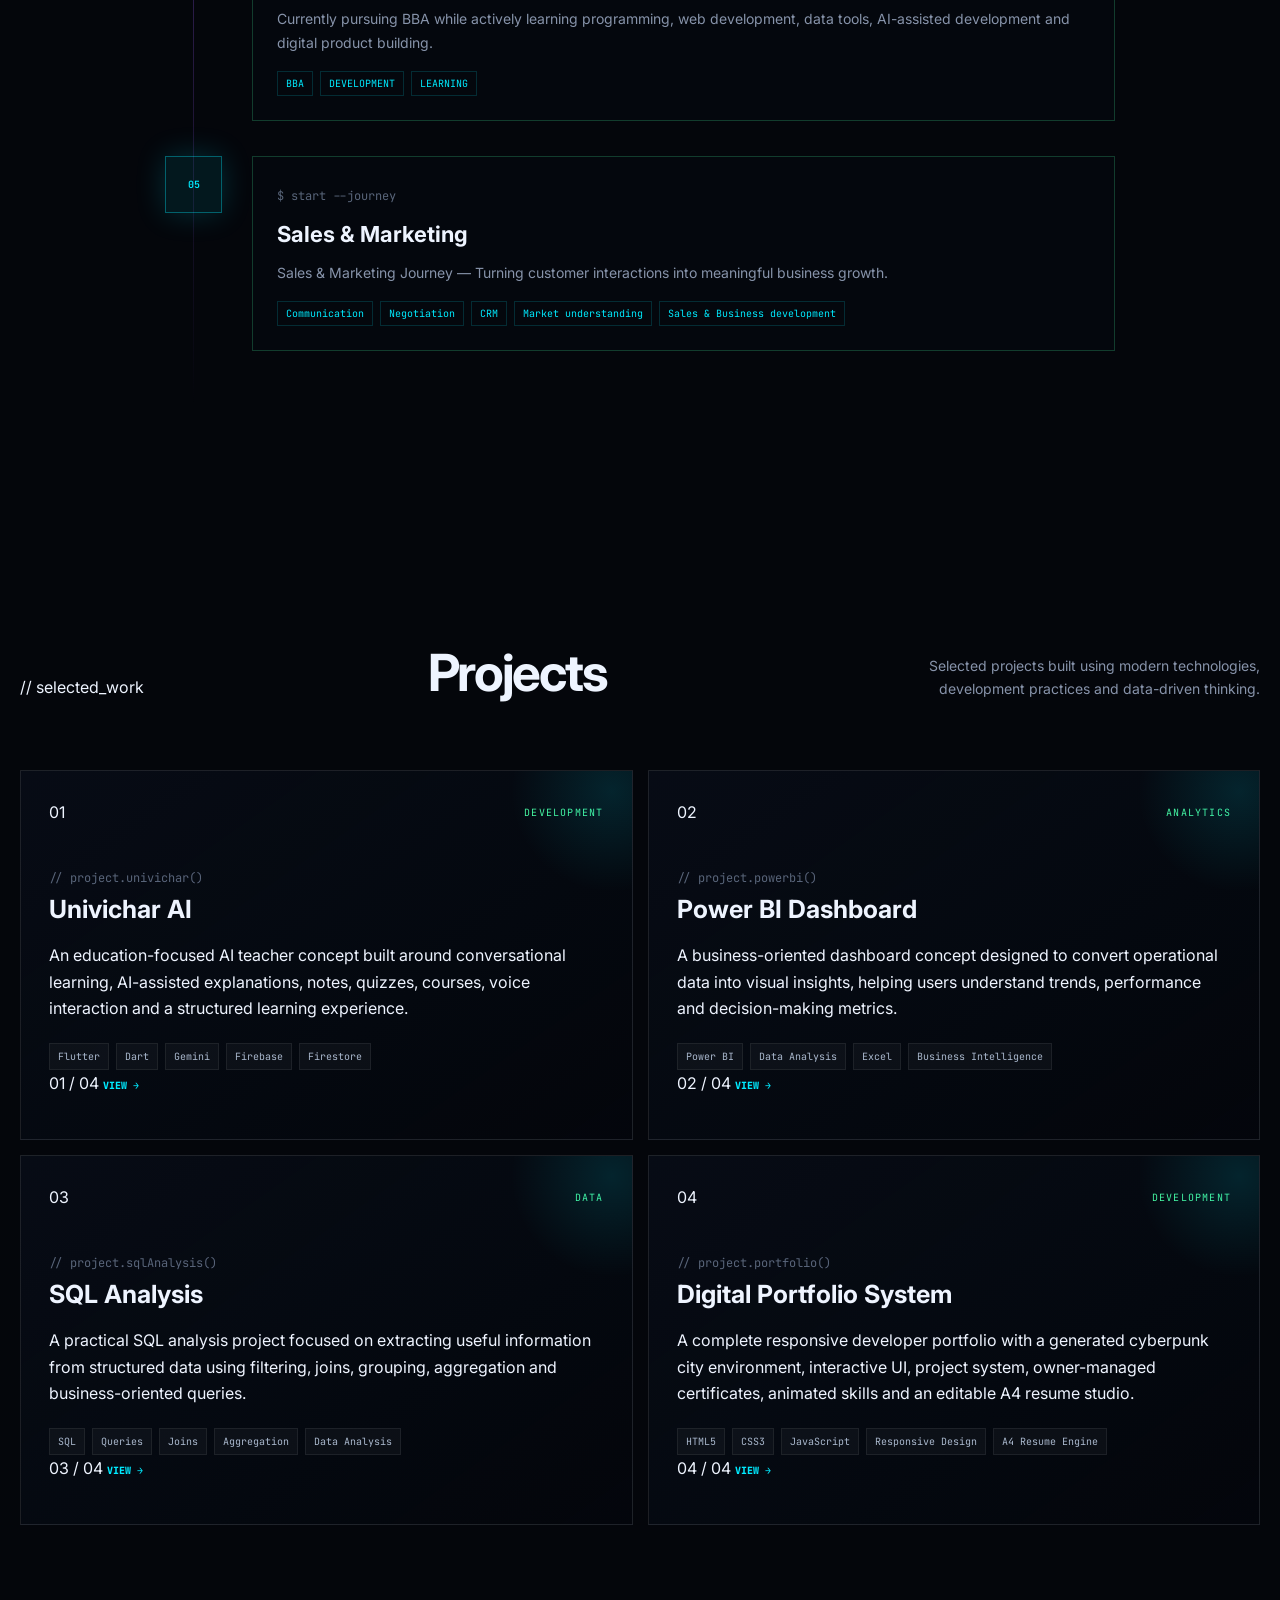
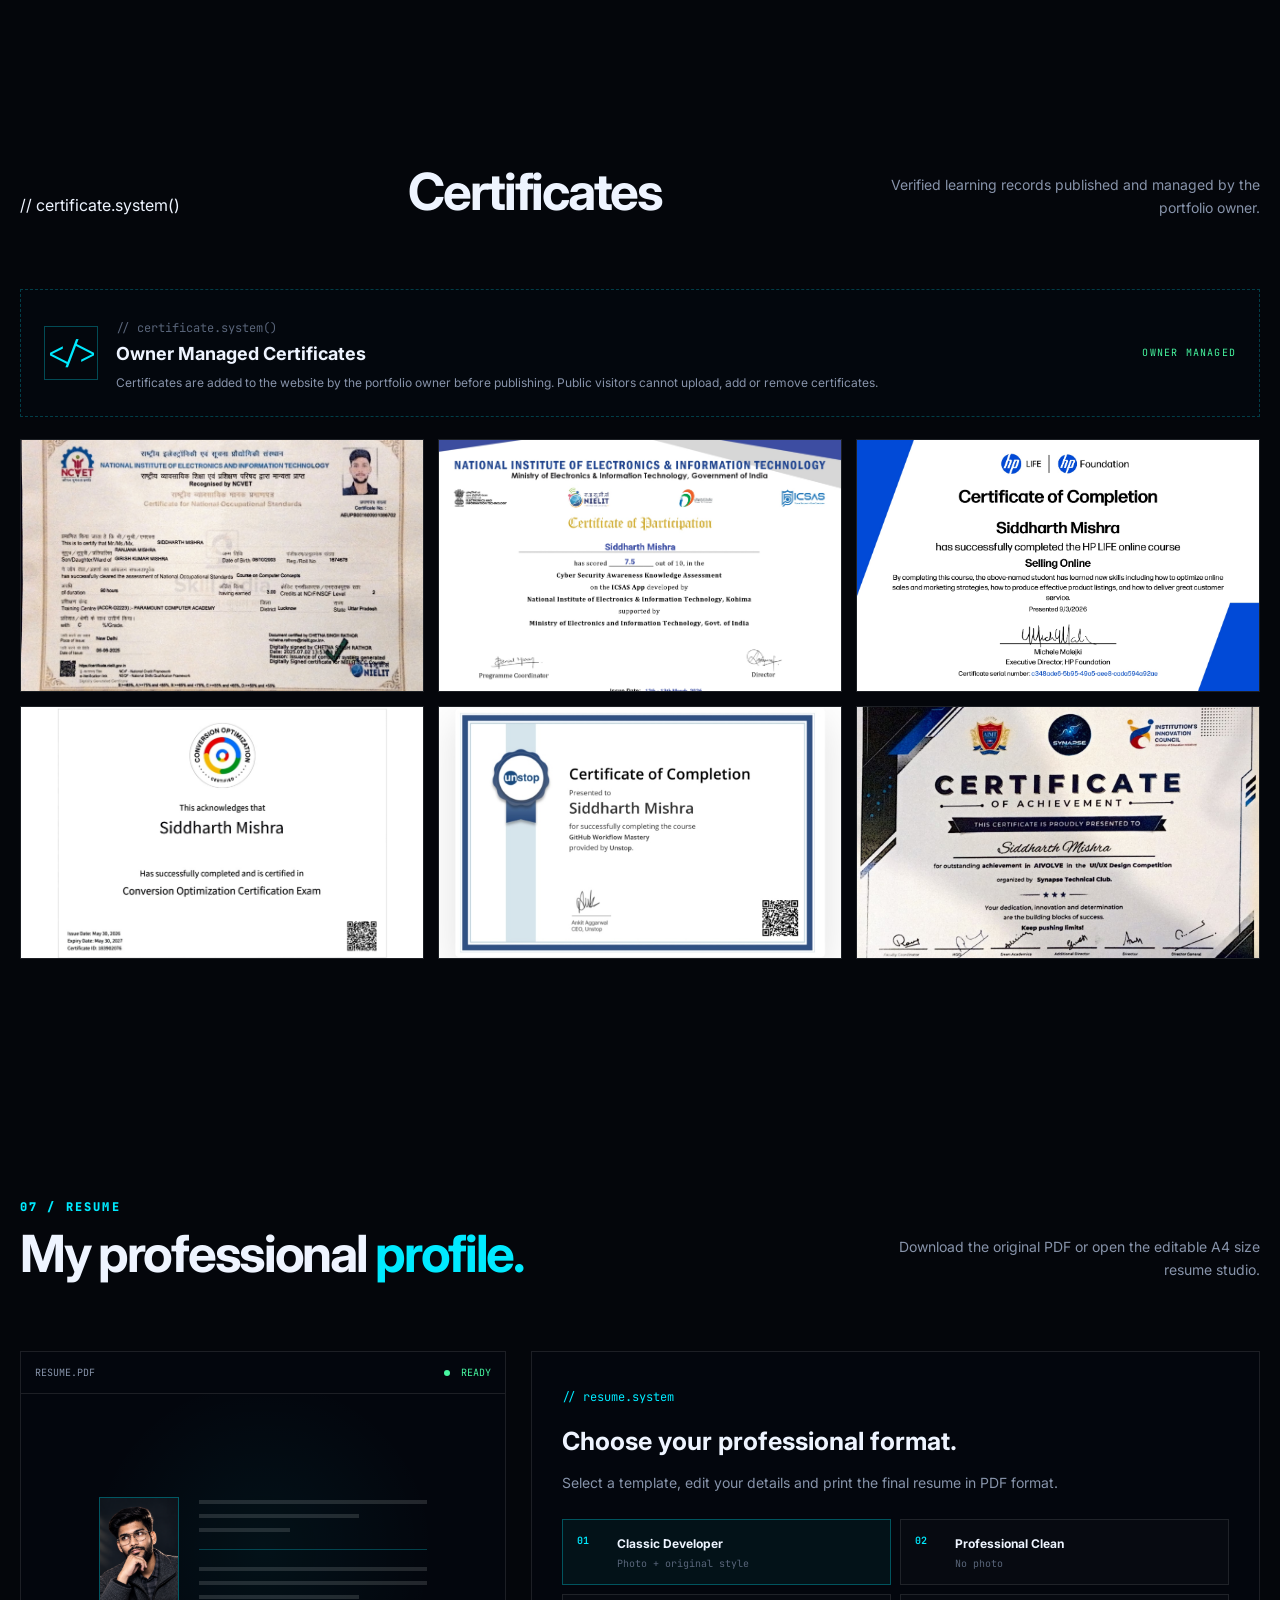
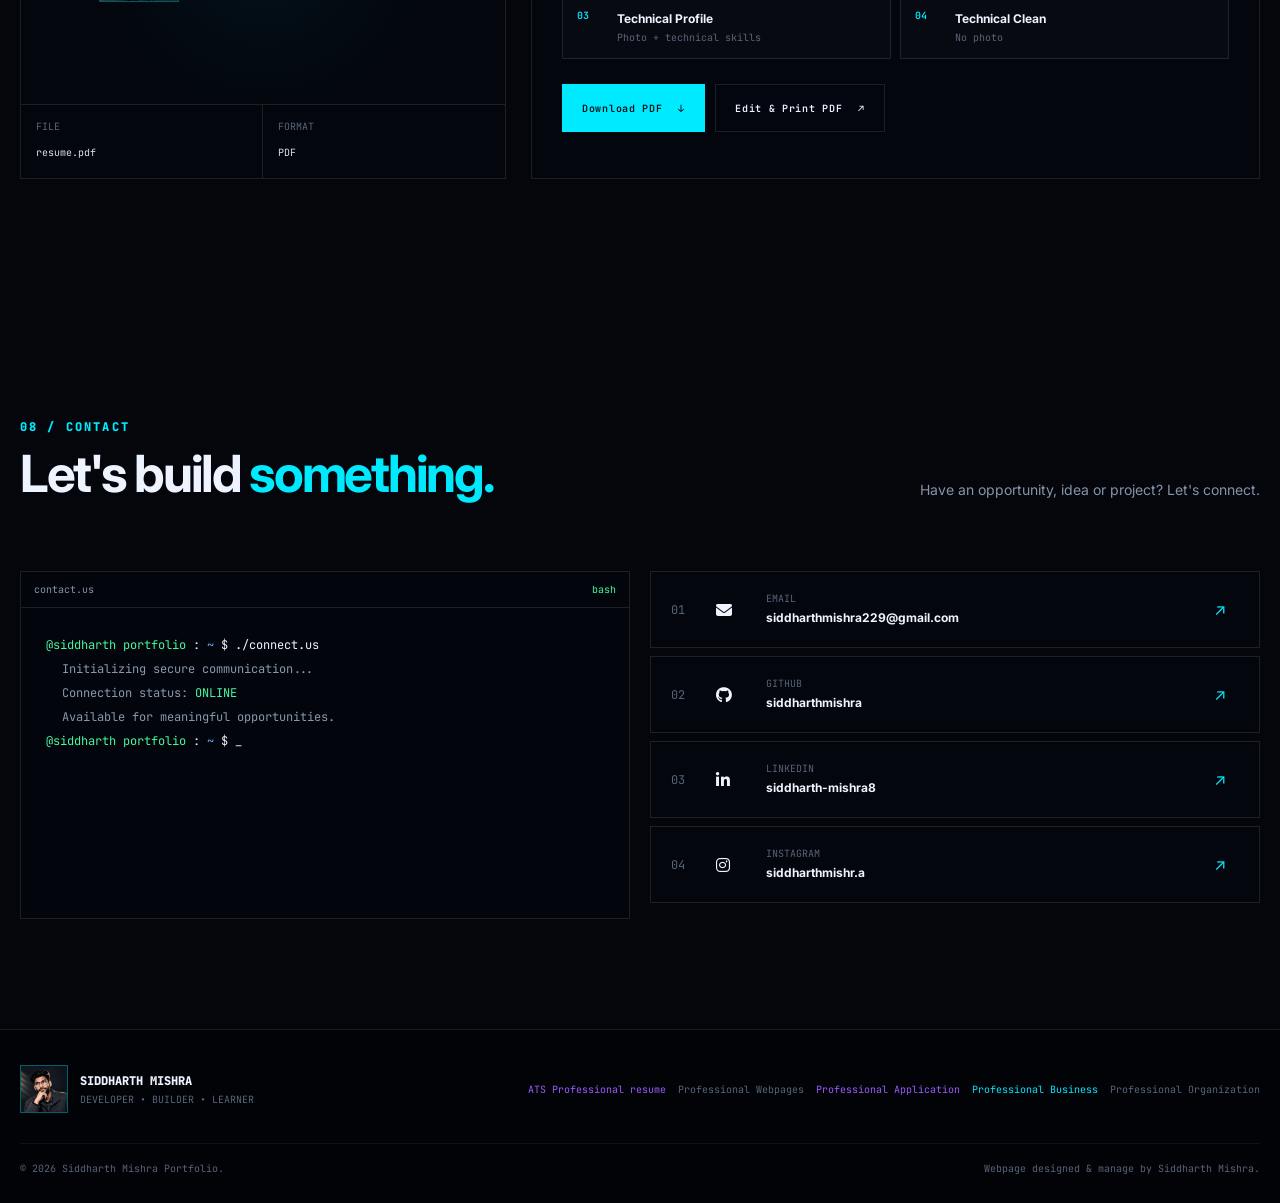
==== commit 6d45d1f3: "Update index HTML" ====
--- a/index.html
+++ b/index.html
@@ -521,26 +521,31 @@
             </h3>
 
             <p>
-                I’m Siddharth Mishra, a Management student and technology-focused learner who enjoys
-                turning ideas into practical and useful digital experiences.
+                I’m Siddharth Mishra, a Management student and technology-focused learner who enjoys 
+                turning ideas into practical, useful, and impactful digital experiences.
             </p>
 
             <p>
-                My approach is simple: understand the problem, learn what is required, build the solution, test it,
+                My approach is simple: understand the problem, learn what is required, build a solution, test it, 
                 improve it, and keep learning.
+
             </p>
 
             <p>
-                I’m particularly interested in programming, web development, data analysis, automation,
-                AI-assisted tools, and practical digital products. I enjoy combining management knowledge with
-                technology to solve real-world problems and create solutions that are simple, useful, and effective.
+                I’m particularly interested in programming, web development, data analysis, automation, AI-assisted tools, and practical digital products. 
+                I enjoy combining management knowledge with technology to understand real-world problems and create solutions that are simple, efficient, and effective.
+            </p>
+
+            <p>
+                I believe the best learning happens by building, experimenting, and continuously improving. 
+                My goal is to keep developing both my management and technical skills while creating practical solutions that deliver real value.
             </p>
 
             <div class="about-terminal">
 
                 <div class="about-terminal-line">
                     <span class="green">const</span>
-                    <span class="blue">Sales & Marketing, developer</span>
+                    <span class="blue">Sales & Marketing, Data Analyst, developer</span>
                     <span>=</span>
                     <span>{</span>
                 </div>
@@ -836,7 +841,7 @@
                     </p>
 
                     <p class="indent2">
-                        <span class="string">"Retail Sales"</span>
+                        <span class="string">"Retail Sales & Operations"</span>
                     </p>
 
                     <p class="indent2">
@@ -844,11 +849,11 @@
                     </p>
 
                     <p class="indent2">
-                        <span class="string">"Inventory Management"</span>
+                        <span class="string">"Inventory & Stock Management"</span>
                     </p>
 
                     <p class="indent2">
-                        <span class="string">"Sales Cordination"</span>
+                        <span class="string">"Sales Cordination & Execution"</span>
                     </p>
 
                     <p class="indent2">
@@ -856,7 +861,7 @@
                     </p>
 
                     <p class="indent2">
-                        <span class="string">"Tally Prime"</span>
+                        <span class="string">"Tally ERP & Record Management"</span>
                     </p>
 
                     <p class="indent">
@@ -869,23 +874,23 @@
                     </p>
 
                     <p class="indent2">
-                        <span class="string">"Communication"</span>
+                        <span class="string">"Effective Communication"</span>
                     </p>
 
                     <p class="indent2">
-                        <span class="string">"Customer Handling"</span>
+                        <span class="string">"Customer Relationship Building"</span>
                     </p>
 
                     <p class="indent2">
-                        <span class="string">"Negotiation"</span>
-                    </p>
-
-                    <p class="indent2">
-                        <span class="string">"Relationship Building"</span>
+                        <span class="string">"Negotiation & Persuasion"</span>
                     </p>
 
                     <p class="indent2">
                         <span class="string">"Problem Solving"</span>
+                    </p>
+
+                    <p class="indent2">
+                        <span class="string">"Analytical Thinking"</span>
                     </p>
 
                     <p class="indent2">
@@ -950,12 +955,25 @@
                     </p>
 
                     <p class="indent2">
-                        <span class="string">"Decision-Making"</span>
+                        <span class="string">"Problem-Solving"</span>
+                    </p>
+
+                    <p class="indent2">
+                        <span class="string">"Data-Driven Decision Making"</span>
+                    </p>
+
+                    <p class="indent2">
+                        <span class="string">"Effective Communication"</span>
+                    </p>
+
+                    <p class="indent2">
+                        <span class="string">"Attention to Detail"</span>
                     </p>
 
                     <p class="indent2">
                         <span class="string">"Team Collaboration"</span>
                     </p>
+
 
                     <p class="indent">
                         <span>],</span>
